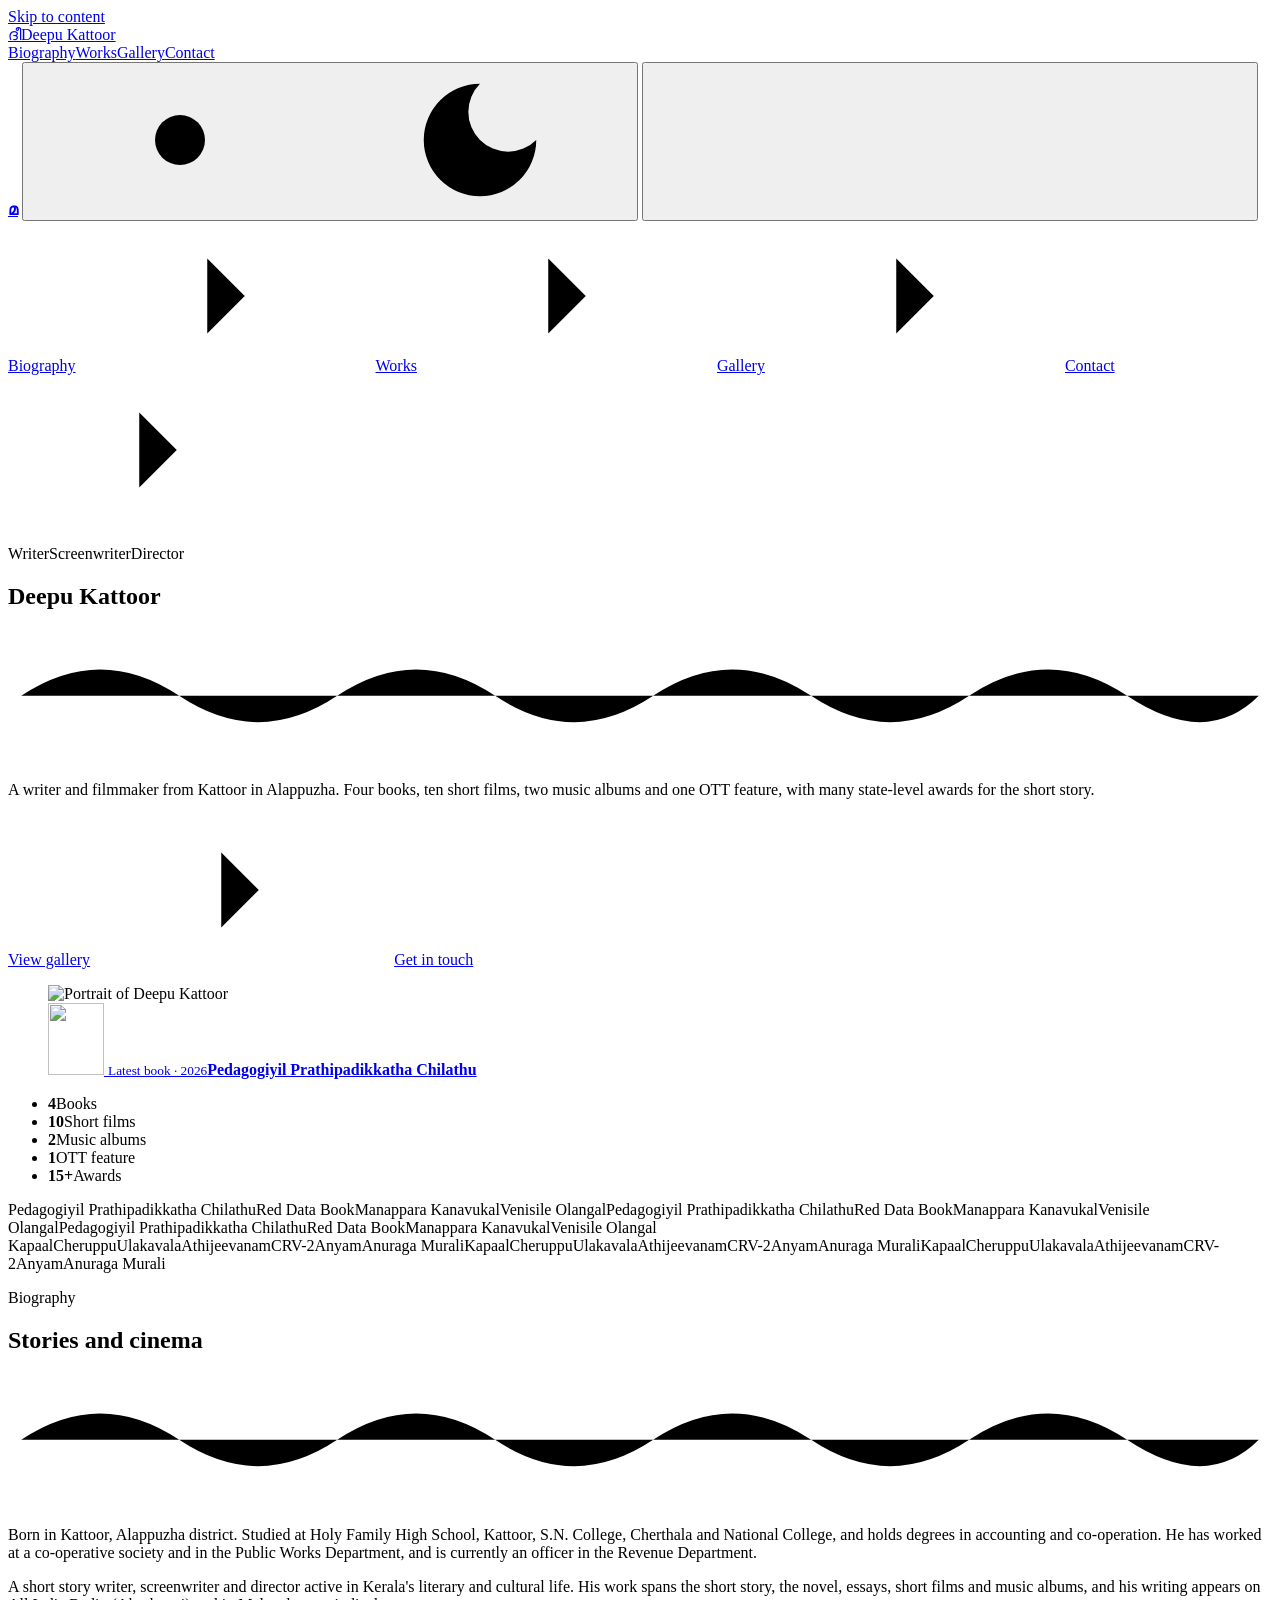
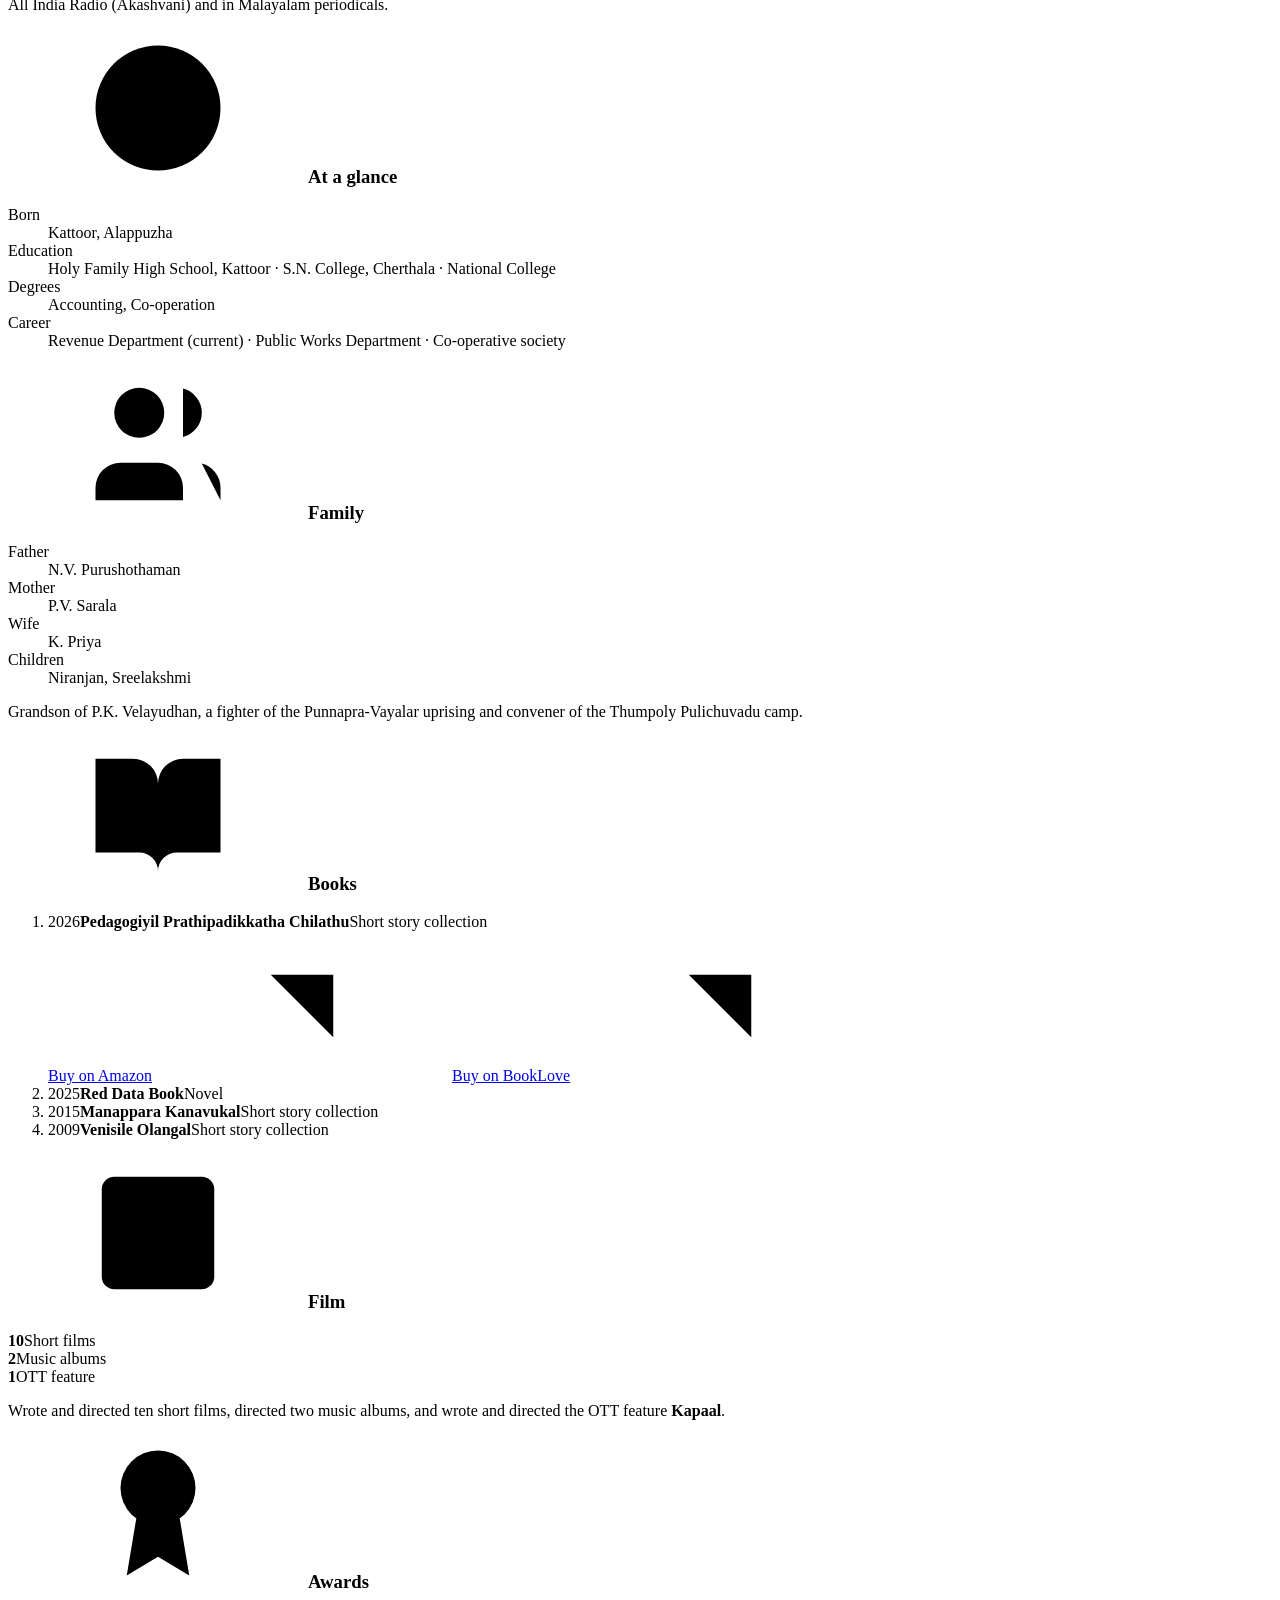
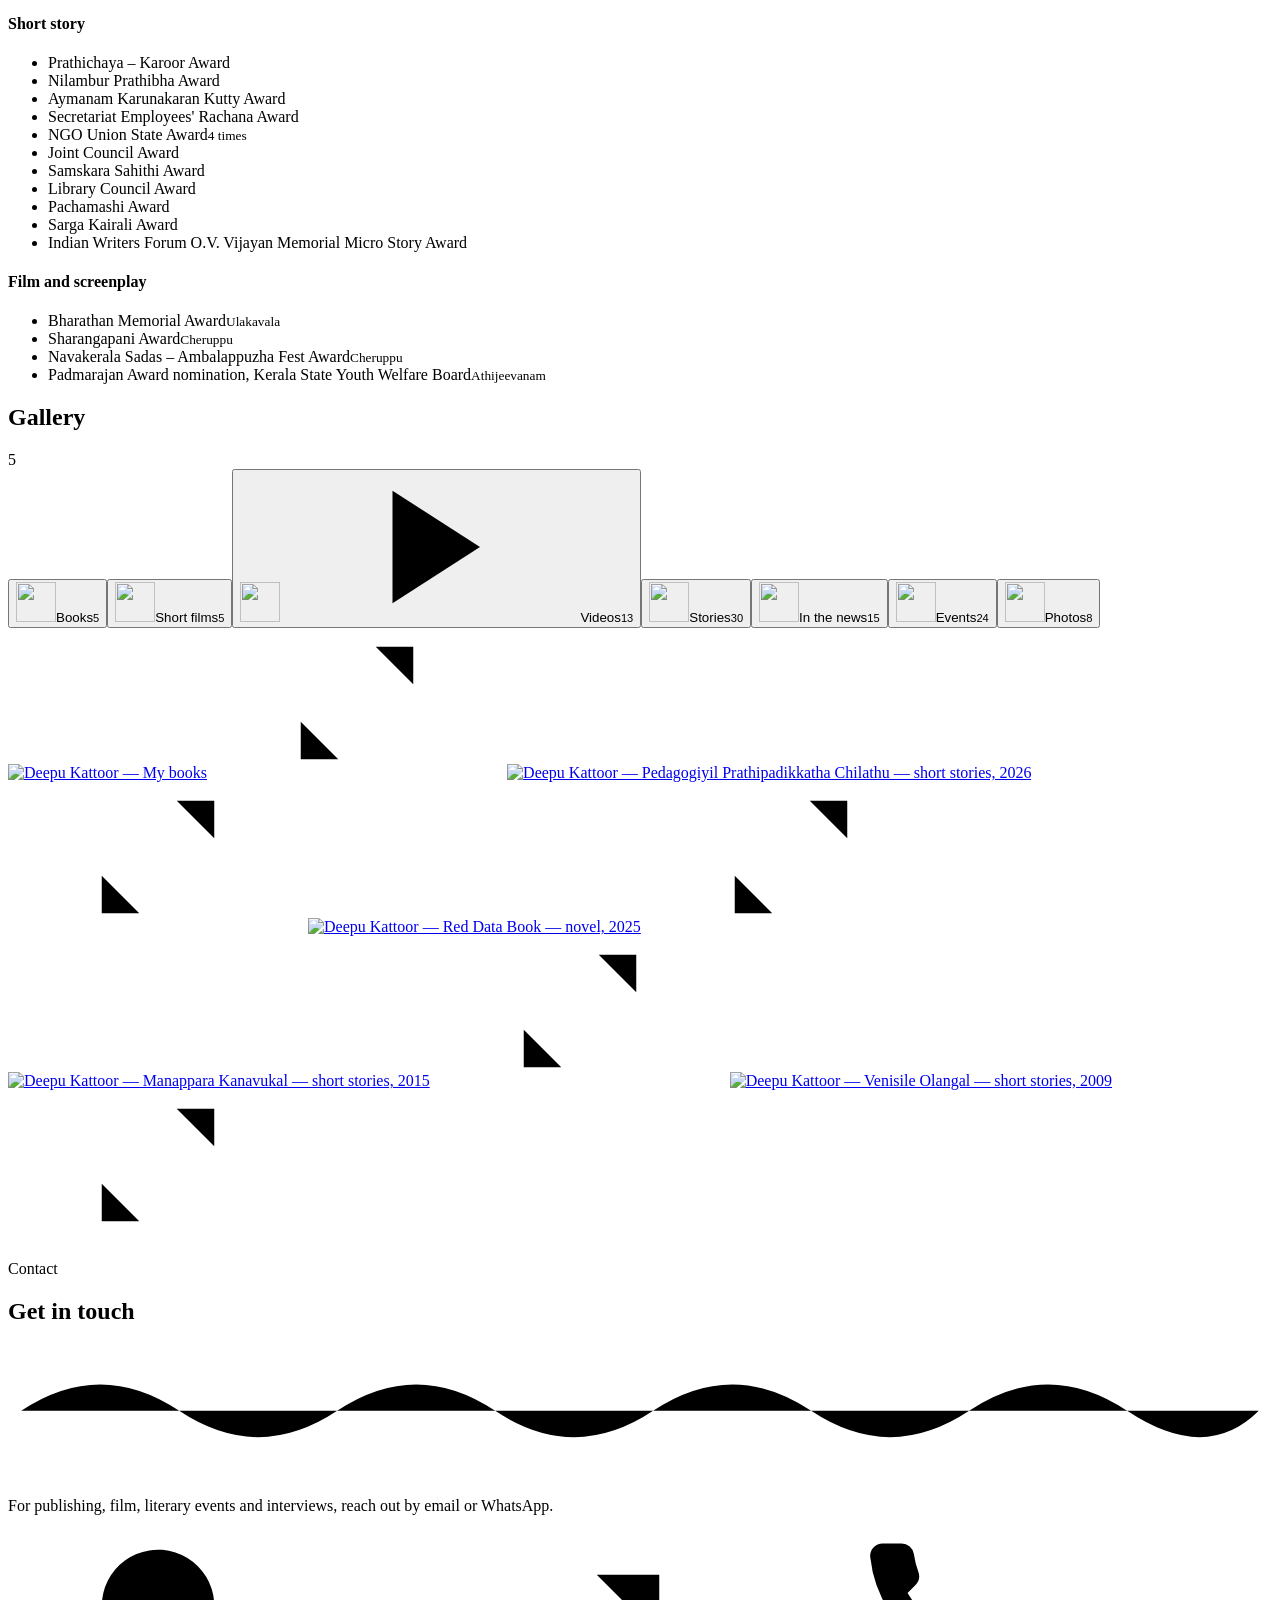
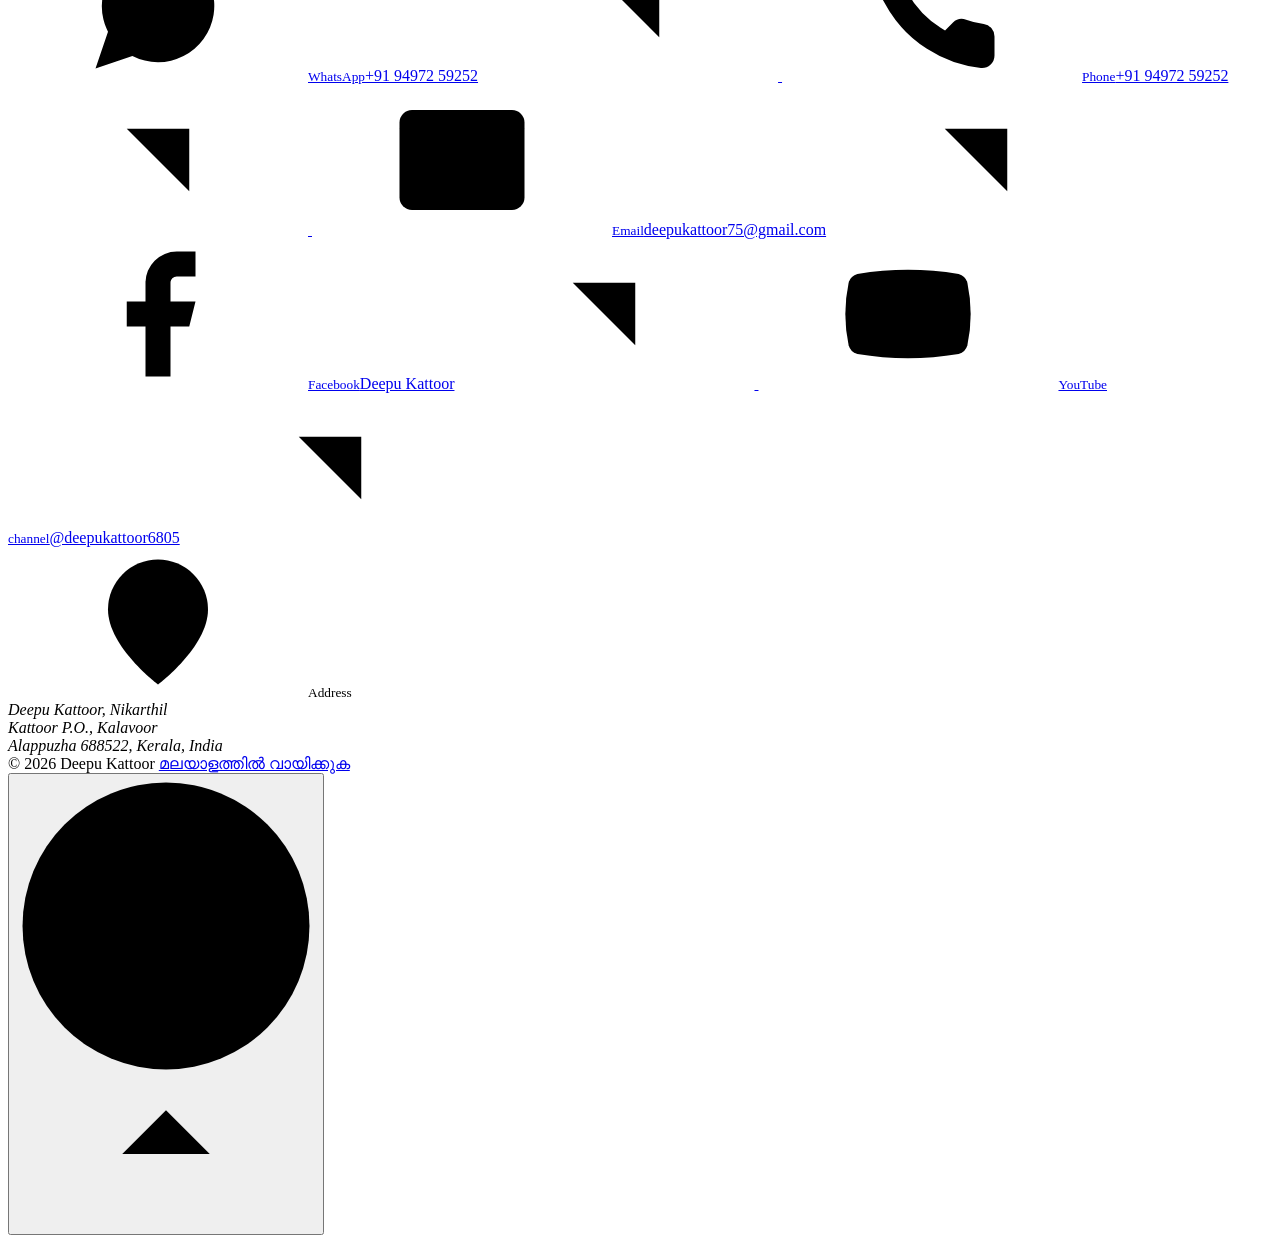
==== en/index.html @ 51fb0ca0 "first commit" ====
<!doctype html>
<html lang="en" dir="ltr">
<head>
<meta charset="utf-8">
<meta name="viewport" content="width=device-width, initial-scale=1, viewport-fit=cover">
<title>Deepu Kattoor — Malayalam writer, screenwriter and director</title>
<meta name="description" content="Official website of Deepu Kattoor, a Malayalam short story writer, novelist, screenwriter and director from Kattoor, Alappuzha. Books, short films, awards, gallery and contact.">
<meta name="author" content="Deepu Kattoor">
<meta name="robots" content="index, follow, max-image-preview:large">
<link rel="canonical" href="https://YOUR-DOMAIN/en/">
<link rel="alternate" hreflang="ml" href="https://YOUR-DOMAIN/">
<link rel="alternate" hreflang="en" href="https://YOUR-DOMAIN/en/">
<link rel="alternate" hreflang="x-default" href="https://YOUR-DOMAIN/">
<meta name="theme-color" content="#f3f6fb">
<meta name="color-scheme" content="light dark">
<meta property="og:type" content="profile">
<meta property="og:site_name" content="Deepu Kattoor">
<meta property="og:title" content="Deepu Kattoor — Malayalam writer, screenwriter and director">
<meta property="og:description" content="Official website of Deepu Kattoor, a Malayalam short story writer, novelist, screenwriter and director from Kattoor, Alappuzha. Books, short films, awards, gallery and contact.">
<meta property="og:url" content="https://YOUR-DOMAIN/en/">
<meta property="og:image" content="https://YOUR-DOMAIN/assets/img/og.jpg">
<meta property="og:image:width" content="1200">
<meta property="og:image:height" content="630">
<meta property="og:image:alt" content="Portrait of Deepu Kattoor">
<meta property="og:locale" content="en_IN">
<meta property="og:locale:alternate" content="ml_IN">
<meta property="profile:first_name" content="Deepu">
<meta property="profile:last_name" content="Kattoor">
<meta name="twitter:card" content="summary_large_image">
<meta name="twitter:title" content="Deepu Kattoor — Malayalam writer, screenwriter and director">
<meta name="twitter:description" content="Official website of Deepu Kattoor, a Malayalam short story writer, novelist, screenwriter and director from Kattoor, Alappuzha. Books, short films, awards, gallery and contact.">
<meta name="twitter:image" content="https://YOUR-DOMAIN/assets/img/og.jpg">
<link rel="icon" href="../favicon.svg" type="image/svg+xml">
<link rel="apple-touch-icon" href="../assets/img/apple-touch-icon.png">
<link rel="manifest" href="../site.webmanifest">
<script>
(function(){try{var t=localStorage.getItem("theme");if(t==="dark"||t==="light")document.documentElement.setAttribute("data-theme",t);}catch(e){}document.documentElement.classList.add("js");})();
</script>
<link rel="preconnect" href="https://fonts.googleapis.com">
<link rel="preconnect" href="https://fonts.gstatic.com" crossorigin>
<link rel="stylesheet" href="https://fonts.googleapis.com/css2?family=Anek+Malayalam:wght@400;500;600&family=Noto+Serif+Malayalam:wght@400;500;600&family=Newsreader:opsz,wght@6..72,400;6..72,500&display=swap">
<link rel="preload" as="image" href="../assets/img/portrait.webp" imagesrcset="../assets/img/portrait-480.webp 480w, ../assets/img/portrait.webp 960w" imagesizes="(min-width: 900px) 440px, 90vw" fetchpriority="high">
<link rel="stylesheet" href="../assets/css/style.css?v=4">
<script type="application/ld+json">
{
 "@context": "https://schema.org",
 "@graph": [
  {
   "@type": "ProfilePage",
   "@id": "https://YOUR-DOMAIN/en/#page",
   "url": "https://YOUR-DOMAIN/en/",
   "name": "Deepu Kattoor — Malayalam writer, screenwriter and director",
   "inLanguage": "en",
   "isPartOf": {
    "@id": "https://YOUR-DOMAIN/#website"
   },
   "mainEntity": {
    "@id": "https://YOUR-DOMAIN/#person"
   }
  },
  {
   "@type": "WebSite",
   "@id": "https://YOUR-DOMAIN/#website",
   "url": "https://YOUR-DOMAIN/",
   "name": "Deepu Kattoor",
   "inLanguage": [
    "ml",
    "en"
   ]
  },
  {
   "@type": "Person",
   "@id": "https://YOUR-DOMAIN/#person",
   "name": "Deepu Kattoor",
   "alternateName": "ദീപു കാട്ടൂർ",
   "url": "https://YOUR-DOMAIN/",
   "image": "https://YOUR-DOMAIN/assets/img/portrait.webp",
   "jobTitle": [
    "Writer",
    "Screenwriter",
    "Film director"
   ],
   "description": "Official website of Deepu Kattoor, a Malayalam short story writer, novelist, screenwriter and director from Kattoor, Alappuzha. Books, short films, awards, gallery and contact.",
   "email": "mailto:deepukattoor75@gmail.com",
   "telephone": "+919497259252",
   "birthPlace": {
    "@type": "Place",
    "name": "Kattoor, Alappuzha, Kerala"
   },
   "address": {
    "@type": "PostalAddress",
    "streetAddress": "Nikarthil, Kattoor P.O., Kalavoor",
    "addressLocality": "Alappuzha",
    "postalCode": "688522",
    "addressRegion": "Kerala",
    "addressCountry": "IN"
   },
   "alumniOf": [
    {
     "@type": "EducationalOrganization",
     "name": "S.N. College, Cherthala"
    },
    {
     "@type": "EducationalOrganization",
     "name": "Holy Family High School, Kattoor"
    }
   ],
   "knowsLanguage": [
    "ml",
    "en"
   ],
   "award": [
    "Prathichaya – Karoor Award",
    "Nilambur Prathibha Award",
    "Aymanam Karunakaran Kutty Award",
    "Secretariat Employees' Rachana Award",
    "NGO Union State Award",
    "Joint Council Award",
    "Samskara Sahithi Award",
    "Library Council Award",
    "Pachamashi Award",
    "Sarga Kairali Award",
    "Indian Writers Forum O.V. Vijayan Memorial Micro Story Award",
    "Bharathan Memorial Award (Ulakavala)",
    "Sharangapani Award (Cheruppu)",
    "Navakerala Sadas – Ambalappuzha Fest Award (Cheruppu)"
   ],
   "sameAs": [
    "https://www.facebook.com/share/19eUXActYM/",
    "https://www.youtube.com/@deepukattoor6805"
   ]
  },
  {
   "@type": "Book",
   "name": "പെഡഗോഗിയിൽ പ്രതിപാദിക്കാത്ത ചിലത്",
   "alternateName": "Pedagogiyil Prathipadikkatha Chilathu",
   "bookFormat": "https://schema.org/Paperback",
   "inLanguage": "ml",
   "genre": "Short story collection",
   "datePublished": "2026",
   "author": {
    "@id": "https://YOUR-DOMAIN/#person"
   },
   "offers": [
    {
     "@type": "Offer",
     "url": "https://www.amazon.in/dp/B0HLDNJ4D1",
     "seller": {
      "@type": "Organization",
      "name": "Amazon"
     },
     "availability": "https://schema.org/InStock"
    },
    {
     "@type": "Offer",
     "url": "https://www.booklove.co.in/product-page/pedagogiyil-prathipadikkatha-chilathu",
     "seller": {
      "@type": "Organization",
      "name": "BookLove"
     },
     "availability": "https://schema.org/InStock"
    }
   ]
  },
  {
   "@type": "Book",
   "name": "റെഡ് ഡേറ്റാ ബുക്ക്",
   "alternateName": "Red Data Book",
   "bookFormat": "https://schema.org/Paperback",
   "inLanguage": "ml",
   "genre": "Novel",
   "datePublished": "2025",
   "author": {
    "@id": "https://YOUR-DOMAIN/#person"
   }
  },
  {
   "@type": "Book",
   "name": "മണപ്പാറ കനവുകൾ",
   "alternateName": "Manappara Kanavukal",
   "bookFormat": "https://schema.org/Paperback",
   "inLanguage": "ml",
   "genre": "Short story collection",
   "datePublished": "2015",
   "author": {
    "@id": "https://YOUR-DOMAIN/#person"
   }
  },
  {
   "@type": "Book",
   "name": "വെനീസിലെ ഓളങ്ങൾ",
   "alternateName": "Venisile Olangal",
   "bookFormat": "https://schema.org/Paperback",
   "inLanguage": "ml",
   "genre": "Short story collection",
   "datePublished": "2009",
   "author": {
    "@id": "https://YOUR-DOMAIN/#person"
   }
  },
  {
   "@type": "Movie",
   "name": "Kapaal",
   "alternateName": "കപാൽ",
   "director": {
    "@id": "https://YOUR-DOMAIN/#person"
   },
   "author": {
    "@id": "https://YOUR-DOMAIN/#person"
   },
   "inLanguage": "ml"
  }
 ]
}
</script>
</head>
<body>
<svg width="0" height="0" style="position:absolute" aria-hidden="true"><symbol id="i-sun" viewBox="0 0 24 24"><circle cx="12" cy="12" r="4"/><path d="M12 2v2M12 20v2M4.93 4.93l1.41 1.41M17.66 17.66l1.41 1.41M2 12h2M20 12h2M6.34 17.66l-1.41 1.41M19.07 4.93l-1.41 1.41"/></symbol><symbol id="i-moon" viewBox="0 0 24 24"><path d="M12 3a6 6 0 0 0 9 9 9 9 0 1 1-9-9Z"/></symbol><symbol id="i-menu" viewBox="0 0 24 24"><path d="M4 6h16M4 12h16M4 18h16"/></symbol><symbol id="i-x" viewBox="0 0 24 24"><path d="M18 6 6 18M6 6l12 12"/></symbol><symbol id="i-left" viewBox="0 0 24 24"><path d="m15 18-6-6 6-6"/></symbol><symbol id="i-right" viewBox="0 0 24 24"><path d="m9 18 6-6-6-6"/></symbol><symbol id="i-up" viewBox="0 0 24 24"><path d="m5 12 7-7 7 7M12 19V5"/></symbol><symbol id="i-arrow" viewBox="0 0 24 24"><path d="M7 7h10v10M7 17 17 7"/></symbol><symbol id="i-mail" viewBox="0 0 24 24"><rect width="20" height="16" x="2" y="4" rx="2"/><path d="m22 7-8.97 5.7a1.94 1.94 0 0 1-2.06 0L2 7"/></symbol><symbol id="i-phone" viewBox="0 0 24 24"><path d="M22 16.92v3a2 2 0 0 1-2.18 2 19.79 19.79 0 0 1-8.63-3.07 19.5 19.5 0 0 1-6-6 19.79 19.79 0 0 1-3.07-8.67A2 2 0 0 1 4.11 2h3a2 2 0 0 1 2 1.72 12.84 12.84 0 0 0 .7 2.81 2 2 0 0 1-.45 2.11L8.09 9.91a16 16 0 0 0 6 6l1.27-1.27a2 2 0 0 1 2.11-.45 12.84 12.84 0 0 0 2.81.7A2 2 0 0 1 22 16.92z"/></symbol><symbol id="i-pin" viewBox="0 0 24 24"><path d="M20 10c0 6-8 12-8 12s-8-6-8-12a8 8 0 0 1 16 0Z"/><circle cx="12" cy="10" r="3"/></symbol><symbol id="i-facebook" viewBox="0 0 24 24"><path d="M18 2h-3a5 5 0 0 0-5 5v3H7v4h3v8h4v-8h3l1-4h-4V7a1 1 0 0 1 1-1h3z"/></symbol><symbol id="i-youtube" viewBox="0 0 24 24"><path d="M2.5 17a24.12 24.12 0 0 1 0-10 2 2 0 0 1 1.4-1.4 49.56 49.56 0 0 1 16.2 0A2 2 0 0 1 21.5 7a24.12 24.12 0 0 1 0 10 2 2 0 0 1-1.4 1.4 49.55 49.55 0 0 1-16.2 0A2 2 0 0 1 2.5 17"/><path d="m10 15 5-3-5-3z"/></symbol><symbol id="i-chat" viewBox="0 0 24 24"><path d="M7.9 20A9 9 0 1 0 4 16.1L2 22Z"/></symbol><symbol id="i-book" viewBox="0 0 24 24"><path d="M2 3h6a4 4 0 0 1 4 4v14a3 3 0 0 0-3-3H2z"/><path d="M22 3h-6a4 4 0 0 0-4 4v14a3 3 0 0 1 3-3h7z"/></symbol><symbol id="i-film" viewBox="0 0 24 24"><rect width="18" height="18" x="3" y="3" rx="2"/><path d="M7 3v18M3 7.5h4M3 12h18M3 16.5h4M17 3v18M17 7.5h4M17 16.5h4"/></symbol><symbol id="i-award" viewBox="0 0 24 24"><circle cx="12" cy="8" r="6"/><path d="M15.477 12.89 17 22l-5-3-5 3 1.523-9.11"/></symbol><symbol id="i-users" viewBox="0 0 24 24"><path d="M16 21v-2a4 4 0 0 0-4-4H6a4 4 0 0 0-4 4v2"/><circle cx="9" cy="7" r="4"/><path d="M22 21v-2a4 4 0 0 0-3-3.87M16 3.13a4 4 0 0 1 0 7.75"/></symbol><symbol id="i-zoom" viewBox="0 0 24 24"><path d="M15 3h6v6M9 21H3v-6M21 3l-7 7M3 21l7-7"/></symbol><symbol id="i-info" viewBox="0 0 24 24"><circle cx="12" cy="12" r="10"/><path d="M12 16v-4M12 8h.01"/></symbol><symbol id="i-play" viewBox="0 0 24 24"><path d="M6 3l14 9-14 9z"/></symbol></svg>
<a class="skip" href="#main">Skip to content</a>

<header class="header">
  <div class="wrap header__in">
    <a class="brand" href="#top" aria-label="Deepu Kattoor"><span class="brand__mark" aria-hidden="true">ദീ</span><span>Deepu Kattoor</span></a>
    <nav class="nav" aria-label="Menu"><a href="#bio">Biography</a><a href="#works">Works</a><a href="#gallery">Gallery</a><a href="#contact">Contact</a></nav>
    <div class="tools">
      <a class="tool lang" href="../" hreflang="ml" lang="ml" aria-label="മലയാളത്തിൽ വായിക്കുക" title="മലയാളത്തിൽ വായിക്കുക"><b>മ</b></a>
      <button type="button" class="tool theme-btn" aria-label="Switch theme" title="Switch theme"><svg class="icon i-sun" aria-hidden="true"><use href="#i-sun"/></svg><svg class="icon i-moon" aria-hidden="true"><use href="#i-moon"/></svg></button>
      <button type="button" class="tool menu-btn" aria-label="Menu" aria-expanded="false" aria-controls="sheet"><svg class="icon i-menu" aria-hidden="true"><use href="#i-menu"/></svg><svg class="icon i-x" aria-hidden="true"><use href="#i-x"/></svg></button>
    </div>
  </div>
</header>
<nav class="sheet" id="sheet" aria-label="Menu"><a href="#bio">Biography<svg class="icon" aria-hidden="true"><use href="#i-right"/></svg></a><a href="#works">Works<svg class="icon" aria-hidden="true"><use href="#i-right"/></svg></a><a href="#gallery">Gallery<svg class="icon" aria-hidden="true"><use href="#i-right"/></svg></a><a href="#contact">Contact<svg class="icon" aria-hidden="true"><use href="#i-right"/></svg></a></nav>

<main id="main">
  <section class="hero" id="top" aria-labelledby="hero-title">
    <div class="wrap hero__grid">
      <div class="hero__text">
        <p class="hero__roles reveal"><span>Writer</span><span>Screenwriter</span><span>Director</span></p>
        <h1 id="hero-title" class="reveal" style="--i:1" aria-label="Deepu Kattoor"><span class="w" aria-hidden="true"><span style="--w:0">Deepu</span></span> <span class="w" aria-hidden="true"><span style="--w:1">Kattoor</span></span></h1>
        <div class="reveal" style="--i:2"><svg class="waterline" viewBox="0 0 96 10" aria-hidden="true"><path d="M1 5 Q7 1 13 5 T25 5 T37 5 T49 5 T61 5 T73 5 T85 5 T95 5"/></svg></div>
        <p class="hero__lead reveal" style="--i:2">A writer and filmmaker from Kattoor in Alappuzha. Four books, ten short films, two music albums and one OTT feature, with many state-level awards for the short story.</p>
        <div class="hero__cta reveal" style="--i:3">
          <a class="btn btn--primary" href="#gallery">View gallery<svg class="icon" aria-hidden="true"><use href="#i-right"/></svg></a>
          <a class="btn btn--ghost" href="#contact">Get in touch</a>
        </div>
      </div>
      <figure class="portrait reveal reveal--right" style="--i:2">
       <div class="portrait__tilt">
        <span class="portrait__ring" aria-hidden="true"></span>
        <div class="portrait__frame">
          <span class="portrait__shine" aria-hidden="true"></span>
          <img src="../assets/img/portrait.webp" srcset="../assets/img/portrait-480.webp 480w, ../assets/img/portrait.webp 960w" sizes="(min-width: 900px) 440px, 90vw" width="960" height="1200" alt="Portrait of Deepu Kattoor" fetchpriority="high" decoding="async">
        </div>
        <a class="latest" href="#works">
          <img src="../assets/img/books/thumb/02.webp" width="56" height="72" alt="" loading="lazy" decoding="async">
          <span><small>Latest book · 2026</small><strong>Pedagogiyil Prathipadikkatha Chilathu</strong></span>
        </a>
       </div>
      </figure>
    </div>
  </section>

  <section class="stats" aria-label="Stories and cinema">
    <div class="wrap"><ul><li class="reveal spot" style="--i:0"><strong class="num" data-count="4" data-suffix="">4</strong><span>Books</span></li><li class="reveal spot" style="--i:1"><strong class="num" data-count="10" data-suffix="">10</strong><span>Short films</span></li><li class="reveal spot" style="--i:2"><strong class="num" data-count="2" data-suffix="">2</strong><span>Music albums</span></li><li class="reveal spot" style="--i:3"><strong class="num" data-count="1" data-suffix="">1</strong><span>OTT feature</span></li><li class="reveal spot" style="--i:4"><strong class="num" data-count="15" data-suffix="+">15+</strong><span>Awards</span></li></ul></div>
  </section>

  <div class="band" aria-hidden="true">
    <div class="band__row" data-speed="-0.25"><span>Pedagogiyil Prathipadikkatha Chilathu</span><span>Red Data Book</span><span>Manappara Kanavukal</span><span>Venisile Olangal</span><span>Pedagogiyil Prathipadikkatha Chilathu</span><span>Red Data Book</span><span>Manappara Kanavukal</span><span>Venisile Olangal</span><span>Pedagogiyil Prathipadikkatha Chilathu</span><span>Red Data Book</span><span>Manappara Kanavukal</span><span>Venisile Olangal</span></div>
    <div class="band__row band__row--alt" data-speed="0.25"><span>Kapaal</span><span>Cheruppu</span><span>Ulakavala</span><span>Athijeevanam</span><span>CRV-2</span><span>Anyam</span><span>Anuraga Murali</span><span>Kapaal</span><span>Cheruppu</span><span>Ulakavala</span><span>Athijeevanam</span><span>CRV-2</span><span>Anyam</span><span>Anuraga Murali</span><span>Kapaal</span><span>Cheruppu</span><span>Ulakavala</span><span>Athijeevanam</span><span>CRV-2</span><span>Anyam</span><span>Anuraga Murali</span></div>
  </div>

  <section class="section" id="bio" aria-labelledby="bio-title">
    <div class="wrap split">
      <article class="bio">
        <header class="reveal">
          <p class="eyebrow">Biography</p>
          <h2 class="section-title" id="bio-title">Stories and cinema</h2>
          <svg class="waterline" viewBox="0 0 96 10" aria-hidden="true"><path d="M1 5 Q7 1 13 5 T25 5 T37 5 T49 5 T61 5 T73 5 T85 5 T95 5"/></svg>
        </header>
        <div class="bio__intro reveal"><p>Born in Kattoor, Alappuzha district. Studied at Holy Family High School, Kattoor, S.N. College, Cherthala and National College, and holds degrees in accounting and co-operation. He has worked at a co-operative society and in the Public Works Department, and is currently an officer in the Revenue Department.</p><p>A short story writer, screenwriter and director active in Kerala&#x27;s literary and cultural life. His work spans the short story, the novel, essays, short films and music albums, and his writing appears on All India Radio (Akashvani) and in Malayalam periodicals.</p></div>

        <section class="reveal" aria-labelledby="facts-title">
          <h3 id="facts-title"><svg class="icon" aria-hidden="true"><use href="#i-info"/></svg>At a glance</h3>
          <dl class="facts"><div><dt>Born</dt><dd>Kattoor, Alappuzha</dd></div><div><dt>Education</dt><dd>Holy Family High School, Kattoor · S.N. College, Cherthala · National College</dd></div><div><dt>Degrees</dt><dd>Accounting, Co-operation</dd></div><div><dt>Career</dt><dd>Revenue Department (current) · Public Works Department · Co-operative society</dd></div></dl>
        </section>

        <section class="reveal" aria-labelledby="family-title">
          <h3 id="family-title"><svg class="icon" aria-hidden="true"><use href="#i-users"/></svg>Family</h3>
          <dl class="facts"><div><dt>Father</dt><dd>N.V. Purushothaman</dd></div><div><dt>Mother</dt><dd>P.V. Sarala</dd></div><div><dt>Wife</dt><dd>K. Priya</dd></div><div><dt>Children</dt><dd>Niranjan, Sreelakshmi</dd></div></dl>
          <p class="note" style="margin-top:16px">Grandson of P.K. Velayudhan, a fighter of the Punnapra-Vayalar uprising and convener of the Thumpoly Pulichuvadu camp.</p>
        </section>

        <section class="reveal" id="works" aria-labelledby="books-title">
          <h3 id="books-title"><svg class="icon" aria-hidden="true"><use href="#i-book"/></svg>Books</h3>
          <ol class="timeline"><li><time datetime="2026">2026</time><strong>Pedagogiyil Prathipadikkatha Chilathu</strong><span>Short story collection</span><div class="shops"><a class="shop shop--amazon" href="https://www.amazon.in/dp/B0HLDNJ4D1" target="_blank" rel="noopener"><img src="https://www.amazon.in/favicon.ico" width="20" height="20" alt="" loading="lazy" decoding="async" referrerpolicy="no-referrer" onerror="this.remove()"><span>Buy on Amazon</span><svg class="icon" aria-hidden="true"><use href="#i-arrow"/></svg></a><a class="shop shop--booklove" href="https://www.booklove.co.in/product-page/pedagogiyil-prathipadikkatha-chilathu" target="_blank" rel="noopener"><img src="https://static.wixstatic.com/media/cc5b56_096dc37d54f44dab8252c66723025107%7Emv2.png/v1/fill/w_64%2Ch_64%2Clg_1%2Cusm_0.66_1.00_0.01/cc5b56_096dc37d54f44dab8252c66723025107%7Emv2.png" width="20" height="20" alt="" loading="lazy" decoding="async" referrerpolicy="no-referrer" onerror="this.remove()"><span>Buy on BookLove</span><svg class="icon" aria-hidden="true"><use href="#i-arrow"/></svg></a></div></li><li><time datetime="2025">2025</time><strong>Red Data Book</strong><span>Novel</span></li><li><time datetime="2015">2015</time><strong>Manappara Kanavukal</strong><span>Short story collection</span></li><li><time datetime="2009">2009</time><strong>Venisile Olangal</strong><span>Short story collection</span></li></ol>
        </section>

        <section class="reveal" aria-labelledby="films-title">
          <h3 id="films-title"><svg class="icon" aria-hidden="true"><use href="#i-film"/></svg>Film</h3>
          <div class="works"><div class="spot"><strong class="num">10</strong><span>Short films</span></div><div class="spot"><strong class="num">2</strong><span>Music albums</span></div><div class="spot"><strong class="num">1</strong><span>OTT feature</span></div></div>
          <p class="prose">Wrote and directed ten short films, directed two music albums, and wrote and directed the OTT feature <strong>Kapaal</strong>.</p>
        </section>

        <section class="reveal" aria-labelledby="awards-title">
          <h3 id="awards-title"><svg class="icon" aria-hidden="true"><use href="#i-award"/></svg>Awards</h3>
          <div class="awards-group"><h4>Short story</h4><ul class="awards"><li><span>Prathichaya – Karoor Award</span></li><li><span>Nilambur Prathibha Award</span></li><li><span>Aymanam Karunakaran Kutty Award</span></li><li><span>Secretariat Employees&#x27; Rachana Award</span></li><li><span>NGO Union State Award</span><small>4 times</small></li><li><span>Joint Council Award</span></li><li><span>Samskara Sahithi Award</span></li><li><span>Library Council Award</span></li><li><span>Pachamashi Award</span></li><li><span>Sarga Kairali Award</span></li><li><span>Indian Writers Forum O.V. Vijayan Memorial Micro Story Award</span></li></ul></div>
          <div class="awards-group"><h4>Film and screenplay</h4><ul class="awards"><li><span>Bharathan Memorial Award</span><small>Ulakavala</small></li><li><span>Sharangapani Award</span><small>Cheruppu</small></li><li><span>Navakerala Sadas – Ambalappuzha Fest Award</span><small>Cheruppu</small></li><li><span>Padmarajan Award nomination, Kerala State Youth Welfare Board</span><small>Athijeevanam</small></li></ul></div>
        </section>
      </article>
      
<section class="gallery reveal reveal--scale" id="gallery" aria-labelledby="gallery-title">
  <div class="gallery__head"><h2 id="gallery-title">Gallery</h2><span class="gallery__count num">5</span></div>
  <div class="folders" role="tablist" aria-label="Gallery"><button type="button" class="folder" role="tab" id="tab-books" aria-controls="panel-books" aria-selected="true" tabindex="0"><span class="folder__cover"><img src="../assets/img/books/thumb/01.webp" width="40" height="40" alt="" loading="lazy" decoding="async"></span><span>Books<small class="num">5</small></span></button><button type="button" class="folder" role="tab" id="tab-films" aria-controls="panel-films" aria-selected="false" tabindex="-1"><span class="folder__cover"><img src="../assets/img/films/thumb/01.webp" width="40" height="40" alt="" loading="lazy" decoding="async"></span><span>Short films<small class="num">5</small></span></button><button type="button" class="folder" role="tab" id="tab-videos" aria-controls="panel-videos" aria-selected="false" tabindex="-1"><span class="folder__cover folder__cover--video"><img src="https://i.ytimg.com/vi/O4Xa52V6V5k/mqdefault.jpg" width="40" height="40" alt="" loading="lazy" decoding="async"><span class="folder__play"><svg class="icon icon--fill" aria-hidden="true"><use href="#i-play"/></svg></span></span><span>Videos<small class="num">13</small></span></button><button type="button" class="folder" role="tab" id="tab-stories" aria-controls="panel-stories" aria-selected="false" tabindex="-1"><span class="folder__cover"><img src="../assets/img/stories/thumb/01.webp" width="40" height="40" alt="" loading="lazy" decoding="async"></span><span>Stories<small class="num">30</small></span></button><button type="button" class="folder" role="tab" id="tab-news" aria-controls="panel-news" aria-selected="false" tabindex="-1"><span class="folder__cover"><img src="../assets/img/news/thumb/01.webp" width="40" height="40" alt="" loading="lazy" decoding="async"></span><span>In the news<small class="num">15</small></span></button><button type="button" class="folder" role="tab" id="tab-functions" aria-controls="panel-functions" aria-selected="false" tabindex="-1"><span class="folder__cover"><img src="../assets/img/functions/thumb/01.webp" width="40" height="40" alt="" loading="lazy" decoding="async"></span><span>Events<small class="num">24</small></span></button><button type="button" class="folder" role="tab" id="tab-photos" aria-controls="panel-photos" aria-selected="false" tabindex="-1"><span class="folder__cover"><img src="../assets/img/photos/thumb/01.webp" width="40" height="40" alt="" loading="lazy" decoding="async"></span><span>Photos<small class="num">8</small></span></button></div>
  <div class="gallery__scroll"><div class="panel" id="panel-books" role="tabpanel" aria-labelledby="tab-books"><div class="grid"><a class="tile" href="../assets/img/books/01.webp" data-cap="My books"><img src="../assets/img/books/thumb/01.webp" width="560" height="329" alt="Deepu Kattoor — My books" loading="lazy" decoding="async"><span class="zoom"><svg class="icon" aria-hidden="true"><use href="#i-zoom"/></svg></span></a><a class="tile" href="../assets/img/books/02.webp" data-cap="Pedagogiyil Prathipadikkatha Chilathu — short stories, 2026"><img src="../assets/img/books/thumb/02.webp" width="560" height="417" alt="Deepu Kattoor — Pedagogiyil Prathipadikkatha Chilathu — short stories, 2026" loading="lazy" decoding="async"><span class="zoom"><svg class="icon" aria-hidden="true"><use href="#i-zoom"/></svg></span></a><a class="tile" href="../assets/img/books/03.webp" data-cap="Red Data Book — novel, 2025"><img src="../assets/img/books/thumb/03.webp" width="560" height="430" alt="Deepu Kattoor — Red Data Book — novel, 2025" loading="lazy" decoding="async"><span class="zoom"><svg class="icon" aria-hidden="true"><use href="#i-zoom"/></svg></span></a><a class="tile" href="../assets/img/books/04.webp" data-cap="Manappara Kanavukal — short stories, 2015"><img src="../assets/img/books/thumb/04.webp" width="560" height="421" alt="Deepu Kattoor — Manappara Kanavukal — short stories, 2015" loading="lazy" decoding="async"><span class="zoom"><svg class="icon" aria-hidden="true"><use href="#i-zoom"/></svg></span></a><a class="tile" href="../assets/img/books/05.webp" data-cap="Venisile Olangal — short stories, 2009"><img src="../assets/img/books/thumb/05.webp" width="392" height="560" alt="Deepu Kattoor — Venisile Olangal — short stories, 2009" loading="lazy" decoding="async"><span class="zoom"><svg class="icon" aria-hidden="true"><use href="#i-zoom"/></svg></span></a></div></div><div class="panel" id="panel-films" role="tabpanel" aria-labelledby="tab-films" hidden><div class="grid"><a class="tile" href="../assets/img/films/01.webp" data-cap="Cheruppu — short film"><img src="../assets/img/films/thumb/01.webp" width="560" height="314" alt="Deepu Kattoor — Cheruppu — short film" loading="lazy" decoding="async"><span class="zoom"><svg class="icon" aria-hidden="true"><use href="#i-zoom"/></svg></span></a><a class="tile" href="../assets/img/films/02.webp" data-cap="Kapaal — OTT feature"><img src="../assets/img/films/thumb/02.webp" width="560" height="315" alt="Deepu Kattoor — Kapaal — OTT feature" loading="lazy" decoding="async"><span class="zoom"><svg class="icon" aria-hidden="true"><use href="#i-zoom"/></svg></span></a><a class="tile" href="../assets/img/films/03.webp" data-cap="Anuraga Murali — music album"><img src="../assets/img/films/thumb/03.webp" width="342" height="560" alt="Deepu Kattoor — Anuraga Murali — music album" loading="lazy" decoding="async"><span class="zoom"><svg class="icon" aria-hidden="true"><use href="#i-zoom"/></svg></span></a><a class="tile" href="../assets/img/films/04.webp" data-cap="Enkilumente Pillechaa — short film"><img src="../assets/img/films/thumb/04.webp" width="383" height="560" alt="Deepu Kattoor — Enkilumente Pillechaa — short film" loading="lazy" decoding="async"><span class="zoom"><svg class="icon" aria-hidden="true"><use href="#i-zoom"/></svg></span></a><a class="tile" href="../assets/img/films/05.webp" data-cap="CRV-2 — short film"><img src="../assets/img/films/thumb/05.webp" width="383" height="560" alt="Deepu Kattoor — CRV-2 — short film" loading="lazy" decoding="async"><span class="zoom"><svg class="icon" aria-hidden="true"><use href="#i-zoom"/></svg></span></a></div></div><div class="panel" id="panel-videos" role="tabpanel" aria-labelledby="tab-videos" hidden><div class="grid grid--video"><a class="tile video-tile" href="https://youtu.be/O4Xa52V6V5k" data-yt="O4Xa52V6V5k" data-cap="Cheruppu — short film"><img src="https://i.ytimg.com/vi/O4Xa52V6V5k/mqdefault.jpg" width="320" height="180" alt="Cheruppu — short film" loading="lazy" decoding="async"><span class="idx">1</span><span class="play"><span><svg class="icon icon--fill" aria-hidden="true"><use href="#i-play"/></svg></span></span><figcaption>Cheruppu — short film</figcaption></a><a class="tile video-tile" href="https://youtu.be/SOXmx7TgZzg" data-yt="SOXmx7TgZzg" data-cap="Kapaal — Part 1"><img src="https://i.ytimg.com/vi/SOXmx7TgZzg/mqdefault.jpg" width="320" height="180" alt="Kapaal — Part 1" loading="lazy" decoding="async"><span class="idx">2</span><span class="play"><span><svg class="icon icon--fill" aria-hidden="true"><use href="#i-play"/></svg></span></span><figcaption>Kapaal — Part 1</figcaption></a><a class="tile video-tile" href="https://youtu.be/PHhEsIt6kow" data-yt="PHhEsIt6kow" data-cap="Kapaal — Part 2"><img src="https://i.ytimg.com/vi/PHhEsIt6kow/mqdefault.jpg" width="320" height="180" alt="Kapaal — Part 2" loading="lazy" decoding="async"><span class="idx">3</span><span class="play"><span><svg class="icon icon--fill" aria-hidden="true"><use href="#i-play"/></svg></span></span><figcaption>Kapaal — Part 2</figcaption></a><a class="tile video-tile" href="https://youtu.be/tixmJTcneXM" data-yt="tixmJTcneXM" data-cap="Kapaal — Part 3"><img src="https://i.ytimg.com/vi/tixmJTcneXM/mqdefault.jpg" width="320" height="180" alt="Kapaal — Part 3" loading="lazy" decoding="async"><span class="idx">4</span><span class="play"><span><svg class="icon icon--fill" aria-hidden="true"><use href="#i-play"/></svg></span></span><figcaption>Kapaal — Part 3</figcaption></a><a class="tile video-tile" href="https://youtu.be/VuDY7qmmoNM" data-yt="VuDY7qmmoNM" data-cap="Enkilumente Pillechaa — short film"><img src="https://i.ytimg.com/vi/VuDY7qmmoNM/mqdefault.jpg" width="320" height="180" alt="Enkilumente Pillechaa — short film" loading="lazy" decoding="async"><span class="idx">5</span><span class="play"><span><svg class="icon icon--fill" aria-hidden="true"><use href="#i-play"/></svg></span></span><figcaption>Enkilumente Pillechaa — short film</figcaption></a><a class="tile video-tile" href="https://youtu.be/fKNKuZrQRIA" data-yt="fKNKuZrQRIA" data-cap="CRV-2 — short film"><img src="https://i.ytimg.com/vi/fKNKuZrQRIA/mqdefault.jpg" width="320" height="180" alt="CRV-2 — short film" loading="lazy" decoding="async"><span class="idx">6</span><span class="play"><span><svg class="icon icon--fill" aria-hidden="true"><use href="#i-play"/></svg></span></span><figcaption>CRV-2 — short film</figcaption></a><a class="tile video-tile is-extra" href="https://youtu.be/By4S4eKZM00" data-yt="By4S4eKZM00" data-cap="Ulakavala — short film"><img src="https://i.ytimg.com/vi/By4S4eKZM00/mqdefault.jpg" width="320" height="180" alt="Ulakavala — short film" loading="lazy" decoding="async"><span class="idx">7</span><span class="play"><span><svg class="icon icon--fill" aria-hidden="true"><use href="#i-play"/></svg></span></span><figcaption>Ulakavala — short film</figcaption></a><a class="tile video-tile is-extra" href="https://youtu.be/NxUAgEMrBKY" data-yt="NxUAgEMrBKY" data-cap="Athijeevanam — short film · story and screenplay by Deepu Kattoor, directed by Arun J."><img src="https://i.ytimg.com/vi/NxUAgEMrBKY/mqdefault.jpg" width="320" height="180" alt="Athijeevanam — short film · story and screenplay by Deepu Kattoor, directed by Arun J." loading="lazy" decoding="async"><span class="idx">8</span><span class="play"><span><svg class="icon icon--fill" aria-hidden="true"><use href="#i-play"/></svg></span></span><figcaption>Athijeevanam — short film · story and screenplay by Deepu Kattoor, directed by Arun J.</figcaption></a><a class="tile video-tile is-extra" href="https://youtu.be/9ErmwflnWQQ" data-yt="9ErmwflnWQQ" data-cap="Oru Lockdown Kalam"><img src="https://i.ytimg.com/vi/9ErmwflnWQQ/mqdefault.jpg" width="320" height="180" alt="Oru Lockdown Kalam" loading="lazy" decoding="async"><span class="idx">9</span><span class="play"><span><svg class="icon icon--fill" aria-hidden="true"><use href="#i-play"/></svg></span></span><figcaption>Oru Lockdown Kalam</figcaption></a><a class="tile video-tile is-extra" href="https://youtu.be/1xCqA13ohTc" data-yt="1xCqA13ohTc" data-cap="Anyam — short film"><img src="https://i.ytimg.com/vi/1xCqA13ohTc/mqdefault.jpg" width="320" height="180" alt="Anyam — short film" loading="lazy" decoding="async"><span class="idx">10</span><span class="play"><span><svg class="icon icon--fill" aria-hidden="true"><use href="#i-play"/></svg></span></span><figcaption>Anyam — short film</figcaption></a><a class="tile video-tile is-extra" href="https://youtu.be/HcuflF_oais" data-yt="HcuflF_oais" data-cap="Nakshathrakannulla Penne — song"><img src="https://i.ytimg.com/vi/HcuflF_oais/mqdefault.jpg" width="320" height="180" alt="Nakshathrakannulla Penne — song" loading="lazy" decoding="async"><span class="idx">11</span><span class="play"><span><svg class="icon icon--fill" aria-hidden="true"><use href="#i-play"/></svg></span></span><figcaption>Nakshathrakannulla Penne — song</figcaption></a><a class="tile video-tile is-extra" href="https://youtu.be/zwv7tVms3qw" data-yt="zwv7tVms3qw" data-cap="Anuraga Murali — music album · Madhu Kavunkal, Rajesh Cherthala"><img src="https://i.ytimg.com/vi/zwv7tVms3qw/mqdefault.jpg" width="320" height="180" alt="Anuraga Murali — music album · Madhu Kavunkal, Rajesh Cherthala" loading="lazy" decoding="async"><span class="idx">12</span><span class="play"><span><svg class="icon icon--fill" aria-hidden="true"><use href="#i-play"/></svg></span></span><figcaption>Anuraga Murali — music album · Madhu Kavunkal, Rajesh Cherthala</figcaption></a><a class="tile video-tile is-extra" href="https://youtu.be/HWlL-S8cJeM" data-yt="HWlL-S8cJeM" data-cap="Reading Day message — Deepu Kattoor"><img src="https://i.ytimg.com/vi/HWlL-S8cJeM/mqdefault.jpg" width="320" height="180" alt="Reading Day message — Deepu Kattoor" loading="lazy" decoding="async"><span class="idx">13</span><span class="play"><span><svg class="icon icon--fill" aria-hidden="true"><use href="#i-play"/></svg></span></span><figcaption>Reading Day message — Deepu Kattoor</figcaption></a></div><button type="button" class="btn btn--ghost more">Show all <span class="num">(13)</span></button></div><div class="panel" id="panel-stories" role="tabpanel" aria-labelledby="tab-stories" hidden><div class="grid"><a class="tile" href="../assets/img/stories/01.webp" data-cap="Story published in a Malayalam periodical 1"><img src="../assets/img/stories/thumb/01.webp" width="398" height="560" alt="Deepu Kattoor — Story published in a Malayalam periodical 1" loading="lazy" decoding="async"><span class="zoom"><svg class="icon" aria-hidden="true"><use href="#i-zoom"/></svg></span></a><a class="tile" href="../assets/img/stories/02.webp" data-cap="Story published in a Malayalam periodical 2"><img src="../assets/img/stories/thumb/02.webp" width="387" height="560" alt="Deepu Kattoor — Story published in a Malayalam periodical 2" loading="lazy" decoding="async"><span class="zoom"><svg class="icon" aria-hidden="true"><use href="#i-zoom"/></svg></span></a><a class="tile" href="../assets/img/stories/03.webp" data-cap="Story published in a Malayalam periodical 3"><img src="../assets/img/stories/thumb/03.webp" width="343" height="560" alt="Deepu Kattoor — Story published in a Malayalam periodical 3" loading="lazy" decoding="async"><span class="zoom"><svg class="icon" aria-hidden="true"><use href="#i-zoom"/></svg></span></a><a class="tile" href="../assets/img/stories/04.webp" data-cap="Story published in a Malayalam periodical 4"><img src="../assets/img/stories/thumb/04.webp" width="313" height="560" alt="Deepu Kattoor — Story published in a Malayalam periodical 4" loading="lazy" decoding="async"><span class="zoom"><svg class="icon" aria-hidden="true"><use href="#i-zoom"/></svg></span></a><a class="tile" href="../assets/img/stories/05.webp" data-cap="Story published in a Malayalam periodical 5"><img src="../assets/img/stories/thumb/05.webp" width="340" height="560" alt="Deepu Kattoor — Story published in a Malayalam periodical 5" loading="lazy" decoding="async"><span class="zoom"><svg class="icon" aria-hidden="true"><use href="#i-zoom"/></svg></span></a><a class="tile" href="../assets/img/stories/06.webp" data-cap="Story published in a Malayalam periodical 6"><img src="../assets/img/stories/thumb/06.webp" width="329" height="560" alt="Deepu Kattoor — Story published in a Malayalam periodical 6" loading="lazy" decoding="async"><span class="zoom"><svg class="icon" aria-hidden="true"><use href="#i-zoom"/></svg></span></a><a class="tile is-extra" href="../assets/img/stories/07.webp" data-cap="Story published in a Malayalam periodical 7"><img src="../assets/img/stories/thumb/07.webp" width="410" height="560" alt="Deepu Kattoor — Story published in a Malayalam periodical 7" loading="lazy" decoding="async"><span class="zoom"><svg class="icon" aria-hidden="true"><use href="#i-zoom"/></svg></span></a><a class="tile is-extra" href="../assets/img/stories/08.webp" data-cap="Story published in a Malayalam periodical 8"><img src="../assets/img/stories/thumb/08.webp" width="404" height="560" alt="Deepu Kattoor — Story published in a Malayalam periodical 8" loading="lazy" decoding="async"><span class="zoom"><svg class="icon" aria-hidden="true"><use href="#i-zoom"/></svg></span></a><a class="tile is-extra" href="../assets/img/stories/09.webp" data-cap="Story published in a Malayalam periodical 9"><img src="../assets/img/stories/thumb/09.webp" width="372" height="560" alt="Deepu Kattoor — Story published in a Malayalam periodical 9" loading="lazy" decoding="async"><span class="zoom"><svg class="icon" aria-hidden="true"><use href="#i-zoom"/></svg></span></a><a class="tile is-extra" href="../assets/img/stories/10.webp" data-cap="Story published in a Malayalam periodical 10"><img src="../assets/img/stories/thumb/10.webp" width="351" height="560" alt="Deepu Kattoor — Story published in a Malayalam periodical 10" loading="lazy" decoding="async"><span class="zoom"><svg class="icon" aria-hidden="true"><use href="#i-zoom"/></svg></span></a><a class="tile is-extra" href="../assets/img/stories/11.webp" data-cap="Story published in a Malayalam periodical 11"><img src="../assets/img/stories/thumb/11.webp" width="311" height="560" alt="Deepu Kattoor — Story published in a Malayalam periodical 11" loading="lazy" decoding="async"><span class="zoom"><svg class="icon" aria-hidden="true"><use href="#i-zoom"/></svg></span></a><a class="tile is-extra" href="../assets/img/stories/12.webp" data-cap="Story published in a Malayalam periodical 12"><img src="../assets/img/stories/thumb/12.webp" width="357" height="560" alt="Deepu Kattoor — Story published in a Malayalam periodical 12" loading="lazy" decoding="async"><span class="zoom"><svg class="icon" aria-hidden="true"><use href="#i-zoom"/></svg></span></a><a class="tile is-extra" href="../assets/img/stories/13.webp" data-cap="Story published in a Malayalam periodical 13"><img src="../assets/img/stories/thumb/13.webp" width="334" height="560" alt="Deepu Kattoor — Story published in a Malayalam periodical 13" loading="lazy" decoding="async"><span class="zoom"><svg class="icon" aria-hidden="true"><use href="#i-zoom"/></svg></span></a><a class="tile is-extra" href="../assets/img/stories/14.webp" data-cap="Story published in a Malayalam periodical 14"><img src="../assets/img/stories/thumb/14.webp" width="331" height="560" alt="Deepu Kattoor — Story published in a Malayalam periodical 14" loading="lazy" decoding="async"><span class="zoom"><svg class="icon" aria-hidden="true"><use href="#i-zoom"/></svg></span></a><a class="tile is-extra" href="../assets/img/stories/15.webp" data-cap="Story published in a Malayalam periodical 15"><img src="../assets/img/stories/thumb/15.webp" width="287" height="560" alt="Deepu Kattoor — Story published in a Malayalam periodical 15" loading="lazy" decoding="async"><span class="zoom"><svg class="icon" aria-hidden="true"><use href="#i-zoom"/></svg></span></a><a class="tile is-extra" href="../assets/img/stories/16.webp" data-cap="Story published in a Malayalam periodical 16"><img src="../assets/img/stories/thumb/16.webp" width="362" height="560" alt="Deepu Kattoor — Story published in a Malayalam periodical 16" loading="lazy" decoding="async"><span class="zoom"><svg class="icon" aria-hidden="true"><use href="#i-zoom"/></svg></span></a><a class="tile is-extra" href="../assets/img/stories/17.webp" data-cap="Story published in a Malayalam periodical 17"><img src="../assets/img/stories/thumb/17.webp" width="398" height="560" alt="Deepu Kattoor — Story published in a Malayalam periodical 17" loading="lazy" decoding="async"><span class="zoom"><svg class="icon" aria-hidden="true"><use href="#i-zoom"/></svg></span></a><a class="tile is-extra" href="../assets/img/stories/18.webp" data-cap="Story published in a Malayalam periodical 18"><img src="../assets/img/stories/thumb/18.webp" width="393" height="560" alt="Deepu Kattoor — Story published in a Malayalam periodical 18" loading="lazy" decoding="async"><span class="zoom"><svg class="icon" aria-hidden="true"><use href="#i-zoom"/></svg></span></a><a class="tile is-extra" href="../assets/img/stories/19.webp" data-cap="Story published in a Malayalam periodical 19"><img src="../assets/img/stories/thumb/19.webp" width="369" height="560" alt="Deepu Kattoor — Story published in a Malayalam periodical 19" loading="lazy" decoding="async"><span class="zoom"><svg class="icon" aria-hidden="true"><use href="#i-zoom"/></svg></span></a><a class="tile is-extra" href="../assets/img/stories/20.webp" data-cap="Story published in a Malayalam periodical 20"><img src="../assets/img/stories/thumb/20.webp" width="378" height="560" alt="Deepu Kattoor — Story published in a Malayalam periodical 20" loading="lazy" decoding="async"><span class="zoom"><svg class="icon" aria-hidden="true"><use href="#i-zoom"/></svg></span></a><a class="tile is-extra" href="../assets/img/stories/21.webp" data-cap="Story published in a Malayalam periodical 21"><img src="../assets/img/stories/thumb/21.webp" width="407" height="560" alt="Deepu Kattoor — Story published in a Malayalam periodical 21" loading="lazy" decoding="async"><span class="zoom"><svg class="icon" aria-hidden="true"><use href="#i-zoom"/></svg></span></a><a class="tile is-extra" href="../assets/img/stories/22.webp" data-cap="Story published in a Malayalam periodical 22"><img src="../assets/img/stories/thumb/22.webp" width="427" height="560" alt="Deepu Kattoor — Story published in a Malayalam periodical 22" loading="lazy" decoding="async"><span class="zoom"><svg class="icon" aria-hidden="true"><use href="#i-zoom"/></svg></span></a><a class="tile is-extra" href="../assets/img/stories/23.webp" data-cap="Story published in a Malayalam periodical 23"><img src="../assets/img/stories/thumb/23.webp" width="390" height="560" alt="Deepu Kattoor — Story published in a Malayalam periodical 23" loading="lazy" decoding="async"><span class="zoom"><svg class="icon" aria-hidden="true"><use href="#i-zoom"/></svg></span></a><a class="tile is-extra" href="../assets/img/stories/24.webp" data-cap="Story published in a Malayalam periodical 24"><img src="../assets/img/stories/thumb/24.webp" width="390" height="560" alt="Deepu Kattoor — Story published in a Malayalam periodical 24" loading="lazy" decoding="async"><span class="zoom"><svg class="icon" aria-hidden="true"><use href="#i-zoom"/></svg></span></a><a class="tile is-extra" href="../assets/img/stories/25.webp" data-cap="Story published in a Malayalam periodical 25"><img src="../assets/img/stories/thumb/25.webp" width="425" height="560" alt="Deepu Kattoor — Story published in a Malayalam periodical 25" loading="lazy" decoding="async"><span class="zoom"><svg class="icon" aria-hidden="true"><use href="#i-zoom"/></svg></span></a><a class="tile is-extra" href="../assets/img/stories/26.webp" data-cap="Story published in a Malayalam periodical 26"><img src="../assets/img/stories/thumb/26.webp" width="401" height="560" alt="Deepu Kattoor — Story published in a Malayalam periodical 26" loading="lazy" decoding="async"><span class="zoom"><svg class="icon" aria-hidden="true"><use href="#i-zoom"/></svg></span></a><a class="tile is-extra" href="../assets/img/stories/27.webp" data-cap="Story published in a Malayalam periodical 27"><img src="../assets/img/stories/thumb/27.webp" width="444" height="560" alt="Deepu Kattoor — Story published in a Malayalam periodical 27" loading="lazy" decoding="async"><span class="zoom"><svg class="icon" aria-hidden="true"><use href="#i-zoom"/></svg></span></a><a class="tile is-extra" href="../assets/img/stories/28.webp" data-cap="Story published in a Malayalam periodical 28"><img src="../assets/img/stories/thumb/28.webp" width="436" height="560" alt="Deepu Kattoor — Story published in a Malayalam periodical 28" loading="lazy" decoding="async"><span class="zoom"><svg class="icon" aria-hidden="true"><use href="#i-zoom"/></svg></span></a><a class="tile is-extra" href="../assets/img/stories/29.webp" data-cap="Story published in a Malayalam periodical 29"><img src="../assets/img/stories/thumb/29.webp" width="399" height="560" alt="Deepu Kattoor — Story published in a Malayalam periodical 29" loading="lazy" decoding="async"><span class="zoom"><svg class="icon" aria-hidden="true"><use href="#i-zoom"/></svg></span></a><a class="tile is-extra" href="../assets/img/stories/30.webp" data-cap="Story published in a Malayalam periodical 30"><img src="../assets/img/stories/thumb/30.webp" width="383" height="560" alt="Deepu Kattoor — Story published in a Malayalam periodical 30" loading="lazy" decoding="async"><span class="zoom"><svg class="icon" aria-hidden="true"><use href="#i-zoom"/></svg></span></a></div><button type="button" class="btn btn--ghost more">Show all <span class="num">(30)</span></button></div><div class="panel" id="panel-news" role="tabpanel" aria-labelledby="tab-news" hidden><div class="grid"><a class="tile" href="../assets/img/news/01.webp" data-cap="Newspaper report 1"><img src="../assets/img/news/thumb/01.webp" width="521" height="560" alt="Deepu Kattoor — Newspaper report 1" loading="lazy" decoding="async"><span class="zoom"><svg class="icon" aria-hidden="true"><use href="#i-zoom"/></svg></span></a><a class="tile" href="../assets/img/news/02.webp" data-cap="Newspaper report 2"><img src="../assets/img/news/thumb/02.webp" width="322" height="560" alt="Deepu Kattoor — Newspaper report 2" loading="lazy" decoding="async"><span class="zoom"><svg class="icon" aria-hidden="true"><use href="#i-zoom"/></svg></span></a><a class="tile" href="../assets/img/news/03.webp" data-cap="Newspaper report 3"><img src="../assets/img/news/thumb/03.webp" width="392" height="560" alt="Deepu Kattoor — Newspaper report 3" loading="lazy" decoding="async"><span class="zoom"><svg class="icon" aria-hidden="true"><use href="#i-zoom"/></svg></span></a><a class="tile" href="../assets/img/news/04.webp" data-cap="Newspaper report 4"><img src="../assets/img/news/thumb/04.webp" width="178" height="560" alt="Deepu Kattoor — Newspaper report 4" loading="lazy" decoding="async"><span class="zoom"><svg class="icon" aria-hidden="true"><use href="#i-zoom"/></svg></span></a><a class="tile" href="../assets/img/news/05.webp" data-cap="Newspaper report 5"><img src="../assets/img/news/thumb/05.webp" width="560" height="277" alt="Deepu Kattoor — Newspaper report 5" loading="lazy" decoding="async"><span class="zoom"><svg class="icon" aria-hidden="true"><use href="#i-zoom"/></svg></span></a><a class="tile" href="../assets/img/news/06.webp" data-cap="Newspaper report 6"><img src="../assets/img/news/thumb/06.webp" width="411" height="555" alt="Deepu Kattoor — Newspaper report 6" loading="lazy" decoding="async"><span class="zoom"><svg class="icon" aria-hidden="true"><use href="#i-zoom"/></svg></span></a><a class="tile is-extra" href="../assets/img/news/07.webp" data-cap="Newspaper report 7"><img src="../assets/img/news/thumb/07.webp" width="560" height="492" alt="Deepu Kattoor — Newspaper report 7" loading="lazy" decoding="async"><span class="zoom"><svg class="icon" aria-hidden="true"><use href="#i-zoom"/></svg></span></a><a class="tile is-extra" href="../assets/img/news/08.webp" data-cap="Newspaper report 8"><img src="../assets/img/news/thumb/08.webp" width="304" height="560" alt="Deepu Kattoor — Newspaper report 8" loading="lazy" decoding="async"><span class="zoom"><svg class="icon" aria-hidden="true"><use href="#i-zoom"/></svg></span></a><a class="tile is-extra" href="../assets/img/news/09.webp" data-cap="Newspaper report 9"><img src="../assets/img/news/thumb/09.webp" width="560" height="398" alt="Deepu Kattoor — Newspaper report 9" loading="lazy" decoding="async"><span class="zoom"><svg class="icon" aria-hidden="true"><use href="#i-zoom"/></svg></span></a><a class="tile is-extra" href="../assets/img/news/10.webp" data-cap="Newspaper report 10"><img src="../assets/img/news/thumb/10.webp" width="560" height="246" alt="Deepu Kattoor — Newspaper report 10" loading="lazy" decoding="async"><span class="zoom"><svg class="icon" aria-hidden="true"><use href="#i-zoom"/></svg></span></a><a class="tile is-extra" href="../assets/img/news/11.webp" data-cap="Newspaper report 11"><img src="../assets/img/news/thumb/11.webp" width="231" height="560" alt="Deepu Kattoor — Newspaper report 11" loading="lazy" decoding="async"><span class="zoom"><svg class="icon" aria-hidden="true"><use href="#i-zoom"/></svg></span></a><a class="tile is-extra" href="../assets/img/news/12.webp" data-cap="Newspaper report 12"><img src="../assets/img/news/thumb/12.webp" width="322" height="560" alt="Deepu Kattoor — Newspaper report 12" loading="lazy" decoding="async"><span class="zoom"><svg class="icon" aria-hidden="true"><use href="#i-zoom"/></svg></span></a><a class="tile is-extra" href="../assets/img/news/13.webp" data-cap="Newspaper report 13"><img src="../assets/img/news/thumb/13.webp" width="411" height="560" alt="Deepu Kattoor — Newspaper report 13" loading="lazy" decoding="async"><span class="zoom"><svg class="icon" aria-hidden="true"><use href="#i-zoom"/></svg></span></a><a class="tile is-extra" href="../assets/img/news/14.webp" data-cap="Newspaper report 14"><img src="../assets/img/news/thumb/14.webp" width="536" height="506" alt="Deepu Kattoor — Newspaper report 14" loading="lazy" decoding="async"><span class="zoom"><svg class="icon" aria-hidden="true"><use href="#i-zoom"/></svg></span></a><a class="tile is-extra" href="../assets/img/news/15.webp" data-cap="Newspaper report 15"><img src="../assets/img/news/thumb/15.webp" width="560" height="248" alt="Deepu Kattoor — Newspaper report 15" loading="lazy" decoding="async"><span class="zoom"><svg class="icon" aria-hidden="true"><use href="#i-zoom"/></svg></span></a></div><button type="button" class="btn btn--ghost more">Show all <span class="num">(15)</span></button></div><div class="panel" id="panel-functions" role="tabpanel" aria-labelledby="tab-functions" hidden><div class="grid"><a class="tile" href="../assets/img/functions/01.webp" data-cap="Literary and cultural event 1"><img src="../assets/img/functions/thumb/01.webp" width="560" height="304" alt="Deepu Kattoor — Literary and cultural event 1" loading="lazy" decoding="async"><span class="zoom"><svg class="icon" aria-hidden="true"><use href="#i-zoom"/></svg></span></a><a class="tile" href="../assets/img/functions/02.webp" data-cap="Literary and cultural event 2"><img src="../assets/img/functions/thumb/02.webp" width="560" height="280" alt="Deepu Kattoor — Literary and cultural event 2" loading="lazy" decoding="async"><span class="zoom"><svg class="icon" aria-hidden="true"><use href="#i-zoom"/></svg></span></a><a class="tile" href="../assets/img/functions/03.webp" data-cap="Literary and cultural event 3"><img src="../assets/img/functions/thumb/03.webp" width="560" height="420" alt="Deepu Kattoor — Literary and cultural event 3" loading="lazy" decoding="async"><span class="zoom"><svg class="icon" aria-hidden="true"><use href="#i-zoom"/></svg></span></a><a class="tile" href="../assets/img/functions/04.webp" data-cap="Literary and cultural event 4"><img src="../assets/img/functions/thumb/04.webp" width="499" height="560" alt="Deepu Kattoor — Literary and cultural event 4" loading="lazy" decoding="async"><span class="zoom"><svg class="icon" aria-hidden="true"><use href="#i-zoom"/></svg></span></a><a class="tile" href="../assets/img/functions/05.webp" data-cap="Literary and cultural event 5"><img src="../assets/img/functions/thumb/05.webp" width="560" height="560" alt="Deepu Kattoor — Literary and cultural event 5" loading="lazy" decoding="async"><span class="zoom"><svg class="icon" aria-hidden="true"><use href="#i-zoom"/></svg></span></a><a class="tile" href="../assets/img/functions/06.webp" data-cap="Literary and cultural event 6"><img src="../assets/img/functions/thumb/06.webp" width="560" height="560" alt="Deepu Kattoor — Literary and cultural event 6" loading="lazy" decoding="async"><span class="zoom"><svg class="icon" aria-hidden="true"><use href="#i-zoom"/></svg></span></a><a class="tile is-extra" href="../assets/img/functions/07.webp" data-cap="Literary and cultural event 7"><img src="../assets/img/functions/thumb/07.webp" width="560" height="313" alt="Deepu Kattoor — Literary and cultural event 7" loading="lazy" decoding="async"><span class="zoom"><svg class="icon" aria-hidden="true"><use href="#i-zoom"/></svg></span></a><a class="tile is-extra" href="../assets/img/functions/08.webp" data-cap="Literary and cultural event 8"><img src="../assets/img/functions/thumb/08.webp" width="560" height="422" alt="Deepu Kattoor — Literary and cultural event 8" loading="lazy" decoding="async"><span class="zoom"><svg class="icon" aria-hidden="true"><use href="#i-zoom"/></svg></span></a><a class="tile is-extra" href="../assets/img/functions/09.webp" data-cap="Literary and cultural event 9"><img src="../assets/img/functions/thumb/09.webp" width="560" height="462" alt="Deepu Kattoor — Literary and cultural event 9" loading="lazy" decoding="async"><span class="zoom"><svg class="icon" aria-hidden="true"><use href="#i-zoom"/></svg></span></a><a class="tile is-extra" href="../assets/img/functions/10.webp" data-cap="Literary and cultural event 10"><img src="../assets/img/functions/thumb/10.webp" width="560" height="420" alt="Deepu Kattoor — Literary and cultural event 10" loading="lazy" decoding="async"><span class="zoom"><svg class="icon" aria-hidden="true"><use href="#i-zoom"/></svg></span></a><a class="tile is-extra" href="../assets/img/functions/11.webp" data-cap="Literary and cultural event 11"><img src="../assets/img/functions/thumb/11.webp" width="560" height="252" alt="Deepu Kattoor — Literary and cultural event 11" loading="lazy" decoding="async"><span class="zoom"><svg class="icon" aria-hidden="true"><use href="#i-zoom"/></svg></span></a><a class="tile is-extra" href="../assets/img/functions/12.webp" data-cap="Literary and cultural event 12"><img src="../assets/img/functions/thumb/12.webp" width="560" height="315" alt="Deepu Kattoor — Literary and cultural event 12" loading="lazy" decoding="async"><span class="zoom"><svg class="icon" aria-hidden="true"><use href="#i-zoom"/></svg></span></a><a class="tile is-extra" href="../assets/img/functions/13.webp" data-cap="Literary and cultural event 13"><img src="../assets/img/functions/thumb/13.webp" width="560" height="560" alt="Deepu Kattoor — Literary and cultural event 13" loading="lazy" decoding="async"><span class="zoom"><svg class="icon" aria-hidden="true"><use href="#i-zoom"/></svg></span></a><a class="tile is-extra" href="../assets/img/functions/14.webp" data-cap="Literary and cultural event 14"><img src="../assets/img/functions/thumb/14.webp" width="315" height="560" alt="Deepu Kattoor — Literary and cultural event 14" loading="lazy" decoding="async"><span class="zoom"><svg class="icon" aria-hidden="true"><use href="#i-zoom"/></svg></span></a><a class="tile is-extra" href="../assets/img/functions/15.webp" data-cap="Literary and cultural event 15"><img src="../assets/img/functions/thumb/15.webp" width="395" height="560" alt="Deepu Kattoor — Literary and cultural event 15" loading="lazy" decoding="async"><span class="zoom"><svg class="icon" aria-hidden="true"><use href="#i-zoom"/></svg></span></a><a class="tile is-extra" href="../assets/img/functions/16.webp" data-cap="Literary and cultural event 16"><img src="../assets/img/functions/thumb/16.webp" width="354" height="560" alt="Deepu Kattoor — Literary and cultural event 16" loading="lazy" decoding="async"><span class="zoom"><svg class="icon" aria-hidden="true"><use href="#i-zoom"/></svg></span></a><a class="tile is-extra" href="../assets/img/functions/17.webp" data-cap="Literary and cultural event 17"><img src="../assets/img/functions/thumb/17.webp" width="560" height="280" alt="Deepu Kattoor — Literary and cultural event 17" loading="lazy" decoding="async"><span class="zoom"><svg class="icon" aria-hidden="true"><use href="#i-zoom"/></svg></span></a><a class="tile is-extra" href="../assets/img/functions/18.webp" data-cap="Literary and cultural event 18"><img src="../assets/img/functions/thumb/18.webp" width="396" height="560" alt="Deepu Kattoor — Literary and cultural event 18" loading="lazy" decoding="async"><span class="zoom"><svg class="icon" aria-hidden="true"><use href="#i-zoom"/></svg></span></a><a class="tile is-extra" href="../assets/img/functions/19.webp" data-cap="Literary and cultural event 19"><img src="../assets/img/functions/thumb/19.webp" width="307" height="560" alt="Deepu Kattoor — Literary and cultural event 19" loading="lazy" decoding="async"><span class="zoom"><svg class="icon" aria-hidden="true"><use href="#i-zoom"/></svg></span></a><a class="tile is-extra" href="../assets/img/functions/20.webp" data-cap="Literary and cultural event 20"><img src="../assets/img/functions/thumb/20.webp" width="398" height="560" alt="Deepu Kattoor — Literary and cultural event 20" loading="lazy" decoding="async"><span class="zoom"><svg class="icon" aria-hidden="true"><use href="#i-zoom"/></svg></span></a><a class="tile is-extra" href="../assets/img/functions/21.webp" data-cap="Literary and cultural event 21"><img src="../assets/img/functions/thumb/21.webp" width="560" height="467" alt="Deepu Kattoor — Literary and cultural event 21" loading="lazy" decoding="async"><span class="zoom"><svg class="icon" aria-hidden="true"><use href="#i-zoom"/></svg></span></a><a class="tile is-extra" href="../assets/img/functions/22.webp" data-cap="Literary and cultural event 22"><img src="../assets/img/functions/thumb/22.webp" width="424" height="560" alt="Deepu Kattoor — Literary and cultural event 22" loading="lazy" decoding="async"><span class="zoom"><svg class="icon" aria-hidden="true"><use href="#i-zoom"/></svg></span></a><a class="tile is-extra" href="../assets/img/functions/23.webp" data-cap="Literary and cultural event 23"><img src="../assets/img/functions/thumb/23.webp" width="396" height="560" alt="Deepu Kattoor — Literary and cultural event 23" loading="lazy" decoding="async"><span class="zoom"><svg class="icon" aria-hidden="true"><use href="#i-zoom"/></svg></span></a><a class="tile is-extra" href="../assets/img/functions/24.webp" data-cap="Literary and cultural event 24"><img src="../assets/img/functions/thumb/24.webp" width="426" height="560" alt="Deepu Kattoor — Literary and cultural event 24" loading="lazy" decoding="async"><span class="zoom"><svg class="icon" aria-hidden="true"><use href="#i-zoom"/></svg></span></a></div><button type="button" class="btn btn--ghost more">Show all <span class="num">(24)</span></button></div><div class="panel" id="panel-photos" role="tabpanel" aria-labelledby="tab-photos" hidden><div class="grid"><a class="tile" href="../assets/img/photos/01.webp" data-cap="Deepu Kattoor 1"><img src="../assets/img/photos/thumb/01.webp" width="558" height="560" alt="Deepu Kattoor 1 1" loading="lazy" decoding="async"><span class="zoom"><svg class="icon" aria-hidden="true"><use href="#i-zoom"/></svg></span></a><a class="tile" href="../assets/img/photos/02.webp" data-cap="Deepu Kattoor 2"><img src="../assets/img/photos/thumb/02.webp" width="560" height="547" alt="Deepu Kattoor 2 2" loading="lazy" decoding="async"><span class="zoom"><svg class="icon" aria-hidden="true"><use href="#i-zoom"/></svg></span></a><a class="tile" href="../assets/img/photos/03.webp" data-cap="Deepu Kattoor 3"><img src="../assets/img/photos/thumb/03.webp" width="560" height="560" alt="Deepu Kattoor 3 3" loading="lazy" decoding="async"><span class="zoom"><svg class="icon" aria-hidden="true"><use href="#i-zoom"/></svg></span></a><a class="tile" href="../assets/img/photos/04.webp" data-cap="Deepu Kattoor 4"><img src="../assets/img/photos/thumb/04.webp" width="504" height="505" alt="Deepu Kattoor 4 4" loading="lazy" decoding="async"><span class="zoom"><svg class="icon" aria-hidden="true"><use href="#i-zoom"/></svg></span></a><a class="tile" href="../assets/img/photos/05.webp" data-cap="Deepu Kattoor 5"><img src="../assets/img/photos/thumb/05.webp" width="522" height="525" alt="Deepu Kattoor 5 5" loading="lazy" decoding="async"><span class="zoom"><svg class="icon" aria-hidden="true"><use href="#i-zoom"/></svg></span></a><a class="tile" href="../assets/img/photos/06.webp" data-cap="Deepu Kattoor 6"><img src="../assets/img/photos/thumb/06.webp" width="560" height="560" alt="Deepu Kattoor 6 6" loading="lazy" decoding="async"><span class="zoom"><svg class="icon" aria-hidden="true"><use href="#i-zoom"/></svg></span></a><a class="tile is-extra" href="../assets/img/photos/07.webp" data-cap="Deepu Kattoor 7"><img src="../assets/img/photos/thumb/07.webp" width="420" height="560" alt="Deepu Kattoor 7 7" loading="lazy" decoding="async"><span class="zoom"><svg class="icon" aria-hidden="true"><use href="#i-zoom"/></svg></span></a><a class="tile is-extra" href="../assets/img/photos/08.webp" data-cap="Deepu Kattoor 8"><img src="../assets/img/photos/thumb/08.webp" width="560" height="424" alt="Deepu Kattoor 8 8" loading="lazy" decoding="async"><span class="zoom"><svg class="icon" aria-hidden="true"><use href="#i-zoom"/></svg></span></a></div><button type="button" class="btn btn--ghost more">Show all <span class="num">(8)</span></button></div></div>
</section>
    </div>
  </section>

  <section class="section contact" id="contact" aria-labelledby="contact-title">
    <div class="wrap contact__grid">
      <div class="reveal">
        <p class="eyebrow">Contact</p>
        <h2 class="section-title" id="contact-title">Get in touch</h2>
        <svg class="waterline" viewBox="0 0 96 10" aria-hidden="true"><path d="M1 5 Q7 1 13 5 T25 5 T37 5 T49 5 T61 5 T73 5 T85 5 T95 5"/></svg>
        <p class="contact__lead">For publishing, film, literary events and interviews, reach out by email or WhatsApp.</p>
      </div>
      <div class="channels">
        <a class="channel spot reveal" style="--i:0" href="https://wa.me/919497259252?text=Hello%2C%20I%27m%20reaching%20out%20through%20your%20website." target="_blank" rel="noopener">
          <span class="channel__icon"><svg class="icon" aria-hidden="true"><use href="#i-chat"/></svg></span><span><small>WhatsApp</small><span class="num">+91 94972 59252</span></span><svg class="icon arrow" aria-hidden="true"><use href="#i-arrow"/></svg>
        </a>
        <a class="channel spot reveal" style="--i:1" href="tel:+919497259252">
          <span class="channel__icon"><svg class="icon" aria-hidden="true"><use href="#i-phone"/></svg></span><span><small>Phone</small><span class="num">+91 94972 59252</span></span><svg class="icon arrow" aria-hidden="true"><use href="#i-arrow"/></svg>
        </a>
        <a class="channel channel--wide spot reveal" style="--i:2" href="mailto:deepukattoor75@gmail.com">
          <span class="channel__icon"><svg class="icon" aria-hidden="true"><use href="#i-mail"/></svg></span><span><small>Email</small><span>deepukattoor75@gmail.com</span></span><svg class="icon arrow" aria-hidden="true"><use href="#i-arrow"/></svg>
        </a>
        <a class="channel spot reveal" style="--i:3" data-link="facebook" href="https://www.facebook.com/share/19eUXActYM/" target="_blank" rel="noopener me">
          <span class="channel__icon"><svg class="icon" aria-hidden="true"><use href="#i-facebook"/></svg></span><span><small>Facebook</small><span data-link-value>Deepu Kattoor</span></span><svg class="icon arrow" aria-hidden="true"><use href="#i-arrow"/></svg>
        </a>
        <a class="channel spot reveal" style="--i:4" data-link="youtube" href="https://www.youtube.com/@deepukattoor6805" target="_blank" rel="noopener me">
          <span class="channel__icon"><svg class="icon" aria-hidden="true"><use href="#i-youtube"/></svg></span><span><small>YouTube channel</small><span data-link-value>@deepukattoor6805</span></span><svg class="icon arrow" aria-hidden="true"><use href="#i-arrow"/></svg>
        </a>
        <div class="channel channel--wide reveal" style="--i:5">
          <span class="channel__icon"><svg class="icon" aria-hidden="true"><use href="#i-pin"/></svg></span><span><small>Address</small><address>Deepu Kattoor, Nikarthil<br>Kattoor P.O., Kalavoor<br>Alappuzha 688522, Kerala, India</address></span>
        </div>
      </div>
    </div>
  </section>
</main>

<footer class="footer">
  <div class="wrap footer__in">
    <span>© 2026 Deepu Kattoor</span>
    <a href="../" hreflang="ml" lang="ml" data-lang-link>മലയാളത്തിൽ വായിക്കുക</a>
  </div>
</footer>

<div class="progress" aria-hidden="true"><span></span></div>
<button type="button" class="to-top" aria-label="Back to top"><svg class="ring" viewBox="0 0 46 46" aria-hidden="true"><circle cx="23" cy="23" r="22"/></svg><svg class="icon" aria-hidden="true"><use href="#i-up"/></svg></button>

<dialog class="lightbox" aria-label="Gallery viewer" data-watch="Watch on YouTube" data-noembed="The owner doesn&#x27;t allow this video to play on other sites. You can watch it on YouTube.">
  <div class="lb__bar"><span class="lb__count num"></span><button type="button" class="lb__btn lb__close" aria-label="Close"><svg class="icon" aria-hidden="true"><use href="#i-x"/></svg></button></div>
  <div class="lb__stage"></div>
  <button type="button" class="lb__btn lb__nav lb__nav--prev lb__prev" aria-label="Previous"><svg class="icon" aria-hidden="true"><use href="#i-left"/></svg></button>
  <button type="button" class="lb__btn lb__nav lb__nav--next lb__next" aria-label="Next"><svg class="icon" aria-hidden="true"><use href="#i-right"/></svg></button>
  <div class="lb__foot"><div class="lb__info"><p class="lb__cap"></p><a class="lb__yt" href="#" target="_blank" rel="noopener" hidden><svg class="icon" aria-hidden="true"><use href="#i-youtube"/></svg><span>Watch on YouTube</span></a></div><div class="lb__mobnav"><button type="button" class="lb__btn lb__prev" aria-label="Previous"><svg class="icon" aria-hidden="true"><use href="#i-left"/></svg></button><button type="button" class="lb__btn lb__next" aria-label="Next"><svg class="icon" aria-hidden="true"><use href="#i-right"/></svg></button></div></div>
  <div class="lb__strip"></div>
</dialog>

<script src="../assets/js/main.js?v=4" defer></script>
</body>
</html>
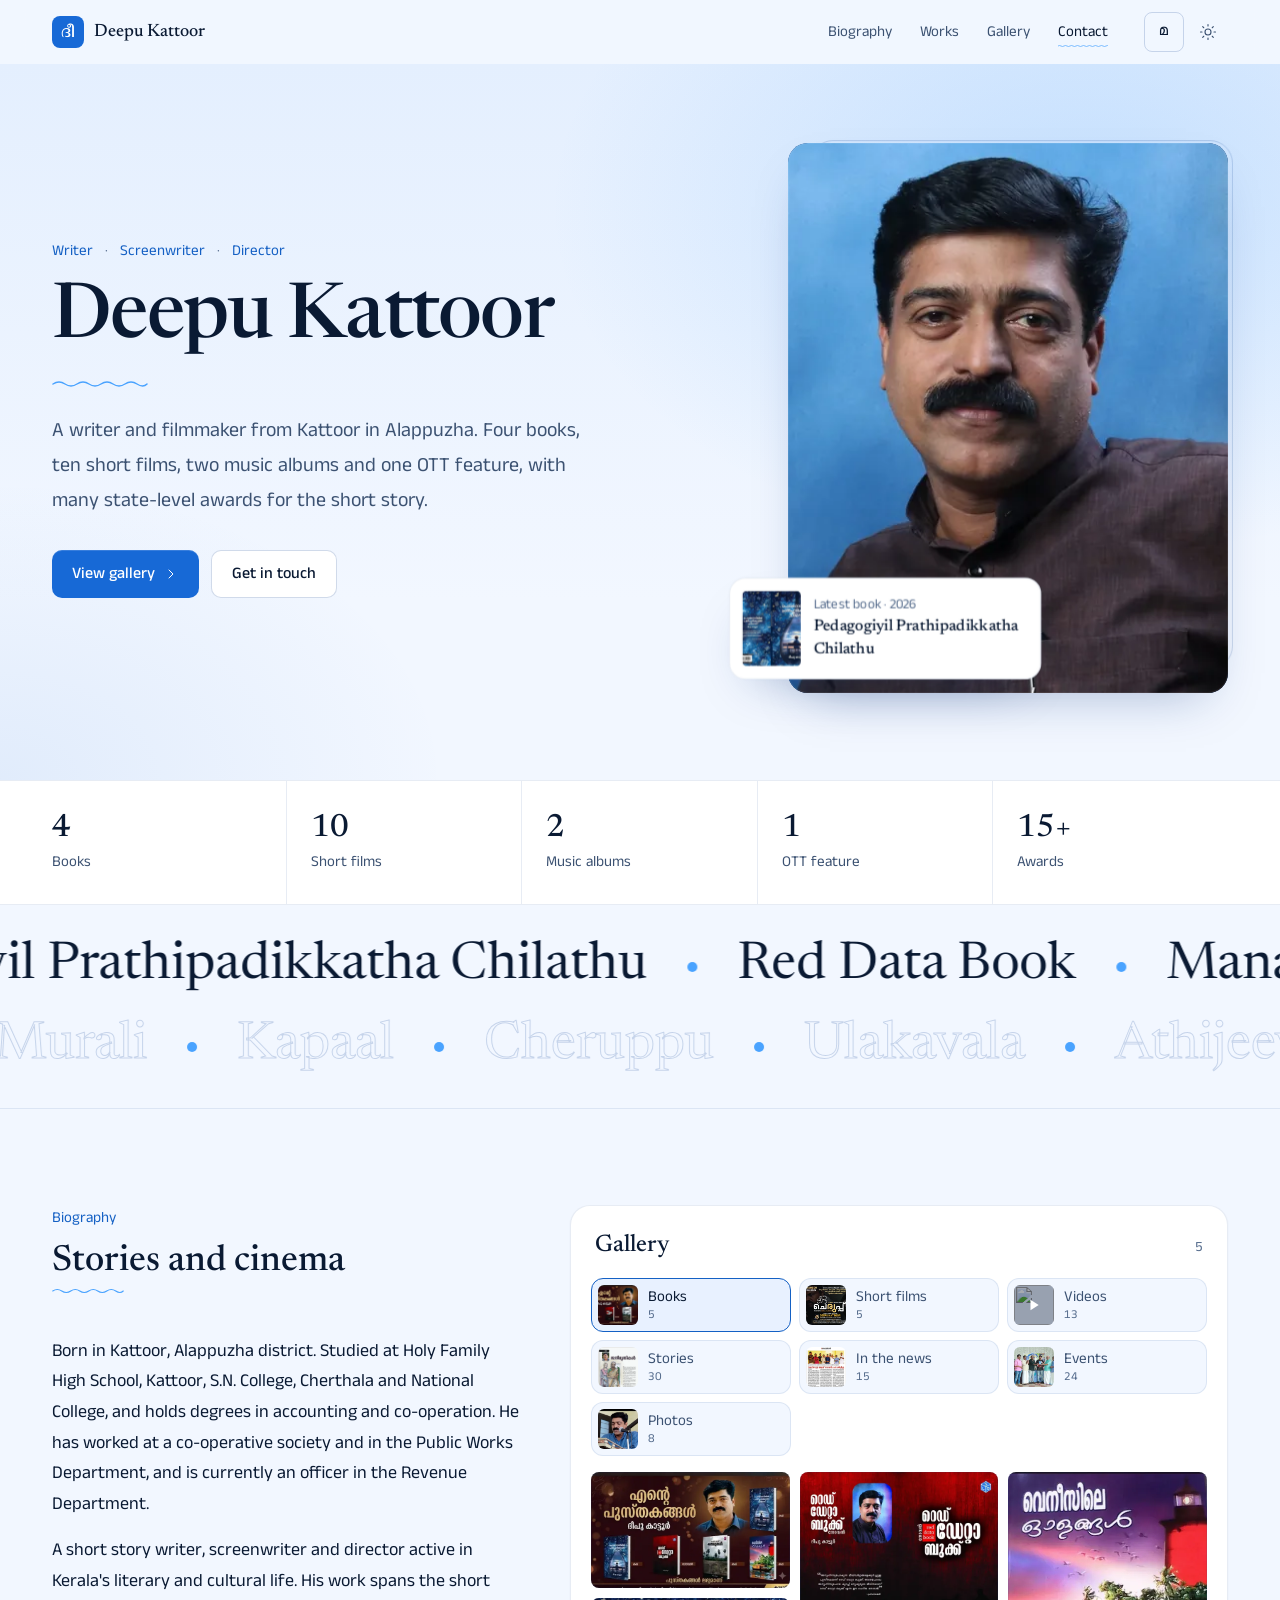
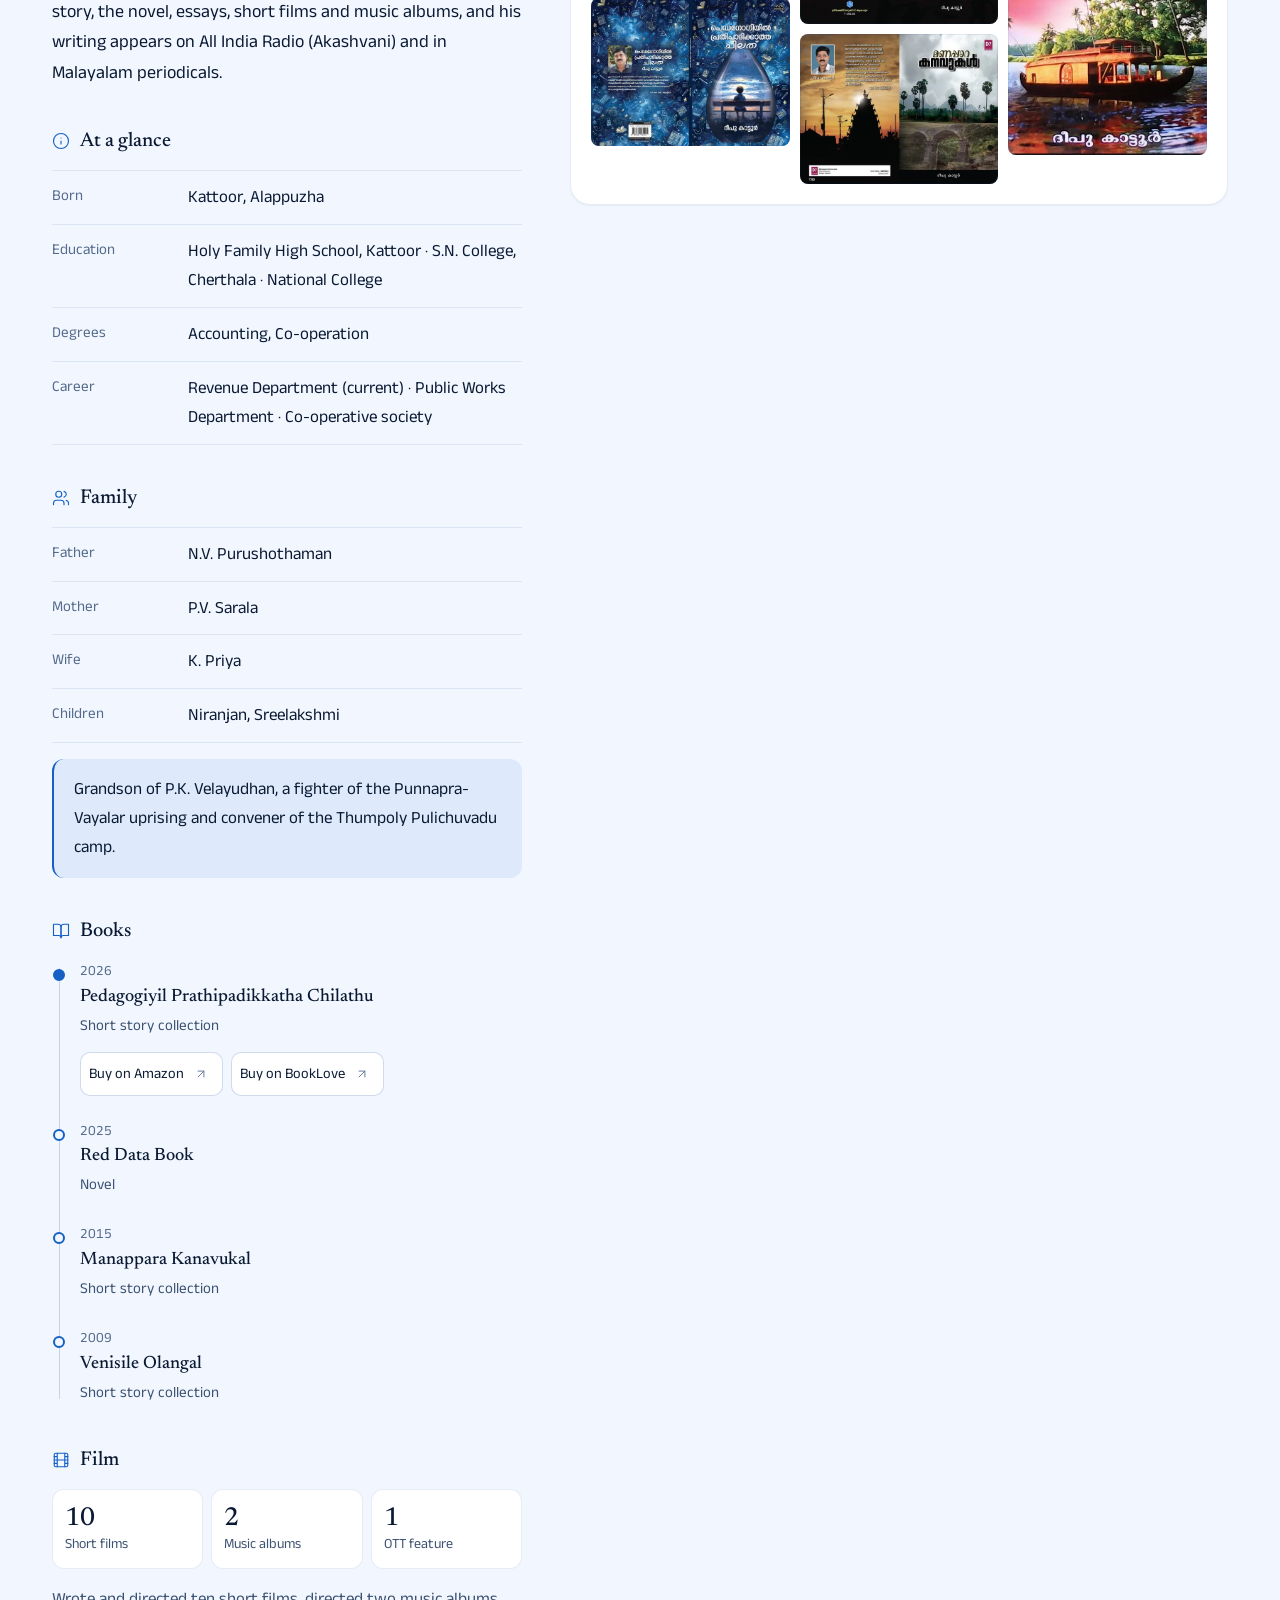
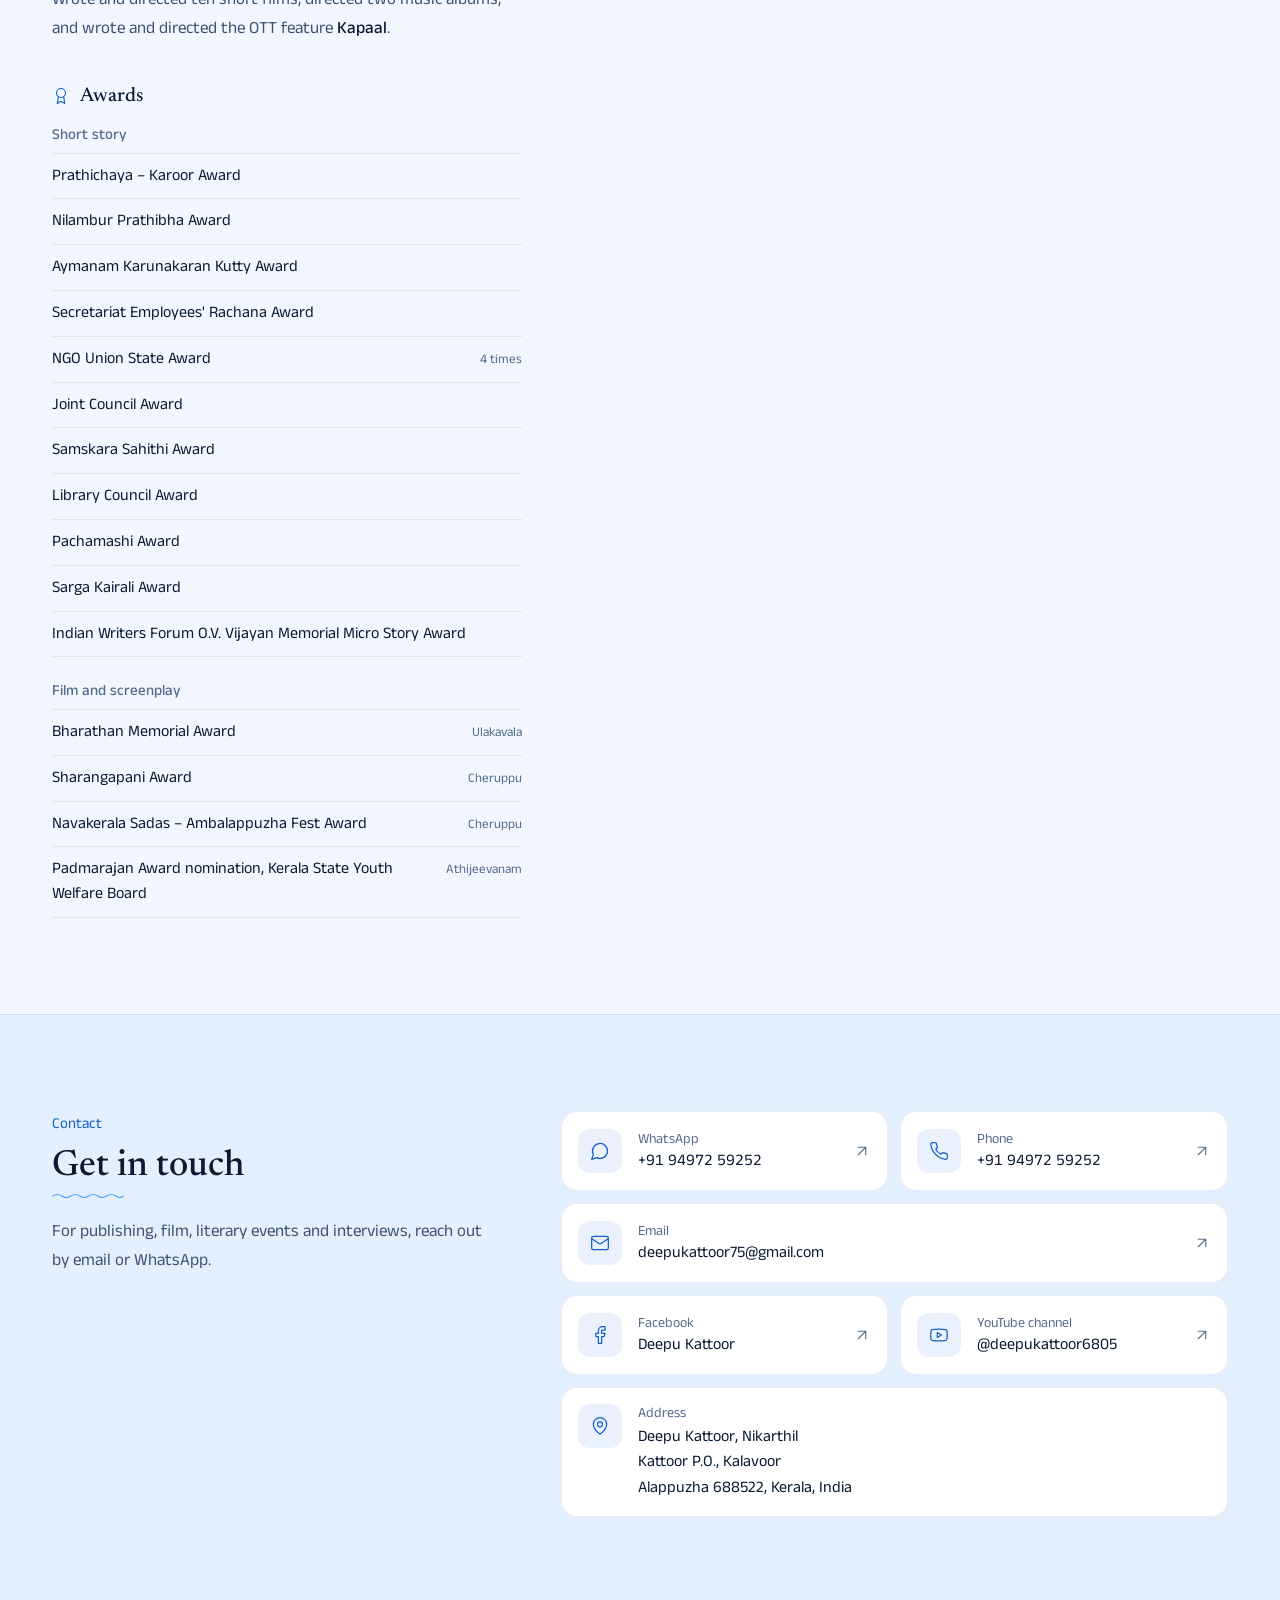
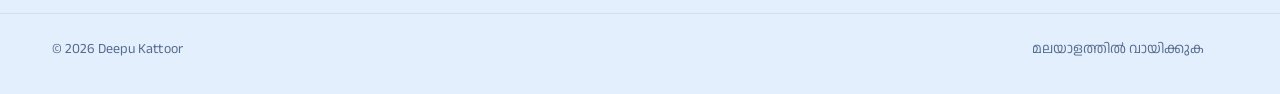
==== commit d405ca41: "chore: update code structure for better readability and maintainability" ====
--- a/en/index.html
+++ b/en/index.html
@@ -18,7 +18,7 @@
 <meta property="og:title" content="Deepu Kattoor — Malayalam writer, screenwriter and director">
 <meta property="og:description" content="Official website of Deepu Kattoor, a Malayalam short story writer, novelist, screenwriter and director from Kattoor, Alappuzha. Books, short films, awards, gallery and contact.">
 <meta property="og:url" content="https://YOUR-DOMAIN/en/">
-<meta property="og:image" content="https://YOUR-DOMAIN/assets/img/og.jpg">
+<meta property="og:image" content="https://YOUR-DOMAIN/Assets/img/og.jpg">
 <meta property="og:image:width" content="1200">
 <meta property="og:image:height" content="630">
 <meta property="og:image:alt" content="Portrait of Deepu Kattoor">
@@ -29,9 +29,9 @@
 <meta name="twitter:card" content="summary_large_image">
 <meta name="twitter:title" content="Deepu Kattoor — Malayalam writer, screenwriter and director">
 <meta name="twitter:description" content="Official website of Deepu Kattoor, a Malayalam short story writer, novelist, screenwriter and director from Kattoor, Alappuzha. Books, short films, awards, gallery and contact.">
-<meta name="twitter:image" content="https://YOUR-DOMAIN/assets/img/og.jpg">
+<meta name="twitter:image" content="https://YOUR-DOMAIN/Assets/img/og.jpg">
 <link rel="icon" href="../favicon.svg" type="image/svg+xml">
-<link rel="apple-touch-icon" href="../assets/img/apple-touch-icon.png">
+<link rel="apple-touch-icon" href="../Assets/img/apple-touch-icon.png">
 <link rel="manifest" href="../site.webmanifest">
 <script>
 (function(){try{var t=localStorage.getItem("theme");if(t==="dark"||t==="light")document.documentElement.setAttribute("data-theme",t);}catch(e){}document.documentElement.classList.add("js");})();
@@ -39,8 +39,8 @@
 <link rel="preconnect" href="https://fonts.googleapis.com">
 <link rel="preconnect" href="https://fonts.gstatic.com" crossorigin>
 <link rel="stylesheet" href="https://fonts.googleapis.com/css2?family=Anek+Malayalam:wght@400;500;600&family=Noto+Serif+Malayalam:wght@400;500;600&family=Newsreader:opsz,wght@6..72,400;6..72,500&display=swap">
-<link rel="preload" as="image" href="../assets/img/portrait.webp" imagesrcset="../assets/img/portrait-480.webp 480w, ../assets/img/portrait.webp 960w" imagesizes="(min-width: 900px) 440px, 90vw" fetchpriority="high">
-<link rel="stylesheet" href="../assets/css/style.css?v=4">
+<link rel="preload" as="image" href="../Assets/img/portrait.webp" imagesrcset="../Assets/img/portrait-480.webp 480w, ../Assets/img/portrait.webp 960w" imagesizes="(min-width: 900px) 440px, 90vw" fetchpriority="high">
+<link rel="stylesheet" href="../Assets/css/style.css?v=5">
 <script type="application/ld+json">
 {
  "@context": "https://schema.org",
@@ -74,7 +74,7 @@
    "name": "Deepu Kattoor",
    "alternateName": "ദീപു കാട്ടൂർ",
    "url": "https://YOUR-DOMAIN/",
-   "image": "https://YOUR-DOMAIN/assets/img/portrait.webp",
+   "image": "https://YOUR-DOMAIN/Assets/img/portrait.webp",
    "jobTitle": [
     "Writer",
     "Screenwriter",
@@ -220,7 +220,7 @@
 
 <header class="header">
   <div class="wrap header__in">
-    <a class="brand" href="#top" aria-label="Deepu Kattoor"><span class="brand__mark" aria-hidden="true">ദീ</span><span>Deepu Kattoor</span></a>
+    <a class="brand" href="#top" aria-label="Deepu Kattoor"><span class="brand__mark" aria-hidden="true">ദീ</span><span translate="no">Deepu Kattoor</span></a>
     <nav class="nav" aria-label="Menu"><a href="#bio">Biography</a><a href="#works">Works</a><a href="#gallery">Gallery</a><a href="#contact">Contact</a></nav>
     <div class="tools">
       <a class="tool lang" href="../" hreflang="ml" lang="ml" aria-label="മലയാളത്തിൽ വായിക്കുക" title="മലയാളത്തിൽ വായിക്കുക"><b>മ</b></a>
@@ -236,7 +236,7 @@
     <div class="wrap hero__grid">
       <div class="hero__text">
         <p class="hero__roles reveal"><span>Writer</span><span>Screenwriter</span><span>Director</span></p>
-        <h1 id="hero-title" class="reveal" style="--i:1" aria-label="Deepu Kattoor"><span class="w" aria-hidden="true"><span style="--w:0">Deepu</span></span> <span class="w" aria-hidden="true"><span style="--w:1">Kattoor</span></span></h1>
+        <h1 id="hero-title" translate="no" class="reveal" style="--i:1" aria-label="Deepu Kattoor"><span class="w" aria-hidden="true"><span style="--w:0">Deepu</span></span> <span class="w" aria-hidden="true"><span style="--w:1">Kattoor</span></span></h1>
         <div class="reveal" style="--i:2"><svg class="waterline" viewBox="0 0 96 10" aria-hidden="true"><path d="M1 5 Q7 1 13 5 T25 5 T37 5 T49 5 T61 5 T73 5 T85 5 T95 5"/></svg></div>
         <p class="hero__lead reveal" style="--i:2">A writer and filmmaker from Kattoor in Alappuzha. Four books, ten short films, two music albums and one OTT feature, with many state-level awards for the short story.</p>
         <div class="hero__cta reveal" style="--i:3">
@@ -249,10 +249,10 @@
         <span class="portrait__ring" aria-hidden="true"></span>
         <div class="portrait__frame">
           <span class="portrait__shine" aria-hidden="true"></span>
-          <img src="../assets/img/portrait.webp" srcset="../assets/img/portrait-480.webp 480w, ../assets/img/portrait.webp 960w" sizes="(min-width: 900px) 440px, 90vw" width="960" height="1200" alt="Portrait of Deepu Kattoor" fetchpriority="high" decoding="async">
+          <img src="../Assets/img/portrait.webp" srcset="../Assets/img/portrait-480.webp 480w, ../Assets/img/portrait.webp 960w" sizes="(min-width: 900px) 440px, 90vw" width="960" height="1200" alt="Portrait of Deepu Kattoor" fetchpriority="high" decoding="async">
         </div>
         <a class="latest" href="#works">
-          <img src="../assets/img/books/thumb/02.webp" width="56" height="72" alt="" loading="lazy" decoding="async">
+          <img src="../Assets/img/books/thumb/02.webp" width="56" height="72" alt="" loading="lazy" decoding="async">
           <span><small>Latest book · 2026</small><strong>Pedagogiyil Prathipadikkatha Chilathu</strong></span>
         </a>
        </div>
@@ -310,8 +310,8 @@
       
 <section class="gallery reveal reveal--scale" id="gallery" aria-labelledby="gallery-title">
   <div class="gallery__head"><h2 id="gallery-title">Gallery</h2><span class="gallery__count num">5</span></div>
-  <div class="folders" role="tablist" aria-label="Gallery"><button type="button" class="folder" role="tab" id="tab-books" aria-controls="panel-books" aria-selected="true" tabindex="0"><span class="folder__cover"><img src="../assets/img/books/thumb/01.webp" width="40" height="40" alt="" loading="lazy" decoding="async"></span><span>Books<small class="num">5</small></span></button><button type="button" class="folder" role="tab" id="tab-films" aria-controls="panel-films" aria-selected="false" tabindex="-1"><span class="folder__cover"><img src="../assets/img/films/thumb/01.webp" width="40" height="40" alt="" loading="lazy" decoding="async"></span><span>Short films<small class="num">5</small></span></button><button type="button" class="folder" role="tab" id="tab-videos" aria-controls="panel-videos" aria-selected="false" tabindex="-1"><span class="folder__cover folder__cover--video"><img src="https://i.ytimg.com/vi/O4Xa52V6V5k/mqdefault.jpg" width="40" height="40" alt="" loading="lazy" decoding="async"><span class="folder__play"><svg class="icon icon--fill" aria-hidden="true"><use href="#i-play"/></svg></span></span><span>Videos<small class="num">13</small></span></button><button type="button" class="folder" role="tab" id="tab-stories" aria-controls="panel-stories" aria-selected="false" tabindex="-1"><span class="folder__cover"><img src="../assets/img/stories/thumb/01.webp" width="40" height="40" alt="" loading="lazy" decoding="async"></span><span>Stories<small class="num">30</small></span></button><button type="button" class="folder" role="tab" id="tab-news" aria-controls="panel-news" aria-selected="false" tabindex="-1"><span class="folder__cover"><img src="../assets/img/news/thumb/01.webp" width="40" height="40" alt="" loading="lazy" decoding="async"></span><span>In the news<small class="num">15</small></span></button><button type="button" class="folder" role="tab" id="tab-functions" aria-controls="panel-functions" aria-selected="false" tabindex="-1"><span class="folder__cover"><img src="../assets/img/functions/thumb/01.webp" width="40" height="40" alt="" loading="lazy" decoding="async"></span><span>Events<small class="num">24</small></span></button><button type="button" class="folder" role="tab" id="tab-photos" aria-controls="panel-photos" aria-selected="false" tabindex="-1"><span class="folder__cover"><img src="../assets/img/photos/thumb/01.webp" width="40" height="40" alt="" loading="lazy" decoding="async"></span><span>Photos<small class="num">8</small></span></button></div>
-  <div class="gallery__scroll"><div class="panel" id="panel-books" role="tabpanel" aria-labelledby="tab-books"><div class="grid"><a class="tile" href="../assets/img/books/01.webp" data-cap="My books"><img src="../assets/img/books/thumb/01.webp" width="560" height="329" alt="Deepu Kattoor — My books" loading="lazy" decoding="async"><span class="zoom"><svg class="icon" aria-hidden="true"><use href="#i-zoom"/></svg></span></a><a class="tile" href="../assets/img/books/02.webp" data-cap="Pedagogiyil Prathipadikkatha Chilathu — short stories, 2026"><img src="../assets/img/books/thumb/02.webp" width="560" height="417" alt="Deepu Kattoor — Pedagogiyil Prathipadikkatha Chilathu — short stories, 2026" loading="lazy" decoding="async"><span class="zoom"><svg class="icon" aria-hidden="true"><use href="#i-zoom"/></svg></span></a><a class="tile" href="../assets/img/books/03.webp" data-cap="Red Data Book — novel, 2025"><img src="../assets/img/books/thumb/03.webp" width="560" height="430" alt="Deepu Kattoor — Red Data Book — novel, 2025" loading="lazy" decoding="async"><span class="zoom"><svg class="icon" aria-hidden="true"><use href="#i-zoom"/></svg></span></a><a class="tile" href="../assets/img/books/04.webp" data-cap="Manappara Kanavukal — short stories, 2015"><img src="../assets/img/books/thumb/04.webp" width="560" height="421" alt="Deepu Kattoor — Manappara Kanavukal — short stories, 2015" loading="lazy" decoding="async"><span class="zoom"><svg class="icon" aria-hidden="true"><use href="#i-zoom"/></svg></span></a><a class="tile" href="../assets/img/books/05.webp" data-cap="Venisile Olangal — short stories, 2009"><img src="../assets/img/books/thumb/05.webp" width="392" height="560" alt="Deepu Kattoor — Venisile Olangal — short stories, 2009" loading="lazy" decoding="async"><span class="zoom"><svg class="icon" aria-hidden="true"><use href="#i-zoom"/></svg></span></a></div></div><div class="panel" id="panel-films" role="tabpanel" aria-labelledby="tab-films" hidden><div class="grid"><a class="tile" href="../assets/img/films/01.webp" data-cap="Cheruppu — short film"><img src="../assets/img/films/thumb/01.webp" width="560" height="314" alt="Deepu Kattoor — Cheruppu — short film" loading="lazy" decoding="async"><span class="zoom"><svg class="icon" aria-hidden="true"><use href="#i-zoom"/></svg></span></a><a class="tile" href="../assets/img/films/02.webp" data-cap="Kapaal — OTT feature"><img src="../assets/img/films/thumb/02.webp" width="560" height="315" alt="Deepu Kattoor — Kapaal — OTT feature" loading="lazy" decoding="async"><span class="zoom"><svg class="icon" aria-hidden="true"><use href="#i-zoom"/></svg></span></a><a class="tile" href="../assets/img/films/03.webp" data-cap="Anuraga Murali — music album"><img src="../assets/img/films/thumb/03.webp" width="342" height="560" alt="Deepu Kattoor — Anuraga Murali — music album" loading="lazy" decoding="async"><span class="zoom"><svg class="icon" aria-hidden="true"><use href="#i-zoom"/></svg></span></a><a class="tile" href="../assets/img/films/04.webp" data-cap="Enkilumente Pillechaa — short film"><img src="../assets/img/films/thumb/04.webp" width="383" height="560" alt="Deepu Kattoor — Enkilumente Pillechaa — short film" loading="lazy" decoding="async"><span class="zoom"><svg class="icon" aria-hidden="true"><use href="#i-zoom"/></svg></span></a><a class="tile" href="../assets/img/films/05.webp" data-cap="CRV-2 — short film"><img src="../assets/img/films/thumb/05.webp" width="383" height="560" alt="Deepu Kattoor — CRV-2 — short film" loading="lazy" decoding="async"><span class="zoom"><svg class="icon" aria-hidden="true"><use href="#i-zoom"/></svg></span></a></div></div><div class="panel" id="panel-videos" role="tabpanel" aria-labelledby="tab-videos" hidden><div class="grid grid--video"><a class="tile video-tile" href="https://youtu.be/O4Xa52V6V5k" data-yt="O4Xa52V6V5k" data-cap="Cheruppu — short film"><img src="https://i.ytimg.com/vi/O4Xa52V6V5k/mqdefault.jpg" width="320" height="180" alt="Cheruppu — short film" loading="lazy" decoding="async"><span class="idx">1</span><span class="play"><span><svg class="icon icon--fill" aria-hidden="true"><use href="#i-play"/></svg></span></span><figcaption>Cheruppu — short film</figcaption></a><a class="tile video-tile" href="https://youtu.be/SOXmx7TgZzg" data-yt="SOXmx7TgZzg" data-cap="Kapaal — Part 1"><img src="https://i.ytimg.com/vi/SOXmx7TgZzg/mqdefault.jpg" width="320" height="180" alt="Kapaal — Part 1" loading="lazy" decoding="async"><span class="idx">2</span><span class="play"><span><svg class="icon icon--fill" aria-hidden="true"><use href="#i-play"/></svg></span></span><figcaption>Kapaal — Part 1</figcaption></a><a class="tile video-tile" href="https://youtu.be/PHhEsIt6kow" data-yt="PHhEsIt6kow" data-cap="Kapaal — Part 2"><img src="https://i.ytimg.com/vi/PHhEsIt6kow/mqdefault.jpg" width="320" height="180" alt="Kapaal — Part 2" loading="lazy" decoding="async"><span class="idx">3</span><span class="play"><span><svg class="icon icon--fill" aria-hidden="true"><use href="#i-play"/></svg></span></span><figcaption>Kapaal — Part 2</figcaption></a><a class="tile video-tile" href="https://youtu.be/tixmJTcneXM" data-yt="tixmJTcneXM" data-cap="Kapaal — Part 3"><img src="https://i.ytimg.com/vi/tixmJTcneXM/mqdefault.jpg" width="320" height="180" alt="Kapaal — Part 3" loading="lazy" decoding="async"><span class="idx">4</span><span class="play"><span><svg class="icon icon--fill" aria-hidden="true"><use href="#i-play"/></svg></span></span><figcaption>Kapaal — Part 3</figcaption></a><a class="tile video-tile" href="https://youtu.be/VuDY7qmmoNM" data-yt="VuDY7qmmoNM" data-cap="Enkilumente Pillechaa — short film"><img src="https://i.ytimg.com/vi/VuDY7qmmoNM/mqdefault.jpg" width="320" height="180" alt="Enkilumente Pillechaa — short film" loading="lazy" decoding="async"><span class="idx">5</span><span class="play"><span><svg class="icon icon--fill" aria-hidden="true"><use href="#i-play"/></svg></span></span><figcaption>Enkilumente Pillechaa — short film</figcaption></a><a class="tile video-tile" href="https://youtu.be/fKNKuZrQRIA" data-yt="fKNKuZrQRIA" data-cap="CRV-2 — short film"><img src="https://i.ytimg.com/vi/fKNKuZrQRIA/mqdefault.jpg" width="320" height="180" alt="CRV-2 — short film" loading="lazy" decoding="async"><span class="idx">6</span><span class="play"><span><svg class="icon icon--fill" aria-hidden="true"><use href="#i-play"/></svg></span></span><figcaption>CRV-2 — short film</figcaption></a><a class="tile video-tile is-extra" href="https://youtu.be/By4S4eKZM00" data-yt="By4S4eKZM00" data-cap="Ulakavala — short film"><img src="https://i.ytimg.com/vi/By4S4eKZM00/mqdefault.jpg" width="320" height="180" alt="Ulakavala — short film" loading="lazy" decoding="async"><span class="idx">7</span><span class="play"><span><svg class="icon icon--fill" aria-hidden="true"><use href="#i-play"/></svg></span></span><figcaption>Ulakavala — short film</figcaption></a><a class="tile video-tile is-extra" href="https://youtu.be/NxUAgEMrBKY" data-yt="NxUAgEMrBKY" data-cap="Athijeevanam — short film · story and screenplay by Deepu Kattoor, directed by Arun J."><img src="https://i.ytimg.com/vi/NxUAgEMrBKY/mqdefault.jpg" width="320" height="180" alt="Athijeevanam — short film · story and screenplay by Deepu Kattoor, directed by Arun J." loading="lazy" decoding="async"><span class="idx">8</span><span class="play"><span><svg class="icon icon--fill" aria-hidden="true"><use href="#i-play"/></svg></span></span><figcaption>Athijeevanam — short film · story and screenplay by Deepu Kattoor, directed by Arun J.</figcaption></a><a class="tile video-tile is-extra" href="https://youtu.be/9ErmwflnWQQ" data-yt="9ErmwflnWQQ" data-cap="Oru Lockdown Kalam"><img src="https://i.ytimg.com/vi/9ErmwflnWQQ/mqdefault.jpg" width="320" height="180" alt="Oru Lockdown Kalam" loading="lazy" decoding="async"><span class="idx">9</span><span class="play"><span><svg class="icon icon--fill" aria-hidden="true"><use href="#i-play"/></svg></span></span><figcaption>Oru Lockdown Kalam</figcaption></a><a class="tile video-tile is-extra" href="https://youtu.be/1xCqA13ohTc" data-yt="1xCqA13ohTc" data-cap="Anyam — short film"><img src="https://i.ytimg.com/vi/1xCqA13ohTc/mqdefault.jpg" width="320" height="180" alt="Anyam — short film" loading="lazy" decoding="async"><span class="idx">10</span><span class="play"><span><svg class="icon icon--fill" aria-hidden="true"><use href="#i-play"/></svg></span></span><figcaption>Anyam — short film</figcaption></a><a class="tile video-tile is-extra" href="https://youtu.be/HcuflF_oais" data-yt="HcuflF_oais" data-cap="Nakshathrakannulla Penne — song"><img src="https://i.ytimg.com/vi/HcuflF_oais/mqdefault.jpg" width="320" height="180" alt="Nakshathrakannulla Penne — song" loading="lazy" decoding="async"><span class="idx">11</span><span class="play"><span><svg class="icon icon--fill" aria-hidden="true"><use href="#i-play"/></svg></span></span><figcaption>Nakshathrakannulla Penne — song</figcaption></a><a class="tile video-tile is-extra" href="https://youtu.be/zwv7tVms3qw" data-yt="zwv7tVms3qw" data-cap="Anuraga Murali — music album · Madhu Kavunkal, Rajesh Cherthala"><img src="https://i.ytimg.com/vi/zwv7tVms3qw/mqdefault.jpg" width="320" height="180" alt="Anuraga Murali — music album · Madhu Kavunkal, Rajesh Cherthala" loading="lazy" decoding="async"><span class="idx">12</span><span class="play"><span><svg class="icon icon--fill" aria-hidden="true"><use href="#i-play"/></svg></span></span><figcaption>Anuraga Murali — music album · Madhu Kavunkal, Rajesh Cherthala</figcaption></a><a class="tile video-tile is-extra" href="https://youtu.be/HWlL-S8cJeM" data-yt="HWlL-S8cJeM" data-cap="Reading Day message — Deepu Kattoor"><img src="https://i.ytimg.com/vi/HWlL-S8cJeM/mqdefault.jpg" width="320" height="180" alt="Reading Day message — Deepu Kattoor" loading="lazy" decoding="async"><span class="idx">13</span><span class="play"><span><svg class="icon icon--fill" aria-hidden="true"><use href="#i-play"/></svg></span></span><figcaption>Reading Day message — Deepu Kattoor</figcaption></a></div><button type="button" class="btn btn--ghost more">Show all <span class="num">(13)</span></button></div><div class="panel" id="panel-stories" role="tabpanel" aria-labelledby="tab-stories" hidden><div class="grid"><a class="tile" href="../assets/img/stories/01.webp" data-cap="Story published in a Malayalam periodical 1"><img src="../assets/img/stories/thumb/01.webp" width="398" height="560" alt="Deepu Kattoor — Story published in a Malayalam periodical 1" loading="lazy" decoding="async"><span class="zoom"><svg class="icon" aria-hidden="true"><use href="#i-zoom"/></svg></span></a><a class="tile" href="../assets/img/stories/02.webp" data-cap="Story published in a Malayalam periodical 2"><img src="../assets/img/stories/thumb/02.webp" width="387" height="560" alt="Deepu Kattoor — Story published in a Malayalam periodical 2" loading="lazy" decoding="async"><span class="zoom"><svg class="icon" aria-hidden="true"><use href="#i-zoom"/></svg></span></a><a class="tile" href="../assets/img/stories/03.webp" data-cap="Story published in a Malayalam periodical 3"><img src="../assets/img/stories/thumb/03.webp" width="343" height="560" alt="Deepu Kattoor — Story published in a Malayalam periodical 3" loading="lazy" decoding="async"><span class="zoom"><svg class="icon" aria-hidden="true"><use href="#i-zoom"/></svg></span></a><a class="tile" href="../assets/img/stories/04.webp" data-cap="Story published in a Malayalam periodical 4"><img src="../assets/img/stories/thumb/04.webp" width="313" height="560" alt="Deepu Kattoor — Story published in a Malayalam periodical 4" loading="lazy" decoding="async"><span class="zoom"><svg class="icon" aria-hidden="true"><use href="#i-zoom"/></svg></span></a><a class="tile" href="../assets/img/stories/05.webp" data-cap="Story published in a Malayalam periodical 5"><img src="../assets/img/stories/thumb/05.webp" width="340" height="560" alt="Deepu Kattoor — Story published in a Malayalam periodical 5" loading="lazy" decoding="async"><span class="zoom"><svg class="icon" aria-hidden="true"><use href="#i-zoom"/></svg></span></a><a class="tile" href="../assets/img/stories/06.webp" data-cap="Story published in a Malayalam periodical 6"><img src="../assets/img/stories/thumb/06.webp" width="329" height="560" alt="Deepu Kattoor — Story published in a Malayalam periodical 6" loading="lazy" decoding="async"><span class="zoom"><svg class="icon" aria-hidden="true"><use href="#i-zoom"/></svg></span></a><a class="tile is-extra" href="../assets/img/stories/07.webp" data-cap="Story published in a Malayalam periodical 7"><img src="../assets/img/stories/thumb/07.webp" width="410" height="560" alt="Deepu Kattoor — Story published in a Malayalam periodical 7" loading="lazy" decoding="async"><span class="zoom"><svg class="icon" aria-hidden="true"><use href="#i-zoom"/></svg></span></a><a class="tile is-extra" href="../assets/img/stories/08.webp" data-cap="Story published in a Malayalam periodical 8"><img src="../assets/img/stories/thumb/08.webp" width="404" height="560" alt="Deepu Kattoor — Story published in a Malayalam periodical 8" loading="lazy" decoding="async"><span class="zoom"><svg class="icon" aria-hidden="true"><use href="#i-zoom"/></svg></span></a><a class="tile is-extra" href="../assets/img/stories/09.webp" data-cap="Story published in a Malayalam periodical 9"><img src="../assets/img/stories/thumb/09.webp" width="372" height="560" alt="Deepu Kattoor — Story published in a Malayalam periodical 9" loading="lazy" decoding="async"><span class="zoom"><svg class="icon" aria-hidden="true"><use href="#i-zoom"/></svg></span></a><a class="tile is-extra" href="../assets/img/stories/10.webp" data-cap="Story published in a Malayalam periodical 10"><img src="../assets/img/stories/thumb/10.webp" width="351" height="560" alt="Deepu Kattoor — Story published in a Malayalam periodical 10" loading="lazy" decoding="async"><span class="zoom"><svg class="icon" aria-hidden="true"><use href="#i-zoom"/></svg></span></a><a class="tile is-extra" href="../assets/img/stories/11.webp" data-cap="Story published in a Malayalam periodical 11"><img src="../assets/img/stories/thumb/11.webp" width="311" height="560" alt="Deepu Kattoor — Story published in a Malayalam periodical 11" loading="lazy" decoding="async"><span class="zoom"><svg class="icon" aria-hidden="true"><use href="#i-zoom"/></svg></span></a><a class="tile is-extra" href="../assets/img/stories/12.webp" data-cap="Story published in a Malayalam periodical 12"><img src="../assets/img/stories/thumb/12.webp" width="357" height="560" alt="Deepu Kattoor — Story published in a Malayalam periodical 12" loading="lazy" decoding="async"><span class="zoom"><svg class="icon" aria-hidden="true"><use href="#i-zoom"/></svg></span></a><a class="tile is-extra" href="../assets/img/stories/13.webp" data-cap="Story published in a Malayalam periodical 13"><img src="../assets/img/stories/thumb/13.webp" width="334" height="560" alt="Deepu Kattoor — Story published in a Malayalam periodical 13" loading="lazy" decoding="async"><span class="zoom"><svg class="icon" aria-hidden="true"><use href="#i-zoom"/></svg></span></a><a class="tile is-extra" href="../assets/img/stories/14.webp" data-cap="Story published in a Malayalam periodical 14"><img src="../assets/img/stories/thumb/14.webp" width="331" height="560" alt="Deepu Kattoor — Story published in a Malayalam periodical 14" loading="lazy" decoding="async"><span class="zoom"><svg class="icon" aria-hidden="true"><use href="#i-zoom"/></svg></span></a><a class="tile is-extra" href="../assets/img/stories/15.webp" data-cap="Story published in a Malayalam periodical 15"><img src="../assets/img/stories/thumb/15.webp" width="287" height="560" alt="Deepu Kattoor — Story published in a Malayalam periodical 15" loading="lazy" decoding="async"><span class="zoom"><svg class="icon" aria-hidden="true"><use href="#i-zoom"/></svg></span></a><a class="tile is-extra" href="../assets/img/stories/16.webp" data-cap="Story published in a Malayalam periodical 16"><img src="../assets/img/stories/thumb/16.webp" width="362" height="560" alt="Deepu Kattoor — Story published in a Malayalam periodical 16" loading="lazy" decoding="async"><span class="zoom"><svg class="icon" aria-hidden="true"><use href="#i-zoom"/></svg></span></a><a class="tile is-extra" href="../assets/img/stories/17.webp" data-cap="Story published in a Malayalam periodical 17"><img src="../assets/img/stories/thumb/17.webp" width="398" height="560" alt="Deepu Kattoor — Story published in a Malayalam periodical 17" loading="lazy" decoding="async"><span class="zoom"><svg class="icon" aria-hidden="true"><use href="#i-zoom"/></svg></span></a><a class="tile is-extra" href="../assets/img/stories/18.webp" data-cap="Story published in a Malayalam periodical 18"><img src="../assets/img/stories/thumb/18.webp" width="393" height="560" alt="Deepu Kattoor — Story published in a Malayalam periodical 18" loading="lazy" decoding="async"><span class="zoom"><svg class="icon" aria-hidden="true"><use href="#i-zoom"/></svg></span></a><a class="tile is-extra" href="../assets/img/stories/19.webp" data-cap="Story published in a Malayalam periodical 19"><img src="../assets/img/stories/thumb/19.webp" width="369" height="560" alt="Deepu Kattoor — Story published in a Malayalam periodical 19" loading="lazy" decoding="async"><span class="zoom"><svg class="icon" aria-hidden="true"><use href="#i-zoom"/></svg></span></a><a class="tile is-extra" href="../assets/img/stories/20.webp" data-cap="Story published in a Malayalam periodical 20"><img src="../assets/img/stories/thumb/20.webp" width="378" height="560" alt="Deepu Kattoor — Story published in a Malayalam periodical 20" loading="lazy" decoding="async"><span class="zoom"><svg class="icon" aria-hidden="true"><use href="#i-zoom"/></svg></span></a><a class="tile is-extra" href="../assets/img/stories/21.webp" data-cap="Story published in a Malayalam periodical 21"><img src="../assets/img/stories/thumb/21.webp" width="407" height="560" alt="Deepu Kattoor — Story published in a Malayalam periodical 21" loading="lazy" decoding="async"><span class="zoom"><svg class="icon" aria-hidden="true"><use href="#i-zoom"/></svg></span></a><a class="tile is-extra" href="../assets/img/stories/22.webp" data-cap="Story published in a Malayalam periodical 22"><img src="../assets/img/stories/thumb/22.webp" width="427" height="560" alt="Deepu Kattoor — Story published in a Malayalam periodical 22" loading="lazy" decoding="async"><span class="zoom"><svg class="icon" aria-hidden="true"><use href="#i-zoom"/></svg></span></a><a class="tile is-extra" href="../assets/img/stories/23.webp" data-cap="Story published in a Malayalam periodical 23"><img src="../assets/img/stories/thumb/23.webp" width="390" height="560" alt="Deepu Kattoor — Story published in a Malayalam periodical 23" loading="lazy" decoding="async"><span class="zoom"><svg class="icon" aria-hidden="true"><use href="#i-zoom"/></svg></span></a><a class="tile is-extra" href="../assets/img/stories/24.webp" data-cap="Story published in a Malayalam periodical 24"><img src="../assets/img/stories/thumb/24.webp" width="390" height="560" alt="Deepu Kattoor — Story published in a Malayalam periodical 24" loading="lazy" decoding="async"><span class="zoom"><svg class="icon" aria-hidden="true"><use href="#i-zoom"/></svg></span></a><a class="tile is-extra" href="../assets/img/stories/25.webp" data-cap="Story published in a Malayalam periodical 25"><img src="../assets/img/stories/thumb/25.webp" width="425" height="560" alt="Deepu Kattoor — Story published in a Malayalam periodical 25" loading="lazy" decoding="async"><span class="zoom"><svg class="icon" aria-hidden="true"><use href="#i-zoom"/></svg></span></a><a class="tile is-extra" href="../assets/img/stories/26.webp" data-cap="Story published in a Malayalam periodical 26"><img src="../assets/img/stories/thumb/26.webp" width="401" height="560" alt="Deepu Kattoor — Story published in a Malayalam periodical 26" loading="lazy" decoding="async"><span class="zoom"><svg class="icon" aria-hidden="true"><use href="#i-zoom"/></svg></span></a><a class="tile is-extra" href="../assets/img/stories/27.webp" data-cap="Story published in a Malayalam periodical 27"><img src="../assets/img/stories/thumb/27.webp" width="444" height="560" alt="Deepu Kattoor — Story published in a Malayalam periodical 27" loading="lazy" decoding="async"><span class="zoom"><svg class="icon" aria-hidden="true"><use href="#i-zoom"/></svg></span></a><a class="tile is-extra" href="../assets/img/stories/28.webp" data-cap="Story published in a Malayalam periodical 28"><img src="../assets/img/stories/thumb/28.webp" width="436" height="560" alt="Deepu Kattoor — Story published in a Malayalam periodical 28" loading="lazy" decoding="async"><span class="zoom"><svg class="icon" aria-hidden="true"><use href="#i-zoom"/></svg></span></a><a class="tile is-extra" href="../assets/img/stories/29.webp" data-cap="Story published in a Malayalam periodical 29"><img src="../assets/img/stories/thumb/29.webp" width="399" height="560" alt="Deepu Kattoor — Story published in a Malayalam periodical 29" loading="lazy" decoding="async"><span class="zoom"><svg class="icon" aria-hidden="true"><use href="#i-zoom"/></svg></span></a><a class="tile is-extra" href="../assets/img/stories/30.webp" data-cap="Story published in a Malayalam periodical 30"><img src="../assets/img/stories/thumb/30.webp" width="383" height="560" alt="Deepu Kattoor — Story published in a Malayalam periodical 30" loading="lazy" decoding="async"><span class="zoom"><svg class="icon" aria-hidden="true"><use href="#i-zoom"/></svg></span></a></div><button type="button" class="btn btn--ghost more">Show all <span class="num">(30)</span></button></div><div class="panel" id="panel-news" role="tabpanel" aria-labelledby="tab-news" hidden><div class="grid"><a class="tile" href="../assets/img/news/01.webp" data-cap="Newspaper report 1"><img src="../assets/img/news/thumb/01.webp" width="521" height="560" alt="Deepu Kattoor — Newspaper report 1" loading="lazy" decoding="async"><span class="zoom"><svg class="icon" aria-hidden="true"><use href="#i-zoom"/></svg></span></a><a class="tile" href="../assets/img/news/02.webp" data-cap="Newspaper report 2"><img src="../assets/img/news/thumb/02.webp" width="322" height="560" alt="Deepu Kattoor — Newspaper report 2" loading="lazy" decoding="async"><span class="zoom"><svg class="icon" aria-hidden="true"><use href="#i-zoom"/></svg></span></a><a class="tile" href="../assets/img/news/03.webp" data-cap="Newspaper report 3"><img src="../assets/img/news/thumb/03.webp" width="392" height="560" alt="Deepu Kattoor — Newspaper report 3" loading="lazy" decoding="async"><span class="zoom"><svg class="icon" aria-hidden="true"><use href="#i-zoom"/></svg></span></a><a class="tile" href="../assets/img/news/04.webp" data-cap="Newspaper report 4"><img src="../assets/img/news/thumb/04.webp" width="178" height="560" alt="Deepu Kattoor — Newspaper report 4" loading="lazy" decoding="async"><span class="zoom"><svg class="icon" aria-hidden="true"><use href="#i-zoom"/></svg></span></a><a class="tile" href="../assets/img/news/05.webp" data-cap="Newspaper report 5"><img src="../assets/img/news/thumb/05.webp" width="560" height="277" alt="Deepu Kattoor — Newspaper report 5" loading="lazy" decoding="async"><span class="zoom"><svg class="icon" aria-hidden="true"><use href="#i-zoom"/></svg></span></a><a class="tile" href="../assets/img/news/06.webp" data-cap="Newspaper report 6"><img src="../assets/img/news/thumb/06.webp" width="411" height="555" alt="Deepu Kattoor — Newspaper report 6" loading="lazy" decoding="async"><span class="zoom"><svg class="icon" aria-hidden="true"><use href="#i-zoom"/></svg></span></a><a class="tile is-extra" href="../assets/img/news/07.webp" data-cap="Newspaper report 7"><img src="../assets/img/news/thumb/07.webp" width="560" height="492" alt="Deepu Kattoor — Newspaper report 7" loading="lazy" decoding="async"><span class="zoom"><svg class="icon" aria-hidden="true"><use href="#i-zoom"/></svg></span></a><a class="tile is-extra" href="../assets/img/news/08.webp" data-cap="Newspaper report 8"><img src="../assets/img/news/thumb/08.webp" width="304" height="560" alt="Deepu Kattoor — Newspaper report 8" loading="lazy" decoding="async"><span class="zoom"><svg class="icon" aria-hidden="true"><use href="#i-zoom"/></svg></span></a><a class="tile is-extra" href="../assets/img/news/09.webp" data-cap="Newspaper report 9"><img src="../assets/img/news/thumb/09.webp" width="560" height="398" alt="Deepu Kattoor — Newspaper report 9" loading="lazy" decoding="async"><span class="zoom"><svg class="icon" aria-hidden="true"><use href="#i-zoom"/></svg></span></a><a class="tile is-extra" href="../assets/img/news/10.webp" data-cap="Newspaper report 10"><img src="../assets/img/news/thumb/10.webp" width="560" height="246" alt="Deepu Kattoor — Newspaper report 10" loading="lazy" decoding="async"><span class="zoom"><svg class="icon" aria-hidden="true"><use href="#i-zoom"/></svg></span></a><a class="tile is-extra" href="../assets/img/news/11.webp" data-cap="Newspaper report 11"><img src="../assets/img/news/thumb/11.webp" width="231" height="560" alt="Deepu Kattoor — Newspaper report 11" loading="lazy" decoding="async"><span class="zoom"><svg class="icon" aria-hidden="true"><use href="#i-zoom"/></svg></span></a><a class="tile is-extra" href="../assets/img/news/12.webp" data-cap="Newspaper report 12"><img src="../assets/img/news/thumb/12.webp" width="322" height="560" alt="Deepu Kattoor — Newspaper report 12" loading="lazy" decoding="async"><span class="zoom"><svg class="icon" aria-hidden="true"><use href="#i-zoom"/></svg></span></a><a class="tile is-extra" href="../assets/img/news/13.webp" data-cap="Newspaper report 13"><img src="../assets/img/news/thumb/13.webp" width="411" height="560" alt="Deepu Kattoor — Newspaper report 13" loading="lazy" decoding="async"><span class="zoom"><svg class="icon" aria-hidden="true"><use href="#i-zoom"/></svg></span></a><a class="tile is-extra" href="../assets/img/news/14.webp" data-cap="Newspaper report 14"><img src="../assets/img/news/thumb/14.webp" width="536" height="506" alt="Deepu Kattoor — Newspaper report 14" loading="lazy" decoding="async"><span class="zoom"><svg class="icon" aria-hidden="true"><use href="#i-zoom"/></svg></span></a><a class="tile is-extra" href="../assets/img/news/15.webp" data-cap="Newspaper report 15"><img src="../assets/img/news/thumb/15.webp" width="560" height="248" alt="Deepu Kattoor — Newspaper report 15" loading="lazy" decoding="async"><span class="zoom"><svg class="icon" aria-hidden="true"><use href="#i-zoom"/></svg></span></a></div><button type="button" class="btn btn--ghost more">Show all <span class="num">(15)</span></button></div><div class="panel" id="panel-functions" role="tabpanel" aria-labelledby="tab-functions" hidden><div class="grid"><a class="tile" href="../assets/img/functions/01.webp" data-cap="Literary and cultural event 1"><img src="../assets/img/functions/thumb/01.webp" width="560" height="304" alt="Deepu Kattoor — Literary and cultural event 1" loading="lazy" decoding="async"><span class="zoom"><svg class="icon" aria-hidden="true"><use href="#i-zoom"/></svg></span></a><a class="tile" href="../assets/img/functions/02.webp" data-cap="Literary and cultural event 2"><img src="../assets/img/functions/thumb/02.webp" width="560" height="280" alt="Deepu Kattoor — Literary and cultural event 2" loading="lazy" decoding="async"><span class="zoom"><svg class="icon" aria-hidden="true"><use href="#i-zoom"/></svg></span></a><a class="tile" href="../assets/img/functions/03.webp" data-cap="Literary and cultural event 3"><img src="../assets/img/functions/thumb/03.webp" width="560" height="420" alt="Deepu Kattoor — Literary and cultural event 3" loading="lazy" decoding="async"><span class="zoom"><svg class="icon" aria-hidden="true"><use href="#i-zoom"/></svg></span></a><a class="tile" href="../assets/img/functions/04.webp" data-cap="Literary and cultural event 4"><img src="../assets/img/functions/thumb/04.webp" width="499" height="560" alt="Deepu Kattoor — Literary and cultural event 4" loading="lazy" decoding="async"><span class="zoom"><svg class="icon" aria-hidden="true"><use href="#i-zoom"/></svg></span></a><a class="tile" href="../assets/img/functions/05.webp" data-cap="Literary and cultural event 5"><img src="../assets/img/functions/thumb/05.webp" width="560" height="560" alt="Deepu Kattoor — Literary and cultural event 5" loading="lazy" decoding="async"><span class="zoom"><svg class="icon" aria-hidden="true"><use href="#i-zoom"/></svg></span></a><a class="tile" href="../assets/img/functions/06.webp" data-cap="Literary and cultural event 6"><img src="../assets/img/functions/thumb/06.webp" width="560" height="560" alt="Deepu Kattoor — Literary and cultural event 6" loading="lazy" decoding="async"><span class="zoom"><svg class="icon" aria-hidden="true"><use href="#i-zoom"/></svg></span></a><a class="tile is-extra" href="../assets/img/functions/07.webp" data-cap="Literary and cultural event 7"><img src="../assets/img/functions/thumb/07.webp" width="560" height="313" alt="Deepu Kattoor — Literary and cultural event 7" loading="lazy" decoding="async"><span class="zoom"><svg class="icon" aria-hidden="true"><use href="#i-zoom"/></svg></span></a><a class="tile is-extra" href="../assets/img/functions/08.webp" data-cap="Literary and cultural event 8"><img src="../assets/img/functions/thumb/08.webp" width="560" height="422" alt="Deepu Kattoor — Literary and cultural event 8" loading="lazy" decoding="async"><span class="zoom"><svg class="icon" aria-hidden="true"><use href="#i-zoom"/></svg></span></a><a class="tile is-extra" href="../assets/img/functions/09.webp" data-cap="Literary and cultural event 9"><img src="../assets/img/functions/thumb/09.webp" width="560" height="462" alt="Deepu Kattoor — Literary and cultural event 9" loading="lazy" decoding="async"><span class="zoom"><svg class="icon" aria-hidden="true"><use href="#i-zoom"/></svg></span></a><a class="tile is-extra" href="../assets/img/functions/10.webp" data-cap="Literary and cultural event 10"><img src="../assets/img/functions/thumb/10.webp" width="560" height="420" alt="Deepu Kattoor — Literary and cultural event 10" loading="lazy" decoding="async"><span class="zoom"><svg class="icon" aria-hidden="true"><use href="#i-zoom"/></svg></span></a><a class="tile is-extra" href="../assets/img/functions/11.webp" data-cap="Literary and cultural event 11"><img src="../assets/img/functions/thumb/11.webp" width="560" height="252" alt="Deepu Kattoor — Literary and cultural event 11" loading="lazy" decoding="async"><span class="zoom"><svg class="icon" aria-hidden="true"><use href="#i-zoom"/></svg></span></a><a class="tile is-extra" href="../assets/img/functions/12.webp" data-cap="Literary and cultural event 12"><img src="../assets/img/functions/thumb/12.webp" width="560" height="315" alt="Deepu Kattoor — Literary and cultural event 12" loading="lazy" decoding="async"><span class="zoom"><svg class="icon" aria-hidden="true"><use href="#i-zoom"/></svg></span></a><a class="tile is-extra" href="../assets/img/functions/13.webp" data-cap="Literary and cultural event 13"><img src="../assets/img/functions/thumb/13.webp" width="560" height="560" alt="Deepu Kattoor — Literary and cultural event 13" loading="lazy" decoding="async"><span class="zoom"><svg class="icon" aria-hidden="true"><use href="#i-zoom"/></svg></span></a><a class="tile is-extra" href="../assets/img/functions/14.webp" data-cap="Literary and cultural event 14"><img src="../assets/img/functions/thumb/14.webp" width="315" height="560" alt="Deepu Kattoor — Literary and cultural event 14" loading="lazy" decoding="async"><span class="zoom"><svg class="icon" aria-hidden="true"><use href="#i-zoom"/></svg></span></a><a class="tile is-extra" href="../assets/img/functions/15.webp" data-cap="Literary and cultural event 15"><img src="../assets/img/functions/thumb/15.webp" width="395" height="560" alt="Deepu Kattoor — Literary and cultural event 15" loading="lazy" decoding="async"><span class="zoom"><svg class="icon" aria-hidden="true"><use href="#i-zoom"/></svg></span></a><a class="tile is-extra" href="../assets/img/functions/16.webp" data-cap="Literary and cultural event 16"><img src="../assets/img/functions/thumb/16.webp" width="354" height="560" alt="Deepu Kattoor — Literary and cultural event 16" loading="lazy" decoding="async"><span class="zoom"><svg class="icon" aria-hidden="true"><use href="#i-zoom"/></svg></span></a><a class="tile is-extra" href="../assets/img/functions/17.webp" data-cap="Literary and cultural event 17"><img src="../assets/img/functions/thumb/17.webp" width="560" height="280" alt="Deepu Kattoor — Literary and cultural event 17" loading="lazy" decoding="async"><span class="zoom"><svg class="icon" aria-hidden="true"><use href="#i-zoom"/></svg></span></a><a class="tile is-extra" href="../assets/img/functions/18.webp" data-cap="Literary and cultural event 18"><img src="../assets/img/functions/thumb/18.webp" width="396" height="560" alt="Deepu Kattoor — Literary and cultural event 18" loading="lazy" decoding="async"><span class="zoom"><svg class="icon" aria-hidden="true"><use href="#i-zoom"/></svg></span></a><a class="tile is-extra" href="../assets/img/functions/19.webp" data-cap="Literary and cultural event 19"><img src="../assets/img/functions/thumb/19.webp" width="307" height="560" alt="Deepu Kattoor — Literary and cultural event 19" loading="lazy" decoding="async"><span class="zoom"><svg class="icon" aria-hidden="true"><use href="#i-zoom"/></svg></span></a><a class="tile is-extra" href="../assets/img/functions/20.webp" data-cap="Literary and cultural event 20"><img src="../assets/img/functions/thumb/20.webp" width="398" height="560" alt="Deepu Kattoor — Literary and cultural event 20" loading="lazy" decoding="async"><span class="zoom"><svg class="icon" aria-hidden="true"><use href="#i-zoom"/></svg></span></a><a class="tile is-extra" href="../assets/img/functions/21.webp" data-cap="Literary and cultural event 21"><img src="../assets/img/functions/thumb/21.webp" width="560" height="467" alt="Deepu Kattoor — Literary and cultural event 21" loading="lazy" decoding="async"><span class="zoom"><svg class="icon" aria-hidden="true"><use href="#i-zoom"/></svg></span></a><a class="tile is-extra" href="../assets/img/functions/22.webp" data-cap="Literary and cultural event 22"><img src="../assets/img/functions/thumb/22.webp" width="424" height="560" alt="Deepu Kattoor — Literary and cultural event 22" loading="lazy" decoding="async"><span class="zoom"><svg class="icon" aria-hidden="true"><use href="#i-zoom"/></svg></span></a><a class="tile is-extra" href="../assets/img/functions/23.webp" data-cap="Literary and cultural event 23"><img src="../assets/img/functions/thumb/23.webp" width="396" height="560" alt="Deepu Kattoor — Literary and cultural event 23" loading="lazy" decoding="async"><span class="zoom"><svg class="icon" aria-hidden="true"><use href="#i-zoom"/></svg></span></a><a class="tile is-extra" href="../assets/img/functions/24.webp" data-cap="Literary and cultural event 24"><img src="../assets/img/functions/thumb/24.webp" width="426" height="560" alt="Deepu Kattoor — Literary and cultural event 24" loading="lazy" decoding="async"><span class="zoom"><svg class="icon" aria-hidden="true"><use href="#i-zoom"/></svg></span></a></div><button type="button" class="btn btn--ghost more">Show all <span class="num">(24)</span></button></div><div class="panel" id="panel-photos" role="tabpanel" aria-labelledby="tab-photos" hidden><div class="grid"><a class="tile" href="../assets/img/photos/01.webp" data-cap="Deepu Kattoor 1"><img src="../assets/img/photos/thumb/01.webp" width="558" height="560" alt="Deepu Kattoor 1 1" loading="lazy" decoding="async"><span class="zoom"><svg class="icon" aria-hidden="true"><use href="#i-zoom"/></svg></span></a><a class="tile" href="../assets/img/photos/02.webp" data-cap="Deepu Kattoor 2"><img src="../assets/img/photos/thumb/02.webp" width="560" height="547" alt="Deepu Kattoor 2 2" loading="lazy" decoding="async"><span class="zoom"><svg class="icon" aria-hidden="true"><use href="#i-zoom"/></svg></span></a><a class="tile" href="../assets/img/photos/03.webp" data-cap="Deepu Kattoor 3"><img src="../assets/img/photos/thumb/03.webp" width="560" height="560" alt="Deepu Kattoor 3 3" loading="lazy" decoding="async"><span class="zoom"><svg class="icon" aria-hidden="true"><use href="#i-zoom"/></svg></span></a><a class="tile" href="../assets/img/photos/04.webp" data-cap="Deepu Kattoor 4"><img src="../assets/img/photos/thumb/04.webp" width="504" height="505" alt="Deepu Kattoor 4 4" loading="lazy" decoding="async"><span class="zoom"><svg class="icon" aria-hidden="true"><use href="#i-zoom"/></svg></span></a><a class="tile" href="../assets/img/photos/05.webp" data-cap="Deepu Kattoor 5"><img src="../assets/img/photos/thumb/05.webp" width="522" height="525" alt="Deepu Kattoor 5 5" loading="lazy" decoding="async"><span class="zoom"><svg class="icon" aria-hidden="true"><use href="#i-zoom"/></svg></span></a><a class="tile" href="../assets/img/photos/06.webp" data-cap="Deepu Kattoor 6"><img src="../assets/img/photos/thumb/06.webp" width="560" height="560" alt="Deepu Kattoor 6 6" loading="lazy" decoding="async"><span class="zoom"><svg class="icon" aria-hidden="true"><use href="#i-zoom"/></svg></span></a><a class="tile is-extra" href="../assets/img/photos/07.webp" data-cap="Deepu Kattoor 7"><img src="../assets/img/photos/thumb/07.webp" width="420" height="560" alt="Deepu Kattoor 7 7" loading="lazy" decoding="async"><span class="zoom"><svg class="icon" aria-hidden="true"><use href="#i-zoom"/></svg></span></a><a class="tile is-extra" href="../assets/img/photos/08.webp" data-cap="Deepu Kattoor 8"><img src="../assets/img/photos/thumb/08.webp" width="560" height="424" alt="Deepu Kattoor 8 8" loading="lazy" decoding="async"><span class="zoom"><svg class="icon" aria-hidden="true"><use href="#i-zoom"/></svg></span></a></div><button type="button" class="btn btn--ghost more">Show all <span class="num">(8)</span></button></div></div>
+  <div class="folders" role="tablist" aria-label="Gallery"><button type="button" class="folder" role="tab" id="tab-books" aria-controls="panel-books" aria-selected="true" tabindex="0"><span class="folder__cover"><img src="../Assets/img/books/thumb/01.webp" width="40" height="40" alt="" loading="lazy" decoding="async"></span><span>Books<small class="num">5</small></span></button><button type="button" class="folder" role="tab" id="tab-films" aria-controls="panel-films" aria-selected="false" tabindex="-1"><span class="folder__cover"><img src="../Assets/img/films/thumb/01.webp" width="40" height="40" alt="" loading="lazy" decoding="async"></span><span>Short films<small class="num">5</small></span></button><button type="button" class="folder" role="tab" id="tab-videos" aria-controls="panel-videos" aria-selected="false" tabindex="-1"><span class="folder__cover folder__cover--video"><img src="https://i.ytimg.com/vi/O4Xa52V6V5k/mqdefault.jpg" width="40" height="40" alt="" loading="lazy" decoding="async"><span class="folder__play"><svg class="icon icon--fill" aria-hidden="true"><use href="#i-play"/></svg></span></span><span>Videos<small class="num">13</small></span></button><button type="button" class="folder" role="tab" id="tab-stories" aria-controls="panel-stories" aria-selected="false" tabindex="-1"><span class="folder__cover"><img src="../Assets/img/stories/thumb/01.webp" width="40" height="40" alt="" loading="lazy" decoding="async"></span><span>Stories<small class="num">30</small></span></button><button type="button" class="folder" role="tab" id="tab-news" aria-controls="panel-news" aria-selected="false" tabindex="-1"><span class="folder__cover"><img src="../Assets/img/news/thumb/01.webp" width="40" height="40" alt="" loading="lazy" decoding="async"></span><span>In the news<small class="num">15</small></span></button><button type="button" class="folder" role="tab" id="tab-functions" aria-controls="panel-functions" aria-selected="false" tabindex="-1"><span class="folder__cover"><img src="../Assets/img/functions/thumb/01.webp" width="40" height="40" alt="" loading="lazy" decoding="async"></span><span>Events<small class="num">24</small></span></button><button type="button" class="folder" role="tab" id="tab-photos" aria-controls="panel-photos" aria-selected="false" tabindex="-1"><span class="folder__cover"><img src="../Assets/img/photos/thumb/01.webp" width="40" height="40" alt="" loading="lazy" decoding="async"></span><span>Photos<small class="num">8</small></span></button></div>
+  <div class="gallery__scroll"><div class="panel" id="panel-books" role="tabpanel" aria-labelledby="tab-books"><div class="grid"><a class="tile" href="../Assets/img/books/01.webp" data-cap="My books"><img src="../Assets/img/books/thumb/01.webp" width="560" height="329" alt="Deepu Kattoor — My books" loading="lazy" decoding="async"><span class="zoom"><svg class="icon" aria-hidden="true"><use href="#i-zoom"/></svg></span></a><a class="tile" href="../Assets/img/books/02.webp" data-cap="Pedagogiyil Prathipadikkatha Chilathu — short stories, 2026"><img src="../Assets/img/books/thumb/02.webp" width="560" height="417" alt="Deepu Kattoor — Pedagogiyil Prathipadikkatha Chilathu — short stories, 2026" loading="lazy" decoding="async"><span class="zoom"><svg class="icon" aria-hidden="true"><use href="#i-zoom"/></svg></span></a><a class="tile" href="../Assets/img/books/03.webp" data-cap="Red Data Book — novel, 2025"><img src="../Assets/img/books/thumb/03.webp" width="560" height="430" alt="Deepu Kattoor — Red Data Book — novel, 2025" loading="lazy" decoding="async"><span class="zoom"><svg class="icon" aria-hidden="true"><use href="#i-zoom"/></svg></span></a><a class="tile" href="../Assets/img/books/04.webp" data-cap="Manappara Kanavukal — short stories, 2015"><img src="../Assets/img/books/thumb/04.webp" width="560" height="421" alt="Deepu Kattoor — Manappara Kanavukal — short stories, 2015" loading="lazy" decoding="async"><span class="zoom"><svg class="icon" aria-hidden="true"><use href="#i-zoom"/></svg></span></a><a class="tile" href="../Assets/img/books/05.webp" data-cap="Venisile Olangal — short stories, 2009"><img src="../Assets/img/books/thumb/05.webp" width="392" height="560" alt="Deepu Kattoor — Venisile Olangal — short stories, 2009" loading="lazy" decoding="async"><span class="zoom"><svg class="icon" aria-hidden="true"><use href="#i-zoom"/></svg></span></a></div></div><div class="panel" id="panel-films" role="tabpanel" aria-labelledby="tab-films" hidden><div class="grid"><a class="tile" href="../Assets/img/films/01.webp" data-cap="Cheruppu — short film"><img src="../Assets/img/films/thumb/01.webp" width="560" height="314" alt="Deepu Kattoor — Cheruppu — short film" loading="lazy" decoding="async"><span class="zoom"><svg class="icon" aria-hidden="true"><use href="#i-zoom"/></svg></span></a><a class="tile" href="../Assets/img/films/02.webp" data-cap="Kapaal — OTT feature"><img src="../Assets/img/films/thumb/02.webp" width="560" height="315" alt="Deepu Kattoor — Kapaal — OTT feature" loading="lazy" decoding="async"><span class="zoom"><svg class="icon" aria-hidden="true"><use href="#i-zoom"/></svg></span></a><a class="tile" href="../Assets/img/films/03.webp" data-cap="Anuraga Murali — music album"><img src="../Assets/img/films/thumb/03.webp" width="342" height="560" alt="Deepu Kattoor — Anuraga Murali — music album" loading="lazy" decoding="async"><span class="zoom"><svg class="icon" aria-hidden="true"><use href="#i-zoom"/></svg></span></a><a class="tile" href="../Assets/img/films/04.webp" data-cap="Enkilumente Pillechaa — short film"><img src="../Assets/img/films/thumb/04.webp" width="383" height="560" alt="Deepu Kattoor — Enkilumente Pillechaa — short film" loading="lazy" decoding="async"><span class="zoom"><svg class="icon" aria-hidden="true"><use href="#i-zoom"/></svg></span></a><a class="tile" href="../Assets/img/films/05.webp" data-cap="CRV-2 — short film"><img src="../Assets/img/films/thumb/05.webp" width="383" height="560" alt="Deepu Kattoor — CRV-2 — short film" loading="lazy" decoding="async"><span class="zoom"><svg class="icon" aria-hidden="true"><use href="#i-zoom"/></svg></span></a></div></div><div class="panel" id="panel-videos" role="tabpanel" aria-labelledby="tab-videos" hidden><div class="grid grid--video"><a class="tile video-tile" href="https://youtu.be/O4Xa52V6V5k" data-yt="O4Xa52V6V5k" data-cap="Cheruppu — short film"><img src="https://i.ytimg.com/vi/O4Xa52V6V5k/mqdefault.jpg" width="320" height="180" alt="Cheruppu — short film" loading="lazy" decoding="async"><span class="idx">1</span><span class="play"><span><svg class="icon icon--fill" aria-hidden="true"><use href="#i-play"/></svg></span></span><figcaption>Cheruppu — short film</figcaption></a><a class="tile video-tile" href="https://youtu.be/SOXmx7TgZzg" data-yt="SOXmx7TgZzg" data-cap="Kapaal — Part 1"><img src="https://i.ytimg.com/vi/SOXmx7TgZzg/mqdefault.jpg" width="320" height="180" alt="Kapaal — Part 1" loading="lazy" decoding="async"><span class="idx">2</span><span class="play"><span><svg class="icon icon--fill" aria-hidden="true"><use href="#i-play"/></svg></span></span><figcaption>Kapaal — Part 1</figcaption></a><a class="tile video-tile" href="https://youtu.be/PHhEsIt6kow" data-yt="PHhEsIt6kow" data-cap="Kapaal — Part 2"><img src="https://i.ytimg.com/vi/PHhEsIt6kow/mqdefault.jpg" width="320" height="180" alt="Kapaal — Part 2" loading="lazy" decoding="async"><span class="idx">3</span><span class="play"><span><svg class="icon icon--fill" aria-hidden="true"><use href="#i-play"/></svg></span></span><figcaption>Kapaal — Part 2</figcaption></a><a class="tile video-tile" href="https://youtu.be/tixmJTcneXM" data-yt="tixmJTcneXM" data-cap="Kapaal — Part 3"><img src="https://i.ytimg.com/vi/tixmJTcneXM/mqdefault.jpg" width="320" height="180" alt="Kapaal — Part 3" loading="lazy" decoding="async"><span class="idx">4</span><span class="play"><span><svg class="icon icon--fill" aria-hidden="true"><use href="#i-play"/></svg></span></span><figcaption>Kapaal — Part 3</figcaption></a><a class="tile video-tile" href="https://youtu.be/VuDY7qmmoNM" data-yt="VuDY7qmmoNM" data-cap="Enkilumente Pillechaa — short film"><img src="https://i.ytimg.com/vi/VuDY7qmmoNM/mqdefault.jpg" width="320" height="180" alt="Enkilumente Pillechaa — short film" loading="lazy" decoding="async"><span class="idx">5</span><span class="play"><span><svg class="icon icon--fill" aria-hidden="true"><use href="#i-play"/></svg></span></span><figcaption>Enkilumente Pillechaa — short film</figcaption></a><a class="tile video-tile" href="https://youtu.be/fKNKuZrQRIA" data-yt="fKNKuZrQRIA" data-cap="CRV-2 — short film"><img src="https://i.ytimg.com/vi/fKNKuZrQRIA/mqdefault.jpg" width="320" height="180" alt="CRV-2 — short film" loading="lazy" decoding="async"><span class="idx">6</span><span class="play"><span><svg class="icon icon--fill" aria-hidden="true"><use href="#i-play"/></svg></span></span><figcaption>CRV-2 — short film</figcaption></a><a class="tile video-tile is-extra" href="https://youtu.be/By4S4eKZM00" data-yt="By4S4eKZM00" data-cap="Ulakavala — short film"><img src="https://i.ytimg.com/vi/By4S4eKZM00/mqdefault.jpg" width="320" height="180" alt="Ulakavala — short film" loading="lazy" decoding="async"><span class="idx">7</span><span class="play"><span><svg class="icon icon--fill" aria-hidden="true"><use href="#i-play"/></svg></span></span><figcaption>Ulakavala — short film</figcaption></a><a class="tile video-tile is-extra" href="https://youtu.be/NxUAgEMrBKY" data-yt="NxUAgEMrBKY" data-cap="Athijeevanam — short film · story and screenplay by Deepu Kattoor, directed by Arun J."><img src="https://i.ytimg.com/vi/NxUAgEMrBKY/mqdefault.jpg" width="320" height="180" alt="Athijeevanam — short film · story and screenplay by Deepu Kattoor, directed by Arun J." loading="lazy" decoding="async"><span class="idx">8</span><span class="play"><span><svg class="icon icon--fill" aria-hidden="true"><use href="#i-play"/></svg></span></span><figcaption>Athijeevanam — short film · story and screenplay by Deepu Kattoor, directed by Arun J.</figcaption></a><a class="tile video-tile is-extra" href="https://youtu.be/9ErmwflnWQQ" data-yt="9ErmwflnWQQ" data-cap="Oru Lockdown Kalam"><img src="https://i.ytimg.com/vi/9ErmwflnWQQ/mqdefault.jpg" width="320" height="180" alt="Oru Lockdown Kalam" loading="lazy" decoding="async"><span class="idx">9</span><span class="play"><span><svg class="icon icon--fill" aria-hidden="true"><use href="#i-play"/></svg></span></span><figcaption>Oru Lockdown Kalam</figcaption></a><a class="tile video-tile is-extra" href="https://youtu.be/1xCqA13ohTc" data-yt="1xCqA13ohTc" data-cap="Anyam — short film"><img src="https://i.ytimg.com/vi/1xCqA13ohTc/mqdefault.jpg" width="320" height="180" alt="Anyam — short film" loading="lazy" decoding="async"><span class="idx">10</span><span class="play"><span><svg class="icon icon--fill" aria-hidden="true"><use href="#i-play"/></svg></span></span><figcaption>Anyam — short film</figcaption></a><a class="tile video-tile is-extra" href="https://youtu.be/HcuflF_oais" data-yt="HcuflF_oais" data-cap="Nakshathrakannulla Penne — song"><img src="https://i.ytimg.com/vi/HcuflF_oais/mqdefault.jpg" width="320" height="180" alt="Nakshathrakannulla Penne — song" loading="lazy" decoding="async"><span class="idx">11</span><span class="play"><span><svg class="icon icon--fill" aria-hidden="true"><use href="#i-play"/></svg></span></span><figcaption>Nakshathrakannulla Penne — song</figcaption></a><a class="tile video-tile is-extra" href="https://youtu.be/zwv7tVms3qw" data-yt="zwv7tVms3qw" data-cap="Anuraga Murali — music album · Madhu Kavunkal, Rajesh Cherthala"><img src="https://i.ytimg.com/vi/zwv7tVms3qw/mqdefault.jpg" width="320" height="180" alt="Anuraga Murali — music album · Madhu Kavunkal, Rajesh Cherthala" loading="lazy" decoding="async"><span class="idx">12</span><span class="play"><span><svg class="icon icon--fill" aria-hidden="true"><use href="#i-play"/></svg></span></span><figcaption>Anuraga Murali — music album · Madhu Kavunkal, Rajesh Cherthala</figcaption></a><a class="tile video-tile is-extra" href="https://youtu.be/HWlL-S8cJeM" data-yt="HWlL-S8cJeM" data-cap="Reading Day message — Deepu Kattoor"><img src="https://i.ytimg.com/vi/HWlL-S8cJeM/mqdefault.jpg" width="320" height="180" alt="Reading Day message — Deepu Kattoor" loading="lazy" decoding="async"><span class="idx">13</span><span class="play"><span><svg class="icon icon--fill" aria-hidden="true"><use href="#i-play"/></svg></span></span><figcaption>Reading Day message — Deepu Kattoor</figcaption></a></div><button type="button" class="btn btn--ghost more">Show all <span class="num">(13)</span></button></div><div class="panel" id="panel-stories" role="tabpanel" aria-labelledby="tab-stories" hidden><div class="grid"><a class="tile" href="../Assets/img/stories/01.webp" data-cap="Story published in a Malayalam periodical 1"><img src="../Assets/img/stories/thumb/01.webp" width="398" height="560" alt="Deepu Kattoor — Story published in a Malayalam periodical 1" loading="lazy" decoding="async"><span class="zoom"><svg class="icon" aria-hidden="true"><use href="#i-zoom"/></svg></span></a><a class="tile" href="../Assets/img/stories/02.webp" data-cap="Story published in a Malayalam periodical 2"><img src="../Assets/img/stories/thumb/02.webp" width="387" height="560" alt="Deepu Kattoor — Story published in a Malayalam periodical 2" loading="lazy" decoding="async"><span class="zoom"><svg class="icon" aria-hidden="true"><use href="#i-zoom"/></svg></span></a><a class="tile" href="../Assets/img/stories/03.webp" data-cap="Story published in a Malayalam periodical 3"><img src="../Assets/img/stories/thumb/03.webp" width="343" height="560" alt="Deepu Kattoor — Story published in a Malayalam periodical 3" loading="lazy" decoding="async"><span class="zoom"><svg class="icon" aria-hidden="true"><use href="#i-zoom"/></svg></span></a><a class="tile" href="../Assets/img/stories/04.webp" data-cap="Story published in a Malayalam periodical 4"><img src="../Assets/img/stories/thumb/04.webp" width="313" height="560" alt="Deepu Kattoor — Story published in a Malayalam periodical 4" loading="lazy" decoding="async"><span class="zoom"><svg class="icon" aria-hidden="true"><use href="#i-zoom"/></svg></span></a><a class="tile" href="../Assets/img/stories/05.webp" data-cap="Story published in a Malayalam periodical 5"><img src="../Assets/img/stories/thumb/05.webp" width="340" height="560" alt="Deepu Kattoor — Story published in a Malayalam periodical 5" loading="lazy" decoding="async"><span class="zoom"><svg class="icon" aria-hidden="true"><use href="#i-zoom"/></svg></span></a><a class="tile" href="../Assets/img/stories/06.webp" data-cap="Story published in a Malayalam periodical 6"><img src="../Assets/img/stories/thumb/06.webp" width="329" height="560" alt="Deepu Kattoor — Story published in a Malayalam periodical 6" loading="lazy" decoding="async"><span class="zoom"><svg class="icon" aria-hidden="true"><use href="#i-zoom"/></svg></span></a><a class="tile is-extra" href="../Assets/img/stories/07.webp" data-cap="Story published in a Malayalam periodical 7"><img src="../Assets/img/stories/thumb/07.webp" width="410" height="560" alt="Deepu Kattoor — Story published in a Malayalam periodical 7" loading="lazy" decoding="async"><span class="zoom"><svg class="icon" aria-hidden="true"><use href="#i-zoom"/></svg></span></a><a class="tile is-extra" href="../Assets/img/stories/08.webp" data-cap="Story published in a Malayalam periodical 8"><img src="../Assets/img/stories/thumb/08.webp" width="404" height="560" alt="Deepu Kattoor — Story published in a Malayalam periodical 8" loading="lazy" decoding="async"><span class="zoom"><svg class="icon" aria-hidden="true"><use href="#i-zoom"/></svg></span></a><a class="tile is-extra" href="../Assets/img/stories/09.webp" data-cap="Story published in a Malayalam periodical 9"><img src="../Assets/img/stories/thumb/09.webp" width="372" height="560" alt="Deepu Kattoor — Story published in a Malayalam periodical 9" loading="lazy" decoding="async"><span class="zoom"><svg class="icon" aria-hidden="true"><use href="#i-zoom"/></svg></span></a><a class="tile is-extra" href="../Assets/img/stories/10.webp" data-cap="Story published in a Malayalam periodical 10"><img src="../Assets/img/stories/thumb/10.webp" width="351" height="560" alt="Deepu Kattoor — Story published in a Malayalam periodical 10" loading="lazy" decoding="async"><span class="zoom"><svg class="icon" aria-hidden="true"><use href="#i-zoom"/></svg></span></a><a class="tile is-extra" href="../Assets/img/stories/11.webp" data-cap="Story published in a Malayalam periodical 11"><img src="../Assets/img/stories/thumb/11.webp" width="311" height="560" alt="Deepu Kattoor — Story published in a Malayalam periodical 11" loading="lazy" decoding="async"><span class="zoom"><svg class="icon" aria-hidden="true"><use href="#i-zoom"/></svg></span></a><a class="tile is-extra" href="../Assets/img/stories/12.webp" data-cap="Story published in a Malayalam periodical 12"><img src="../Assets/img/stories/thumb/12.webp" width="357" height="560" alt="Deepu Kattoor — Story published in a Malayalam periodical 12" loading="lazy" decoding="async"><span class="zoom"><svg class="icon" aria-hidden="true"><use href="#i-zoom"/></svg></span></a><a class="tile is-extra" href="../Assets/img/stories/13.webp" data-cap="Story published in a Malayalam periodical 13"><img src="../Assets/img/stories/thumb/13.webp" width="334" height="560" alt="Deepu Kattoor — Story published in a Malayalam periodical 13" loading="lazy" decoding="async"><span class="zoom"><svg class="icon" aria-hidden="true"><use href="#i-zoom"/></svg></span></a><a class="tile is-extra" href="../Assets/img/stories/14.webp" data-cap="Story published in a Malayalam periodical 14"><img src="../Assets/img/stories/thumb/14.webp" width="331" height="560" alt="Deepu Kattoor — Story published in a Malayalam periodical 14" loading="lazy" decoding="async"><span class="zoom"><svg class="icon" aria-hidden="true"><use href="#i-zoom"/></svg></span></a><a class="tile is-extra" href="../Assets/img/stories/15.webp" data-cap="Story published in a Malayalam periodical 15"><img src="../Assets/img/stories/thumb/15.webp" width="287" height="560" alt="Deepu Kattoor — Story published in a Malayalam periodical 15" loading="lazy" decoding="async"><span class="zoom"><svg class="icon" aria-hidden="true"><use href="#i-zoom"/></svg></span></a><a class="tile is-extra" href="../Assets/img/stories/16.webp" data-cap="Story published in a Malayalam periodical 16"><img src="../Assets/img/stories/thumb/16.webp" width="362" height="560" alt="Deepu Kattoor — Story published in a Malayalam periodical 16" loading="lazy" decoding="async"><span class="zoom"><svg class="icon" aria-hidden="true"><use href="#i-zoom"/></svg></span></a><a class="tile is-extra" href="../Assets/img/stories/17.webp" data-cap="Story published in a Malayalam periodical 17"><img src="../Assets/img/stories/thumb/17.webp" width="398" height="560" alt="Deepu Kattoor — Story published in a Malayalam periodical 17" loading="lazy" decoding="async"><span class="zoom"><svg class="icon" aria-hidden="true"><use href="#i-zoom"/></svg></span></a><a class="tile is-extra" href="../Assets/img/stories/18.webp" data-cap="Story published in a Malayalam periodical 18"><img src="../Assets/img/stories/thumb/18.webp" width="393" height="560" alt="Deepu Kattoor — Story published in a Malayalam periodical 18" loading="lazy" decoding="async"><span class="zoom"><svg class="icon" aria-hidden="true"><use href="#i-zoom"/></svg></span></a><a class="tile is-extra" href="../Assets/img/stories/19.webp" data-cap="Story published in a Malayalam periodical 19"><img src="../Assets/img/stories/thumb/19.webp" width="369" height="560" alt="Deepu Kattoor — Story published in a Malayalam periodical 19" loading="lazy" decoding="async"><span class="zoom"><svg class="icon" aria-hidden="true"><use href="#i-zoom"/></svg></span></a><a class="tile is-extra" href="../Assets/img/stories/20.webp" data-cap="Story published in a Malayalam periodical 20"><img src="../Assets/img/stories/thumb/20.webp" width="378" height="560" alt="Deepu Kattoor — Story published in a Malayalam periodical 20" loading="lazy" decoding="async"><span class="zoom"><svg class="icon" aria-hidden="true"><use href="#i-zoom"/></svg></span></a><a class="tile is-extra" href="../Assets/img/stories/21.webp" data-cap="Story published in a Malayalam periodical 21"><img src="../Assets/img/stories/thumb/21.webp" width="407" height="560" alt="Deepu Kattoor — Story published in a Malayalam periodical 21" loading="lazy" decoding="async"><span class="zoom"><svg class="icon" aria-hidden="true"><use href="#i-zoom"/></svg></span></a><a class="tile is-extra" href="../Assets/img/stories/22.webp" data-cap="Story published in a Malayalam periodical 22"><img src="../Assets/img/stories/thumb/22.webp" width="427" height="560" alt="Deepu Kattoor — Story published in a Malayalam periodical 22" loading="lazy" decoding="async"><span class="zoom"><svg class="icon" aria-hidden="true"><use href="#i-zoom"/></svg></span></a><a class="tile is-extra" href="../Assets/img/stories/23.webp" data-cap="Story published in a Malayalam periodical 23"><img src="../Assets/img/stories/thumb/23.webp" width="390" height="560" alt="Deepu Kattoor — Story published in a Malayalam periodical 23" loading="lazy" decoding="async"><span class="zoom"><svg class="icon" aria-hidden="true"><use href="#i-zoom"/></svg></span></a><a class="tile is-extra" href="../Assets/img/stories/24.webp" data-cap="Story published in a Malayalam periodical 24"><img src="../Assets/img/stories/thumb/24.webp" width="390" height="560" alt="Deepu Kattoor — Story published in a Malayalam periodical 24" loading="lazy" decoding="async"><span class="zoom"><svg class="icon" aria-hidden="true"><use href="#i-zoom"/></svg></span></a><a class="tile is-extra" href="../Assets/img/stories/25.webp" data-cap="Story published in a Malayalam periodical 25"><img src="../Assets/img/stories/thumb/25.webp" width="425" height="560" alt="Deepu Kattoor — Story published in a Malayalam periodical 25" loading="lazy" decoding="async"><span class="zoom"><svg class="icon" aria-hidden="true"><use href="#i-zoom"/></svg></span></a><a class="tile is-extra" href="../Assets/img/stories/26.webp" data-cap="Story published in a Malayalam periodical 26"><img src="../Assets/img/stories/thumb/26.webp" width="401" height="560" alt="Deepu Kattoor — Story published in a Malayalam periodical 26" loading="lazy" decoding="async"><span class="zoom"><svg class="icon" aria-hidden="true"><use href="#i-zoom"/></svg></span></a><a class="tile is-extra" href="../Assets/img/stories/27.webp" data-cap="Story published in a Malayalam periodical 27"><img src="../Assets/img/stories/thumb/27.webp" width="444" height="560" alt="Deepu Kattoor — Story published in a Malayalam periodical 27" loading="lazy" decoding="async"><span class="zoom"><svg class="icon" aria-hidden="true"><use href="#i-zoom"/></svg></span></a><a class="tile is-extra" href="../Assets/img/stories/28.webp" data-cap="Story published in a Malayalam periodical 28"><img src="../Assets/img/stories/thumb/28.webp" width="436" height="560" alt="Deepu Kattoor — Story published in a Malayalam periodical 28" loading="lazy" decoding="async"><span class="zoom"><svg class="icon" aria-hidden="true"><use href="#i-zoom"/></svg></span></a><a class="tile is-extra" href="../Assets/img/stories/29.webp" data-cap="Story published in a Malayalam periodical 29"><img src="../Assets/img/stories/thumb/29.webp" width="399" height="560" alt="Deepu Kattoor — Story published in a Malayalam periodical 29" loading="lazy" decoding="async"><span class="zoom"><svg class="icon" aria-hidden="true"><use href="#i-zoom"/></svg></span></a><a class="tile is-extra" href="../Assets/img/stories/30.webp" data-cap="Story published in a Malayalam periodical 30"><img src="../Assets/img/stories/thumb/30.webp" width="383" height="560" alt="Deepu Kattoor — Story published in a Malayalam periodical 30" loading="lazy" decoding="async"><span class="zoom"><svg class="icon" aria-hidden="true"><use href="#i-zoom"/></svg></span></a></div><button type="button" class="btn btn--ghost more">Show all <span class="num">(30)</span></button></div><div class="panel" id="panel-news" role="tabpanel" aria-labelledby="tab-news" hidden><div class="grid"><a class="tile" href="../Assets/img/news/01.webp" data-cap="Newspaper report 1"><img src="../Assets/img/news/thumb/01.webp" width="521" height="560" alt="Deepu Kattoor — Newspaper report 1" loading="lazy" decoding="async"><span class="zoom"><svg class="icon" aria-hidden="true"><use href="#i-zoom"/></svg></span></a><a class="tile" href="../Assets/img/news/02.webp" data-cap="Newspaper report 2"><img src="../Assets/img/news/thumb/02.webp" width="322" height="560" alt="Deepu Kattoor — Newspaper report 2" loading="lazy" decoding="async"><span class="zoom"><svg class="icon" aria-hidden="true"><use href="#i-zoom"/></svg></span></a><a class="tile" href="../Assets/img/news/03.webp" data-cap="Newspaper report 3"><img src="../Assets/img/news/thumb/03.webp" width="392" height="560" alt="Deepu Kattoor — Newspaper report 3" loading="lazy" decoding="async"><span class="zoom"><svg class="icon" aria-hidden="true"><use href="#i-zoom"/></svg></span></a><a class="tile" href="../Assets/img/news/04.webp" data-cap="Newspaper report 4"><img src="../Assets/img/news/thumb/04.webp" width="178" height="560" alt="Deepu Kattoor — Newspaper report 4" loading="lazy" decoding="async"><span class="zoom"><svg class="icon" aria-hidden="true"><use href="#i-zoom"/></svg></span></a><a class="tile" href="../Assets/img/news/05.webp" data-cap="Newspaper report 5"><img src="../Assets/img/news/thumb/05.webp" width="560" height="277" alt="Deepu Kattoor — Newspaper report 5" loading="lazy" decoding="async"><span class="zoom"><svg class="icon" aria-hidden="true"><use href="#i-zoom"/></svg></span></a><a class="tile" href="../Assets/img/news/06.webp" data-cap="Newspaper report 6"><img src="../Assets/img/news/thumb/06.webp" width="411" height="555" alt="Deepu Kattoor — Newspaper report 6" loading="lazy" decoding="async"><span class="zoom"><svg class="icon" aria-hidden="true"><use href="#i-zoom"/></svg></span></a><a class="tile is-extra" href="../Assets/img/news/07.webp" data-cap="Newspaper report 7"><img src="../Assets/img/news/thumb/07.webp" width="560" height="492" alt="Deepu Kattoor — Newspaper report 7" loading="lazy" decoding="async"><span class="zoom"><svg class="icon" aria-hidden="true"><use href="#i-zoom"/></svg></span></a><a class="tile is-extra" href="../Assets/img/news/08.webp" data-cap="Newspaper report 8"><img src="../Assets/img/news/thumb/08.webp" width="304" height="560" alt="Deepu Kattoor — Newspaper report 8" loading="lazy" decoding="async"><span class="zoom"><svg class="icon" aria-hidden="true"><use href="#i-zoom"/></svg></span></a><a class="tile is-extra" href="../Assets/img/news/09.webp" data-cap="Newspaper report 9"><img src="../Assets/img/news/thumb/09.webp" width="560" height="398" alt="Deepu Kattoor — Newspaper report 9" loading="lazy" decoding="async"><span class="zoom"><svg class="icon" aria-hidden="true"><use href="#i-zoom"/></svg></span></a><a class="tile is-extra" href="../Assets/img/news/10.webp" data-cap="Newspaper report 10"><img src="../Assets/img/news/thumb/10.webp" width="560" height="246" alt="Deepu Kattoor — Newspaper report 10" loading="lazy" decoding="async"><span class="zoom"><svg class="icon" aria-hidden="true"><use href="#i-zoom"/></svg></span></a><a class="tile is-extra" href="../Assets/img/news/11.webp" data-cap="Newspaper report 11"><img src="../Assets/img/news/thumb/11.webp" width="231" height="560" alt="Deepu Kattoor — Newspaper report 11" loading="lazy" decoding="async"><span class="zoom"><svg class="icon" aria-hidden="true"><use href="#i-zoom"/></svg></span></a><a class="tile is-extra" href="../Assets/img/news/12.webp" data-cap="Newspaper report 12"><img src="../Assets/img/news/thumb/12.webp" width="322" height="560" alt="Deepu Kattoor — Newspaper report 12" loading="lazy" decoding="async"><span class="zoom"><svg class="icon" aria-hidden="true"><use href="#i-zoom"/></svg></span></a><a class="tile is-extra" href="../Assets/img/news/13.webp" data-cap="Newspaper report 13"><img src="../Assets/img/news/thumb/13.webp" width="411" height="560" alt="Deepu Kattoor — Newspaper report 13" loading="lazy" decoding="async"><span class="zoom"><svg class="icon" aria-hidden="true"><use href="#i-zoom"/></svg></span></a><a class="tile is-extra" href="../Assets/img/news/14.webp" data-cap="Newspaper report 14"><img src="../Assets/img/news/thumb/14.webp" width="536" height="506" alt="Deepu Kattoor — Newspaper report 14" loading="lazy" decoding="async"><span class="zoom"><svg class="icon" aria-hidden="true"><use href="#i-zoom"/></svg></span></a><a class="tile is-extra" href="../Assets/img/news/15.webp" data-cap="Newspaper report 15"><img src="../Assets/img/news/thumb/15.webp" width="560" height="248" alt="Deepu Kattoor — Newspaper report 15" loading="lazy" decoding="async"><span class="zoom"><svg class="icon" aria-hidden="true"><use href="#i-zoom"/></svg></span></a></div><button type="button" class="btn btn--ghost more">Show all <span class="num">(15)</span></button></div><div class="panel" id="panel-functions" role="tabpanel" aria-labelledby="tab-functions" hidden><div class="grid"><a class="tile" href="../Assets/img/functions/01.webp" data-cap="Literary and cultural event 1"><img src="../Assets/img/functions/thumb/01.webp" width="560" height="304" alt="Deepu Kattoor — Literary and cultural event 1" loading="lazy" decoding="async"><span class="zoom"><svg class="icon" aria-hidden="true"><use href="#i-zoom"/></svg></span></a><a class="tile" href="../Assets/img/functions/02.webp" data-cap="Literary and cultural event 2"><img src="../Assets/img/functions/thumb/02.webp" width="560" height="280" alt="Deepu Kattoor — Literary and cultural event 2" loading="lazy" decoding="async"><span class="zoom"><svg class="icon" aria-hidden="true"><use href="#i-zoom"/></svg></span></a><a class="tile" href="../Assets/img/functions/03.webp" data-cap="Literary and cultural event 3"><img src="../Assets/img/functions/thumb/03.webp" width="560" height="420" alt="Deepu Kattoor — Literary and cultural event 3" loading="lazy" decoding="async"><span class="zoom"><svg class="icon" aria-hidden="true"><use href="#i-zoom"/></svg></span></a><a class="tile" href="../Assets/img/functions/04.webp" data-cap="Literary and cultural event 4"><img src="../Assets/img/functions/thumb/04.webp" width="499" height="560" alt="Deepu Kattoor — Literary and cultural event 4" loading="lazy" decoding="async"><span class="zoom"><svg class="icon" aria-hidden="true"><use href="#i-zoom"/></svg></span></a><a class="tile" href="../Assets/img/functions/05.webp" data-cap="Literary and cultural event 5"><img src="../Assets/img/functions/thumb/05.webp" width="560" height="560" alt="Deepu Kattoor — Literary and cultural event 5" loading="lazy" decoding="async"><span class="zoom"><svg class="icon" aria-hidden="true"><use href="#i-zoom"/></svg></span></a><a class="tile" href="../Assets/img/functions/06.webp" data-cap="Literary and cultural event 6"><img src="../Assets/img/functions/thumb/06.webp" width="560" height="560" alt="Deepu Kattoor — Literary and cultural event 6" loading="lazy" decoding="async"><span class="zoom"><svg class="icon" aria-hidden="true"><use href="#i-zoom"/></svg></span></a><a class="tile is-extra" href="../Assets/img/functions/07.webp" data-cap="Literary and cultural event 7"><img src="../Assets/img/functions/thumb/07.webp" width="560" height="313" alt="Deepu Kattoor — Literary and cultural event 7" loading="lazy" decoding="async"><span class="zoom"><svg class="icon" aria-hidden="true"><use href="#i-zoom"/></svg></span></a><a class="tile is-extra" href="../Assets/img/functions/08.webp" data-cap="Literary and cultural event 8"><img src="../Assets/img/functions/thumb/08.webp" width="560" height="422" alt="Deepu Kattoor — Literary and cultural event 8" loading="lazy" decoding="async"><span class="zoom"><svg class="icon" aria-hidden="true"><use href="#i-zoom"/></svg></span></a><a class="tile is-extra" href="../Assets/img/functions/09.webp" data-cap="Literary and cultural event 9"><img src="../Assets/img/functions/thumb/09.webp" width="560" height="462" alt="Deepu Kattoor — Literary and cultural event 9" loading="lazy" decoding="async"><span class="zoom"><svg class="icon" aria-hidden="true"><use href="#i-zoom"/></svg></span></a><a class="tile is-extra" href="../Assets/img/functions/10.webp" data-cap="Literary and cultural event 10"><img src="../Assets/img/functions/thumb/10.webp" width="560" height="420" alt="Deepu Kattoor — Literary and cultural event 10" loading="lazy" decoding="async"><span class="zoom"><svg class="icon" aria-hidden="true"><use href="#i-zoom"/></svg></span></a><a class="tile is-extra" href="../Assets/img/functions/11.webp" data-cap="Literary and cultural event 11"><img src="../Assets/img/functions/thumb/11.webp" width="560" height="252" alt="Deepu Kattoor — Literary and cultural event 11" loading="lazy" decoding="async"><span class="zoom"><svg class="icon" aria-hidden="true"><use href="#i-zoom"/></svg></span></a><a class="tile is-extra" href="../Assets/img/functions/12.webp" data-cap="Literary and cultural event 12"><img src="../Assets/img/functions/thumb/12.webp" width="560" height="315" alt="Deepu Kattoor — Literary and cultural event 12" loading="lazy" decoding="async"><span class="zoom"><svg class="icon" aria-hidden="true"><use href="#i-zoom"/></svg></span></a><a class="tile is-extra" href="../Assets/img/functions/13.webp" data-cap="Literary and cultural event 13"><img src="../Assets/img/functions/thumb/13.webp" width="560" height="560" alt="Deepu Kattoor — Literary and cultural event 13" loading="lazy" decoding="async"><span class="zoom"><svg class="icon" aria-hidden="true"><use href="#i-zoom"/></svg></span></a><a class="tile is-extra" href="../Assets/img/functions/14.webp" data-cap="Literary and cultural event 14"><img src="../Assets/img/functions/thumb/14.webp" width="315" height="560" alt="Deepu Kattoor — Literary and cultural event 14" loading="lazy" decoding="async"><span class="zoom"><svg class="icon" aria-hidden="true"><use href="#i-zoom"/></svg></span></a><a class="tile is-extra" href="../Assets/img/functions/15.webp" data-cap="Literary and cultural event 15"><img src="../Assets/img/functions/thumb/15.webp" width="395" height="560" alt="Deepu Kattoor — Literary and cultural event 15" loading="lazy" decoding="async"><span class="zoom"><svg class="icon" aria-hidden="true"><use href="#i-zoom"/></svg></span></a><a class="tile is-extra" href="../Assets/img/functions/16.webp" data-cap="Literary and cultural event 16"><img src="../Assets/img/functions/thumb/16.webp" width="354" height="560" alt="Deepu Kattoor — Literary and cultural event 16" loading="lazy" decoding="async"><span class="zoom"><svg class="icon" aria-hidden="true"><use href="#i-zoom"/></svg></span></a><a class="tile is-extra" href="../Assets/img/functions/17.webp" data-cap="Literary and cultural event 17"><img src="../Assets/img/functions/thumb/17.webp" width="560" height="280" alt="Deepu Kattoor — Literary and cultural event 17" loading="lazy" decoding="async"><span class="zoom"><svg class="icon" aria-hidden="true"><use href="#i-zoom"/></svg></span></a><a class="tile is-extra" href="../Assets/img/functions/18.webp" data-cap="Literary and cultural event 18"><img src="../Assets/img/functions/thumb/18.webp" width="396" height="560" alt="Deepu Kattoor — Literary and cultural event 18" loading="lazy" decoding="async"><span class="zoom"><svg class="icon" aria-hidden="true"><use href="#i-zoom"/></svg></span></a><a class="tile is-extra" href="../Assets/img/functions/19.webp" data-cap="Literary and cultural event 19"><img src="../Assets/img/functions/thumb/19.webp" width="307" height="560" alt="Deepu Kattoor — Literary and cultural event 19" loading="lazy" decoding="async"><span class="zoom"><svg class="icon" aria-hidden="true"><use href="#i-zoom"/></svg></span></a><a class="tile is-extra" href="../Assets/img/functions/20.webp" data-cap="Literary and cultural event 20"><img src="../Assets/img/functions/thumb/20.webp" width="398" height="560" alt="Deepu Kattoor — Literary and cultural event 20" loading="lazy" decoding="async"><span class="zoom"><svg class="icon" aria-hidden="true"><use href="#i-zoom"/></svg></span></a><a class="tile is-extra" href="../Assets/img/functions/21.webp" data-cap="Literary and cultural event 21"><img src="../Assets/img/functions/thumb/21.webp" width="560" height="467" alt="Deepu Kattoor — Literary and cultural event 21" loading="lazy" decoding="async"><span class="zoom"><svg class="icon" aria-hidden="true"><use href="#i-zoom"/></svg></span></a><a class="tile is-extra" href="../Assets/img/functions/22.webp" data-cap="Literary and cultural event 22"><img src="../Assets/img/functions/thumb/22.webp" width="424" height="560" alt="Deepu Kattoor — Literary and cultural event 22" loading="lazy" decoding="async"><span class="zoom"><svg class="icon" aria-hidden="true"><use href="#i-zoom"/></svg></span></a><a class="tile is-extra" href="../Assets/img/functions/23.webp" data-cap="Literary and cultural event 23"><img src="../Assets/img/functions/thumb/23.webp" width="396" height="560" alt="Deepu Kattoor — Literary and cultural event 23" loading="lazy" decoding="async"><span class="zoom"><svg class="icon" aria-hidden="true"><use href="#i-zoom"/></svg></span></a><a class="tile is-extra" href="../Assets/img/functions/24.webp" data-cap="Literary and cultural event 24"><img src="../Assets/img/functions/thumb/24.webp" width="426" height="560" alt="Deepu Kattoor — Literary and cultural event 24" loading="lazy" decoding="async"><span class="zoom"><svg class="icon" aria-hidden="true"><use href="#i-zoom"/></svg></span></a></div><button type="button" class="btn btn--ghost more">Show all <span class="num">(24)</span></button></div><div class="panel" id="panel-photos" role="tabpanel" aria-labelledby="tab-photos" hidden><div class="grid"><a class="tile" href="../Assets/img/photos/01.webp" data-cap="Deepu Kattoor 1"><img src="../Assets/img/photos/thumb/01.webp" width="558" height="560" alt="Deepu Kattoor 1 1" loading="lazy" decoding="async"><span class="zoom"><svg class="icon" aria-hidden="true"><use href="#i-zoom"/></svg></span></a><a class="tile" href="../Assets/img/photos/02.webp" data-cap="Deepu Kattoor 2"><img src="../Assets/img/photos/thumb/02.webp" width="560" height="547" alt="Deepu Kattoor 2 2" loading="lazy" decoding="async"><span class="zoom"><svg class="icon" aria-hidden="true"><use href="#i-zoom"/></svg></span></a><a class="tile" href="../Assets/img/photos/03.webp" data-cap="Deepu Kattoor 3"><img src="../Assets/img/photos/thumb/03.webp" width="560" height="560" alt="Deepu Kattoor 3 3" loading="lazy" decoding="async"><span class="zoom"><svg class="icon" aria-hidden="true"><use href="#i-zoom"/></svg></span></a><a class="tile" href="../Assets/img/photos/04.webp" data-cap="Deepu Kattoor 4"><img src="../Assets/img/photos/thumb/04.webp" width="504" height="505" alt="Deepu Kattoor 4 4" loading="lazy" decoding="async"><span class="zoom"><svg class="icon" aria-hidden="true"><use href="#i-zoom"/></svg></span></a><a class="tile" href="../Assets/img/photos/05.webp" data-cap="Deepu Kattoor 5"><img src="../Assets/img/photos/thumb/05.webp" width="522" height="525" alt="Deepu Kattoor 5 5" loading="lazy" decoding="async"><span class="zoom"><svg class="icon" aria-hidden="true"><use href="#i-zoom"/></svg></span></a><a class="tile" href="../Assets/img/photos/06.webp" data-cap="Deepu Kattoor 6"><img src="../Assets/img/photos/thumb/06.webp" width="560" height="560" alt="Deepu Kattoor 6 6" loading="lazy" decoding="async"><span class="zoom"><svg class="icon" aria-hidden="true"><use href="#i-zoom"/></svg></span></a><a class="tile is-extra" href="../Assets/img/photos/07.webp" data-cap="Deepu Kattoor 7"><img src="../Assets/img/photos/thumb/07.webp" width="420" height="560" alt="Deepu Kattoor 7 7" loading="lazy" decoding="async"><span class="zoom"><svg class="icon" aria-hidden="true"><use href="#i-zoom"/></svg></span></a><a class="tile is-extra" href="../Assets/img/photos/08.webp" data-cap="Deepu Kattoor 8"><img src="../Assets/img/photos/thumb/08.webp" width="560" height="424" alt="Deepu Kattoor 8 8" loading="lazy" decoding="async"><span class="zoom"><svg class="icon" aria-hidden="true"><use href="#i-zoom"/></svg></span></a></div><button type="button" class="btn btn--ghost more">Show all <span class="num">(8)</span></button></div></div>
 </section>
     </div>
   </section>
@@ -367,6 +367,6 @@
   <div class="lb__strip"></div>
 </dialog>
 
-<script src="../assets/js/main.js?v=4" defer></script>
+<script src="../Assets/js/main.js?v=5" defer></script>
 </body>
 </html>
--- a/Assets/css/style.css
+++ b/Assets/css/style.css
@@ -0,0 +1,711 @@
+/* Deepu Kattoor — portfolio
+   Palette: backwater blue on ink-tinted neutrals. One accent, used sparingly. */
+
+
+:root {
+  /* Light — sky over the backwaters */
+  --bg: #f2f7ff;
+  --bg-deep: #e4effe;
+  --card: #ffffff;
+  --raised: #e8f1ff;
+  --text: #0a1a33;
+  --text-2: #3c5272;
+  --text-3: #546b8c;
+  --line: rgba(20, 70, 150, 0.1);
+  --line-strong: rgba(20, 70, 150, 0.2);
+  --accent: #1769d6;
+  --accent-ink: #1460c4;
+  --accent-soft: rgba(23, 105, 214, 0.09);
+  --sky: #4aa3ff;
+  --sky-soft: rgba(74, 163, 255, 0.16);
+  --on-accent: #ffffff;
+  --shadow-sm: 0 1px 2px rgba(10, 40, 90, 0.06);
+  --shadow-lg: 0 22px 50px -24px rgba(10, 50, 120, 0.35);
+  --scrim: rgba(3, 10, 26, 0.94);
+  --hero-glow: radial-gradient(60% 70% at 85% 20%, rgba(74, 163, 255, 0.22), transparent 70%),
+               radial-gradient(50% 60% at 0% 100%, rgba(23, 105, 214, 0.08), transparent 70%);
+  --page-glow: none;
+
+  --font-body: "Anek Malayalam", "Noto Sans Malayalam", system-ui, sans-serif;
+  --font-display: "Noto Serif Malayalam", "Newsreader", Georgia, serif;
+
+  --ease: cubic-bezier(0.22, 1, 0.36, 1);
+  --t-fast: 160ms;
+  --t-mid: 220ms;
+  --t-slow: 480ms;
+  --t-reveal: 760ms;
+
+  --r-sm: 8px;
+  --r-md: 12px;
+  --r-lg: 16px;
+  --r-xl: 20px;
+
+  --wrap: 1240px;
+  --gutter: 20px;
+  --header-h: 64px;
+  color-scheme: light;
+}
+
+:root[lang="en"] { --font-display: "Newsreader", "Noto Serif Malayalam", Georgia, serif; }
+
+@media (prefers-color-scheme: dark) {
+  :root:not([data-theme="light"]) {
+    /* Dark — true black with the blue accent */
+    --bg: #050506;
+    --bg-deep: #000000;
+    --card: #111114;
+    --raised: #1b1b20;
+    --text: #f3f4f6;
+    --text-2: #b3b7bf;
+    --text-3: #8c919b;
+    --line: rgba(255, 255, 255, 0.09);
+    --line-strong: rgba(255, 255, 255, 0.18);
+    --accent: #5ab0ff;
+    --accent-ink: #84c4ff;
+    --accent-soft: rgba(90, 176, 255, 0.13);
+    --sky: #7cc4ff;
+    --sky-soft: rgba(124, 196, 255, 0.16);
+    --on-accent: #03101f;
+    --shadow-sm: none;
+    --shadow-lg: 0 28px 70px -28px rgba(0, 6, 20, 0.85);
+    --hero-glow: radial-gradient(55% 65% at 85% 15%, rgba(90, 176, 255, 0.13), transparent 70%),
+                 radial-gradient(45% 55% at 5% 95%, rgba(64, 120, 255, 0.06), transparent 70%);
+    --page-glow: none;
+    color-scheme: dark;
+  }
+}
+:root[data-theme="dark"] {
+  /* Dark — true black with the blue accent */
+  --bg: #050506;
+  --bg-deep: #000000;
+  --card: #111114;
+  --raised: #1b1b20;
+  --text: #f3f4f6;
+  --text-2: #b3b7bf;
+  --text-3: #8c919b;
+  --line: rgba(255, 255, 255, 0.09);
+  --line-strong: rgba(255, 255, 255, 0.18);
+  --accent: #5ab0ff;
+  --accent-ink: #84c4ff;
+  --accent-soft: rgba(90, 176, 255, 0.13);
+  --sky: #7cc4ff;
+  --sky-soft: rgba(124, 196, 255, 0.16);
+  --on-accent: #03101f;
+  --shadow-sm: none;
+  --shadow-lg: 0 28px 70px -28px rgba(0, 6, 20, 0.85);
+  --hero-glow: radial-gradient(55% 65% at 85% 15%, rgba(90, 176, 255, 0.13), transparent 70%),
+               radial-gradient(45% 55% at 5% 95%, rgba(64, 120, 255, 0.06), transparent 70%);
+  --page-glow: none;
+  color-scheme: dark;
+}
+
+@media (min-width: 768px) { :root { --gutter: 32px; } }
+
+/* ---------- Base ---------- */
+*, *::before, *::after { box-sizing: border-box; }
+html { -webkit-text-size-adjust: 100%; scroll-behavior: smooth; scroll-padding-top: calc(var(--header-h) + 16px); }
+body {
+  margin: 0;
+  background: var(--page-glow) no-repeat, var(--bg);
+  background-attachment: fixed;
+  color: var(--text);
+  font-family: var(--font-body);
+  font-size: 17px;
+  line-height: 1.7;
+  text-rendering: optimizeLegibility;
+  -webkit-font-smoothing: antialiased;
+  transition: background-color var(--t-slow) var(--ease), color var(--t-slow) var(--ease);
+  overflow-x: hidden;
+}
+img { max-width: 100%; display: block; height: auto; }
+a { color: inherit; text-decoration: none; }
+button { font: inherit; color: inherit; background: none; border: 0; padding: 0; cursor: pointer; }
+h1, h2, h3, h4 { font-family: var(--font-display); font-weight: 500; line-height: 1.3; margin: 0; letter-spacing: 0; }
+p { margin: 0; }
+ul, ol, dl { margin: 0; padding: 0; }
+.icon { width: 18px; height: 18px; flex: none; stroke: currentColor; fill: none; stroke-width: 1.5; stroke-linecap: round; stroke-linejoin: round; }
+.icon--fill { fill: currentColor; stroke: none; }
+.num { font-variant-numeric: tabular-nums; }
+.sr-only { position: absolute; width: 1px; height: 1px; padding: 0; margin: -1px; overflow: hidden; clip: rect(0 0 0 0); white-space: nowrap; border: 0; }
+
+:focus-visible { outline: 2px solid var(--accent-ink); outline-offset: 3px; border-radius: 6px; }
+
+.skip {
+  position: fixed; left: 16px; top: -60px; z-index: 100;
+  background: var(--text); color: var(--bg); padding: 8px 16px; border-radius: var(--r-sm);
+  transition: top var(--t-fast) var(--ease);
+}
+.skip:focus { top: 12px; }
+
+.wrap { width: 100%; max-width: var(--wrap); margin: 0 auto; padding: 0 var(--gutter); }
+
+/* Signature: the waterline */
+.waterline { display: block; width: 72px; height: 10px; color: var(--sky); }
+.waterline path { fill: none; stroke: currentColor; stroke-width: 1.5; stroke-linecap: round; }
+
+/* ---------- Header ---------- */
+.header {
+  position: sticky; top: 0; z-index: 40;
+  height: var(--header-h);
+  background: color-mix(in srgb, var(--bg) 86%, transparent);
+  backdrop-filter: saturate(1.2) blur(12px);
+  -webkit-backdrop-filter: saturate(1.2) blur(12px);
+  border-bottom: 1px solid transparent;
+  transition: border-color var(--t-mid) var(--ease), background-color var(--t-slow) var(--ease);
+}
+.header.is-scrolled { border-bottom-color: var(--line); }
+.header__in { height: 100%; display: flex; align-items: center; gap: 16px; }
+.brand { display: flex; align-items: center; gap: 10px; font-family: var(--font-display); font-size: 18px; font-weight: 500; line-height: 1; }
+.brand__mark {
+  width: 32px; height: 32px; border-radius: var(--r-sm);
+  display: grid; place-items: center;
+  background: var(--accent); color: var(--on-accent);
+  font-size: 16px; font-weight: 500; font-family: var(--font-display);
+  padding-top: 3px;
+}
+.nav { margin-left: auto; display: none; gap: 4px; }
+.nav a {
+  position: relative; padding: 6px 12px; border-radius: var(--r-sm);
+  color: var(--text-2); font-size: 15px;
+  transition: color var(--t-fast) var(--ease), background-color var(--t-fast) var(--ease);
+}
+.nav a:hover { color: var(--text); background: var(--raised); }
+.nav a.is-active { color: var(--text); }
+.nav a.is-active::after {
+  content: ""; position: absolute; left: 12px; right: 12px; bottom: 2px; height: 4px;
+  background: var(--sky);
+  -webkit-mask: url("data:image/svg+xml,%3Csvg xmlns='http://www.w3.org/2000/svg' viewBox='0 0 24 4'%3E%3Cpath d='M0 2 Q3 0 6 2 T12 2 T18 2 T24 2' fill='none' stroke='%23000' stroke-width='1.4'/%3E%3C/svg%3E") repeat-x left center / 12px 4px;
+          mask: url("data:image/svg+xml,%3Csvg xmlns='http://www.w3.org/2000/svg' viewBox='0 0 24 4'%3E%3Cpath d='M0 2 Q3 0 6 2 T12 2 T18 2 T24 2' fill='none' stroke='%23000' stroke-width='1.4'/%3E%3C/svg%3E") repeat-x left center / 12px 4px;
+  animation: waveSlide 1.6s linear infinite;
+}
+@keyframes waveSlide { to { -webkit-mask-position: 12px center; mask-position: 12px center; } }
+
+.tools { display: flex; align-items: center; gap: 4px; margin-left: auto; }
+@media (min-width: 900px) { .nav + .tools { margin-left: 8px; } }
+.tool {
+  height: 40px; min-width: 40px; padding: 0 10px; border-radius: var(--r-sm);
+  display: inline-flex; align-items: center; justify-content: center; gap: 6px;
+  color: var(--text-2); font-size: 14px;
+  transition: color var(--t-fast) var(--ease), background-color var(--t-fast) var(--ease);
+}
+.tool:hover { color: var(--text); background: var(--raised); }
+.tool:active { transform: scale(0.97); }
+.lang { border: 1px solid var(--line-strong); }
+.lang b { font-weight: 500; color: var(--text); }
+.theme-btn .i-moon { display: none; }
+:root[data-theme="dark"] .theme-btn .i-sun { display: none; }
+:root[data-theme="dark"] .theme-btn .i-moon { display: block; }
+@media (prefers-color-scheme: dark) {
+  :root:not([data-theme="light"]) .theme-btn .i-sun { display: none; }
+  :root:not([data-theme="light"]) .theme-btn .i-moon { display: block; }
+}
+.menu-btn .i-x { display: none; }
+.menu-open .menu-btn .i-x { display: block; }
+.menu-open .menu-btn .i-menu { display: none; }
+
+.sheet {
+  position: fixed; inset: var(--header-h) 0 auto 0; z-index: 39;
+  background: var(--bg); border-bottom: 1px solid var(--line);
+  padding: 8px var(--gutter) 20px;
+  opacity: 0; transform: translateY(-8px); pointer-events: none;
+  transition: opacity var(--t-mid) var(--ease), transform var(--t-mid) var(--ease);
+}
+.menu-open .sheet { opacity: 1; transform: none; pointer-events: auto; }
+.sheet a {
+  display: flex; align-items: center; justify-content: space-between;
+  min-height: 52px; font-size: 18px; border-bottom: 1px solid var(--line);
+}
+.sheet a:last-child { border-bottom: 0; }
+.sheet .icon { color: var(--text-3); }
+
+@media (min-width: 900px) {
+  .nav { display: flex; }
+  .menu-btn, .sheet { display: none; }
+}
+
+/* ---------- Hero ---------- */
+.hero { position: relative; padding: 32px 0 48px; overflow: hidden; }
+.hero::before {
+  content: ""; position: absolute; inset: 0 0 auto 0; height: 100%;
+  background: var(--hero-glow), linear-gradient(180deg, var(--bg-deep), var(--bg) 75%);
+  z-index: -1;
+}
+.hero__grid { display: grid; gap: 40px; align-items: center; }
+.hero__roles { display: flex; flex-wrap: wrap; gap: 4px 12px; color: var(--accent-ink); font-size: 15px; margin-bottom: 16px; }
+.hero__roles span:not(:last-child)::after { content: "·"; margin-left: 12px; color: var(--text-3); }
+.hero h1 { font-size: clamp(42px, 9vw, 76px); line-height: 1.12; font-weight: 500; }
+:root[lang="en"] .hero h1 { letter-spacing: -0.02em; line-height: 1.04; }
+.hero .waterline { margin: 20px 0 24px; width: 96px; }
+.hero__lead { font-size: clamp(18px, 2.2vw, 20px); line-height: 1.75; color: var(--text-2); max-width: 34rem; }
+.hero__cta { display: flex; flex-wrap: wrap; gap: 12px; margin-top: 32px; }
+
+.btn {
+  display: inline-flex; align-items: center; justify-content: center; gap: 8px;
+  min-height: 48px; padding: 0 20px; border-radius: 10px;
+  font-size: 16px; font-weight: 500;
+  transition: background-color var(--t-fast) var(--ease), color var(--t-fast) var(--ease), border-color var(--t-fast) var(--ease), transform var(--t-fast) var(--ease);
+}
+.btn:active { transform: scale(0.97); }
+.btn--primary { background: var(--accent); color: var(--on-accent); box-shadow: inset 0 1px 0 rgba(255,255,255,0.14); }
+.btn--primary:hover { background: color-mix(in srgb, var(--accent) 88%, #000); }
+.btn--ghost { border: 1px solid var(--line-strong); color: var(--text); background: var(--card); }
+.btn--ghost:hover { background: var(--raised); }
+
+.portrait { position: relative; max-width: 440px; margin: 0 auto; width: 100%; }
+.portrait__frame {
+  position: relative; border-radius: var(--r-xl); overflow: hidden;
+  aspect-ratio: 4 / 5; background: #1c3f7a;
+  box-shadow: var(--shadow-lg);
+}
+.portrait__frame img { width: 100%; height: 100%; object-fit: cover; }
+.portrait__frame::after {
+  content: ""; position: absolute; inset: 0; border-radius: inherit;
+  box-shadow: inset 0 0 0 1px rgba(255,255,255,0.08);
+}
+.latest {
+  position: absolute; left: -12px; bottom: 24px; right: 24px; max-width: 300px;
+  display: flex; gap: 12px; align-items: center;
+  padding: 12px; border-radius: var(--r-lg);
+  background: var(--card); border: 1px solid var(--line);
+  box-shadow: var(--shadow-lg);
+  transition: transform var(--t-mid) var(--ease), border-color var(--t-mid) var(--ease);
+}
+.latest:hover { transform: translateY(-2px); border-color: var(--line-strong); }
+.latest img { width: 56px; height: 72px; object-fit: cover; border-radius: 4px; flex: none; }
+.latest small { display: block; color: var(--text-3); font-size: 13px; line-height: 1.4; }
+.latest strong { display: block; font-family: var(--font-display); font-weight: 500; font-size: 15px; line-height: 1.45; margin-top: 2px; }
+
+@media (min-width: 900px) {
+  .hero { padding: 64px 0 72px; min-height: calc(100svh - var(--header-h) - 120px); display: flex; align-items: center; }
+  .hero__grid { grid-template-columns: 1.15fr 0.85fr; gap: 64px; }
+  .portrait { margin: 0 0 0 auto; }
+  .latest { left: -48px; }
+}
+
+/* Stats */
+.stats { border-top: 1px solid var(--line); border-bottom: 1px solid var(--line); background: var(--card); }
+.stats ul { list-style: none; display: grid; grid-template-columns: repeat(2, 1fr); }
+.stats li { padding: 20px 16px; border-right: 1px solid var(--line); border-bottom: 1px solid var(--line); }
+.stats li:nth-child(2n) { border-right: 0; }
+.stats li:last-child { grid-column: 1 / -1; border-bottom: 0; border-right: 0; }
+.stats strong { display: block; font-family: var(--font-display); font-weight: 500; font-size: 32px; line-height: 1.2; font-variant-numeric: tabular-nums; }
+.stats span { color: var(--text-2); font-size: 15px; }
+@media (min-width: 768px) {
+  .stats ul { grid-template-columns: repeat(5, 1fr); }
+  .stats li { border-bottom: 0; padding: 28px 24px; }
+  .stats li:nth-child(2n) { border-right: 1px solid var(--line); }
+  .stats li:last-child { grid-column: auto; }
+  .stats li:first-child { padding-left: 0; }
+}
+
+/* ---------- Sections ---------- */
+.section { padding: 64px 0; }
+@media (min-width: 900px) { .section { padding: 96px 0; } }
+.eyebrow { color: var(--accent-ink); font-size: 15px; margin-bottom: 8px; }
+.section-title { font-size: clamp(28px, 4vw, 36px); }
+.section-head { margin-bottom: 32px; }
+.section-head .waterline { margin-top: 12px; }
+
+/* ---------- Bio + Gallery ---------- */
+.split { display: grid; gap: 56px; }
+.split > * { min-width: 0; }
+@media (min-width: 1024px) {
+  .split { grid-template-columns: minmax(0, 5fr) minmax(0, 7fr); gap: 48px; align-items: start; }
+  .gallery { position: sticky; top: calc(var(--header-h) + 16px); }
+}
+
+.bio { display: grid; gap: 40px; }
+.bio__intro { font-size: 18px; color: var(--text); }
+.bio__intro p + p { margin-top: 16px; }
+.bio h3 { font-size: 20px; margin-bottom: 16px; display: flex; align-items: center; gap: 10px; }
+.bio h3 .icon { color: var(--accent-ink); }
+
+.facts { display: grid; gap: 0; border-top: 1px solid var(--line); }
+.facts > div { display: grid; grid-template-columns: 112px 1fr; gap: 16px; padding: 12px 0; border-bottom: 1px solid var(--line); }
+:root[lang="en"] .facts > div { grid-template-columns: 120px 1fr; }
+.facts dt { color: var(--text-3); font-size: 15px; }
+.facts dd { margin: 0; }
+
+.note {
+  padding: 16px 20px; border-radius: var(--r-md);
+  background: var(--accent-soft); color: var(--text);
+  border-left: 2px solid var(--accent-ink);
+}
+
+/* Timeline of books */
+.timeline { list-style: none; position: relative; padding-left: 28px; }
+.timeline::before {
+  content: ""; position: absolute; left: 6px; top: 8px; bottom: 8px; width: 2px;
+  background: linear-gradient(var(--line-strong), var(--line-strong)) center / 1px 100% no-repeat;
+}
+.timeline li { position: relative; padding: 0 0 24px; }
+.timeline li:last-child { padding-bottom: 0; }
+.timeline li::before {
+  content: ""; position: absolute; left: -27px; top: 9px; width: 12px; height: 12px; border-radius: 50%;
+  background: var(--bg); border: 2px solid var(--accent-ink);
+}
+.timeline li:last-child::before { background: var(--accent-ink); }
+.timeline time { display: block; font-size: 14px; color: var(--text-3); font-variant-numeric: tabular-nums; }
+.timeline strong { font-family: var(--font-display); font-weight: 500; font-size: 18px; display: block; line-height: 1.5; }
+.timeline span { color: var(--text-2); font-size: 15px; }
+
+.works { display: grid; grid-template-columns: repeat(3, 1fr); gap: 8px; margin-bottom: 16px; }
+.works div { padding: 14px 12px; border-radius: var(--r-md); background: var(--card); border: 1px solid var(--line); }
+.works strong { display: block; font-family: var(--font-display); font-weight: 500; font-size: 26px; line-height: 1.2; }
+.works span { font-size: 14px; color: var(--text-2); line-height: 1.4; display: block; }
+.prose { color: var(--text-2); }
+.prose strong { color: var(--text); font-weight: 500; }
+
+.awards { list-style: none; border-top: 1px solid var(--line); }
+.awards li {
+  display: flex; justify-content: space-between; gap: 16px; align-items: baseline;
+  padding: 10px 0; border-bottom: 1px solid var(--line); font-size: 16px; line-height: 1.55;
+}
+.awards small { color: var(--text-3); font-size: 13px; white-space: nowrap; font-variant-numeric: tabular-nums; }
+.awards-group + .awards-group { margin-top: 24px; }
+.awards-group h4 { font-family: var(--font-body); font-size: 15px; font-weight: 500; color: var(--text-3); margin-bottom: 8px; }
+
+/* Gallery */
+.gallery {
+  background: var(--card); border: 1px solid var(--line); border-radius: var(--r-xl);
+  padding: 16px; box-shadow: var(--shadow-sm);
+}
+@media (min-width: 768px) { .gallery { padding: 20px; } }
+.gallery__head { display: flex; align-items: baseline; justify-content: space-between; gap: 16px; padding: 4px 4px 16px; }
+.gallery__head h2 { font-size: 24px; }
+.gallery__count { color: var(--text-3); font-size: 14px; font-variant-numeric: tabular-nums; }
+
+.folders {
+  display: flex; gap: 8px; overflow-x: auto; scroll-snap-type: x proximity;
+  margin: 0 -16px; padding: 0 16px 12px; scrollbar-width: none;
+}
+.folders::-webkit-scrollbar { display: none; }
+@media (min-width: 768px) { .folders { margin: 0; padding: 0 0 16px; display: grid; grid-template-columns: repeat(auto-fill, minmax(150px, 1fr)); overflow: visible; } }
+@media (min-width: 1024px) { .folders { grid-template-columns: repeat(3, 1fr); } .folder { min-height: 48px; padding-right: 8px; font-size: 14.5px; } .folder__cover { width: 36px; height: 36px; } }
+.folder {
+  scroll-snap-align: start; flex: none;
+  display: flex; align-items: center; gap: 10px;
+  min-height: 52px; padding: 6px 14px 6px 6px; border-radius: var(--r-md);
+  border: 1px solid var(--line); background: var(--bg);
+  color: var(--text-2); font-size: 15px; line-height: 1.3; text-align: left;
+  transition: background-color var(--t-fast) var(--ease), border-color var(--t-fast) var(--ease), color var(--t-fast) var(--ease);
+}
+.folder:hover { color: var(--text); border-color: var(--line-strong); }
+.folder[aria-selected="true"] { background: var(--raised); color: var(--text); border-color: var(--accent-ink); }
+.folder__cover {
+  width: 40px; height: 40px; border-radius: 6px; overflow: hidden; flex: none;
+  background: var(--raised); display: grid; place-items: center; color: var(--text-3);
+}
+.folder__cover img { width: 100%; height: 100%; object-fit: cover; }
+.folder small { display: block; font-size: 12px; color: var(--text-3); font-variant-numeric: tabular-nums; }
+
+.panel[hidden] { display: none; }
+.panel.is-entering .tile { animation: tileIn var(--t-slow) var(--ease) both; animation-delay: calc(var(--i, 0) * 40ms); }
+@keyframes tileIn { from { opacity: 0; transform: translateY(8px); } to { opacity: 1; transform: none; } }
+
+.grid { columns: 2; column-gap: 8px; }
+@media (min-width: 560px) { .grid { columns: 3; column-gap: 10px; } }
+.gallery__scroll { }
+@media (min-width: 1024px) {
+  .gallery__scroll { max-height: calc(100vh - var(--header-h) - 232px); overflow-y: auto; margin-right: -8px; padding-right: 8px; scrollbar-width: thin; scrollbar-color: var(--line-strong) transparent; }
+}
+.tile {
+  break-inside: avoid; margin-bottom: 8px; width: 100%;
+  display: block; position: relative; border-radius: var(--r-sm); overflow: hidden;
+  background: var(--raised);
+}
+@media (min-width: 560px) { .tile { margin-bottom: 10px; } }
+.tile img { width: 100%; height: auto; transition: transform var(--t-slow) var(--ease), opacity var(--t-mid) var(--ease); }
+.tile:hover img { transform: scale(1.03); }
+.tile::after {
+  content: ""; position: absolute; inset: 0; border-radius: inherit;
+  box-shadow: inset 0 0 0 1px var(--line);
+  transition: box-shadow var(--t-fast) var(--ease);
+}
+.tile:hover::after { box-shadow: inset 0 0 0 1px var(--line-strong); }
+.tile.is-extra { display: none; }
+.panel.is-expanded .tile.is-extra { display: block; }
+.more { width: 100%; margin-top: 8px; }
+.panel.is-expanded .more { display: none; }
+@media (min-width: 1024px) { .tile.is-extra { display: block; } .more { display: none; } }
+
+.video-tile { aspect-ratio: 16 / 9; }
+.video-tile img { height: 100%; object-fit: cover; }
+.video-tile .play {
+  position: absolute; inset: 0; display: grid; place-items: center;
+}
+.video-tile .play span {
+  width: 52px; height: 52px; border-radius: 50%; display: grid; place-items: center;
+  background: rgba(6, 10, 20, 0.66); color: #fff;
+  transition: background-color var(--t-fast) var(--ease), transform var(--t-fast) var(--ease);
+}
+.video-tile:hover .play span { background: var(--accent); }
+.video-tile .play .icon { width: 20px; height: 20px; margin-left: 3px; }
+.video-tile figcaption {
+  position: absolute; left: 0; right: 0; bottom: 0; padding: 24px 12px 10px;
+  background: linear-gradient(transparent, rgba(6,10,20,0.78));
+  color: #fff; font-size: 14px; line-height: 1.4;
+}
+.grid--video { columns: auto; display: grid; grid-template-columns: 1fr; gap: 10px; }
+.grid--video .tile { margin: 0; }
+@media (min-width: 560px) { .grid--video { grid-template-columns: 1fr 1fr; } }
+.panel:not(.is-expanded) .grid--video .tile.is-extra { display: none; }
+@media (min-width: 1024px) { .panel:not(.is-expanded) .grid--video .tile.is-extra { display: block; } }
+
+.empty {
+  padding: 40px 20px; text-align: center; border: 1px dashed var(--line-strong);
+  border-radius: var(--r-md); color: var(--text-2);
+}
+.empty .icon { width: 28px; height: 28px; margin: 0 auto 12px; color: var(--text-3); }
+
+/* ---------- Lightbox ---------- */
+.lightbox {
+  position: fixed; inset: 0; z-index: 80; width: 100%; height: 100%; max-width: none; max-height: none;
+  margin: 0; padding: 0; border: 0; background: var(--scrim); color: #fff;
+  display: grid; grid-template-rows: auto 1fr auto auto;
+  opacity: 0; transition: opacity var(--t-mid) var(--ease);
+}
+.lightbox:not([open]) { display: none; }
+.lightbox.is-open { opacity: 1; }
+.lightbox::backdrop { background: transparent; }
+.lb__bar { display: flex; align-items: center; justify-content: space-between; gap: 12px; padding: 12px 16px; padding-top: max(12px, env(safe-area-inset-top)); }
+.lb__count { font-size: 14px; color: rgba(255,255,255,0.72); font-variant-numeric: tabular-nums; }
+.lb__btn {
+  width: 44px; height: 44px; border-radius: 50%; display: grid; place-items: center;
+  color: #fff; background: rgba(255,255,255,0.08);
+  transition: background-color var(--t-fast) var(--ease), transform var(--t-fast) var(--ease);
+}
+.lb__btn:hover { background: rgba(255,255,255,0.16); }
+.lb__btn:active { transform: scale(0.96); }
+.lb__stage { position: relative; display: grid; place-items: center; min-height: 0; padding: 0 8px; touch-action: pan-y; overflow: hidden; }
+.lb__stage img, .lb__stage iframe {
+  max-width: 100%; max-height: 100%; width: auto; height: auto; object-fit: contain; border-radius: 4px;
+  transition: opacity var(--t-mid) var(--ease), transform var(--t-slow) var(--ease);
+}
+.lb__stage iframe { width: min(100%, 1100px); aspect-ratio: 16 / 9; height: auto; border: 0; background: #000; }
+.lb__stage img.is-loading { opacity: 0; transform: scale(0.98); }
+.lb__nav { position: absolute; top: 50%; transform: translateY(-50%); display: none; z-index: 2; }
+.lb__nav:active { transform: translateY(-50%) scale(0.96); }
+.lb__nav--prev { left: 16px; }
+.lb__nav--next { right: 16px; }
+@media (min-width: 768px) { .lb__nav { display: grid; } .lb__stage { padding: 0 80px; } }
+.lb__foot { display: flex; align-items: center; justify-content: space-between; gap: 12px; padding: 12px 16px; padding-bottom: max(16px, env(safe-area-inset-bottom)); }
+.lb__cap { font-size: 15px; color: rgba(255,255,255,0.86); line-height: 1.5; }
+.lb__mobnav { display: flex; gap: 8px; }
+@media (min-width: 768px) { .lb__mobnav { display: none; } }
+
+/* ---------- Contact ---------- */
+.contact { background: var(--bg-deep); border-top: 1px solid var(--line); }
+.contact__grid { display: grid; gap: 40px; }
+@media (min-width: 900px) { .contact__grid { grid-template-columns: 0.8fr 1.2fr; gap: 64px; align-items: start; } }
+.contact__lead { color: var(--text-2); max-width: 28rem; margin-top: 16px; }
+.channels { display: grid; gap: 12px; }
+@media (min-width: 560px) { .channels { grid-template-columns: 1fr 1fr; } }
+.channel {
+  display: flex; align-items: center; gap: 16px; padding: 16px; min-height: 80px;
+  background: var(--card); border: 1px solid var(--line); border-radius: var(--r-lg);
+  transition: border-color var(--t-fast) var(--ease), transform var(--t-mid) var(--ease), background-color var(--t-fast) var(--ease);
+}
+.channel:hover { border-color: var(--line-strong); transform: translateY(-2px); }
+.channel__icon {
+  width: 44px; height: 44px; border-radius: var(--r-md); flex: none;
+  display: grid; place-items: center; background: var(--accent-soft); color: var(--accent-ink);
+}
+.channel__icon .icon { width: 20px; height: 20px; }
+.channel small { display: block; color: var(--text-3); font-size: 14px; line-height: 1.4; }
+.channel span { display: block; font-size: 16px; line-height: 1.45; word-break: break-word; }
+.channel .channel__icon { display: grid; }
+.channel .arrow { margin-left: auto; color: var(--text-3); transition: color var(--t-fast) var(--ease), transform var(--t-fast) var(--ease); }
+.channel:hover .arrow { color: var(--accent-ink); transform: translate(2px, -2px); }
+.channel--wide { grid-column: 1 / -1; }
+div.channel--wide { align-items: flex-start; }
+@media (max-width: 420px) { .channel { gap: 12px; padding: 14px; } .channel .arrow { display: none; } .channel span { font-size: 15.5px; } }
+.channel--wide address { font-style: normal; font-size: 16px; line-height: 1.6; }
+.channel.is-pending { opacity: 0.6; }
+
+/* ---------- Footer ---------- */
+.footer { padding: 24px 0 32px; border-top: 1px solid var(--line); color: var(--text-3); font-size: 14px; background: var(--bg-deep); }
+.footer__in { padding-right: 56px; display: flex; flex-wrap: wrap; gap: 12px 24px; justify-content: space-between; align-items: center; }
+.footer a:hover { color: var(--text); }
+
+.to-top {
+  position: fixed; right: 16px; bottom: 16px; z-index: 30;
+  width: 44px; height: 44px; border-radius: 50%; display: grid; place-items: center;
+  background: var(--card); border: 1px solid var(--line-strong); color: var(--text-2);
+  box-shadow: var(--shadow-lg);
+  opacity: 0; transform: translateY(8px); pointer-events: none;
+  transition: opacity var(--t-mid) var(--ease), transform var(--t-mid) var(--ease), color var(--t-fast) var(--ease);
+}
+.to-top.is-visible { opacity: 1; transform: none; pointer-events: auto; }
+.to-top:hover { color: var(--text); }
+.to-top { margin-bottom: env(safe-area-inset-bottom); }
+
+/* ---------- Reveal ---------- */
+.js .reveal { opacity: 0; transform: translateY(28px); transition: opacity var(--t-reveal) var(--ease), transform var(--t-reveal) var(--ease), clip-path 900ms var(--ease); transition-delay: calc(var(--i, 0) * 80ms); }
+.js .reveal--left { transform: translateX(-32px); }
+.js .reveal--right { transform: translateX(32px); }
+.js .reveal--scale { transform: scale(0.96); }
+.js .reveal--clip { clip-path: inset(12% 12% 12% 12% round 20px); transform: scale(1.02); opacity: 1; }
+.js .reveal--clip.is-in { clip-path: inset(0 0 0 0 round 20px); }
+.js .reveal.is-in { opacity: 1; transform: none; }
+
+
+/* ---------- Interaction & scroll layer ---------- */
+
+/* Reading progress */
+.progress { position: fixed; top: 0; left: 0; right: 0; height: 3px; z-index: 60; pointer-events: none; }
+.progress span { display: block; height: 100%; width: 100%; transform-origin: 0 50%; transform: scaleX(var(--p, 0));
+  background: linear-gradient(90deg, var(--accent), var(--sky)); }
+
+/* Hero name: words rise in */
+.hero h1 .w { display: inline-block; overflow: hidden; padding: 0.12em 0.04em 0.4em; margin: -0.12em -0.04em -0.4em; vertical-align: top; }
+.hero h1 .w > span { display: inline-block; transform: translateY(105%); opacity: 0; transition: transform 1000ms var(--ease), opacity 600ms var(--ease); transition-delay: calc(120ms + var(--w, 0) * 110ms); }
+.is-loaded .hero h1 .w > span { transform: none; opacity: 1; }
+.hero h1.reveal { opacity: 1; transform: none; }
+
+/* Waterline draws itself */
+.js .waterline path { stroke-dasharray: 130; stroke-dashoffset: 130; transition: stroke-dashoffset 1400ms var(--ease) 200ms; }
+.js .is-in .waterline path, .js .waterline.is-in path, .is-loaded .hero .waterline path { stroke-dashoffset: 0; }
+
+/* Portrait: tilt + parallax */
+.portrait { perspective: 1000px; }
+.portrait__tilt { transform-style: preserve-3d; transition: transform 500ms var(--ease); will-change: transform; }
+.portrait__frame img { transform: scale(1.08) translateY(var(--py, 0px)); transition: transform 120ms linear; }
+.portrait__shine { position: absolute; inset: 0; border-radius: inherit; pointer-events: none; opacity: 0; transition: opacity var(--t-mid) var(--ease);
+  background: radial-gradient(400px circle at var(--mx, 50%) var(--my, 50%), rgba(255,255,255,0.18), transparent 45%); }
+.portrait:hover .portrait__shine { opacity: 1; }
+.portrait__ring { position: absolute; inset: -14px -14px 14px 14px; border-radius: 24px; border: 1px solid var(--line-strong); z-index: -1; transform: translateZ(-40px); }
+.latest { transform: translateZ(40px); }
+.latest:hover { transform: translateZ(40px) translateY(-3px); }
+
+/* Buttons: arrow nudge + press ripple */
+.btn .icon { width: 16px; height: 16px; transition: transform var(--t-mid) var(--ease); }
+.btn:hover .icon { transform: translateX(3px); }
+.btn { position: relative; overflow: hidden; isolation: isolate; }
+.btn .ripple { position: absolute; border-radius: 50%; transform: scale(0); opacity: 0.35; background: currentColor; pointer-events: none; z-index: -1; animation: ripple 600ms var(--ease) forwards; }
+@keyframes ripple { to { transform: scale(2.6); opacity: 0; } }
+
+/* Spotlight on cards follows the pointer */
+.spot { position: relative; isolation: isolate; }
+.spot::before { content: ""; position: absolute; inset: 0; border-radius: inherit; pointer-events: none; z-index: -1; opacity: 0;
+  background: radial-gradient(260px circle at var(--mx, 50%) var(--my, 50%), var(--sky-soft), transparent 70%);
+  transition: opacity var(--t-mid) var(--ease); }
+.spot:hover::before { opacity: 1; }
+
+/* Stats lift */
+.stats li { transition: background-color var(--t-mid) var(--ease); }
+.stats li:hover { background: var(--raised); }
+.stats li:hover strong { color: var(--accent-ink); }
+.stats strong { transition: color var(--t-mid) var(--ease); }
+
+/* Scroll band: titles drift sideways as you scroll */
+.band { overflow: hidden; padding: 28px 0; border-bottom: 1px solid var(--line); background: var(--bg); user-select: none; }
+.band__row { display: flex; gap: 40px; white-space: nowrap; width: max-content; will-change: transform; }
+.band__row + .band__row { margin-top: 12px; }
+.band__row span { font-family: var(--font-display); font-size: clamp(26px, 4.4vw, 52px); line-height: 1.3; color: var(--text); display: inline-flex; align-items: center; gap: 40px; }
+.band__row span::after { content: ""; width: 10px; height: 10px; border-radius: 50%; background: var(--sky); flex: none; }
+.band__row--alt span { color: transparent; -webkit-text-stroke: 1px var(--line-strong); }
+:root[data-theme="dark"] .band__row--alt span { -webkit-text-stroke-color: rgba(150,195,255,0.4); }
+@media (prefers-color-scheme: dark) { :root:not([data-theme="light"]) .band__row--alt span { -webkit-text-stroke-color: rgba(150,195,255,0.4); } }
+
+/* Timeline fills as you scroll */
+.timeline::after { content: ""; position: absolute; left: 6px; top: 8px; width: 2px; height: calc(100% - 16px);
+  background: linear-gradient(var(--accent), var(--sky)); transform-origin: top; transform: scaleY(var(--tp, 0)); border-radius: 2px; }
+.timeline li::before { z-index: 1; transition: background-color var(--t-mid) var(--ease), transform var(--t-mid) var(--ease); }
+.timeline li.is-reached::before { background: var(--accent-ink); }
+.timeline li:hover::before { transform: scale(1.25); }
+.timeline li:last-child::before { background: var(--bg); }
+.timeline li:first-child::before { background: var(--accent-ink); }
+.timeline li.is-reached:last-child::before { background: var(--accent-ink); }
+
+/* Awards hover */
+.awards li { transition: padding var(--t-mid) var(--ease), color var(--t-fast) var(--ease); }
+.awards li:hover { padding-left: 8px; color: var(--accent-ink); }
+
+/* Works mini cards */
+.works div { transition: transform var(--t-mid) var(--ease), border-color var(--t-mid) var(--ease); }
+.works div:hover { transform: translateY(-3px); border-color: var(--line-strong); }
+
+/* Gallery tile overlay */
+.tile .zoom { position: absolute; right: 8px; bottom: 8px; width: 32px; height: 32px; border-radius: 50%; display: grid; place-items: center;
+  background: rgba(3, 12, 30, 0.6); color: #fff; opacity: 0; transform: translateY(6px) scale(0.9); transition: opacity var(--t-mid) var(--ease), transform var(--t-mid) var(--ease); z-index: 1; }
+.tile .zoom .icon { width: 16px; height: 16px; }
+.tile:hover .zoom, .tile:focus-visible .zoom { opacity: 1; transform: none; }
+.tile img { filter: saturate(0.95); }
+.tile:hover img { filter: saturate(1.08); }
+.video-tile .idx { position: absolute; left: 8px; top: 8px; z-index: 1; min-width: 28px; height: 24px; padding: 0 8px; border-radius: 6px;
+  display: grid; place-items: center; font-size: 13px; background: rgba(3, 12, 30, 0.66); color: #fff; font-variant-numeric: tabular-nums; }
+.folder { transition: background-color var(--t-fast) var(--ease), border-color var(--t-fast) var(--ease), color var(--t-fast) var(--ease), transform var(--t-fast) var(--ease); }
+.folder:active { transform: scale(0.97); }
+.folder__cover img { transition: transform var(--t-slow) var(--ease); }
+.folder:hover .folder__cover img { transform: scale(1.12); }
+
+/* Back to top with progress ring */
+.to-top svg.ring { position: absolute; inset: -1px; width: calc(100% + 2px); height: calc(100% + 2px); transform: rotate(-90deg); pointer-events: none; }
+.to-top svg.ring circle { fill: none; stroke: var(--sky); stroke-width: 2; stroke-dasharray: 138; stroke-dashoffset: calc(138 - 138 * var(--p, 0)); }
+
+/* Lightbox thumbnails strip */
+.lb__strip { display: flex; gap: 6px; overflow-x: auto; padding: 0 16px 8px; scrollbar-width: none; justify-content: safe center; }
+.lb__strip::-webkit-scrollbar { display: none; }
+.lb__strip button { flex: none; width: 52px; height: 52px; border-radius: 6px; overflow: hidden; opacity: 0.45; outline-offset: 2px; transition: opacity var(--t-fast) var(--ease), transform var(--t-fast) var(--ease); }
+.lb__strip button:hover { opacity: 0.8; }
+.lb__strip button[aria-current="true"] { opacity: 1; box-shadow: 0 0 0 2px var(--sky); }
+.lb__strip img { width: 100%; height: 100%; object-fit: cover; }
+@media (max-width: 560px) { .lb__strip { display: none; } }
+
+/* Section titles: underline follows */
+.section-title { position: relative; }
+
+@media (prefers-reduced-motion: reduce) {
+  html { scroll-behavior: auto; }
+  *, *::before, *::after { animation-duration: 0.01ms !important; animation-iteration-count: 1 !important; transition-duration: 0.01ms !important; transition-delay: 0ms !important; }
+  .js .reveal { opacity: 1; transform: none; clip-path: none; }
+  .band__row { transform: none !important; }
+  .hero h1 .w > span { transform: none; opacity: 1; }
+  .waterline path { stroke-dashoffset: 0 !important; }
+}
+
+@media print {
+  .header, .gallery, .to-top, .hero__cta { display: none; }
+  body { background: #fff; color: #000; }
+}
+.video-tile img { color: transparent; font-size: 0; background: var(--raised); }
+
+/* Videos folder cover */
+.folder__cover--video { position: relative; }
+.folder__play { position: absolute; inset: 0; display: grid; place-items: center; background: rgba(3, 12, 30, 0.35); color: #fff; }
+.folder__play .icon { width: 14px; height: 14px; }
+
+/* Lightbox: YouTube link + fallback when embedding is blocked */
+.lb__info { display: grid; gap: 8px; justify-items: start; }
+.lb__yt { display: inline-flex; align-items: center; gap: 8px; min-height: 40px; padding: 0 14px; border-radius: 999px;
+  background: rgba(255,255,255,0.1); color: #fff; font-size: 14px; transition: background-color var(--t-fast) var(--ease); }
+.lb__yt:hover { background: #e62117; }
+.lb__yt[hidden] { display: none; }
+.lb__fallback { position: relative; width: min(100%, 1000px); aspect-ratio: 16 / 9; border-radius: 8px; overflow: hidden; background: #000; }
+.lb__fallback img { width: 100%; height: 100%; object-fit: cover; opacity: 0.45; max-width: none; max-height: none; }
+.lb__fallback div { position: absolute; inset: 0; display: grid; place-content: center; justify-items: center; gap: 16px; padding: 24px; text-align: center; }
+.lb__fallback p { max-width: 30rem; font-size: 16px; line-height: 1.6; color: #fff; }
+.lb__fallback a { display: inline-flex; align-items: center; gap: 8px; min-height: 48px; padding: 0 22px; border-radius: 999px; background: #e62117; color: #fff; font-weight: 500;
+  transition: transform var(--t-fast) var(--ease), background-color var(--t-fast) var(--ease); }
+.lb__fallback a:hover { background: #c41a12; }
+.lb__fallback a:active { transform: scale(0.97); }
+
+/* Where to buy */
+.shops { display: flex; flex-wrap: wrap; gap: 8px; margin-top: 12px; }
+.shop {
+  display: inline-flex; align-items: center; gap: 10px; min-height: 44px; padding: 0 14px 0 8px;
+  border-radius: 10px; border: 1px solid var(--line-strong); background: var(--card);
+  font-size: 14.5px; color: var(--text); line-height: 1.2;
+  transition: border-color var(--t-fast) var(--ease), background-color var(--t-fast) var(--ease), transform var(--t-mid) var(--ease), box-shadow var(--t-mid) var(--ease);
+}
+.shop img { width: 28px; height: 28px; padding: 4px; border-radius: 6px; background: #fff; object-fit: contain; flex: none; }
+.shop .icon { width: 14px; height: 14px; color: var(--text-3); transition: transform var(--t-fast) var(--ease), color var(--t-fast) var(--ease); }
+.shop:hover { transform: translateY(-2px); box-shadow: var(--shadow-lg); }
+.shop:hover .icon { transform: translate(2px, -2px); }
+.shop:active { transform: scale(0.97); }
+.shop--amazon:hover { border-color: #ff9900; }
+.shop--amazon:hover .icon { color: #ff9900; }
+.shop--booklove:hover { border-color: var(--accent-ink); }
+.shop--booklove:hover .icon { color: var(--accent-ink); }
+.timeline .shop span { color: var(--text); font-size: 14.5px; }
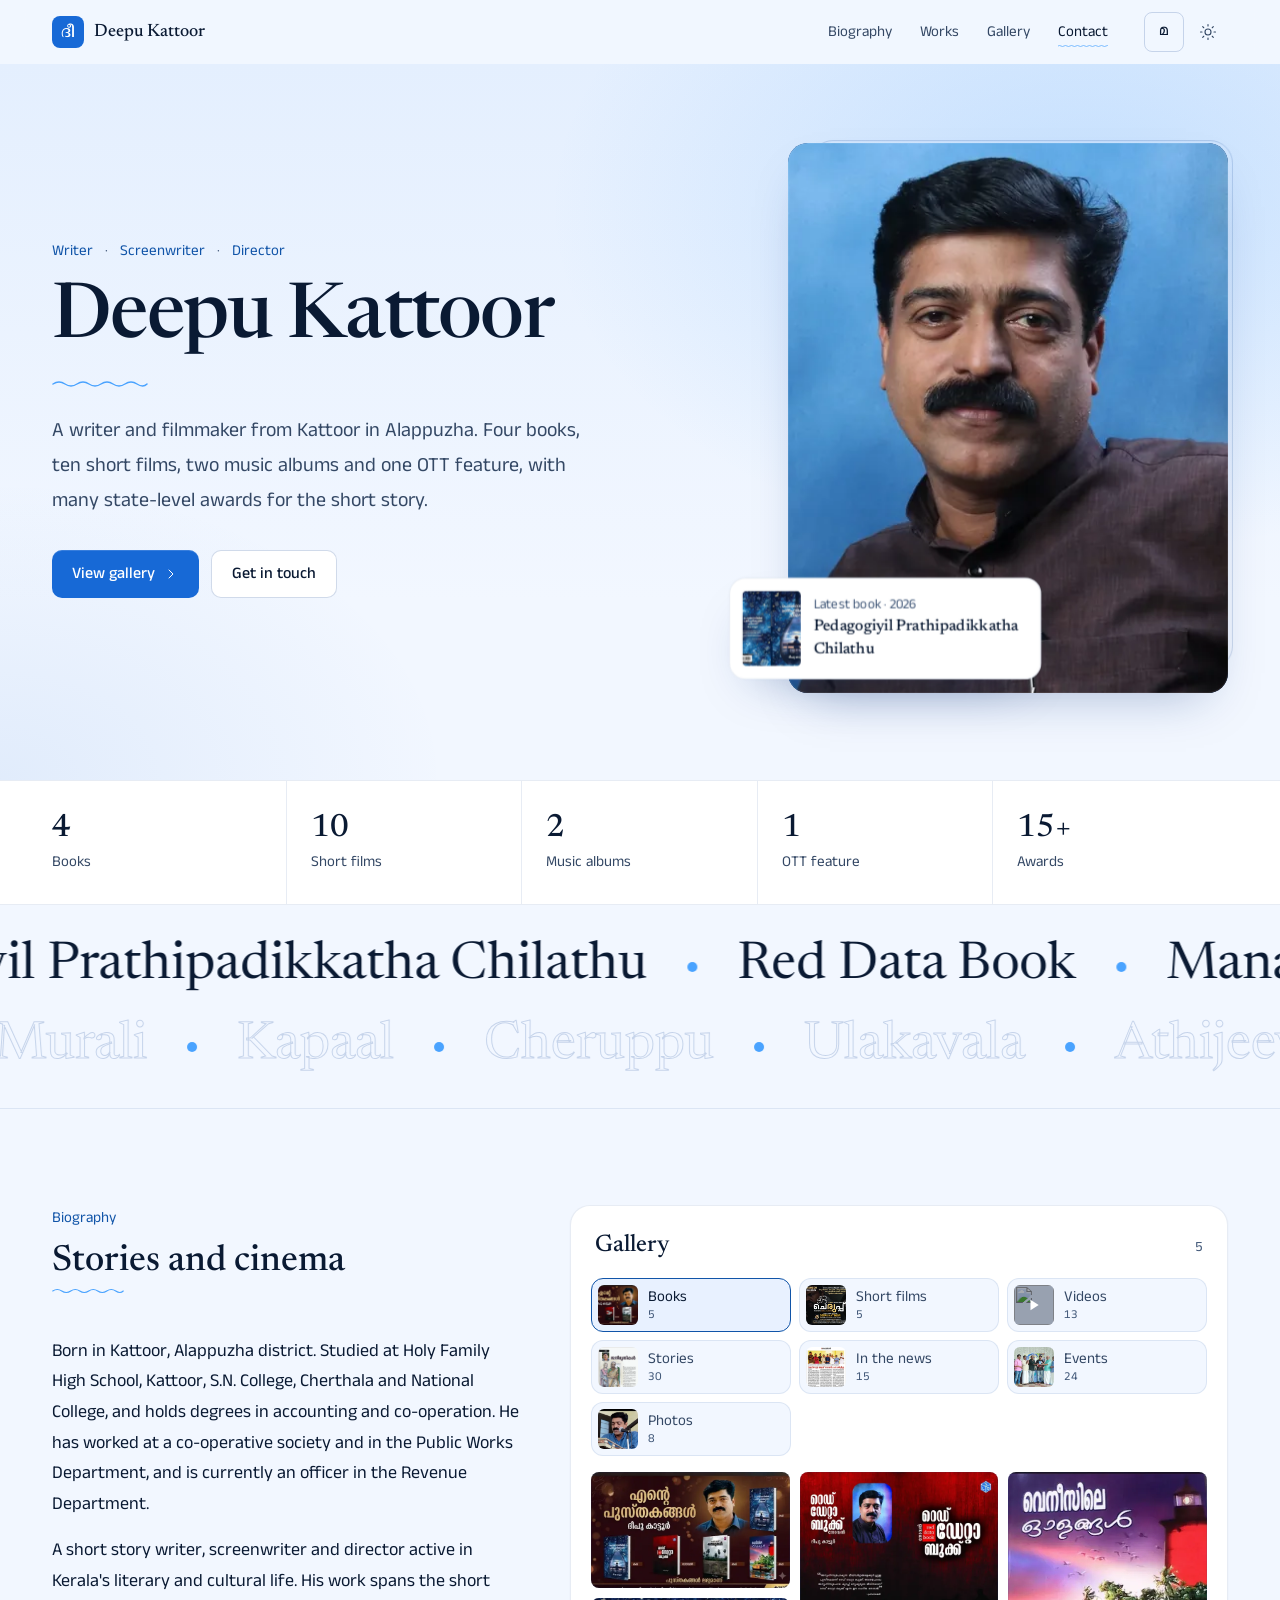
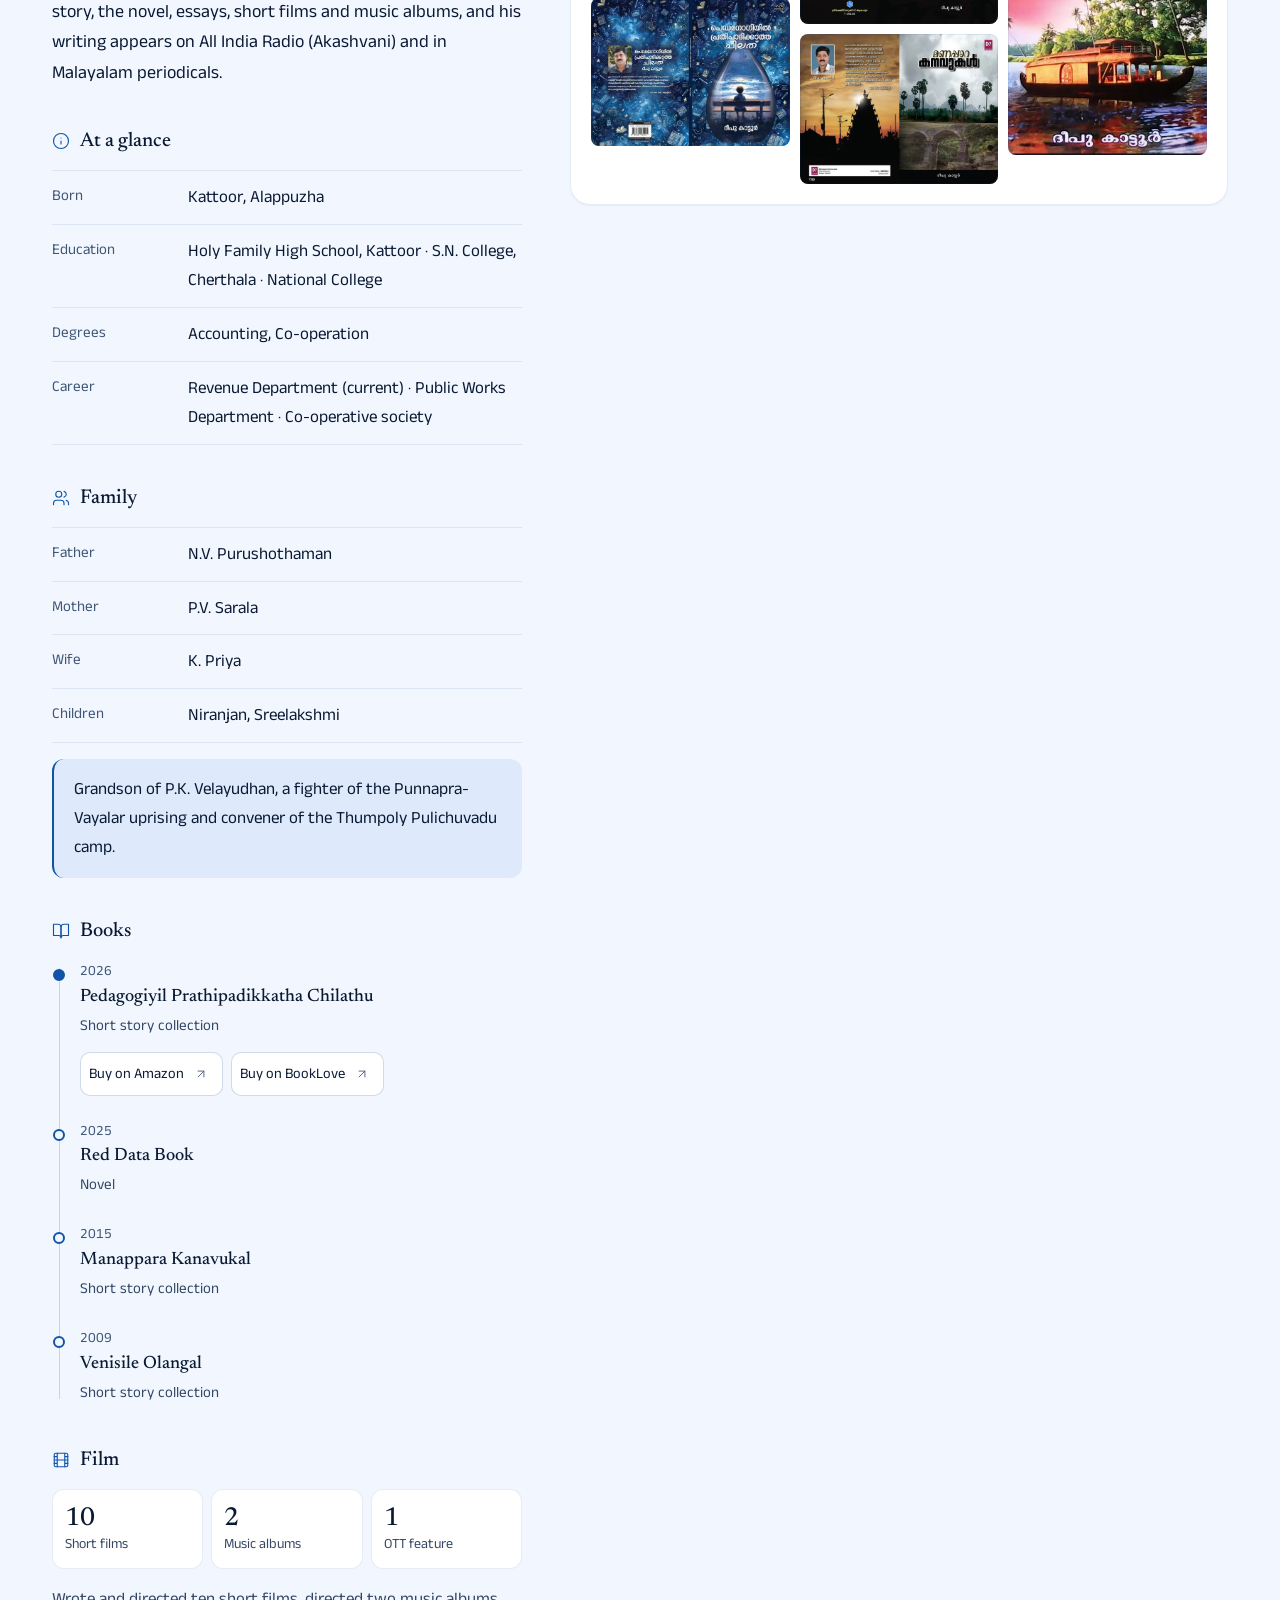
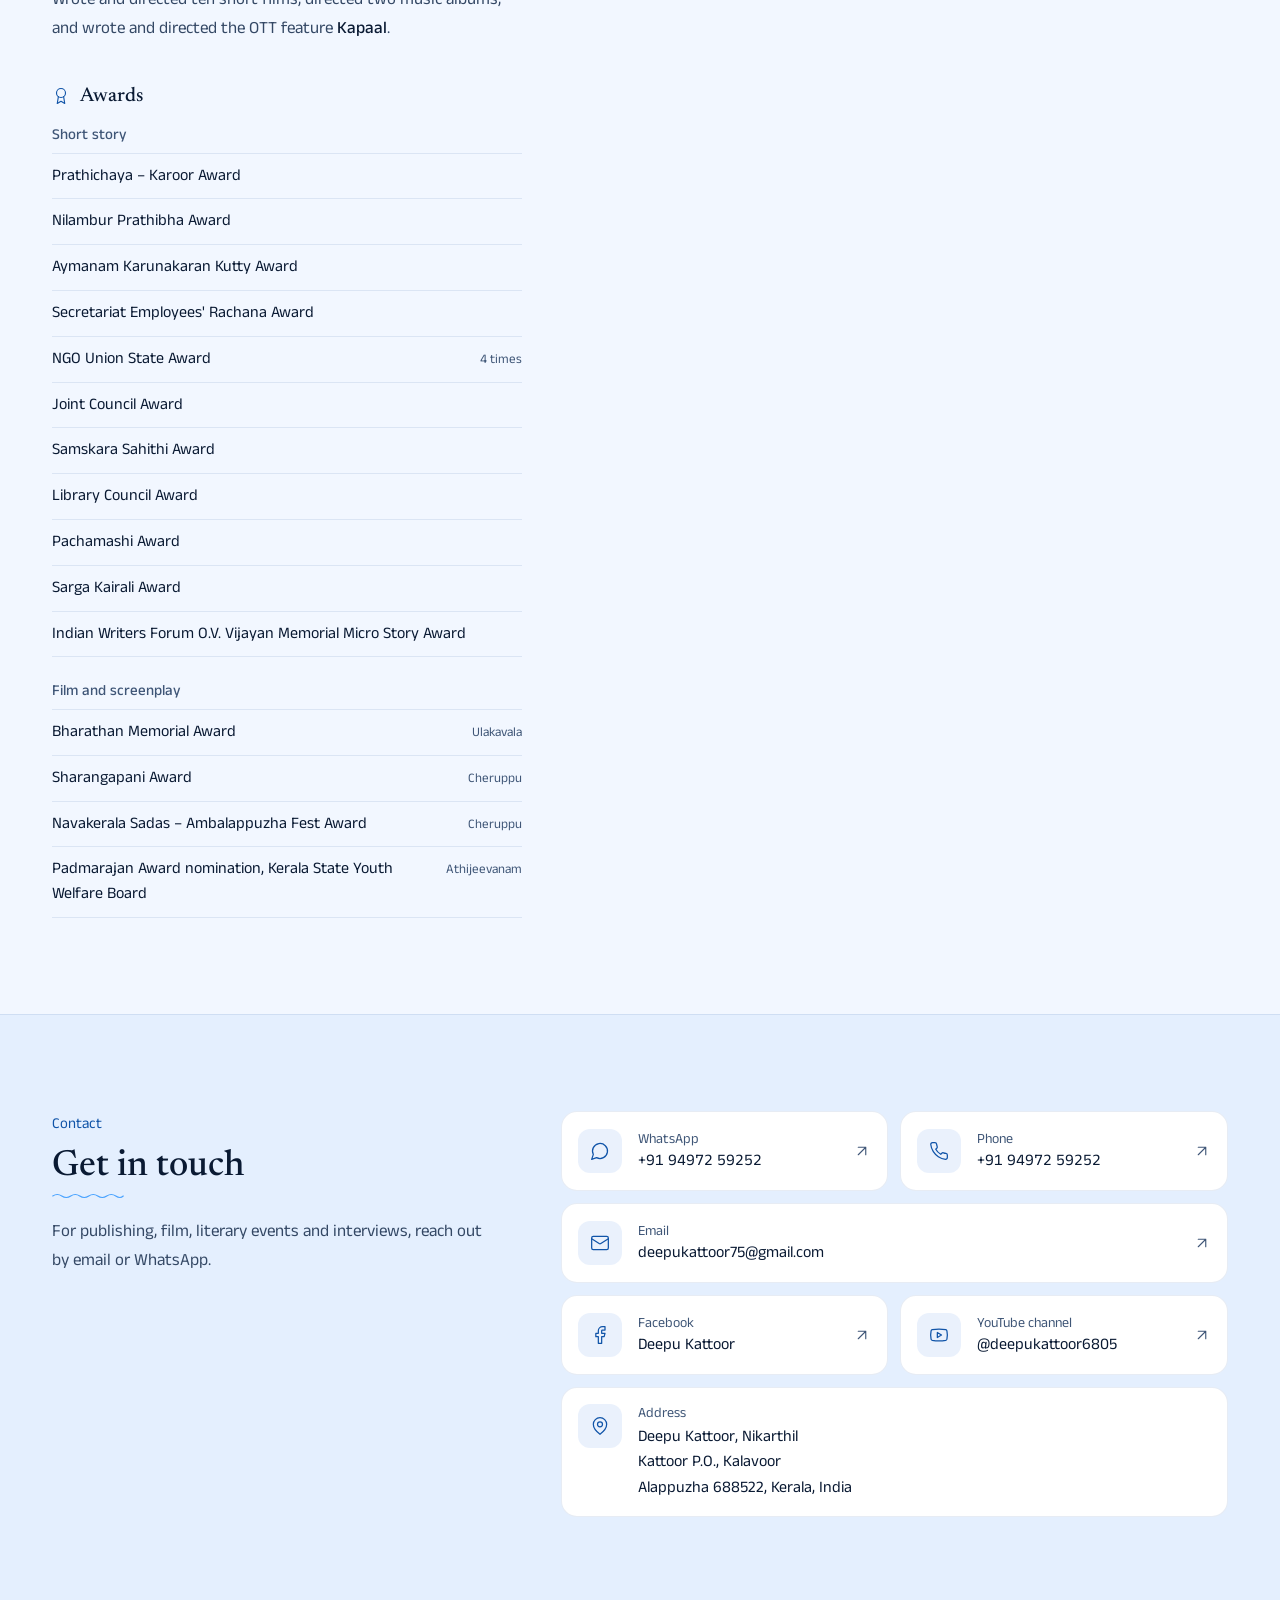
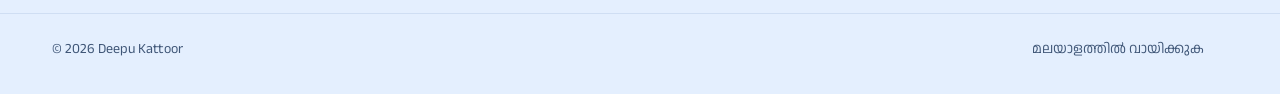
==== commit a0665f84: "chore: update styles and improve performance with caching headers" ====
--- a/en/index.html
+++ b/en/index.html
@@ -7,18 +7,19 @@
 <meta name="description" content="Official website of Deepu Kattoor, a Malayalam short story writer, novelist, screenwriter and director from Kattoor, Alappuzha. Books, short films, awards, gallery and contact.">
 <meta name="author" content="Deepu Kattoor">
 <meta name="robots" content="index, follow, max-image-preview:large">
-<link rel="canonical" href="https://YOUR-DOMAIN/en/">
-<link rel="alternate" hreflang="ml" href="https://YOUR-DOMAIN/">
-<link rel="alternate" hreflang="en" href="https://YOUR-DOMAIN/en/">
-<link rel="alternate" hreflang="x-default" href="https://YOUR-DOMAIN/">
+<meta name="google-site-verification" content="9L6oXmYeIFKNQ1r7pbo29DP8zrMGFbWn4EtM0cEXoVY">
+<link rel="canonical" href="https://deepukattoor.vercel.app/en/">
+<link rel="alternate" hreflang="ml" href="https://deepukattoor.vercel.app/">
+<link rel="alternate" hreflang="en" href="https://deepukattoor.vercel.app/en/">
+<link rel="alternate" hreflang="x-default" href="https://deepukattoor.vercel.app/">
 <meta name="theme-color" content="#f3f6fb">
-<meta name="color-scheme" content="light dark">
+<meta name="color-scheme" content="light">
 <meta property="og:type" content="profile">
 <meta property="og:site_name" content="Deepu Kattoor">
 <meta property="og:title" content="Deepu Kattoor — Malayalam writer, screenwriter and director">
 <meta property="og:description" content="Official website of Deepu Kattoor, a Malayalam short story writer, novelist, screenwriter and director from Kattoor, Alappuzha. Books, short films, awards, gallery and contact.">
-<meta property="og:url" content="https://YOUR-DOMAIN/en/">
-<meta property="og:image" content="https://YOUR-DOMAIN/Assets/img/og.jpg">
+<meta property="og:url" content="https://deepukattoor.vercel.app/en/">
+<meta property="og:image" content="https://deepukattoor.vercel.app/Assets/img/og.jpg">
 <meta property="og:image:width" content="1200">
 <meta property="og:image:height" content="630">
 <meta property="og:image:alt" content="Portrait of Deepu Kattoor">
@@ -29,7 +30,7 @@
 <meta name="twitter:card" content="summary_large_image">
 <meta name="twitter:title" content="Deepu Kattoor — Malayalam writer, screenwriter and director">
 <meta name="twitter:description" content="Official website of Deepu Kattoor, a Malayalam short story writer, novelist, screenwriter and director from Kattoor, Alappuzha. Books, short films, awards, gallery and contact.">
-<meta name="twitter:image" content="https://YOUR-DOMAIN/Assets/img/og.jpg">
+<meta name="twitter:image" content="https://deepukattoor.vercel.app/Assets/img/og.jpg">
 <link rel="icon" href="../favicon.svg" type="image/svg+xml">
 <link rel="apple-touch-icon" href="../Assets/img/apple-touch-icon.png">
 <link rel="manifest" href="../site.webmanifest">
@@ -38,30 +39,32 @@
 </script>
 <link rel="preconnect" href="https://fonts.googleapis.com">
 <link rel="preconnect" href="https://fonts.gstatic.com" crossorigin>
-<link rel="stylesheet" href="https://fonts.googleapis.com/css2?family=Anek+Malayalam:wght@400;500;600&family=Noto+Serif+Malayalam:wght@400;500;600&family=Newsreader:opsz,wght@6..72,400;6..72,500&display=swap">
+<link rel="preload" as="style" href="https://fonts.googleapis.com/css2?family=Anek+Malayalam:wght@400;500;600&family=Noto+Serif+Malayalam:wght@400;500;600&family=Newsreader:opsz,wght@6..72,400;6..72,500&display=swap">
+<link rel="stylesheet" href="https://fonts.googleapis.com/css2?family=Anek+Malayalam:wght@400;500;600&family=Noto+Serif+Malayalam:wght@400;500;600&family=Newsreader:opsz,wght@6..72,400;6..72,500&display=swap" media="print" onload="this.media='all'">
+<noscript><link rel="stylesheet" href="https://fonts.googleapis.com/css2?family=Anek+Malayalam:wght@400;500;600&family=Noto+Serif+Malayalam:wght@400;500;600&family=Newsreader:opsz,wght@6..72,400;6..72,500&display=swap"></noscript>
 <link rel="preload" as="image" href="../Assets/img/portrait.webp" imagesrcset="../Assets/img/portrait-480.webp 480w, ../Assets/img/portrait.webp 960w" imagesizes="(min-width: 900px) 440px, 90vw" fetchpriority="high">
-<link rel="stylesheet" href="../Assets/css/style.css?v=5">
+<link rel="stylesheet" href="../Assets/css/style.css?v=7">
 <script type="application/ld+json">
 {
  "@context": "https://schema.org",
  "@graph": [
   {
    "@type": "ProfilePage",
-   "@id": "https://YOUR-DOMAIN/en/#page",
-   "url": "https://YOUR-DOMAIN/en/",
+   "@id": "https://deepukattoor.vercel.app/en/#page",
+   "url": "https://deepukattoor.vercel.app/en/",
    "name": "Deepu Kattoor — Malayalam writer, screenwriter and director",
    "inLanguage": "en",
    "isPartOf": {
-    "@id": "https://YOUR-DOMAIN/#website"
+    "@id": "https://deepukattoor.vercel.app/#website"
    },
    "mainEntity": {
-    "@id": "https://YOUR-DOMAIN/#person"
+    "@id": "https://deepukattoor.vercel.app/#person"
    }
   },
   {
    "@type": "WebSite",
-   "@id": "https://YOUR-DOMAIN/#website",
-   "url": "https://YOUR-DOMAIN/",
+   "@id": "https://deepukattoor.vercel.app/#website",
+   "url": "https://deepukattoor.vercel.app/",
    "name": "Deepu Kattoor",
    "inLanguage": [
     "ml",
@@ -70,11 +73,11 @@
   },
   {
    "@type": "Person",
-   "@id": "https://YOUR-DOMAIN/#person",
+   "@id": "https://deepukattoor.vercel.app/#person",
    "name": "Deepu Kattoor",
    "alternateName": "ദീപു കാട്ടൂർ",
-   "url": "https://YOUR-DOMAIN/",
-   "image": "https://YOUR-DOMAIN/Assets/img/portrait.webp",
+   "url": "https://deepukattoor.vercel.app/",
+   "image": "https://deepukattoor.vercel.app/Assets/img/portrait.webp",
    "jobTitle": [
     "Writer",
     "Screenwriter",
@@ -139,7 +142,7 @@
    "genre": "Short story collection",
    "datePublished": "2026",
    "author": {
-    "@id": "https://YOUR-DOMAIN/#person"
+    "@id": "https://deepukattoor.vercel.app/#person"
    },
    "offers": [
     {
@@ -171,7 +174,7 @@
    "genre": "Novel",
    "datePublished": "2025",
    "author": {
-    "@id": "https://YOUR-DOMAIN/#person"
+    "@id": "https://deepukattoor.vercel.app/#person"
    }
   },
   {
@@ -183,7 +186,7 @@
    "genre": "Short story collection",
    "datePublished": "2015",
    "author": {
-    "@id": "https://YOUR-DOMAIN/#person"
+    "@id": "https://deepukattoor.vercel.app/#person"
    }
   },
   {
@@ -195,7 +198,7 @@
    "genre": "Short story collection",
    "datePublished": "2009",
    "author": {
-    "@id": "https://YOUR-DOMAIN/#person"
+    "@id": "https://deepukattoor.vercel.app/#person"
    }
   },
   {
@@ -203,10 +206,10 @@
    "name": "Kapaal",
    "alternateName": "കപാൽ",
    "director": {
-    "@id": "https://YOUR-DOMAIN/#person"
-   },
-   "author": {
-    "@id": "https://YOUR-DOMAIN/#person"
+    "@id": "https://deepukattoor.vercel.app/#person"
+   },
+   "author": {
+    "@id": "https://deepukattoor.vercel.app/#person"
    },
    "inLanguage": "ml"
   }
@@ -244,12 +247,12 @@
           <a class="btn btn--ghost" href="#contact">Get in touch</a>
         </div>
       </div>
-      <figure class="portrait reveal reveal--right" style="--i:2">
+      <figure class="portrait">
        <div class="portrait__tilt">
         <span class="portrait__ring" aria-hidden="true"></span>
         <div class="portrait__frame">
           <span class="portrait__shine" aria-hidden="true"></span>
-          <img src="../Assets/img/portrait.webp" srcset="../Assets/img/portrait-480.webp 480w, ../Assets/img/portrait.webp 960w" sizes="(min-width: 900px) 440px, 90vw" width="960" height="1200" alt="Portrait of Deepu Kattoor" fetchpriority="high" decoding="async">
+          <img src="../Assets/img/portrait.webp" srcset="../Assets/img/portrait-480.webp 480w, ../Assets/img/portrait.webp 960w" sizes="(min-width: 900px) 440px, 90vw" width="960" height="1200" alt="Portrait of Deepu Kattoor" fetchpriority="high">
         </div>
         <a class="latest" href="#works">
           <img src="../Assets/img/books/thumb/02.webp" width="56" height="72" alt="" loading="lazy" decoding="async">
@@ -367,6 +370,6 @@
   <div class="lb__strip"></div>
 </dialog>
 
-<script src="../Assets/js/main.js?v=5" defer></script>
+<script src="../Assets/js/main.js?v=7" defer></script>
 </body>
 </html>
--- a/Assets/css/style.css
+++ b/Assets/css/style.css
@@ -9,12 +9,12 @@
   --card: #ffffff;
   --raised: #e8f1ff;
   --text: #0a1a33;
-  --text-2: #3c5272;
-  --text-3: #546b8c;
+  --text-2: #344865;
+  --text-3: #3f5677;
   --line: rgba(20, 70, 150, 0.1);
   --line-strong: rgba(20, 70, 150, 0.2);
   --accent: #1769d6;
-  --accent-ink: #1460c4;
+  --accent-ink: #1054a8;
   --accent-soft: rgba(23, 105, 214, 0.09);
   --sky: #4aa3ff;
   --sky-soft: rgba(74, 163, 255, 0.16);
@@ -48,32 +48,6 @@
 
 :root[lang="en"] { --font-display: "Newsreader", "Noto Serif Malayalam", Georgia, serif; }
 
-@media (prefers-color-scheme: dark) {
-  :root:not([data-theme="light"]) {
-    /* Dark — true black with the blue accent */
-    --bg: #050506;
-    --bg-deep: #000000;
-    --card: #111114;
-    --raised: #1b1b20;
-    --text: #f3f4f6;
-    --text-2: #b3b7bf;
-    --text-3: #8c919b;
-    --line: rgba(255, 255, 255, 0.09);
-    --line-strong: rgba(255, 255, 255, 0.18);
-    --accent: #5ab0ff;
-    --accent-ink: #84c4ff;
-    --accent-soft: rgba(90, 176, 255, 0.13);
-    --sky: #7cc4ff;
-    --sky-soft: rgba(124, 196, 255, 0.16);
-    --on-accent: #03101f;
-    --shadow-sm: none;
-    --shadow-lg: 0 28px 70px -28px rgba(0, 6, 20, 0.85);
-    --hero-glow: radial-gradient(55% 65% at 85% 15%, rgba(90, 176, 255, 0.13), transparent 70%),
-                 radial-gradient(45% 55% at 5% 95%, rgba(64, 120, 255, 0.06), transparent 70%);
-    --page-glow: none;
-    color-scheme: dark;
-  }
-}
 :root[data-theme="dark"] {
   /* Dark — true black with the blue accent */
   --bg: #050506;
@@ -176,7 +150,11 @@
   background: var(--sky);
   -webkit-mask: url("data:image/svg+xml,%3Csvg xmlns='http://www.w3.org/2000/svg' viewBox='0 0 24 4'%3E%3Cpath d='M0 2 Q3 0 6 2 T12 2 T18 2 T24 2' fill='none' stroke='%23000' stroke-width='1.4'/%3E%3C/svg%3E") repeat-x left center / 12px 4px;
           mask: url("data:image/svg+xml,%3Csvg xmlns='http://www.w3.org/2000/svg' viewBox='0 0 24 4'%3E%3Cpath d='M0 2 Q3 0 6 2 T12 2 T18 2 T24 2' fill='none' stroke='%23000' stroke-width='1.4'/%3E%3C/svg%3E") repeat-x left center / 12px 4px;
-  animation: waveSlide 1.6s linear infinite;
+}
+@media (hover: hover) and (min-width: 900px) and (prefers-reduced-motion: no-preference) {
+  .nav a.is-active:hover::after {
+    animation: waveSlide 1.6s linear infinite;
+  }
 }
 @keyframes waveSlide { to { -webkit-mask-position: 12px center; mask-position: 12px center; } }
 
@@ -195,10 +173,6 @@
 .theme-btn .i-moon { display: none; }
 :root[data-theme="dark"] .theme-btn .i-sun { display: none; }
 :root[data-theme="dark"] .theme-btn .i-moon { display: block; }
-@media (prefers-color-scheme: dark) {
-  :root:not([data-theme="light"]) .theme-btn .i-sun { display: none; }
-  :root:not([data-theme="light"]) .theme-btn .i-moon { display: block; }
-}
 .menu-btn .i-x { display: none; }
 .menu-open .menu-btn .i-x { display: block; }
 .menu-open .menu-btn .i-menu { display: none; }
@@ -562,6 +536,7 @@
 .hero h1 .w > span { display: inline-block; transform: translateY(105%); opacity: 0; transition: transform 1000ms var(--ease), opacity 600ms var(--ease); transition-delay: calc(120ms + var(--w, 0) * 110ms); }
 .is-loaded .hero h1 .w > span { transform: none; opacity: 1; }
 .hero h1.reveal { opacity: 1; transform: none; }
+.hero .portrait, .hero .portrait.reveal { opacity: 1; transform: none; }
 
 /* Waterline draws itself */
 .js .waterline path { stroke-dasharray: 130; stroke-dashoffset: 130; transition: stroke-dashoffset 1400ms var(--ease) 200ms; }
@@ -606,8 +581,6 @@
 .band__row span::after { content: ""; width: 10px; height: 10px; border-radius: 50%; background: var(--sky); flex: none; }
 .band__row--alt span { color: transparent; -webkit-text-stroke: 1px var(--line-strong); }
 :root[data-theme="dark"] .band__row--alt span { -webkit-text-stroke-color: rgba(150,195,255,0.4); }
-@media (prefers-color-scheme: dark) { :root:not([data-theme="light"]) .band__row--alt span { -webkit-text-stroke-color: rgba(150,195,255,0.4); } }
-
 /* Timeline fills as you scroll */
 .timeline::after { content: ""; position: absolute; left: 6px; top: 8px; width: 2px; height: calc(100% - 16px);
   background: linear-gradient(var(--accent), var(--sky)); transform-origin: top; transform: scaleY(var(--tp, 0)); border-radius: 2px; }
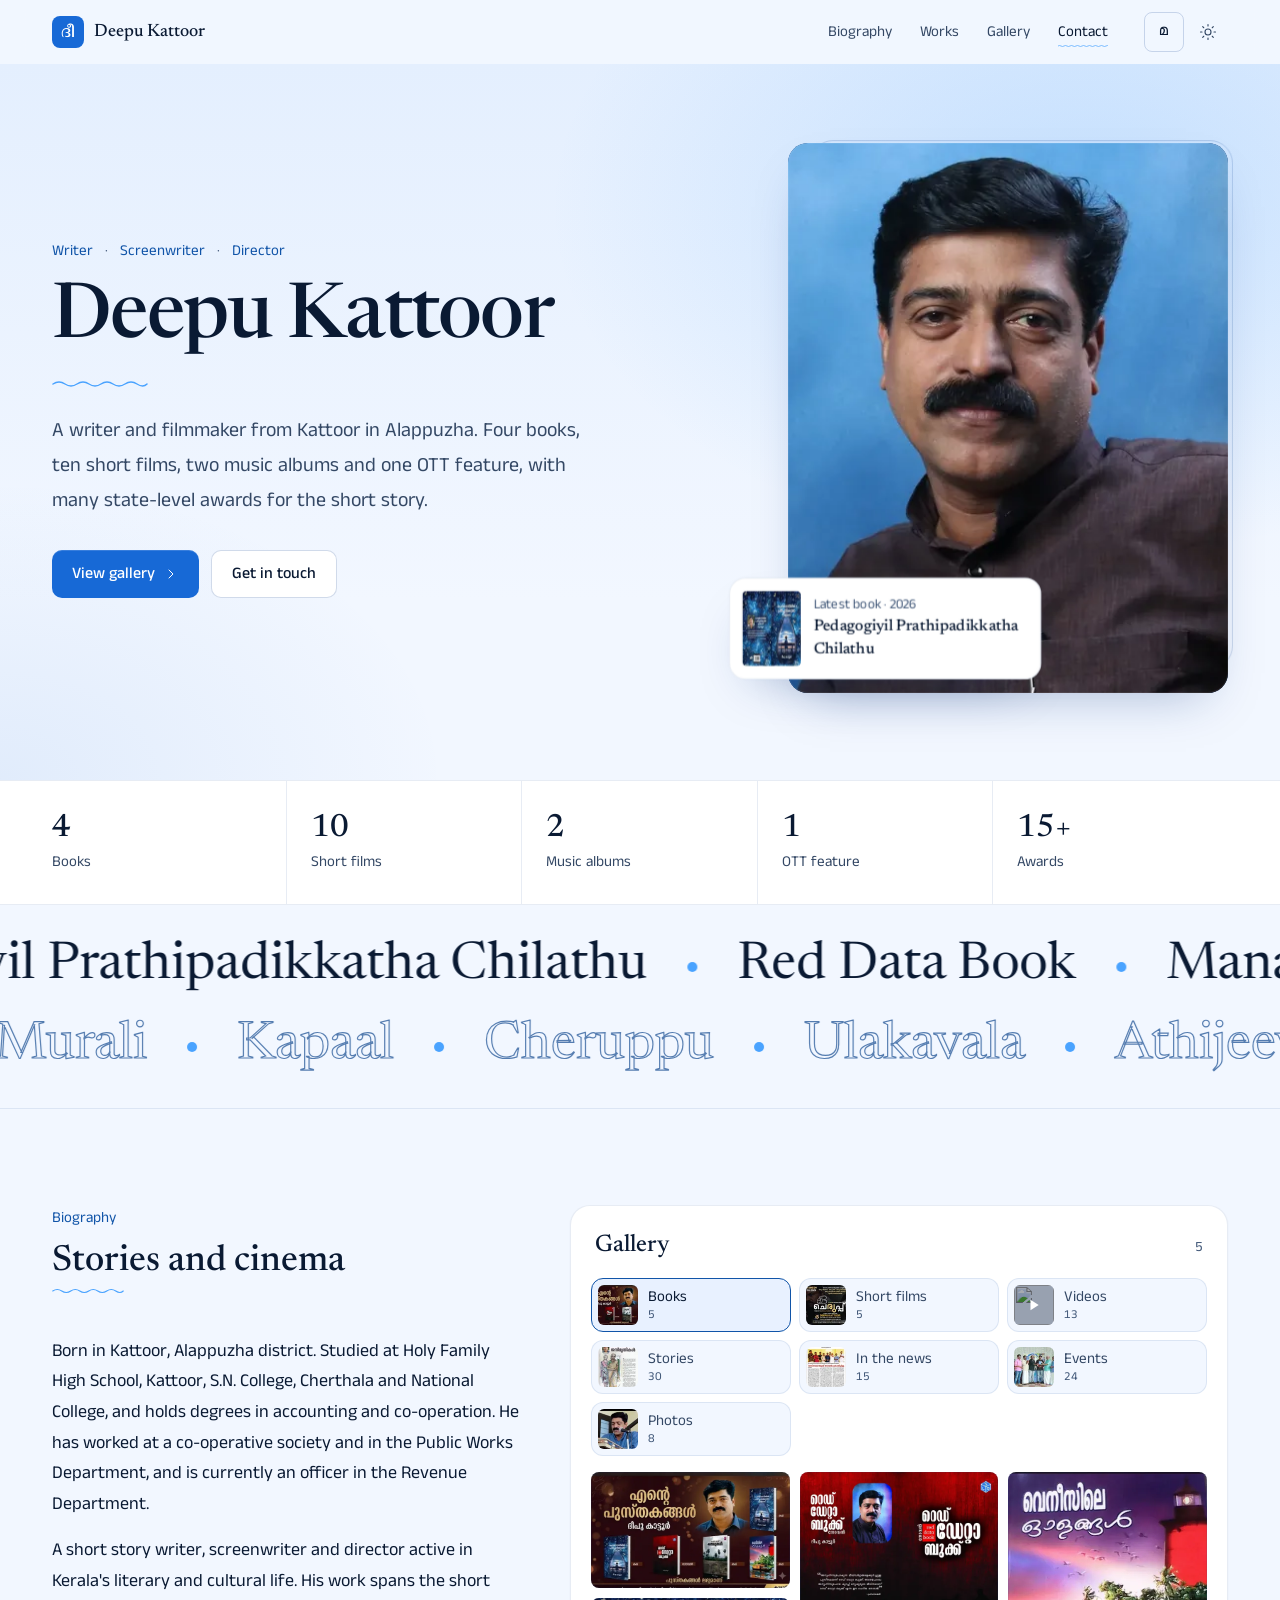
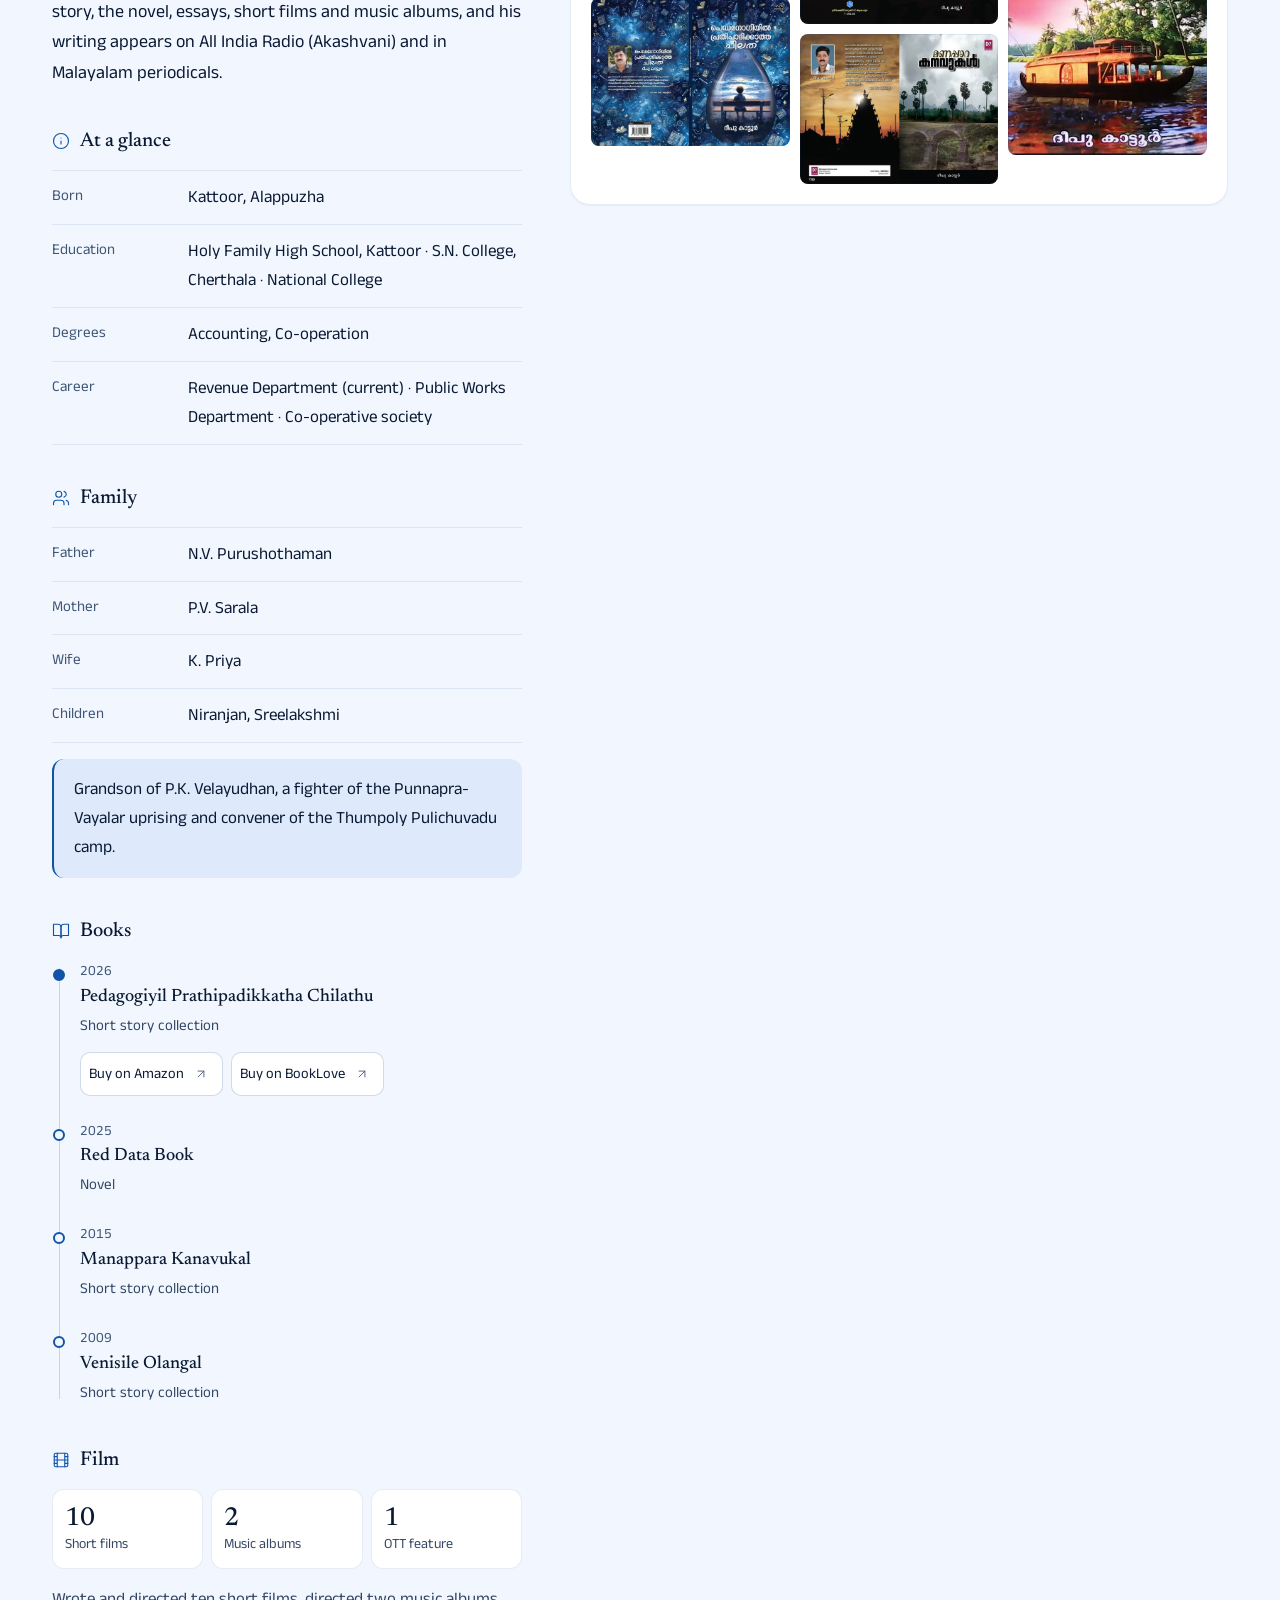
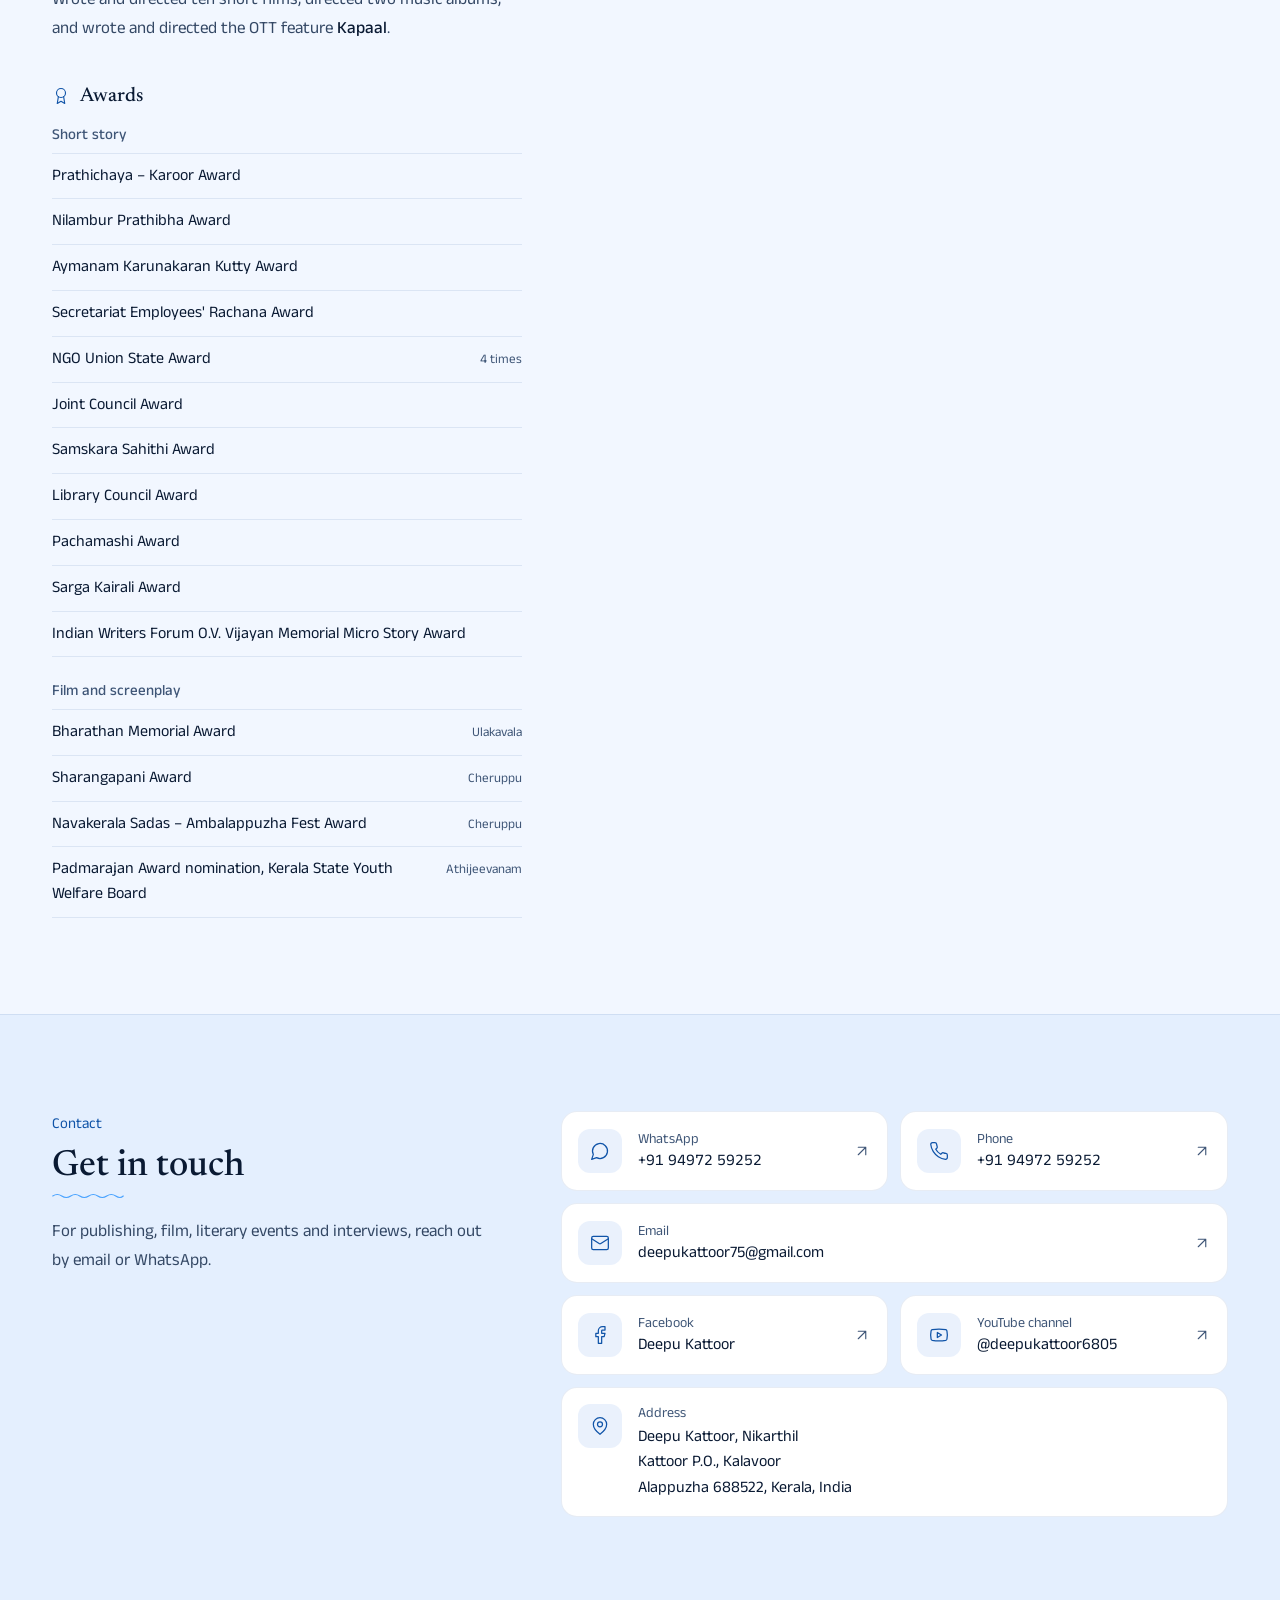
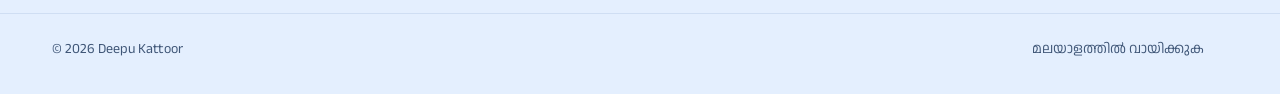
==== commit 46d97451: "Optimize for 100 Performance and 100 Accessibility" ====
--- a/en/index.html
+++ b/en/index.html
@@ -39,11 +39,691 @@
 </script>
 <link rel="preconnect" href="https://fonts.googleapis.com">
 <link rel="preconnect" href="https://fonts.gstatic.com" crossorigin>
-<link rel="preload" as="style" href="https://fonts.googleapis.com/css2?family=Anek+Malayalam:wght@400;500;600&family=Noto+Serif+Malayalam:wght@400;500;600&family=Newsreader:opsz,wght@6..72,400;6..72,500&display=swap">
-<link rel="stylesheet" href="https://fonts.googleapis.com/css2?family=Anek+Malayalam:wght@400;500;600&family=Noto+Serif+Malayalam:wght@400;500;600&family=Newsreader:opsz,wght@6..72,400;6..72,500&display=swap" media="print" onload="this.media='all'">
-<noscript><link rel="stylesheet" href="https://fonts.googleapis.com/css2?family=Anek+Malayalam:wght@400;500;600&family=Noto+Serif+Malayalam:wght@400;500;600&family=Newsreader:opsz,wght@6..72,400;6..72,500&display=swap"></noscript>
-<link rel="preload" as="image" href="../Assets/img/portrait.webp" imagesrcset="../Assets/img/portrait-480.webp 480w, ../Assets/img/portrait.webp 960w" imagesizes="(min-width: 900px) 440px, 90vw" fetchpriority="high">
-<link rel="stylesheet" href="../Assets/css/style.css?v=7">
+<link rel="preload" as="style" href="https://fonts.googleapis.com/css2?family=Anek+Malayalam:wght@400;500;600&family=Noto+Serif+Malayalam:wght@500&family=Newsreader:opsz,wght@6..72,400;6..72,500&display=swap">
+<link rel="stylesheet" href="https://fonts.googleapis.com/css2?family=Anek+Malayalam:wght@400;500;600&family=Noto+Serif+Malayalam:wght@500&family=Newsreader:opsz,wght@6..72,400;6..72,500&display=swap" media="print" onload="this.media='all'">
+<noscript><link rel="stylesheet" href="https://fonts.googleapis.com/css2?family=Anek+Malayalam:wght@400;500;600&family=Noto+Serif+Malayalam:wght@500&family=Newsreader:opsz,wght@6..72,400;6..72,500&display=swap"></noscript>
+<link rel="preload" as="image" href="../Assets/img/portrait-360.webp" imagesrcset="../Assets/img/portrait-360.webp 360w, ../Assets/img/portrait-480.webp 480w, ../Assets/img/portrait.webp 960w" imagesizes="(min-width: 900px) 440px, (min-width: 480px) 400px, 90vw" fetchpriority="high">
+<style>
+/* Deepu Kattoor — portfolio
+   Palette: backwater blue on ink-tinted neutrals. One accent, used sparingly. */
+
+
+:root {
+  /* Light — sky over the backwaters */
+  --bg: #f2f7ff;
+  --bg-deep: #e4effe;
+  --card: #ffffff;
+  --raised: #e8f1ff;
+  --text: #0a1a33;
+  --text-2: #344865;
+  --text-3: #3f5677;
+  --line: rgba(20, 70, 150, 0.1);
+  --line-strong: rgba(20, 70, 150, 0.2);
+  --accent: #1769d6;
+  --accent-ink: #1054a8;
+  --accent-soft: rgba(23, 105, 214, 0.09);
+  --sky: #4aa3ff;
+  --sky-soft: rgba(74, 163, 255, 0.16);
+  --on-accent: #ffffff;
+  --shadow-sm: 0 1px 2px rgba(10, 40, 90, 0.06);
+  --shadow-lg: 0 22px 50px -24px rgba(10, 50, 120, 0.35);
+  --scrim: rgba(3, 10, 26, 0.94);
+  --hero-glow: radial-gradient(60% 70% at 85% 20%, rgba(74, 163, 255, 0.22), transparent 70%),
+               radial-gradient(50% 60% at 0% 100%, rgba(23, 105, 214, 0.08), transparent 70%);
+  --page-glow: none;
+
+  --font-body: "Anek Malayalam", "Noto Sans Malayalam", system-ui, sans-serif;
+  --font-display: "Noto Serif Malayalam", "Newsreader", Georgia, serif;
+
+  --ease: cubic-bezier(0.22, 1, 0.36, 1);
+  --t-fast: 160ms;
+  --t-mid: 220ms;
+  --t-slow: 480ms;
+  --t-reveal: 760ms;
+
+  --r-sm: 8px;
+  --r-md: 12px;
+  --r-lg: 16px;
+  --r-xl: 20px;
+
+  --wrap: 1240px;
+  --gutter: 20px;
+  --header-h: 64px;
+  color-scheme: light;
+}
+
+:root[lang="en"] { --font-display: "Newsreader", "Noto Serif Malayalam", Georgia, serif; }
+
+:root[data-theme="dark"] {
+  /* Dark — true black with the blue accent */
+  --bg: #050506;
+  --bg-deep: #000000;
+  --card: #111114;
+  --raised: #1b1b20;
+  --text: #f3f4f6;
+  --text-2: #b3b7bf;
+  --text-3: #8c919b;
+  --line: rgba(255, 255, 255, 0.09);
+  --line-strong: rgba(255, 255, 255, 0.18);
+  --accent: #5ab0ff;
+  --accent-ink: #84c4ff;
+  --accent-soft: rgba(90, 176, 255, 0.13);
+  --sky: #7cc4ff;
+  --sky-soft: rgba(124, 196, 255, 0.16);
+  --on-accent: #03101f;
+  --shadow-sm: none;
+  --shadow-lg: 0 28px 70px -28px rgba(0, 6, 20, 0.85);
+  --hero-glow: radial-gradient(55% 65% at 85% 15%, rgba(90, 176, 255, 0.13), transparent 70%),
+               radial-gradient(45% 55% at 5% 95%, rgba(64, 120, 255, 0.06), transparent 70%);
+  --page-glow: none;
+  color-scheme: dark;
+}
+
+@media (min-width: 768px) { :root { --gutter: 32px; } }
+
+/* ---------- Base ---------- */
+*, *::before, *::after { box-sizing: border-box; }
+html { -webkit-text-size-adjust: 100%; scroll-behavior: smooth; scroll-padding-top: calc(var(--header-h) + 16px); }
+body {
+  margin: 0;
+  background: var(--page-glow) no-repeat, var(--bg);
+  background-attachment: fixed;
+  color: var(--text);
+  font-family: var(--font-body);
+  font-size: 17px;
+  line-height: 1.7;
+  text-rendering: optimizeLegibility;
+  -webkit-font-smoothing: antialiased;
+  transition: background-color var(--t-slow) var(--ease), color var(--t-slow) var(--ease);
+  overflow-x: hidden;
+}
+img { max-width: 100%; display: block; height: auto; }
+a { color: inherit; text-decoration: none; }
+button { font: inherit; color: inherit; background: none; border: 0; padding: 0; cursor: pointer; }
+h1, h2, h3, h4 { font-family: var(--font-display); font-weight: 500; line-height: 1.3; margin: 0; letter-spacing: 0; }
+p { margin: 0; }
+ul, ol, dl { margin: 0; padding: 0; }
+.icon { width: 18px; height: 18px; flex: none; stroke: currentColor; fill: none; stroke-width: 1.5; stroke-linecap: round; stroke-linejoin: round; }
+.icon--fill { fill: currentColor; stroke: none; }
+.num { font-variant-numeric: tabular-nums; }
+.sr-only { position: absolute; width: 1px; height: 1px; padding: 0; margin: -1px; overflow: hidden; clip: rect(0 0 0 0); white-space: nowrap; border: 0; }
+
+:focus-visible { outline: 2px solid var(--accent-ink); outline-offset: 3px; border-radius: 6px; }
+
+.skip {
+  position: fixed; left: 16px; top: -60px; z-index: 100;
+  background: var(--text); color: var(--bg); padding: 8px 16px; border-radius: var(--r-sm);
+  transition: top var(--t-fast) var(--ease);
+}
+.skip:focus { top: 12px; }
+
+.wrap { width: 100%; max-width: var(--wrap); margin: 0 auto; padding: 0 var(--gutter); }
+
+/* Signature: the waterline */
+.waterline { display: block; width: 72px; height: 10px; color: var(--sky); }
+.waterline path { fill: none; stroke: currentColor; stroke-width: 1.5; stroke-linecap: round; }
+
+/* ---------- Header ---------- */
+.header {
+  position: sticky; top: 0; z-index: 40;
+  height: var(--header-h);
+  background: color-mix(in srgb, var(--bg) 86%, transparent);
+  backdrop-filter: saturate(1.2) blur(12px);
+  -webkit-backdrop-filter: saturate(1.2) blur(12px);
+  border-bottom: 1px solid transparent;
+  transition: border-color var(--t-mid) var(--ease), background-color var(--t-slow) var(--ease);
+}
+.header.is-scrolled { border-bottom-color: var(--line); }
+.header__in { height: 100%; display: flex; align-items: center; gap: 16px; }
+.brand { display: flex; align-items: center; gap: 10px; font-family: var(--font-display); font-size: 18px; font-weight: 500; line-height: 1; }
+.brand__mark {
+  width: 32px; height: 32px; border-radius: var(--r-sm);
+  display: grid; place-items: center;
+  background: var(--accent); color: var(--on-accent);
+  font-size: 16px; font-weight: 500; font-family: var(--font-display);
+  padding-top: 3px;
+}
+.nav { margin-left: auto; display: none; gap: 4px; }
+.nav a {
+  position: relative; padding: 6px 12px; border-radius: var(--r-sm);
+  color: var(--text-2); font-size: 15px;
+  transition: color var(--t-fast) var(--ease), background-color var(--t-fast) var(--ease);
+}
+.nav a:hover { color: var(--text); background: var(--raised); }
+.nav a.is-active { color: var(--text); }
+.nav a.is-active::after {
+  content: ""; position: absolute; left: 12px; right: 12px; bottom: 2px; height: 4px;
+  background: var(--sky);
+  -webkit-mask: url("data:image/svg+xml,%3Csvg xmlns='http://www.w3.org/2000/svg' viewBox='0 0 24 4'%3E%3Cpath d='M0 2 Q3 0 6 2 T12 2 T18 2 T24 2' fill='none' stroke='%23000' stroke-width='1.4'/%3E%3C/svg%3E") repeat-x left center / 12px 4px;
+          mask: url("data:image/svg+xml,%3Csvg xmlns='http://www.w3.org/2000/svg' viewBox='0 0 24 4'%3E%3Cpath d='M0 2 Q3 0 6 2 T12 2 T18 2 T24 2' fill='none' stroke='%23000' stroke-width='1.4'/%3E%3C/svg%3E") repeat-x left center / 12px 4px;
+}
+
+.tools { display: flex; align-items: center; gap: 4px; margin-left: auto; }
+@media (min-width: 900px) { .nav + .tools { margin-left: 8px; } }
+.tool {
+  height: 40px; min-width: 40px; padding: 0 10px; border-radius: var(--r-sm);
+  display: inline-flex; align-items: center; justify-content: center; gap: 6px;
+  color: var(--text-2); font-size: 14px;
+  transition: color var(--t-fast) var(--ease), background-color var(--t-fast) var(--ease);
+}
+.tool:hover { color: var(--text); background: var(--raised); }
+.tool:active { transform: scale(0.97); }
+.lang { border: 1px solid var(--line-strong); }
+.lang b { font-weight: 500; color: var(--text); }
+.theme-btn .i-moon { display: none; }
+:root[data-theme="dark"] .theme-btn .i-sun { display: none; }
+:root[data-theme="dark"] .theme-btn .i-moon { display: block; }
+.menu-btn .i-x { display: none; }
+.menu-open .menu-btn .i-x { display: block; }
+.menu-open .menu-btn .i-menu { display: none; }
+
+.sheet {
+  position: fixed; inset: var(--header-h) 0 auto 0; z-index: 39;
+  background: var(--bg); border-bottom: 1px solid var(--line);
+  padding: 8px var(--gutter) 20px;
+  opacity: 0; transform: translateY(-8px); pointer-events: none;
+  transition: opacity var(--t-mid) var(--ease), transform var(--t-mid) var(--ease);
+}
+.menu-open .sheet { opacity: 1; transform: none; pointer-events: auto; }
+.sheet a {
+  display: flex; align-items: center; justify-content: space-between;
+  min-height: 52px; font-size: 18px; border-bottom: 1px solid var(--line);
+}
+.sheet a:last-child { border-bottom: 0; }
+.sheet .icon { color: var(--text-3); }
+
+@media (min-width: 900px) {
+  .nav { display: flex; }
+  .menu-btn, .sheet { display: none; }
+}
+
+/* ---------- Hero ---------- */
+.hero { position: relative; padding: 32px 0 48px; overflow: hidden; }
+.hero::before {
+  content: ""; position: absolute; inset: 0 0 auto 0; height: 100%;
+  background: var(--hero-glow), linear-gradient(180deg, var(--bg-deep), var(--bg) 75%);
+  z-index: -1;
+}
+.hero__grid { display: grid; gap: 40px; align-items: center; }
+.hero__roles { display: flex; flex-wrap: wrap; gap: 4px 12px; color: var(--accent-ink); font-size: 15px; margin-bottom: 16px; }
+.hero__roles span:not(:last-child)::after { content: "·"; margin-left: 12px; color: var(--text-3); }
+.hero h1 { font-size: clamp(42px, 9vw, 76px); line-height: 1.12; font-weight: 500; }
+:root[lang="en"] .hero h1 { letter-spacing: -0.02em; line-height: 1.04; }
+.hero .waterline { margin: 20px 0 24px; width: 96px; }
+.hero__lead { font-size: clamp(18px, 2.2vw, 20px); line-height: 1.75; color: var(--text-2); max-width: 34rem; }
+.hero__cta { display: flex; flex-wrap: wrap; gap: 12px; margin-top: 32px; }
+
+.btn {
+  display: inline-flex; align-items: center; justify-content: center; gap: 8px;
+  min-height: 48px; padding: 0 20px; border-radius: 10px;
+  font-size: 16px; font-weight: 500;
+  transition: background-color var(--t-fast) var(--ease), color var(--t-fast) var(--ease), border-color var(--t-fast) var(--ease), transform var(--t-fast) var(--ease);
+}
+.btn:active { transform: scale(0.97); }
+.btn--primary { background: var(--accent); color: var(--on-accent); box-shadow: inset 0 1px 0 rgba(255,255,255,0.14); }
+.btn--primary:hover { background: color-mix(in srgb, var(--accent) 88%, #000); }
+.btn--ghost { border: 1px solid var(--line-strong); color: var(--text); background: var(--card); }
+.btn--ghost:hover { background: var(--raised); }
+
+.portrait { position: relative; max-width: 440px; margin: 0 auto; width: 100%; }
+.portrait__frame {
+  position: relative; border-radius: var(--r-xl); overflow: hidden;
+  aspect-ratio: 4 / 5; background: #1c3f7a;
+  box-shadow: var(--shadow-lg);
+}
+.portrait__frame img { width: 100%; height: 100%; object-fit: cover; }
+.portrait__frame::after {
+  content: ""; position: absolute; inset: 0; border-radius: inherit;
+  box-shadow: inset 0 0 0 1px rgba(255,255,255,0.08);
+}
+.latest {
+  position: absolute; left: -12px; bottom: 24px; right: 24px; max-width: 300px;
+  display: flex; gap: 12px; align-items: center;
+  padding: 12px; border-radius: var(--r-lg);
+  background: var(--card); border: 1px solid var(--line);
+  box-shadow: var(--shadow-lg);
+  transition: transform var(--t-mid) var(--ease), border-color var(--t-mid) var(--ease);
+}
+.latest:hover { transform: translateY(-2px); border-color: var(--line-strong); }
+.latest img { width: 56px; height: 72px; object-fit: cover; border-radius: 4px; flex: none; }
+.latest small { display: block; color: var(--text-3); font-size: 13px; line-height: 1.4; }
+.latest strong { display: block; font-family: var(--font-display); font-weight: 500; font-size: 15px; line-height: 1.45; margin-top: 2px; }
+
+@media (min-width: 900px) {
+  .hero { padding: 64px 0 72px; min-height: calc(100svh - var(--header-h) - 120px); display: flex; align-items: center; }
+  .hero__grid { grid-template-columns: 1.15fr 0.85fr; gap: 64px; }
+  .portrait { margin: 0 0 0 auto; }
+  .latest { left: -48px; }
+}
+
+/* Stats */
+.stats { border-top: 1px solid var(--line); border-bottom: 1px solid var(--line); background: var(--card); }
+.stats ul { list-style: none; display: grid; grid-template-columns: repeat(2, 1fr); }
+.stats li { padding: 20px 16px; border-right: 1px solid var(--line); border-bottom: 1px solid var(--line); }
+.stats li:nth-child(2n) { border-right: 0; }
+.stats li:last-child { grid-column: 1 / -1; border-bottom: 0; border-right: 0; }
+.stats strong { display: block; font-family: var(--font-display); font-weight: 500; font-size: 32px; line-height: 1.2; font-variant-numeric: tabular-nums; }
+.stats span { color: var(--text-2); font-size: 15px; }
+@media (min-width: 768px) {
+  .stats ul { grid-template-columns: repeat(5, 1fr); }
+  .stats li { border-bottom: 0; padding: 28px 24px; }
+  .stats li:nth-child(2n) { border-right: 1px solid var(--line); }
+  .stats li:last-child { grid-column: auto; }
+  .stats li:first-child { padding-left: 0; }
+}
+
+/* ---------- Sections ---------- */
+.section { padding: 64px 0; }
+@media (min-width: 900px) { .section { padding: 96px 0; } }
+.eyebrow { color: var(--accent-ink); font-size: 15px; margin-bottom: 8px; }
+.section-title { font-size: clamp(28px, 4vw, 36px); }
+.section-head { margin-bottom: 32px; }
+.section-head .waterline { margin-top: 12px; }
+
+/* ---------- Bio + Gallery ---------- */
+.split { display: grid; gap: 56px; }
+.split > * { min-width: 0; }
+@media (min-width: 1024px) {
+  .split { grid-template-columns: minmax(0, 5fr) minmax(0, 7fr); gap: 48px; align-items: start; }
+  .gallery { position: sticky; top: calc(var(--header-h) + 16px); }
+}
+
+.bio { display: grid; gap: 40px; }
+.bio__intro { font-size: 18px; color: var(--text); }
+.bio__intro p + p { margin-top: 16px; }
+.bio h3 { font-size: 20px; margin-bottom: 16px; display: flex; align-items: center; gap: 10px; }
+.bio h3 .icon { color: var(--accent-ink); }
+
+.facts { display: grid; gap: 0; border-top: 1px solid var(--line); }
+.facts > div { display: grid; grid-template-columns: 112px 1fr; gap: 16px; padding: 12px 0; border-bottom: 1px solid var(--line); }
+:root[lang="en"] .facts > div { grid-template-columns: 120px 1fr; }
+.facts dt { color: var(--text-3); font-size: 15px; }
+.facts dd { margin: 0; }
+
+.note {
+  padding: 16px 20px; border-radius: var(--r-md);
+  background: var(--accent-soft); color: var(--text);
+  border-left: 2px solid var(--accent-ink);
+}
+
+/* Timeline of books */
+.timeline { list-style: none; position: relative; padding-left: 28px; }
+.timeline::before {
+  content: ""; position: absolute; left: 6px; top: 8px; bottom: 8px; width: 2px;
+  background: linear-gradient(var(--line-strong), var(--line-strong)) center / 1px 100% no-repeat;
+}
+.timeline li { position: relative; padding: 0 0 24px; }
+.timeline li:last-child { padding-bottom: 0; }
+.timeline li::before {
+  content: ""; position: absolute; left: -27px; top: 9px; width: 12px; height: 12px; border-radius: 50%;
+  background: var(--bg); border: 2px solid var(--accent-ink);
+}
+.timeline li:last-child::before { background: var(--accent-ink); }
+.timeline time { display: block; font-size: 14px; color: var(--text-3); font-variant-numeric: tabular-nums; }
+.timeline strong { font-family: var(--font-display); font-weight: 500; font-size: 18px; display: block; line-height: 1.5; }
+.timeline span { color: var(--text-2); font-size: 15px; }
+
+.works { display: grid; grid-template-columns: repeat(3, 1fr); gap: 8px; margin-bottom: 16px; }
+.works div { padding: 14px 12px; border-radius: var(--r-md); background: var(--card); border: 1px solid var(--line); }
+.works strong { display: block; font-family: var(--font-display); font-weight: 500; font-size: 26px; line-height: 1.2; }
+.works span { font-size: 14px; color: var(--text-2); line-height: 1.4; display: block; }
+.prose { color: var(--text-2); }
+.prose strong { color: var(--text); font-weight: 500; }
+
+.awards { list-style: none; border-top: 1px solid var(--line); }
+.awards li {
+  display: flex; justify-content: space-between; gap: 16px; align-items: baseline;
+  padding: 10px 0; border-bottom: 1px solid var(--line); font-size: 16px; line-height: 1.55;
+}
+.awards small { color: var(--text-3); font-size: 13px; white-space: nowrap; font-variant-numeric: tabular-nums; }
+.awards-group + .awards-group { margin-top: 24px; }
+.awards-group h4 { font-family: var(--font-body); font-size: 15px; font-weight: 500; color: var(--text-3); margin-bottom: 8px; }
+
+/* Gallery */
+.gallery {
+  background: var(--card); border: 1px solid var(--line); border-radius: var(--r-xl);
+  padding: 16px; box-shadow: var(--shadow-sm);
+}
+@media (min-width: 768px) { .gallery { padding: 20px; } }
+.gallery__head { display: flex; align-items: baseline; justify-content: space-between; gap: 16px; padding: 4px 4px 16px; }
+.gallery__head h2 { font-size: 24px; }
+.gallery__count { color: var(--text-3); font-size: 14px; font-variant-numeric: tabular-nums; }
+
+.folders {
+  display: flex; gap: 8px; overflow-x: auto; scroll-snap-type: x proximity;
+  margin: 0 -16px; padding: 0 16px 12px; scrollbar-width: none;
+}
+.folders::-webkit-scrollbar { display: none; }
+@media (min-width: 768px) { .folders { margin: 0; padding: 0 0 16px; display: grid; grid-template-columns: repeat(auto-fill, minmax(150px, 1fr)); overflow: visible; } }
+@media (min-width: 1024px) { .folders { grid-template-columns: repeat(3, 1fr); } .folder { min-height: 48px; padding-right: 8px; font-size: 14.5px; } .folder__cover { width: 36px; height: 36px; } }
+.folder {
+  scroll-snap-align: start; flex: none;
+  display: flex; align-items: center; gap: 10px;
+  min-height: 52px; padding: 6px 14px 6px 6px; border-radius: var(--r-md);
+  border: 1px solid var(--line); background: var(--bg);
+  color: var(--text-2); font-size: 15px; line-height: 1.3; text-align: left;
+  transition: background-color var(--t-fast) var(--ease), border-color var(--t-fast) var(--ease), color var(--t-fast) var(--ease);
+}
+.folder:hover { color: var(--text); border-color: var(--line-strong); }
+.folder[aria-selected="true"] { background: var(--raised); color: var(--text); border-color: var(--accent-ink); }
+.folder__cover {
+  width: 40px; height: 40px; border-radius: 6px; overflow: hidden; flex: none;
+  background: var(--raised); display: grid; place-items: center; color: var(--text-3);
+}
+.folder__cover img { width: 100%; height: 100%; object-fit: cover; }
+.folder small { display: block; font-size: 12px; color: var(--text-3); font-variant-numeric: tabular-nums; }
+
+.panel[hidden] { display: none; }
+.panel.is-entering .tile { animation: tileIn var(--t-slow) var(--ease) both; animation-delay: calc(var(--i, 0) * 40ms); }
+@keyframes tileIn { from { opacity: 0; transform: translateY(8px); } to { opacity: 1; transform: none; } }
+
+.grid { columns: 2; column-gap: 8px; }
+@media (min-width: 560px) { .grid { columns: 3; column-gap: 10px; } }
+.gallery__scroll { }
+@media (min-width: 1024px) {
+  .gallery__scroll { max-height: calc(100vh - var(--header-h) - 232px); overflow-y: auto; margin-right: -8px; padding-right: 8px; scrollbar-width: thin; scrollbar-color: var(--line-strong) transparent; }
+}
+.tile {
+  break-inside: avoid; margin-bottom: 8px; width: 100%;
+  display: block; position: relative; border-radius: var(--r-sm); overflow: hidden;
+  background: var(--raised);
+}
+@media (min-width: 560px) { .tile { margin-bottom: 10px; } }
+.tile img { width: 100%; height: auto; transition: transform var(--t-slow) var(--ease), opacity var(--t-mid) var(--ease); }
+.tile:hover img { transform: scale(1.03); }
+.tile::after {
+  content: ""; position: absolute; inset: 0; border-radius: inherit;
+  box-shadow: inset 0 0 0 1px var(--line);
+  transition: box-shadow var(--t-fast) var(--ease);
+}
+.tile:hover::after { box-shadow: inset 0 0 0 1px var(--line-strong); }
+.tile.is-extra { display: none; }
+.panel.is-expanded .tile.is-extra { display: block; }
+.more { width: 100%; margin-top: 8px; }
+.panel.is-expanded .more { display: none; }
+@media (min-width: 1024px) { .tile.is-extra { display: block; } .more { display: none; } }
+
+.video-tile { aspect-ratio: 16 / 9; }
+.video-tile img { height: 100%; object-fit: cover; }
+.video-tile .play {
+  position: absolute; inset: 0; display: grid; place-items: center;
+}
+.video-tile .play span {
+  width: 52px; height: 52px; border-radius: 50%; display: grid; place-items: center;
+  background: rgba(6, 10, 20, 0.66); color: #fff;
+  transition: background-color var(--t-fast) var(--ease), transform var(--t-fast) var(--ease);
+}
+.video-tile:hover .play span { background: var(--accent); }
+.video-tile .play .icon { width: 20px; height: 20px; margin-left: 3px; }
+.video-tile figcaption {
+  position: absolute; left: 0; right: 0; bottom: 0; padding: 24px 12px 10px;
+  background: linear-gradient(transparent, rgba(6,10,20,0.78));
+  color: #fff; font-size: 14px; line-height: 1.4;
+}
+.grid--video { columns: auto; display: grid; grid-template-columns: 1fr; gap: 10px; }
+.grid--video .tile { margin: 0; }
+@media (min-width: 560px) { .grid--video { grid-template-columns: 1fr 1fr; } }
+.panel:not(.is-expanded) .grid--video .tile.is-extra { display: none; }
+@media (min-width: 1024px) { .panel:not(.is-expanded) .grid--video .tile.is-extra { display: block; } }
+
+.empty {
+  padding: 40px 20px; text-align: center; border: 1px dashed var(--line-strong);
+  border-radius: var(--r-md); color: var(--text-2);
+}
+.empty .icon { width: 28px; height: 28px; margin: 0 auto 12px; color: var(--text-3); }
+
+/* ---------- Lightbox ---------- */
+.lightbox {
+  position: fixed; inset: 0; z-index: 80; width: 100%; height: 100%; max-width: none; max-height: none;
+  margin: 0; padding: 0; border: 0; background: var(--scrim); color: #fff;
+  display: grid; grid-template-rows: auto 1fr auto auto;
+  opacity: 0; transition: opacity var(--t-mid) var(--ease);
+}
+.lightbox:not([open]) { display: none; }
+.lightbox.is-open { opacity: 1; }
+.lightbox::backdrop { background: transparent; }
+.lb__bar { display: flex; align-items: center; justify-content: space-between; gap: 12px; padding: 12px 16px; padding-top: max(12px, env(safe-area-inset-top)); }
+.lb__count { font-size: 14px; color: rgba(255,255,255,0.72); font-variant-numeric: tabular-nums; }
+.lb__btn {
+  width: 44px; height: 44px; border-radius: 50%; display: grid; place-items: center;
+  color: #fff; background: rgba(255,255,255,0.08);
+  transition: background-color var(--t-fast) var(--ease), transform var(--t-fast) var(--ease);
+}
+.lb__btn:hover { background: rgba(255,255,255,0.16); }
+.lb__btn:active { transform: scale(0.96); }
+.lb__stage { position: relative; display: grid; place-items: center; min-height: 0; padding: 0 8px; touch-action: pan-y; overflow: hidden; }
+.lb__stage img, .lb__stage iframe {
+  max-width: 100%; max-height: 100%; width: auto; height: auto; object-fit: contain; border-radius: 4px;
+  transition: opacity var(--t-mid) var(--ease), transform var(--t-slow) var(--ease);
+}
+.lb__stage iframe { width: min(100%, 1100px); aspect-ratio: 16 / 9; height: auto; border: 0; background: #000; }
+.lb__stage img.is-loading { opacity: 0; transform: scale(0.98); }
+.lb__nav { position: absolute; top: 50%; transform: translateY(-50%); display: none; z-index: 2; }
+.lb__nav:active { transform: translateY(-50%) scale(0.96); }
+.lb__nav--prev { left: 16px; }
+.lb__nav--next { right: 16px; }
+@media (min-width: 768px) { .lb__nav { display: grid; } .lb__stage { padding: 0 80px; } }
+.lb__foot { display: flex; align-items: center; justify-content: space-between; gap: 12px; padding: 12px 16px; padding-bottom: max(16px, env(safe-area-inset-bottom)); }
+.lb__cap { font-size: 15px; color: rgba(255,255,255,0.86); line-height: 1.5; }
+.lb__mobnav { display: flex; gap: 8px; }
+@media (min-width: 768px) { .lb__mobnav { display: none; } }
+
+/* ---------- Contact ---------- */
+.contact { background: var(--bg-deep); border-top: 1px solid var(--line); }
+.contact__grid { display: grid; gap: 40px; }
+@media (min-width: 900px) { .contact__grid { grid-template-columns: 0.8fr 1.2fr; gap: 64px; align-items: start; } }
+.contact__lead { color: var(--text-2); max-width: 28rem; margin-top: 16px; }
+.channels { display: grid; gap: 12px; }
+@media (min-width: 560px) { .channels { grid-template-columns: 1fr 1fr; } }
+.channel {
+  display: flex; align-items: center; gap: 16px; padding: 16px; min-height: 80px;
+  background: var(--card); border: 1px solid var(--line); border-radius: var(--r-lg);
+  transition: border-color var(--t-fast) var(--ease), transform var(--t-mid) var(--ease), background-color var(--t-fast) var(--ease);
+}
+.channel:hover { border-color: var(--line-strong); transform: translateY(-2px); }
+.channel__icon {
+  width: 44px; height: 44px; border-radius: var(--r-md); flex: none;
+  display: grid; place-items: center; background: var(--accent-soft); color: var(--accent-ink);
+}
+.channel__icon .icon { width: 20px; height: 20px; }
+.channel small { display: block; color: var(--text-3); font-size: 14px; line-height: 1.4; }
+.channel span { display: block; font-size: 16px; line-height: 1.45; word-break: break-word; }
+.channel .channel__icon { display: grid; }
+.channel .arrow { margin-left: auto; color: var(--text-3); transition: color var(--t-fast) var(--ease), transform var(--t-fast) var(--ease); }
+.channel:hover .arrow { color: var(--accent-ink); transform: translate(2px, -2px); }
+.channel--wide { grid-column: 1 / -1; }
+div.channel--wide { align-items: flex-start; }
+@media (max-width: 420px) { .channel { gap: 12px; padding: 14px; } .channel .arrow { display: none; } .channel span { font-size: 15.5px; } }
+.channel--wide address { font-style: normal; font-size: 16px; line-height: 1.6; }
+.channel.is-pending { opacity: 0.6; }
+
+/* ---------- Footer ---------- */
+.footer { padding: 24px 0 32px; border-top: 1px solid var(--line); color: var(--text-3); font-size: 14px; background: var(--bg-deep); }
+.footer__in { padding-right: 56px; display: flex; flex-wrap: wrap; gap: 12px 24px; justify-content: space-between; align-items: center; }
+.footer a:hover { color: var(--text); }
+
+.to-top {
+  position: fixed; right: 16px; bottom: 16px; z-index: 30;
+  width: 44px; height: 44px; border-radius: 50%; display: grid; place-items: center;
+  background: var(--card); border: 1px solid var(--line-strong); color: var(--text-2);
+  box-shadow: var(--shadow-lg);
+  opacity: 0; transform: translateY(8px); pointer-events: none;
+  transition: opacity var(--t-mid) var(--ease), transform var(--t-mid) var(--ease), color var(--t-fast) var(--ease);
+}
+.to-top.is-visible { opacity: 1; transform: none; pointer-events: auto; }
+.to-top:hover { color: var(--text); }
+.to-top { margin-bottom: env(safe-area-inset-bottom); }
+
+/* ---------- Reveal ---------- */
+.js .reveal { opacity: 0; transform: translateY(28px); transition: opacity var(--t-reveal) var(--ease), transform var(--t-reveal) var(--ease), clip-path 900ms var(--ease); transition-delay: calc(var(--i, 0) * 80ms); }
+.js .reveal--left { transform: translateX(-32px); }
+.js .reveal--right { transform: translateX(32px); }
+.js .reveal--scale { transform: scale(0.96); }
+.js .reveal--clip { clip-path: inset(12% 12% 12% 12% round 20px); transform: scale(1.02); opacity: 1; }
+.js .reveal--clip.is-in { clip-path: inset(0 0 0 0 round 20px); }
+.js .reveal.is-in { opacity: 1; transform: none; }
+
+
+/* ---------- Interaction & scroll layer ---------- */
+
+/* Reading progress */
+.progress { position: fixed; top: 0; left: 0; right: 0; height: 3px; z-index: 60; pointer-events: none; }
+.progress span { display: block; height: 100%; width: 100%; transform-origin: 0 50%; transform: scaleX(var(--p, 0));
+  background: linear-gradient(90deg, var(--accent), var(--sky)); }
+
+/* Hero name: words rise in */
+.hero h1 .w { display: inline-block; overflow: hidden; padding: 0.12em 0.04em 0.4em; margin: -0.12em -0.04em -0.4em; vertical-align: top; }
+.hero h1 .w > span { display: inline-block; transform: translateY(105%); opacity: 0; transition: transform 1000ms var(--ease), opacity 600ms var(--ease); transition-delay: calc(120ms + var(--w, 0) * 110ms); }
+.is-loaded .hero h1 .w > span { transform: none; opacity: 1; }
+.hero h1.reveal { opacity: 1; transform: none; }
+.hero .portrait, .hero .portrait.reveal { opacity: 1; transform: none; }
+
+/* Waterline draws itself */
+.js .waterline path { stroke-dasharray: 130; stroke-dashoffset: 130; transition: stroke-dashoffset 1400ms var(--ease) 200ms; }
+.js .is-in .waterline path, .js .waterline.is-in path, .is-loaded .hero .waterline path { stroke-dashoffset: 0; }
+
+/* Portrait: tilt + parallax */
+.portrait { perspective: 1000px; }
+.portrait__tilt { transform-style: preserve-3d; transition: transform 500ms var(--ease); will-change: transform; }
+.portrait__frame img { transform: scale(1.08) translateY(var(--py, 0px)); transition: transform 120ms linear; }
+.portrait__shine { position: absolute; inset: 0; border-radius: inherit; pointer-events: none; opacity: 0; transition: opacity var(--t-mid) var(--ease);
+  background: radial-gradient(400px circle at var(--mx, 50%) var(--my, 50%), rgba(255,255,255,0.18), transparent 45%); }
+.portrait:hover .portrait__shine { opacity: 1; }
+.portrait__ring { position: absolute; inset: -14px -14px 14px 14px; border-radius: 24px; border: 1px solid var(--line-strong); z-index: -1; transform: translateZ(-40px); }
+.latest { transform: translateZ(40px); }
+.latest:hover { transform: translateZ(40px) translateY(-3px); }
+
+/* Buttons: arrow nudge + press ripple */
+.btn .icon { width: 16px; height: 16px; transition: transform var(--t-mid) var(--ease); }
+.btn:hover .icon { transform: translateX(3px); }
+.btn { position: relative; overflow: hidden; isolation: isolate; }
+.btn .ripple { position: absolute; border-radius: 50%; transform: scale(0); opacity: 0.35; background: currentColor; pointer-events: none; z-index: -1; animation: ripple 600ms var(--ease) forwards; }
+@keyframes ripple { to { transform: scale(2.6); opacity: 0; } }
+
+/* Spotlight on cards follows the pointer */
+.spot { position: relative; isolation: isolate; }
+.spot::before { content: ""; position: absolute; inset: 0; border-radius: inherit; pointer-events: none; z-index: -1; opacity: 0;
+  background: radial-gradient(260px circle at var(--mx, 50%) var(--my, 50%), var(--sky-soft), transparent 70%);
+  transition: opacity var(--t-mid) var(--ease); }
+.spot:hover::before { opacity: 1; }
+
+/* Stats lift */
+.stats li { transition: background-color var(--t-mid) var(--ease); }
+.stats li:hover { background: var(--raised); }
+.stats li:hover strong { color: var(--accent-ink); }
+.stats strong { transition: color var(--t-mid) var(--ease); }
+
+/* Scroll band: titles drift sideways as you scroll */
+.band { overflow: hidden; padding: 28px 0; border-bottom: 1px solid var(--line); background: var(--bg); user-select: none; }
+.band__row { display: flex; gap: 40px; white-space: nowrap; width: max-content; will-change: transform; }
+.band__row + .band__row { margin-top: 12px; }
+.band__row span { font-family: var(--font-display); font-size: clamp(26px, 4.4vw, 52px); line-height: 1.3; color: var(--text); display: inline-flex; align-items: center; gap: 40px; }
+.band__row span::after { content: ""; width: 10px; height: 10px; border-radius: 50%; background: var(--sky); flex: none; }
+.band__row--alt span { color: transparent; -webkit-text-stroke: 1.2px #547cb0; }
+:root[data-theme="dark"] .band__row--alt span { -webkit-text-stroke: 1.2px rgba(150,195,255,0.6); }
+/* Timeline fills as you scroll */
+.timeline::after { content: ""; position: absolute; left: 6px; top: 8px; width: 2px; height: calc(100% - 16px);
+  background: linear-gradient(var(--accent), var(--sky)); transform-origin: top; transform: scaleY(var(--tp, 0)); border-radius: 2px; }
+.timeline li::before { z-index: 1; transition: background-color var(--t-mid) var(--ease), transform var(--t-mid) var(--ease); }
+.timeline li.is-reached::before { background: var(--accent-ink); }
+.timeline li:hover::before { transform: scale(1.25); }
+.timeline li:last-child::before { background: var(--bg); }
+.timeline li:first-child::before { background: var(--accent-ink); }
+.timeline li.is-reached:last-child::before { background: var(--accent-ink); }
+
+/* Awards hover */
+.awards li { transition: padding var(--t-mid) var(--ease), color var(--t-fast) var(--ease); }
+.awards li:hover { padding-left: 8px; color: var(--accent-ink); }
+
+/* Works mini cards */
+.works div { transition: transform var(--t-mid) var(--ease), border-color var(--t-mid) var(--ease); }
+.works div:hover { transform: translateY(-3px); border-color: var(--line-strong); }
+
+/* Gallery tile overlay */
+.tile .zoom { position: absolute; right: 8px; bottom: 8px; width: 32px; height: 32px; border-radius: 50%; display: grid; place-items: center;
+  background: rgba(3, 12, 30, 0.6); color: #fff; opacity: 0; transform: translateY(6px) scale(0.9); transition: opacity var(--t-mid) var(--ease), transform var(--t-mid) var(--ease); z-index: 1; }
+.tile .zoom .icon { width: 16px; height: 16px; }
+.tile:hover .zoom, .tile:focus-visible .zoom { opacity: 1; transform: none; }
+.tile img { filter: saturate(0.95); }
+.tile:hover img { filter: saturate(1.08); }
+.video-tile .idx { position: absolute; left: 8px; top: 8px; z-index: 1; min-width: 28px; height: 24px; padding: 0 8px; border-radius: 6px;
+  display: grid; place-items: center; font-size: 13px; background: rgba(3, 12, 30, 0.66); color: #fff; font-variant-numeric: tabular-nums; }
+.folder { transition: background-color var(--t-fast) var(--ease), border-color var(--t-fast) var(--ease), color var(--t-fast) var(--ease), transform var(--t-fast) var(--ease); }
+.folder:active { transform: scale(0.97); }
+.folder__cover img { transition: transform var(--t-slow) var(--ease); }
+.folder:hover .folder__cover img { transform: scale(1.12); }
+
+/* Back to top with progress ring */
+.to-top svg.ring { position: absolute; inset: -1px; width: calc(100% + 2px); height: calc(100% + 2px); transform: rotate(-90deg); pointer-events: none; }
+.to-top svg.ring circle { fill: none; stroke: var(--sky); stroke-width: 2; stroke-dasharray: 138; stroke-dashoffset: calc(138 - 138 * var(--p, 0)); }
+
+/* Lightbox thumbnails strip */
+.lb__strip { display: flex; gap: 6px; overflow-x: auto; padding: 0 16px 8px; scrollbar-width: none; justify-content: safe center; }
+.lb__strip::-webkit-scrollbar { display: none; }
+.lb__strip button { flex: none; width: 52px; height: 52px; border-radius: 6px; overflow: hidden; opacity: 0.45; outline-offset: 2px; transition: opacity var(--t-fast) var(--ease), transform var(--t-fast) var(--ease); }
+.lb__strip button:hover { opacity: 0.8; }
+.lb__strip button[aria-current="true"] { opacity: 1; box-shadow: 0 0 0 2px var(--sky); }
+.lb__strip img { width: 100%; height: 100%; object-fit: cover; }
+@media (max-width: 560px) { .lb__strip { display: none; } }
+
+/* Section titles: underline follows */
+.section-title { position: relative; }
+
+@media (prefers-reduced-motion: reduce) {
+  html { scroll-behavior: auto; }
+  *, *::before, *::after { animation-duration: 0.01ms !important; animation-iteration-count: 1 !important; transition-duration: 0.01ms !important; transition-delay: 0ms !important; }
+  .js .reveal { opacity: 1; transform: none; clip-path: none; }
+  .band__row { transform: none !important; }
+  .hero h1 .w > span { transform: none; opacity: 1; }
+  .waterline path { stroke-dashoffset: 0 !important; }
+}
+
+@media print {
+  .header, .gallery, .to-top, .hero__cta { display: none; }
+  body { background: #fff; color: #000; }
+}
+.video-tile img { color: transparent; font-size: 0; background: var(--raised); }
+
+/* Videos folder cover */
+.folder__cover--video { position: relative; }
+.folder__play { position: absolute; inset: 0; display: grid; place-items: center; background: rgba(3, 12, 30, 0.35); color: #fff; }
+.folder__play .icon { width: 14px; height: 14px; }
+
+/* Lightbox: YouTube link + fallback when embedding is blocked */
+.lb__info { display: grid; gap: 8px; justify-items: start; }
+.lb__yt { display: inline-flex; align-items: center; gap: 8px; min-height: 40px; padding: 0 14px; border-radius: 999px;
+  background: rgba(255,255,255,0.1); color: #fff; font-size: 14px; transition: background-color var(--t-fast) var(--ease); }
+.lb__yt:hover { background: #e62117; }
+.lb__yt[hidden] { display: none; }
+.lb__fallback { position: relative; width: min(100%, 1000px); aspect-ratio: 16 / 9; border-radius: 8px; overflow: hidden; background: #000; }
+.lb__fallback img { width: 100%; height: 100%; object-fit: cover; opacity: 0.45; max-width: none; max-height: none; }
+.lb__fallback div { position: absolute; inset: 0; display: grid; place-content: center; justify-items: center; gap: 16px; padding: 24px; text-align: center; }
+.lb__fallback p { max-width: 30rem; font-size: 16px; line-height: 1.6; color: #fff; }
+.lb__fallback a { display: inline-flex; align-items: center; gap: 8px; min-height: 48px; padding: 0 22px; border-radius: 999px; background: #e62117; color: #fff; font-weight: 500;
+  transition: transform var(--t-fast) var(--ease), background-color var(--t-fast) var(--ease); }
+.lb__fallback a:hover { background: #c41a12; }
+.lb__fallback a:active { transform: scale(0.97); }
+
+/* Where to buy */
+.shops { display: flex; flex-wrap: wrap; gap: 8px; margin-top: 12px; }
+.shop {
+  display: inline-flex; align-items: center; gap: 10px; min-height: 44px; padding: 0 14px 0 8px;
+  border-radius: 10px; border: 1px solid var(--line-strong); background: var(--card);
+  font-size: 14.5px; color: var(--text); line-height: 1.2;
+  transition: border-color var(--t-fast) var(--ease), background-color var(--t-fast) var(--ease), transform var(--t-mid) var(--ease), box-shadow var(--t-mid) var(--ease);
+}
+.shop img { width: 28px; height: 28px; padding: 4px; border-radius: 6px; background: #fff; object-fit: contain; flex: none; }
+.shop .icon { width: 14px; height: 14px; color: var(--text-3); transition: transform var(--t-fast) var(--ease), color var(--t-fast) var(--ease); }
+.shop:hover { transform: translateY(-2px); box-shadow: var(--shadow-lg); }
+.shop:hover .icon { transform: translate(2px, -2px); }
+.shop:active { transform: scale(0.97); }
+.shop--amazon:hover { border-color: #ff9900; }
+.shop--amazon:hover .icon { color: #ff9900; }
+.shop--booklove:hover { border-color: var(--accent-ink); }
+.shop--booklove:hover .icon { color: var(--accent-ink); }
+.timeline .shop span { color: var(--text); font-size: 14.5px; }
+
+</style>
 <script type="application/ld+json">
 {
  "@context": "https://schema.org",
@@ -252,10 +932,10 @@
         <span class="portrait__ring" aria-hidden="true"></span>
         <div class="portrait__frame">
           <span class="portrait__shine" aria-hidden="true"></span>
-          <img src="../Assets/img/portrait.webp" srcset="../Assets/img/portrait-480.webp 480w, ../Assets/img/portrait.webp 960w" sizes="(min-width: 900px) 440px, 90vw" width="960" height="1200" alt="Portrait of Deepu Kattoor" fetchpriority="high">
+          <img src="../Assets/img/portrait-480.webp" srcset="../Assets/img/portrait-360.webp 360w, ../Assets/img/portrait-480.webp 480w, ../Assets/img/portrait.webp 960w" sizes="(min-width: 900px) 440px, (min-width: 480px) 400px, 90vw" width="960" height="1200" alt="Portrait of Deepu Kattoor" fetchpriority="high">
         </div>
         <a class="latest" href="#works">
-          <img src="../Assets/img/books/thumb/02.webp" width="56" height="72" alt="" loading="lazy" decoding="async">
+          <img src="../Assets/img/books/thumb/02-badge.webp" width="56" height="72" alt="" loading="lazy" decoding="async">
           <span><small>Latest book · 2026</small><strong>Pedagogiyil Prathipadikkatha Chilathu</strong></span>
         </a>
        </div>
@@ -263,7 +943,7 @@
     </div>
   </section>
 
-  <section class="stats" aria-label="Stories and cinema">
+  <section class="stats" aria-label="Highlights">
     <div class="wrap"><ul><li class="reveal spot" style="--i:0"><strong class="num" data-count="4" data-suffix="">4</strong><span>Books</span></li><li class="reveal spot" style="--i:1"><strong class="num" data-count="10" data-suffix="">10</strong><span>Short films</span></li><li class="reveal spot" style="--i:2"><strong class="num" data-count="2" data-suffix="">2</strong><span>Music albums</span></li><li class="reveal spot" style="--i:3"><strong class="num" data-count="1" data-suffix="">1</strong><span>OTT feature</span></li><li class="reveal spot" style="--i:4"><strong class="num" data-count="15" data-suffix="+">15+</strong><span>Awards</span></li></ul></div>
   </section>
 
@@ -313,7 +993,7 @@
       
 <section class="gallery reveal reveal--scale" id="gallery" aria-labelledby="gallery-title">
   <div class="gallery__head"><h2 id="gallery-title">Gallery</h2><span class="gallery__count num">5</span></div>
-  <div class="folders" role="tablist" aria-label="Gallery"><button type="button" class="folder" role="tab" id="tab-books" aria-controls="panel-books" aria-selected="true" tabindex="0"><span class="folder__cover"><img src="../Assets/img/books/thumb/01.webp" width="40" height="40" alt="" loading="lazy" decoding="async"></span><span>Books<small class="num">5</small></span></button><button type="button" class="folder" role="tab" id="tab-films" aria-controls="panel-films" aria-selected="false" tabindex="-1"><span class="folder__cover"><img src="../Assets/img/films/thumb/01.webp" width="40" height="40" alt="" loading="lazy" decoding="async"></span><span>Short films<small class="num">5</small></span></button><button type="button" class="folder" role="tab" id="tab-videos" aria-controls="panel-videos" aria-selected="false" tabindex="-1"><span class="folder__cover folder__cover--video"><img src="https://i.ytimg.com/vi/O4Xa52V6V5k/mqdefault.jpg" width="40" height="40" alt="" loading="lazy" decoding="async"><span class="folder__play"><svg class="icon icon--fill" aria-hidden="true"><use href="#i-play"/></svg></span></span><span>Videos<small class="num">13</small></span></button><button type="button" class="folder" role="tab" id="tab-stories" aria-controls="panel-stories" aria-selected="false" tabindex="-1"><span class="folder__cover"><img src="../Assets/img/stories/thumb/01.webp" width="40" height="40" alt="" loading="lazy" decoding="async"></span><span>Stories<small class="num">30</small></span></button><button type="button" class="folder" role="tab" id="tab-news" aria-controls="panel-news" aria-selected="false" tabindex="-1"><span class="folder__cover"><img src="../Assets/img/news/thumb/01.webp" width="40" height="40" alt="" loading="lazy" decoding="async"></span><span>In the news<small class="num">15</small></span></button><button type="button" class="folder" role="tab" id="tab-functions" aria-controls="panel-functions" aria-selected="false" tabindex="-1"><span class="folder__cover"><img src="../Assets/img/functions/thumb/01.webp" width="40" height="40" alt="" loading="lazy" decoding="async"></span><span>Events<small class="num">24</small></span></button><button type="button" class="folder" role="tab" id="tab-photos" aria-controls="panel-photos" aria-selected="false" tabindex="-1"><span class="folder__cover"><img src="../Assets/img/photos/thumb/01.webp" width="40" height="40" alt="" loading="lazy" decoding="async"></span><span>Photos<small class="num">8</small></span></button></div>
+  <div class="folders" role="tablist" aria-label="Gallery"><button type="button" class="folder" role="tab" id="tab-books" aria-controls="panel-books" aria-selected="true" tabindex="0"><span class="folder__cover"><img src="../Assets/img/books/thumb/cover.webp" width="40" height="40" alt="" loading="lazy" decoding="async"></span><span>Books<small class="num">5</small></span></button><button type="button" class="folder" role="tab" id="tab-films" aria-controls="panel-films" aria-selected="false" tabindex="-1"><span class="folder__cover"><img src="../Assets/img/films/thumb/cover.webp" width="40" height="40" alt="" loading="lazy" decoding="async"></span><span>Short films<small class="num">5</small></span></button><button type="button" class="folder" role="tab" id="tab-videos" aria-controls="panel-videos" aria-selected="false" tabindex="-1"><span class="folder__cover folder__cover--video"><img src="https://i.ytimg.com/vi/O4Xa52V6V5k/mqdefault.jpg" width="40" height="40" alt="" loading="lazy" decoding="async"><span class="folder__play"><svg class="icon icon--fill" aria-hidden="true"><use href="#i-play"/></svg></span></span><span>Videos<small class="num">13</small></span></button><button type="button" class="folder" role="tab" id="tab-stories" aria-controls="panel-stories" aria-selected="false" tabindex="-1"><span class="folder__cover"><img src="../Assets/img/stories/thumb/cover.webp" width="40" height="40" alt="" loading="lazy" decoding="async"></span><span>Stories<small class="num">30</small></span></button><button type="button" class="folder" role="tab" id="tab-news" aria-controls="panel-news" aria-selected="false" tabindex="-1"><span class="folder__cover"><img src="../Assets/img/news/thumb/cover.webp" width="40" height="40" alt="" loading="lazy" decoding="async"></span><span>In the news<small class="num">15</small></span></button><button type="button" class="folder" role="tab" id="tab-functions" aria-controls="panel-functions" aria-selected="false" tabindex="-1"><span class="folder__cover"><img src="../Assets/img/functions/thumb/cover.webp" width="40" height="40" alt="" loading="lazy" decoding="async"></span><span>Events<small class="num">24</small></span></button><button type="button" class="folder" role="tab" id="tab-photos" aria-controls="panel-photos" aria-selected="false" tabindex="-1"><span class="folder__cover"><img src="../Assets/img/photos/thumb/cover.webp" width="40" height="40" alt="" loading="lazy" decoding="async"></span><span>Photos<small class="num">8</small></span></button></div>
   <div class="gallery__scroll"><div class="panel" id="panel-books" role="tabpanel" aria-labelledby="tab-books"><div class="grid"><a class="tile" href="../Assets/img/books/01.webp" data-cap="My books"><img src="../Assets/img/books/thumb/01.webp" width="560" height="329" alt="Deepu Kattoor — My books" loading="lazy" decoding="async"><span class="zoom"><svg class="icon" aria-hidden="true"><use href="#i-zoom"/></svg></span></a><a class="tile" href="../Assets/img/books/02.webp" data-cap="Pedagogiyil Prathipadikkatha Chilathu — short stories, 2026"><img src="../Assets/img/books/thumb/02.webp" width="560" height="417" alt="Deepu Kattoor — Pedagogiyil Prathipadikkatha Chilathu — short stories, 2026" loading="lazy" decoding="async"><span class="zoom"><svg class="icon" aria-hidden="true"><use href="#i-zoom"/></svg></span></a><a class="tile" href="../Assets/img/books/03.webp" data-cap="Red Data Book — novel, 2025"><img src="../Assets/img/books/thumb/03.webp" width="560" height="430" alt="Deepu Kattoor — Red Data Book — novel, 2025" loading="lazy" decoding="async"><span class="zoom"><svg class="icon" aria-hidden="true"><use href="#i-zoom"/></svg></span></a><a class="tile" href="../Assets/img/books/04.webp" data-cap="Manappara Kanavukal — short stories, 2015"><img src="../Assets/img/books/thumb/04.webp" width="560" height="421" alt="Deepu Kattoor — Manappara Kanavukal — short stories, 2015" loading="lazy" decoding="async"><span class="zoom"><svg class="icon" aria-hidden="true"><use href="#i-zoom"/></svg></span></a><a class="tile" href="../Assets/img/books/05.webp" data-cap="Venisile Olangal — short stories, 2009"><img src="../Assets/img/books/thumb/05.webp" width="392" height="560" alt="Deepu Kattoor — Venisile Olangal — short stories, 2009" loading="lazy" decoding="async"><span class="zoom"><svg class="icon" aria-hidden="true"><use href="#i-zoom"/></svg></span></a></div></div><div class="panel" id="panel-films" role="tabpanel" aria-labelledby="tab-films" hidden><div class="grid"><a class="tile" href="../Assets/img/films/01.webp" data-cap="Cheruppu — short film"><img src="../Assets/img/films/thumb/01.webp" width="560" height="314" alt="Deepu Kattoor — Cheruppu — short film" loading="lazy" decoding="async"><span class="zoom"><svg class="icon" aria-hidden="true"><use href="#i-zoom"/></svg></span></a><a class="tile" href="../Assets/img/films/02.webp" data-cap="Kapaal — OTT feature"><img src="../Assets/img/films/thumb/02.webp" width="560" height="315" alt="Deepu Kattoor — Kapaal — OTT feature" loading="lazy" decoding="async"><span class="zoom"><svg class="icon" aria-hidden="true"><use href="#i-zoom"/></svg></span></a><a class="tile" href="../Assets/img/films/03.webp" data-cap="Anuraga Murali — music album"><img src="../Assets/img/films/thumb/03.webp" width="342" height="560" alt="Deepu Kattoor — Anuraga Murali — music album" loading="lazy" decoding="async"><span class="zoom"><svg class="icon" aria-hidden="true"><use href="#i-zoom"/></svg></span></a><a class="tile" href="../Assets/img/films/04.webp" data-cap="Enkilumente Pillechaa — short film"><img src="../Assets/img/films/thumb/04.webp" width="383" height="560" alt="Deepu Kattoor — Enkilumente Pillechaa — short film" loading="lazy" decoding="async"><span class="zoom"><svg class="icon" aria-hidden="true"><use href="#i-zoom"/></svg></span></a><a class="tile" href="../Assets/img/films/05.webp" data-cap="CRV-2 — short film"><img src="../Assets/img/films/thumb/05.webp" width="383" height="560" alt="Deepu Kattoor — CRV-2 — short film" loading="lazy" decoding="async"><span class="zoom"><svg class="icon" aria-hidden="true"><use href="#i-zoom"/></svg></span></a></div></div><div class="panel" id="panel-videos" role="tabpanel" aria-labelledby="tab-videos" hidden><div class="grid grid--video"><a class="tile video-tile" href="https://youtu.be/O4Xa52V6V5k" data-yt="O4Xa52V6V5k" data-cap="Cheruppu — short film"><img src="https://i.ytimg.com/vi/O4Xa52V6V5k/mqdefault.jpg" width="320" height="180" alt="Cheruppu — short film" loading="lazy" decoding="async"><span class="idx">1</span><span class="play"><span><svg class="icon icon--fill" aria-hidden="true"><use href="#i-play"/></svg></span></span><figcaption>Cheruppu — short film</figcaption></a><a class="tile video-tile" href="https://youtu.be/SOXmx7TgZzg" data-yt="SOXmx7TgZzg" data-cap="Kapaal — Part 1"><img src="https://i.ytimg.com/vi/SOXmx7TgZzg/mqdefault.jpg" width="320" height="180" alt="Kapaal — Part 1" loading="lazy" decoding="async"><span class="idx">2</span><span class="play"><span><svg class="icon icon--fill" aria-hidden="true"><use href="#i-play"/></svg></span></span><figcaption>Kapaal — Part 1</figcaption></a><a class="tile video-tile" href="https://youtu.be/PHhEsIt6kow" data-yt="PHhEsIt6kow" data-cap="Kapaal — Part 2"><img src="https://i.ytimg.com/vi/PHhEsIt6kow/mqdefault.jpg" width="320" height="180" alt="Kapaal — Part 2" loading="lazy" decoding="async"><span class="idx">3</span><span class="play"><span><svg class="icon icon--fill" aria-hidden="true"><use href="#i-play"/></svg></span></span><figcaption>Kapaal — Part 2</figcaption></a><a class="tile video-tile" href="https://youtu.be/tixmJTcneXM" data-yt="tixmJTcneXM" data-cap="Kapaal — Part 3"><img src="https://i.ytimg.com/vi/tixmJTcneXM/mqdefault.jpg" width="320" height="180" alt="Kapaal — Part 3" loading="lazy" decoding="async"><span class="idx">4</span><span class="play"><span><svg class="icon icon--fill" aria-hidden="true"><use href="#i-play"/></svg></span></span><figcaption>Kapaal — Part 3</figcaption></a><a class="tile video-tile" href="https://youtu.be/VuDY7qmmoNM" data-yt="VuDY7qmmoNM" data-cap="Enkilumente Pillechaa — short film"><img src="https://i.ytimg.com/vi/VuDY7qmmoNM/mqdefault.jpg" width="320" height="180" alt="Enkilumente Pillechaa — short film" loading="lazy" decoding="async"><span class="idx">5</span><span class="play"><span><svg class="icon icon--fill" aria-hidden="true"><use href="#i-play"/></svg></span></span><figcaption>Enkilumente Pillechaa — short film</figcaption></a><a class="tile video-tile" href="https://youtu.be/fKNKuZrQRIA" data-yt="fKNKuZrQRIA" data-cap="CRV-2 — short film"><img src="https://i.ytimg.com/vi/fKNKuZrQRIA/mqdefault.jpg" width="320" height="180" alt="CRV-2 — short film" loading="lazy" decoding="async"><span class="idx">6</span><span class="play"><span><svg class="icon icon--fill" aria-hidden="true"><use href="#i-play"/></svg></span></span><figcaption>CRV-2 — short film</figcaption></a><a class="tile video-tile is-extra" href="https://youtu.be/By4S4eKZM00" data-yt="By4S4eKZM00" data-cap="Ulakavala — short film"><img src="https://i.ytimg.com/vi/By4S4eKZM00/mqdefault.jpg" width="320" height="180" alt="Ulakavala — short film" loading="lazy" decoding="async"><span class="idx">7</span><span class="play"><span><svg class="icon icon--fill" aria-hidden="true"><use href="#i-play"/></svg></span></span><figcaption>Ulakavala — short film</figcaption></a><a class="tile video-tile is-extra" href="https://youtu.be/NxUAgEMrBKY" data-yt="NxUAgEMrBKY" data-cap="Athijeevanam — short film · story and screenplay by Deepu Kattoor, directed by Arun J."><img src="https://i.ytimg.com/vi/NxUAgEMrBKY/mqdefault.jpg" width="320" height="180" alt="Athijeevanam — short film · story and screenplay by Deepu Kattoor, directed by Arun J." loading="lazy" decoding="async"><span class="idx">8</span><span class="play"><span><svg class="icon icon--fill" aria-hidden="true"><use href="#i-play"/></svg></span></span><figcaption>Athijeevanam — short film · story and screenplay by Deepu Kattoor, directed by Arun J.</figcaption></a><a class="tile video-tile is-extra" href="https://youtu.be/9ErmwflnWQQ" data-yt="9ErmwflnWQQ" data-cap="Oru Lockdown Kalam"><img src="https://i.ytimg.com/vi/9ErmwflnWQQ/mqdefault.jpg" width="320" height="180" alt="Oru Lockdown Kalam" loading="lazy" decoding="async"><span class="idx">9</span><span class="play"><span><svg class="icon icon--fill" aria-hidden="true"><use href="#i-play"/></svg></span></span><figcaption>Oru Lockdown Kalam</figcaption></a><a class="tile video-tile is-extra" href="https://youtu.be/1xCqA13ohTc" data-yt="1xCqA13ohTc" data-cap="Anyam — short film"><img src="https://i.ytimg.com/vi/1xCqA13ohTc/mqdefault.jpg" width="320" height="180" alt="Anyam — short film" loading="lazy" decoding="async"><span class="idx">10</span><span class="play"><span><svg class="icon icon--fill" aria-hidden="true"><use href="#i-play"/></svg></span></span><figcaption>Anyam — short film</figcaption></a><a class="tile video-tile is-extra" href="https://youtu.be/HcuflF_oais" data-yt="HcuflF_oais" data-cap="Nakshathrakannulla Penne — song"><img src="https://i.ytimg.com/vi/HcuflF_oais/mqdefault.jpg" width="320" height="180" alt="Nakshathrakannulla Penne — song" loading="lazy" decoding="async"><span class="idx">11</span><span class="play"><span><svg class="icon icon--fill" aria-hidden="true"><use href="#i-play"/></svg></span></span><figcaption>Nakshathrakannulla Penne — song</figcaption></a><a class="tile video-tile is-extra" href="https://youtu.be/zwv7tVms3qw" data-yt="zwv7tVms3qw" data-cap="Anuraga Murali — music album · Madhu Kavunkal, Rajesh Cherthala"><img src="https://i.ytimg.com/vi/zwv7tVms3qw/mqdefault.jpg" width="320" height="180" alt="Anuraga Murali — music album · Madhu Kavunkal, Rajesh Cherthala" loading="lazy" decoding="async"><span class="idx">12</span><span class="play"><span><svg class="icon icon--fill" aria-hidden="true"><use href="#i-play"/></svg></span></span><figcaption>Anuraga Murali — music album · Madhu Kavunkal, Rajesh Cherthala</figcaption></a><a class="tile video-tile is-extra" href="https://youtu.be/HWlL-S8cJeM" data-yt="HWlL-S8cJeM" data-cap="Reading Day message — Deepu Kattoor"><img src="https://i.ytimg.com/vi/HWlL-S8cJeM/mqdefault.jpg" width="320" height="180" alt="Reading Day message — Deepu Kattoor" loading="lazy" decoding="async"><span class="idx">13</span><span class="play"><span><svg class="icon icon--fill" aria-hidden="true"><use href="#i-play"/></svg></span></span><figcaption>Reading Day message — Deepu Kattoor</figcaption></a></div><button type="button" class="btn btn--ghost more">Show all <span class="num">(13)</span></button></div><div class="panel" id="panel-stories" role="tabpanel" aria-labelledby="tab-stories" hidden><div class="grid"><a class="tile" href="../Assets/img/stories/01.webp" data-cap="Story published in a Malayalam periodical 1"><img src="../Assets/img/stories/thumb/01.webp" width="398" height="560" alt="Deepu Kattoor — Story published in a Malayalam periodical 1" loading="lazy" decoding="async"><span class="zoom"><svg class="icon" aria-hidden="true"><use href="#i-zoom"/></svg></span></a><a class="tile" href="../Assets/img/stories/02.webp" data-cap="Story published in a Malayalam periodical 2"><img src="../Assets/img/stories/thumb/02.webp" width="387" height="560" alt="Deepu Kattoor — Story published in a Malayalam periodical 2" loading="lazy" decoding="async"><span class="zoom"><svg class="icon" aria-hidden="true"><use href="#i-zoom"/></svg></span></a><a class="tile" href="../Assets/img/stories/03.webp" data-cap="Story published in a Malayalam periodical 3"><img src="../Assets/img/stories/thumb/03.webp" width="343" height="560" alt="Deepu Kattoor — Story published in a Malayalam periodical 3" loading="lazy" decoding="async"><span class="zoom"><svg class="icon" aria-hidden="true"><use href="#i-zoom"/></svg></span></a><a class="tile" href="../Assets/img/stories/04.webp" data-cap="Story published in a Malayalam periodical 4"><img src="../Assets/img/stories/thumb/04.webp" width="313" height="560" alt="Deepu Kattoor — Story published in a Malayalam periodical 4" loading="lazy" decoding="async"><span class="zoom"><svg class="icon" aria-hidden="true"><use href="#i-zoom"/></svg></span></a><a class="tile" href="../Assets/img/stories/05.webp" data-cap="Story published in a Malayalam periodical 5"><img src="../Assets/img/stories/thumb/05.webp" width="340" height="560" alt="Deepu Kattoor — Story published in a Malayalam periodical 5" loading="lazy" decoding="async"><span class="zoom"><svg class="icon" aria-hidden="true"><use href="#i-zoom"/></svg></span></a><a class="tile" href="../Assets/img/stories/06.webp" data-cap="Story published in a Malayalam periodical 6"><img src="../Assets/img/stories/thumb/06.webp" width="329" height="560" alt="Deepu Kattoor — Story published in a Malayalam periodical 6" loading="lazy" decoding="async"><span class="zoom"><svg class="icon" aria-hidden="true"><use href="#i-zoom"/></svg></span></a><a class="tile is-extra" href="../Assets/img/stories/07.webp" data-cap="Story published in a Malayalam periodical 7"><img src="../Assets/img/stories/thumb/07.webp" width="410" height="560" alt="Deepu Kattoor — Story published in a Malayalam periodical 7" loading="lazy" decoding="async"><span class="zoom"><svg class="icon" aria-hidden="true"><use href="#i-zoom"/></svg></span></a><a class="tile is-extra" href="../Assets/img/stories/08.webp" data-cap="Story published in a Malayalam periodical 8"><img src="../Assets/img/stories/thumb/08.webp" width="404" height="560" alt="Deepu Kattoor — Story published in a Malayalam periodical 8" loading="lazy" decoding="async"><span class="zoom"><svg class="icon" aria-hidden="true"><use href="#i-zoom"/></svg></span></a><a class="tile is-extra" href="../Assets/img/stories/09.webp" data-cap="Story published in a Malayalam periodical 9"><img src="../Assets/img/stories/thumb/09.webp" width="372" height="560" alt="Deepu Kattoor — Story published in a Malayalam periodical 9" loading="lazy" decoding="async"><span class="zoom"><svg class="icon" aria-hidden="true"><use href="#i-zoom"/></svg></span></a><a class="tile is-extra" href="../Assets/img/stories/10.webp" data-cap="Story published in a Malayalam periodical 10"><img src="../Assets/img/stories/thumb/10.webp" width="351" height="560" alt="Deepu Kattoor — Story published in a Malayalam periodical 10" loading="lazy" decoding="async"><span class="zoom"><svg class="icon" aria-hidden="true"><use href="#i-zoom"/></svg></span></a><a class="tile is-extra" href="../Assets/img/stories/11.webp" data-cap="Story published in a Malayalam periodical 11"><img src="../Assets/img/stories/thumb/11.webp" width="311" height="560" alt="Deepu Kattoor — Story published in a Malayalam periodical 11" loading="lazy" decoding="async"><span class="zoom"><svg class="icon" aria-hidden="true"><use href="#i-zoom"/></svg></span></a><a class="tile is-extra" href="../Assets/img/stories/12.webp" data-cap="Story published in a Malayalam periodical 12"><img src="../Assets/img/stories/thumb/12.webp" width="357" height="560" alt="Deepu Kattoor — Story published in a Malayalam periodical 12" loading="lazy" decoding="async"><span class="zoom"><svg class="icon" aria-hidden="true"><use href="#i-zoom"/></svg></span></a><a class="tile is-extra" href="../Assets/img/stories/13.webp" data-cap="Story published in a Malayalam periodical 13"><img src="../Assets/img/stories/thumb/13.webp" width="334" height="560" alt="Deepu Kattoor — Story published in a Malayalam periodical 13" loading="lazy" decoding="async"><span class="zoom"><svg class="icon" aria-hidden="true"><use href="#i-zoom"/></svg></span></a><a class="tile is-extra" href="../Assets/img/stories/14.webp" data-cap="Story published in a Malayalam periodical 14"><img src="../Assets/img/stories/thumb/14.webp" width="331" height="560" alt="Deepu Kattoor — Story published in a Malayalam periodical 14" loading="lazy" decoding="async"><span class="zoom"><svg class="icon" aria-hidden="true"><use href="#i-zoom"/></svg></span></a><a class="tile is-extra" href="../Assets/img/stories/15.webp" data-cap="Story published in a Malayalam periodical 15"><img src="../Assets/img/stories/thumb/15.webp" width="287" height="560" alt="Deepu Kattoor — Story published in a Malayalam periodical 15" loading="lazy" decoding="async"><span class="zoom"><svg class="icon" aria-hidden="true"><use href="#i-zoom"/></svg></span></a><a class="tile is-extra" href="../Assets/img/stories/16.webp" data-cap="Story published in a Malayalam periodical 16"><img src="../Assets/img/stories/thumb/16.webp" width="362" height="560" alt="Deepu Kattoor — Story published in a Malayalam periodical 16" loading="lazy" decoding="async"><span class="zoom"><svg class="icon" aria-hidden="true"><use href="#i-zoom"/></svg></span></a><a class="tile is-extra" href="../Assets/img/stories/17.webp" data-cap="Story published in a Malayalam periodical 17"><img src="../Assets/img/stories/thumb/17.webp" width="398" height="560" alt="Deepu Kattoor — Story published in a Malayalam periodical 17" loading="lazy" decoding="async"><span class="zoom"><svg class="icon" aria-hidden="true"><use href="#i-zoom"/></svg></span></a><a class="tile is-extra" href="../Assets/img/stories/18.webp" data-cap="Story published in a Malayalam periodical 18"><img src="../Assets/img/stories/thumb/18.webp" width="393" height="560" alt="Deepu Kattoor — Story published in a Malayalam periodical 18" loading="lazy" decoding="async"><span class="zoom"><svg class="icon" aria-hidden="true"><use href="#i-zoom"/></svg></span></a><a class="tile is-extra" href="../Assets/img/stories/19.webp" data-cap="Story published in a Malayalam periodical 19"><img src="../Assets/img/stories/thumb/19.webp" width="369" height="560" alt="Deepu Kattoor — Story published in a Malayalam periodical 19" loading="lazy" decoding="async"><span class="zoom"><svg class="icon" aria-hidden="true"><use href="#i-zoom"/></svg></span></a><a class="tile is-extra" href="../Assets/img/stories/20.webp" data-cap="Story published in a Malayalam periodical 20"><img src="../Assets/img/stories/thumb/20.webp" width="378" height="560" alt="Deepu Kattoor — Story published in a Malayalam periodical 20" loading="lazy" decoding="async"><span class="zoom"><svg class="icon" aria-hidden="true"><use href="#i-zoom"/></svg></span></a><a class="tile is-extra" href="../Assets/img/stories/21.webp" data-cap="Story published in a Malayalam periodical 21"><img src="../Assets/img/stories/thumb/21.webp" width="407" height="560" alt="Deepu Kattoor — Story published in a Malayalam periodical 21" loading="lazy" decoding="async"><span class="zoom"><svg class="icon" aria-hidden="true"><use href="#i-zoom"/></svg></span></a><a class="tile is-extra" href="../Assets/img/stories/22.webp" data-cap="Story published in a Malayalam periodical 22"><img src="../Assets/img/stories/thumb/22.webp" width="427" height="560" alt="Deepu Kattoor — Story published in a Malayalam periodical 22" loading="lazy" decoding="async"><span class="zoom"><svg class="icon" aria-hidden="true"><use href="#i-zoom"/></svg></span></a><a class="tile is-extra" href="../Assets/img/stories/23.webp" data-cap="Story published in a Malayalam periodical 23"><img src="../Assets/img/stories/thumb/23.webp" width="390" height="560" alt="Deepu Kattoor — Story published in a Malayalam periodical 23" loading="lazy" decoding="async"><span class="zoom"><svg class="icon" aria-hidden="true"><use href="#i-zoom"/></svg></span></a><a class="tile is-extra" href="../Assets/img/stories/24.webp" data-cap="Story published in a Malayalam periodical 24"><img src="../Assets/img/stories/thumb/24.webp" width="390" height="560" alt="Deepu Kattoor — Story published in a Malayalam periodical 24" loading="lazy" decoding="async"><span class="zoom"><svg class="icon" aria-hidden="true"><use href="#i-zoom"/></svg></span></a><a class="tile is-extra" href="../Assets/img/stories/25.webp" data-cap="Story published in a Malayalam periodical 25"><img src="../Assets/img/stories/thumb/25.webp" width="425" height="560" alt="Deepu Kattoor — Story published in a Malayalam periodical 25" loading="lazy" decoding="async"><span class="zoom"><svg class="icon" aria-hidden="true"><use href="#i-zoom"/></svg></span></a><a class="tile is-extra" href="../Assets/img/stories/26.webp" data-cap="Story published in a Malayalam periodical 26"><img src="../Assets/img/stories/thumb/26.webp" width="401" height="560" alt="Deepu Kattoor — Story published in a Malayalam periodical 26" loading="lazy" decoding="async"><span class="zoom"><svg class="icon" aria-hidden="true"><use href="#i-zoom"/></svg></span></a><a class="tile is-extra" href="../Assets/img/stories/27.webp" data-cap="Story published in a Malayalam periodical 27"><img src="../Assets/img/stories/thumb/27.webp" width="444" height="560" alt="Deepu Kattoor — Story published in a Malayalam periodical 27" loading="lazy" decoding="async"><span class="zoom"><svg class="icon" aria-hidden="true"><use href="#i-zoom"/></svg></span></a><a class="tile is-extra" href="../Assets/img/stories/28.webp" data-cap="Story published in a Malayalam periodical 28"><img src="../Assets/img/stories/thumb/28.webp" width="436" height="560" alt="Deepu Kattoor — Story published in a Malayalam periodical 28" loading="lazy" decoding="async"><span class="zoom"><svg class="icon" aria-hidden="true"><use href="#i-zoom"/></svg></span></a><a class="tile is-extra" href="../Assets/img/stories/29.webp" data-cap="Story published in a Malayalam periodical 29"><img src="../Assets/img/stories/thumb/29.webp" width="399" height="560" alt="Deepu Kattoor — Story published in a Malayalam periodical 29" loading="lazy" decoding="async"><span class="zoom"><svg class="icon" aria-hidden="true"><use href="#i-zoom"/></svg></span></a><a class="tile is-extra" href="../Assets/img/stories/30.webp" data-cap="Story published in a Malayalam periodical 30"><img src="../Assets/img/stories/thumb/30.webp" width="383" height="560" alt="Deepu Kattoor — Story published in a Malayalam periodical 30" loading="lazy" decoding="async"><span class="zoom"><svg class="icon" aria-hidden="true"><use href="#i-zoom"/></svg></span></a></div><button type="button" class="btn btn--ghost more">Show all <span class="num">(30)</span></button></div><div class="panel" id="panel-news" role="tabpanel" aria-labelledby="tab-news" hidden><div class="grid"><a class="tile" href="../Assets/img/news/01.webp" data-cap="Newspaper report 1"><img src="../Assets/img/news/thumb/01.webp" width="521" height="560" alt="Deepu Kattoor — Newspaper report 1" loading="lazy" decoding="async"><span class="zoom"><svg class="icon" aria-hidden="true"><use href="#i-zoom"/></svg></span></a><a class="tile" href="../Assets/img/news/02.webp" data-cap="Newspaper report 2"><img src="../Assets/img/news/thumb/02.webp" width="322" height="560" alt="Deepu Kattoor — Newspaper report 2" loading="lazy" decoding="async"><span class="zoom"><svg class="icon" aria-hidden="true"><use href="#i-zoom"/></svg></span></a><a class="tile" href="../Assets/img/news/03.webp" data-cap="Newspaper report 3"><img src="../Assets/img/news/thumb/03.webp" width="392" height="560" alt="Deepu Kattoor — Newspaper report 3" loading="lazy" decoding="async"><span class="zoom"><svg class="icon" aria-hidden="true"><use href="#i-zoom"/></svg></span></a><a class="tile" href="../Assets/img/news/04.webp" data-cap="Newspaper report 4"><img src="../Assets/img/news/thumb/04.webp" width="178" height="560" alt="Deepu Kattoor — Newspaper report 4" loading="lazy" decoding="async"><span class="zoom"><svg class="icon" aria-hidden="true"><use href="#i-zoom"/></svg></span></a><a class="tile" href="../Assets/img/news/05.webp" data-cap="Newspaper report 5"><img src="../Assets/img/news/thumb/05.webp" width="560" height="277" alt="Deepu Kattoor — Newspaper report 5" loading="lazy" decoding="async"><span class="zoom"><svg class="icon" aria-hidden="true"><use href="#i-zoom"/></svg></span></a><a class="tile" href="../Assets/img/news/06.webp" data-cap="Newspaper report 6"><img src="../Assets/img/news/thumb/06.webp" width="411" height="555" alt="Deepu Kattoor — Newspaper report 6" loading="lazy" decoding="async"><span class="zoom"><svg class="icon" aria-hidden="true"><use href="#i-zoom"/></svg></span></a><a class="tile is-extra" href="../Assets/img/news/07.webp" data-cap="Newspaper report 7"><img src="../Assets/img/news/thumb/07.webp" width="560" height="492" alt="Deepu Kattoor — Newspaper report 7" loading="lazy" decoding="async"><span class="zoom"><svg class="icon" aria-hidden="true"><use href="#i-zoom"/></svg></span></a><a class="tile is-extra" href="../Assets/img/news/08.webp" data-cap="Newspaper report 8"><img src="../Assets/img/news/thumb/08.webp" width="304" height="560" alt="Deepu Kattoor — Newspaper report 8" loading="lazy" decoding="async"><span class="zoom"><svg class="icon" aria-hidden="true"><use href="#i-zoom"/></svg></span></a><a class="tile is-extra" href="../Assets/img/news/09.webp" data-cap="Newspaper report 9"><img src="../Assets/img/news/thumb/09.webp" width="560" height="398" alt="Deepu Kattoor — Newspaper report 9" loading="lazy" decoding="async"><span class="zoom"><svg class="icon" aria-hidden="true"><use href="#i-zoom"/></svg></span></a><a class="tile is-extra" href="../Assets/img/news/10.webp" data-cap="Newspaper report 10"><img src="../Assets/img/news/thumb/10.webp" width="560" height="246" alt="Deepu Kattoor — Newspaper report 10" loading="lazy" decoding="async"><span class="zoom"><svg class="icon" aria-hidden="true"><use href="#i-zoom"/></svg></span></a><a class="tile is-extra" href="../Assets/img/news/11.webp" data-cap="Newspaper report 11"><img src="../Assets/img/news/thumb/11.webp" width="231" height="560" alt="Deepu Kattoor — Newspaper report 11" loading="lazy" decoding="async"><span class="zoom"><svg class="icon" aria-hidden="true"><use href="#i-zoom"/></svg></span></a><a class="tile is-extra" href="../Assets/img/news/12.webp" data-cap="Newspaper report 12"><img src="../Assets/img/news/thumb/12.webp" width="322" height="560" alt="Deepu Kattoor — Newspaper report 12" loading="lazy" decoding="async"><span class="zoom"><svg class="icon" aria-hidden="true"><use href="#i-zoom"/></svg></span></a><a class="tile is-extra" href="../Assets/img/news/13.webp" data-cap="Newspaper report 13"><img src="../Assets/img/news/thumb/13.webp" width="411" height="560" alt="Deepu Kattoor — Newspaper report 13" loading="lazy" decoding="async"><span class="zoom"><svg class="icon" aria-hidden="true"><use href="#i-zoom"/></svg></span></a><a class="tile is-extra" href="../Assets/img/news/14.webp" data-cap="Newspaper report 14"><img src="../Assets/img/news/thumb/14.webp" width="536" height="506" alt="Deepu Kattoor — Newspaper report 14" loading="lazy" decoding="async"><span class="zoom"><svg class="icon" aria-hidden="true"><use href="#i-zoom"/></svg></span></a><a class="tile is-extra" href="../Assets/img/news/15.webp" data-cap="Newspaper report 15"><img src="../Assets/img/news/thumb/15.webp" width="560" height="248" alt="Deepu Kattoor — Newspaper report 15" loading="lazy" decoding="async"><span class="zoom"><svg class="icon" aria-hidden="true"><use href="#i-zoom"/></svg></span></a></div><button type="button" class="btn btn--ghost more">Show all <span class="num">(15)</span></button></div><div class="panel" id="panel-functions" role="tabpanel" aria-labelledby="tab-functions" hidden><div class="grid"><a class="tile" href="../Assets/img/functions/01.webp" data-cap="Literary and cultural event 1"><img src="../Assets/img/functions/thumb/01.webp" width="560" height="304" alt="Deepu Kattoor — Literary and cultural event 1" loading="lazy" decoding="async"><span class="zoom"><svg class="icon" aria-hidden="true"><use href="#i-zoom"/></svg></span></a><a class="tile" href="../Assets/img/functions/02.webp" data-cap="Literary and cultural event 2"><img src="../Assets/img/functions/thumb/02.webp" width="560" height="280" alt="Deepu Kattoor — Literary and cultural event 2" loading="lazy" decoding="async"><span class="zoom"><svg class="icon" aria-hidden="true"><use href="#i-zoom"/></svg></span></a><a class="tile" href="../Assets/img/functions/03.webp" data-cap="Literary and cultural event 3"><img src="../Assets/img/functions/thumb/03.webp" width="560" height="420" alt="Deepu Kattoor — Literary and cultural event 3" loading="lazy" decoding="async"><span class="zoom"><svg class="icon" aria-hidden="true"><use href="#i-zoom"/></svg></span></a><a class="tile" href="../Assets/img/functions/04.webp" data-cap="Literary and cultural event 4"><img src="../Assets/img/functions/thumb/04.webp" width="499" height="560" alt="Deepu Kattoor — Literary and cultural event 4" loading="lazy" decoding="async"><span class="zoom"><svg class="icon" aria-hidden="true"><use href="#i-zoom"/></svg></span></a><a class="tile" href="../Assets/img/functions/05.webp" data-cap="Literary and cultural event 5"><img src="../Assets/img/functions/thumb/05.webp" width="560" height="560" alt="Deepu Kattoor — Literary and cultural event 5" loading="lazy" decoding="async"><span class="zoom"><svg class="icon" aria-hidden="true"><use href="#i-zoom"/></svg></span></a><a class="tile" href="../Assets/img/functions/06.webp" data-cap="Literary and cultural event 6"><img src="../Assets/img/functions/thumb/06.webp" width="560" height="560" alt="Deepu Kattoor — Literary and cultural event 6" loading="lazy" decoding="async"><span class="zoom"><svg class="icon" aria-hidden="true"><use href="#i-zoom"/></svg></span></a><a class="tile is-extra" href="../Assets/img/functions/07.webp" data-cap="Literary and cultural event 7"><img src="../Assets/img/functions/thumb/07.webp" width="560" height="313" alt="Deepu Kattoor — Literary and cultural event 7" loading="lazy" decoding="async"><span class="zoom"><svg class="icon" aria-hidden="true"><use href="#i-zoom"/></svg></span></a><a class="tile is-extra" href="../Assets/img/functions/08.webp" data-cap="Literary and cultural event 8"><img src="../Assets/img/functions/thumb/08.webp" width="560" height="422" alt="Deepu Kattoor — Literary and cultural event 8" loading="lazy" decoding="async"><span class="zoom"><svg class="icon" aria-hidden="true"><use href="#i-zoom"/></svg></span></a><a class="tile is-extra" href="../Assets/img/functions/09.webp" data-cap="Literary and cultural event 9"><img src="../Assets/img/functions/thumb/09.webp" width="560" height="462" alt="Deepu Kattoor — Literary and cultural event 9" loading="lazy" decoding="async"><span class="zoom"><svg class="icon" aria-hidden="true"><use href="#i-zoom"/></svg></span></a><a class="tile is-extra" href="../Assets/img/functions/10.webp" data-cap="Literary and cultural event 10"><img src="../Assets/img/functions/thumb/10.webp" width="560" height="420" alt="Deepu Kattoor — Literary and cultural event 10" loading="lazy" decoding="async"><span class="zoom"><svg class="icon" aria-hidden="true"><use href="#i-zoom"/></svg></span></a><a class="tile is-extra" href="../Assets/img/functions/11.webp" data-cap="Literary and cultural event 11"><img src="../Assets/img/functions/thumb/11.webp" width="560" height="252" alt="Deepu Kattoor — Literary and cultural event 11" loading="lazy" decoding="async"><span class="zoom"><svg class="icon" aria-hidden="true"><use href="#i-zoom"/></svg></span></a><a class="tile is-extra" href="../Assets/img/functions/12.webp" data-cap="Literary and cultural event 12"><img src="../Assets/img/functions/thumb/12.webp" width="560" height="315" alt="Deepu Kattoor — Literary and cultural event 12" loading="lazy" decoding="async"><span class="zoom"><svg class="icon" aria-hidden="true"><use href="#i-zoom"/></svg></span></a><a class="tile is-extra" href="../Assets/img/functions/13.webp" data-cap="Literary and cultural event 13"><img src="../Assets/img/functions/thumb/13.webp" width="560" height="560" alt="Deepu Kattoor — Literary and cultural event 13" loading="lazy" decoding="async"><span class="zoom"><svg class="icon" aria-hidden="true"><use href="#i-zoom"/></svg></span></a><a class="tile is-extra" href="../Assets/img/functions/14.webp" data-cap="Literary and cultural event 14"><img src="../Assets/img/functions/thumb/14.webp" width="315" height="560" alt="Deepu Kattoor — Literary and cultural event 14" loading="lazy" decoding="async"><span class="zoom"><svg class="icon" aria-hidden="true"><use href="#i-zoom"/></svg></span></a><a class="tile is-extra" href="../Assets/img/functions/15.webp" data-cap="Literary and cultural event 15"><img src="../Assets/img/functions/thumb/15.webp" width="395" height="560" alt="Deepu Kattoor — Literary and cultural event 15" loading="lazy" decoding="async"><span class="zoom"><svg class="icon" aria-hidden="true"><use href="#i-zoom"/></svg></span></a><a class="tile is-extra" href="../Assets/img/functions/16.webp" data-cap="Literary and cultural event 16"><img src="../Assets/img/functions/thumb/16.webp" width="354" height="560" alt="Deepu Kattoor — Literary and cultural event 16" loading="lazy" decoding="async"><span class="zoom"><svg class="icon" aria-hidden="true"><use href="#i-zoom"/></svg></span></a><a class="tile is-extra" href="../Assets/img/functions/17.webp" data-cap="Literary and cultural event 17"><img src="../Assets/img/functions/thumb/17.webp" width="560" height="280" alt="Deepu Kattoor — Literary and cultural event 17" loading="lazy" decoding="async"><span class="zoom"><svg class="icon" aria-hidden="true"><use href="#i-zoom"/></svg></span></a><a class="tile is-extra" href="../Assets/img/functions/18.webp" data-cap="Literary and cultural event 18"><img src="../Assets/img/functions/thumb/18.webp" width="396" height="560" alt="Deepu Kattoor — Literary and cultural event 18" loading="lazy" decoding="async"><span class="zoom"><svg class="icon" aria-hidden="true"><use href="#i-zoom"/></svg></span></a><a class="tile is-extra" href="../Assets/img/functions/19.webp" data-cap="Literary and cultural event 19"><img src="../Assets/img/functions/thumb/19.webp" width="307" height="560" alt="Deepu Kattoor — Literary and cultural event 19" loading="lazy" decoding="async"><span class="zoom"><svg class="icon" aria-hidden="true"><use href="#i-zoom"/></svg></span></a><a class="tile is-extra" href="../Assets/img/functions/20.webp" data-cap="Literary and cultural event 20"><img src="../Assets/img/functions/thumb/20.webp" width="398" height="560" alt="Deepu Kattoor — Literary and cultural event 20" loading="lazy" decoding="async"><span class="zoom"><svg class="icon" aria-hidden="true"><use href="#i-zoom"/></svg></span></a><a class="tile is-extra" href="../Assets/img/functions/21.webp" data-cap="Literary and cultural event 21"><img src="../Assets/img/functions/thumb/21.webp" width="560" height="467" alt="Deepu Kattoor — Literary and cultural event 21" loading="lazy" decoding="async"><span class="zoom"><svg class="icon" aria-hidden="true"><use href="#i-zoom"/></svg></span></a><a class="tile is-extra" href="../Assets/img/functions/22.webp" data-cap="Literary and cultural event 22"><img src="../Assets/img/functions/thumb/22.webp" width="424" height="560" alt="Deepu Kattoor — Literary and cultural event 22" loading="lazy" decoding="async"><span class="zoom"><svg class="icon" aria-hidden="true"><use href="#i-zoom"/></svg></span></a><a class="tile is-extra" href="../Assets/img/functions/23.webp" data-cap="Literary and cultural event 23"><img src="../Assets/img/functions/thumb/23.webp" width="396" height="560" alt="Deepu Kattoor — Literary and cultural event 23" loading="lazy" decoding="async"><span class="zoom"><svg class="icon" aria-hidden="true"><use href="#i-zoom"/></svg></span></a><a class="tile is-extra" href="../Assets/img/functions/24.webp" data-cap="Literary and cultural event 24"><img src="../Assets/img/functions/thumb/24.webp" width="426" height="560" alt="Deepu Kattoor — Literary and cultural event 24" loading="lazy" decoding="async"><span class="zoom"><svg class="icon" aria-hidden="true"><use href="#i-zoom"/></svg></span></a></div><button type="button" class="btn btn--ghost more">Show all <span class="num">(24)</span></button></div><div class="panel" id="panel-photos" role="tabpanel" aria-labelledby="tab-photos" hidden><div class="grid"><a class="tile" href="../Assets/img/photos/01.webp" data-cap="Deepu Kattoor 1"><img src="../Assets/img/photos/thumb/01.webp" width="558" height="560" alt="Deepu Kattoor 1 1" loading="lazy" decoding="async"><span class="zoom"><svg class="icon" aria-hidden="true"><use href="#i-zoom"/></svg></span></a><a class="tile" href="../Assets/img/photos/02.webp" data-cap="Deepu Kattoor 2"><img src="../Assets/img/photos/thumb/02.webp" width="560" height="547" alt="Deepu Kattoor 2 2" loading="lazy" decoding="async"><span class="zoom"><svg class="icon" aria-hidden="true"><use href="#i-zoom"/></svg></span></a><a class="tile" href="../Assets/img/photos/03.webp" data-cap="Deepu Kattoor 3"><img src="../Assets/img/photos/thumb/03.webp" width="560" height="560" alt="Deepu Kattoor 3 3" loading="lazy" decoding="async"><span class="zoom"><svg class="icon" aria-hidden="true"><use href="#i-zoom"/></svg></span></a><a class="tile" href="../Assets/img/photos/04.webp" data-cap="Deepu Kattoor 4"><img src="../Assets/img/photos/thumb/04.webp" width="504" height="505" alt="Deepu Kattoor 4 4" loading="lazy" decoding="async"><span class="zoom"><svg class="icon" aria-hidden="true"><use href="#i-zoom"/></svg></span></a><a class="tile" href="../Assets/img/photos/05.webp" data-cap="Deepu Kattoor 5"><img src="../Assets/img/photos/thumb/05.webp" width="522" height="525" alt="Deepu Kattoor 5 5" loading="lazy" decoding="async"><span class="zoom"><svg class="icon" aria-hidden="true"><use href="#i-zoom"/></svg></span></a><a class="tile" href="../Assets/img/photos/06.webp" data-cap="Deepu Kattoor 6"><img src="../Assets/img/photos/thumb/06.webp" width="560" height="560" alt="Deepu Kattoor 6 6" loading="lazy" decoding="async"><span class="zoom"><svg class="icon" aria-hidden="true"><use href="#i-zoom"/></svg></span></a><a class="tile is-extra" href="../Assets/img/photos/07.webp" data-cap="Deepu Kattoor 7"><img src="../Assets/img/photos/thumb/07.webp" width="420" height="560" alt="Deepu Kattoor 7 7" loading="lazy" decoding="async"><span class="zoom"><svg class="icon" aria-hidden="true"><use href="#i-zoom"/></svg></span></a><a class="tile is-extra" href="../Assets/img/photos/08.webp" data-cap="Deepu Kattoor 8"><img src="../Assets/img/photos/thumb/08.webp" width="560" height="424" alt="Deepu Kattoor 8 8" loading="lazy" decoding="async"><span class="zoom"><svg class="icon" aria-hidden="true"><use href="#i-zoom"/></svg></span></a></div><button type="button" class="btn btn--ghost more">Show all <span class="num">(8)</span></button></div></div>
 </section>
     </div>
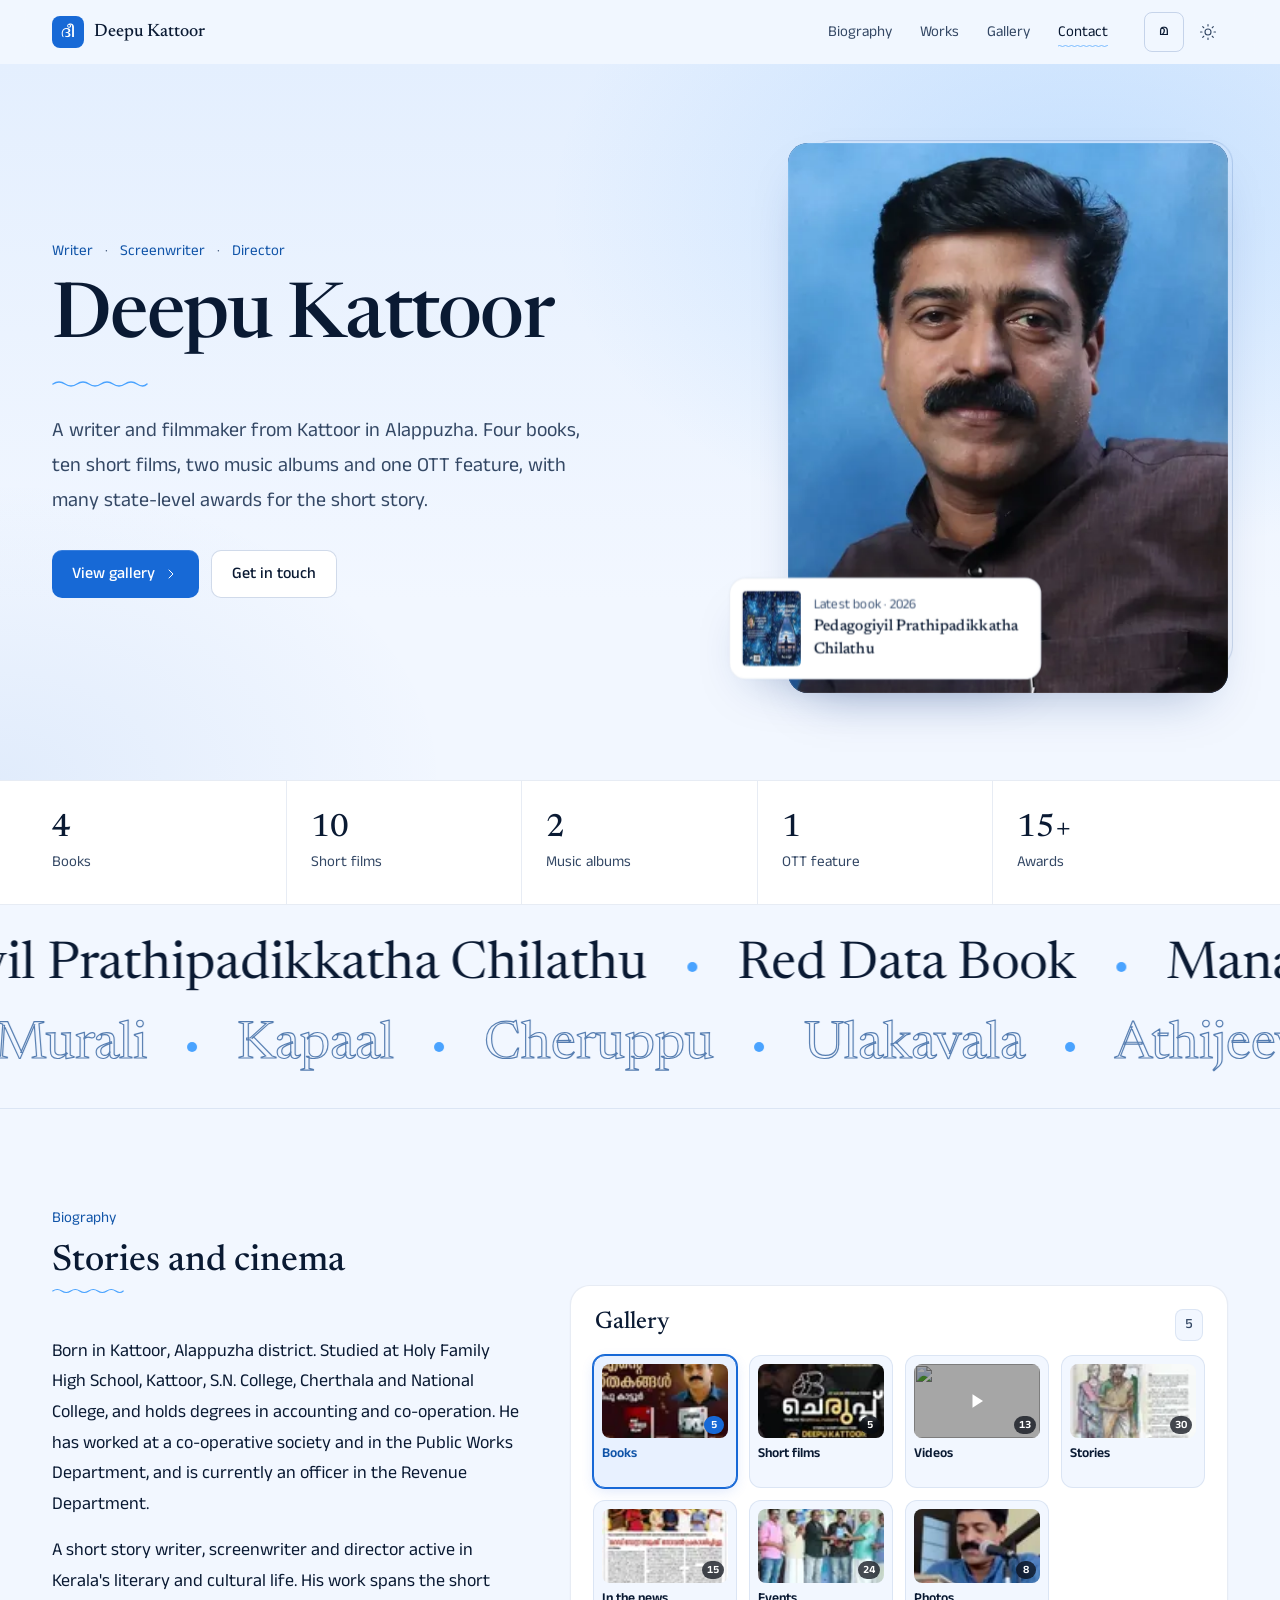
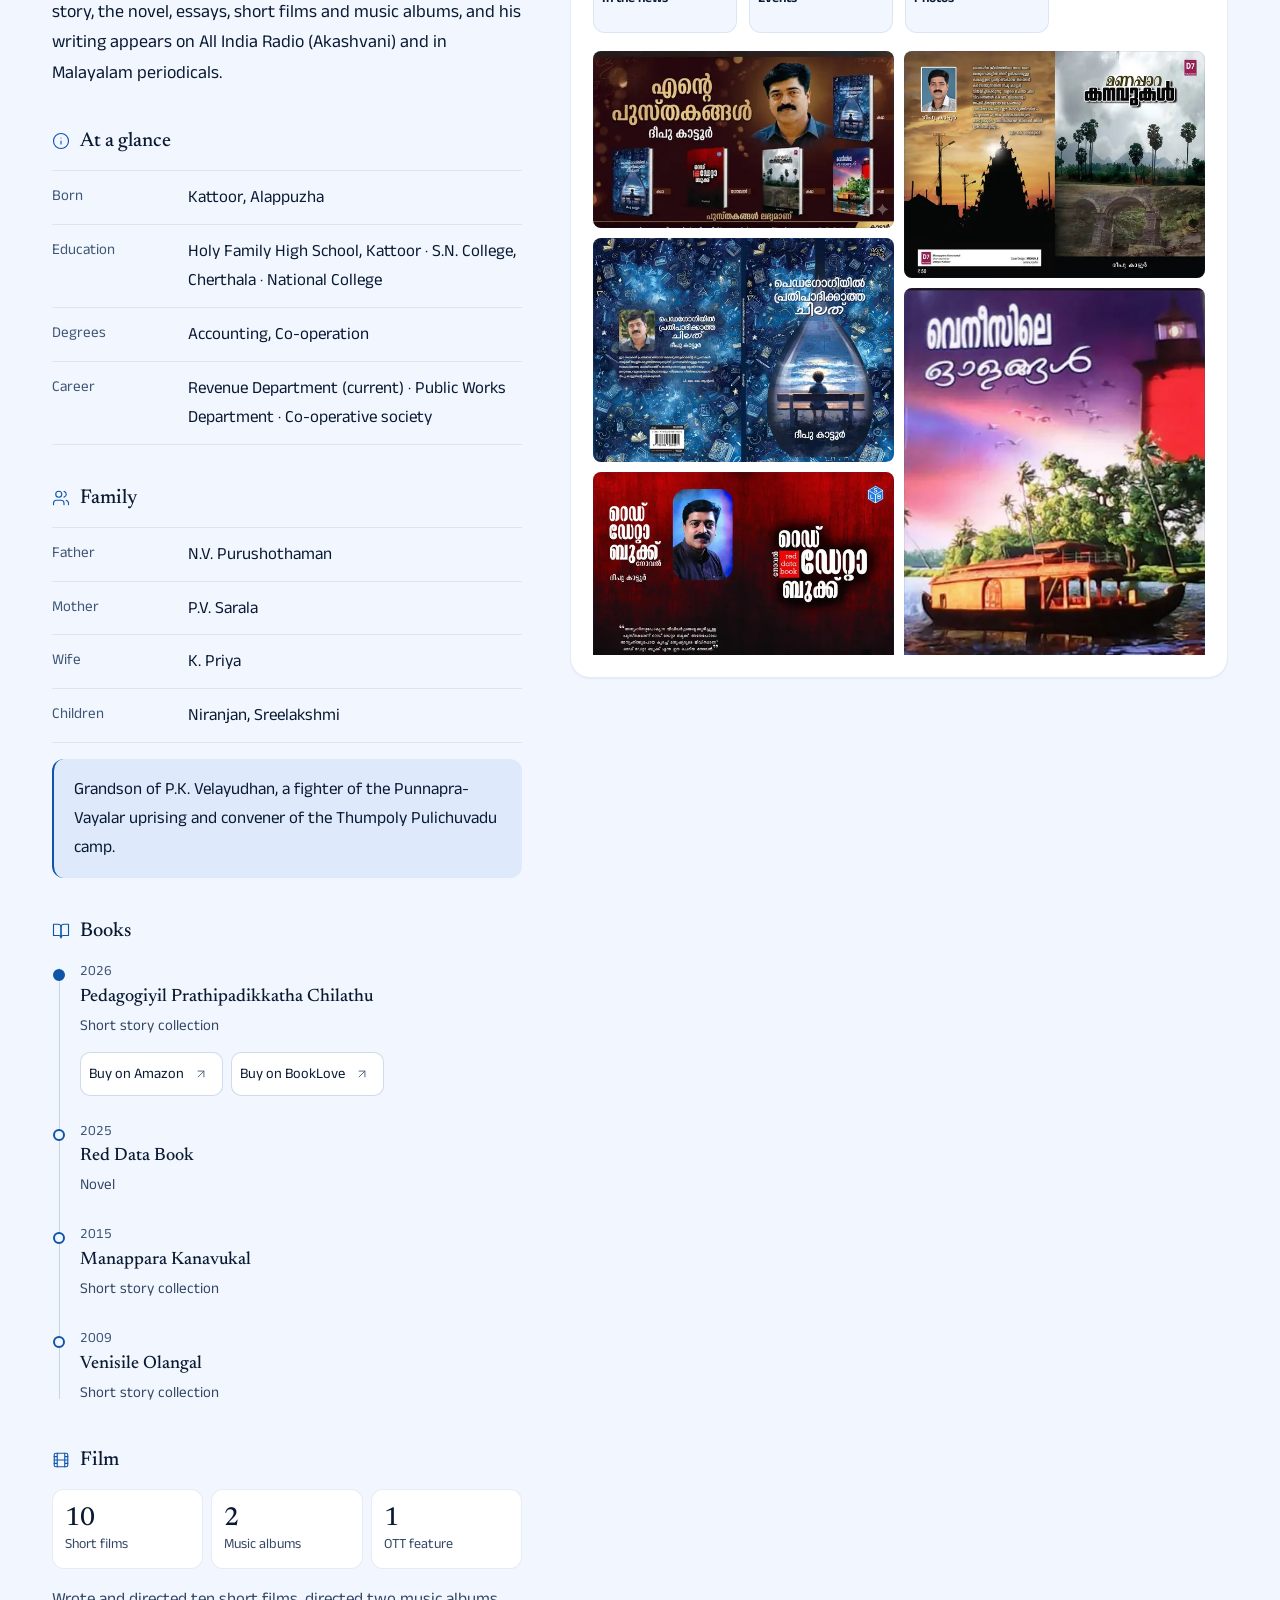
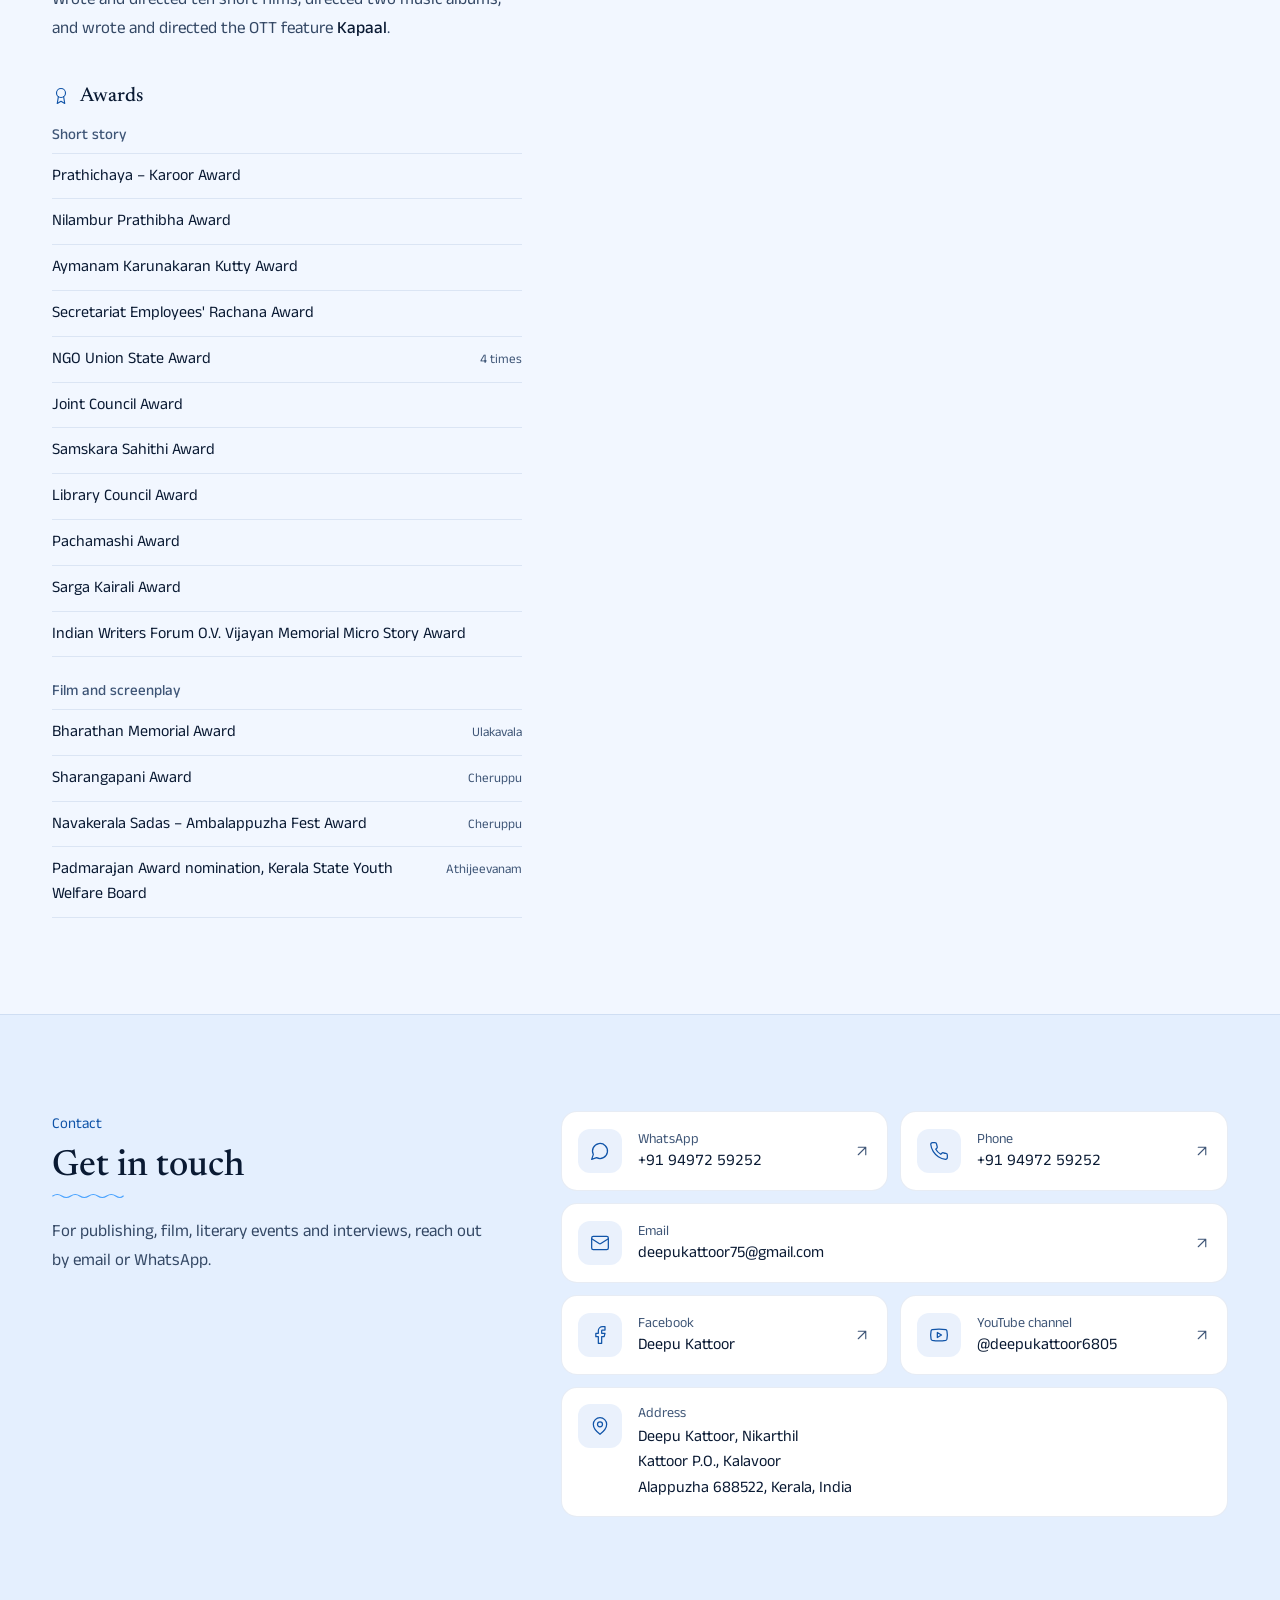
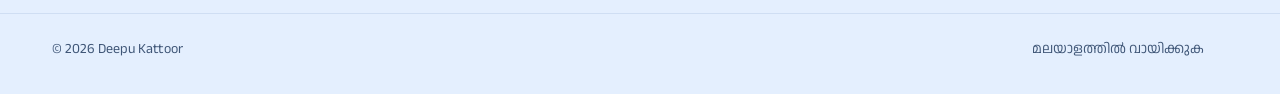
==== commit fa6c77be: "Enhance gallery folder cards with big visual albums and 2-column image masonry" ====
--- a/en/index.html
+++ b/en/index.html
@@ -382,89 +382,181 @@
 /* Gallery */
 .gallery {
   background: var(--card); border: 1px solid var(--line); border-radius: var(--r-xl);
-  padding: 16px; box-shadow: var(--shadow-sm);
-}
-@media (min-width: 768px) { .gallery { padding: 20px; } }
-.gallery__head { display: flex; align-items: baseline; justify-content: space-between; gap: 16px; padding: 4px 4px 16px; }
-.gallery__head h2 { font-size: 24px; }
-.gallery__count { color: var(--text-3); font-size: 14px; font-variant-numeric: tabular-nums; }
-
+  padding: 18px 16px; box-shadow: var(--shadow-sm); position: relative;
+}
+@media (min-width: 768px) { .gallery { padding: 22px; } }
+
+.gallery__head {
+  display: flex; align-items: baseline; justify-content: space-between; gap: 12px;
+  padding: 0 2px 14px;
+}
+.gallery__head h2 { font-size: 24px; line-height: 1.2; margin: 0; }
+.gallery__count {
+  color: var(--text-2); font-size: 14px; font-weight: 500; font-variant-numeric: tabular-nums;
+  padding: 3px 9px; background: var(--bg); border-radius: var(--r-sm); border: 1px solid var(--line);
+}
+
+/* Big Visual Folder Cards */
 .folders {
-  display: flex; gap: 8px; overflow-x: auto; scroll-snap-type: x proximity;
-  margin: 0 -16px; padding: 0 16px 12px; scrollbar-width: none;
+  display: flex; gap: 10px; overflow-x: auto; scroll-snap-type: x proximity;
+  margin: 0 -16px; padding: 2px 16px 16px; scrollbar-width: none;
+  -webkit-overflow-scrolling: touch;
 }
 .folders::-webkit-scrollbar { display: none; }
-@media (min-width: 768px) { .folders { margin: 0; padding: 0 0 16px; display: grid; grid-template-columns: repeat(auto-fill, minmax(150px, 1fr)); overflow: visible; } }
-@media (min-width: 1024px) { .folders { grid-template-columns: repeat(3, 1fr); } .folder { min-height: 48px; padding-right: 8px; font-size: 14.5px; } .folder__cover { width: 36px; height: 36px; } }
+@media (min-width: 768px) {
+  .folders {
+    margin: 0; padding: 0 0 18px; display: grid;
+    grid-template-columns: repeat(auto-fill, minmax(124px, 1fr)); gap: 12px; overflow: visible;
+  }
+}
+@media (min-width: 1024px) {
+  .folders { grid-template-columns: repeat(4, 1fr); }
+}
+
 .folder {
-  scroll-snap-align: start; flex: none;
-  display: flex; align-items: center; gap: 10px;
-  min-height: 52px; padding: 6px 14px 6px 6px; border-radius: var(--r-md);
-  border: 1px solid var(--line); background: var(--bg);
-  color: var(--text-2); font-size: 15px; line-height: 1.3; text-align: left;
-  transition: background-color var(--t-fast) var(--ease), border-color var(--t-fast) var(--ease), color var(--t-fast) var(--ease);
-}
-.folder:hover { color: var(--text); border-color: var(--line-strong); }
-.folder[aria-selected="true"] { background: var(--raised); color: var(--text); border-color: var(--accent-ink); }
+  scroll-snap-align: start; flex: 0 0 118px;
+  display: flex; flex-direction: column; padding: 8px;
+  border-radius: var(--r-md); border: 1.5px solid var(--line); background: var(--bg);
+  color: var(--text-2); cursor: pointer; text-align: center; position: relative;
+  transition: transform var(--t-fast) var(--ease), border-color var(--t-fast) var(--ease), background-color var(--t-fast) var(--ease), box-shadow var(--t-fast) var(--ease);
+}
+@media (min-width: 768px) { .folder { flex: none; } }
+.folder:hover {
+  border-color: var(--line-strong); background: var(--raised); transform: translateY(-2px);
+}
+.folder[aria-selected="true"] {
+  background: var(--raised); border-color: var(--accent); color: var(--text);
+  box-shadow: 0 4px 14px -2px rgba(37, 99, 235, 0.18), 0 0 0 1px var(--accent);
+}
+[data-theme="dark"] .folder[aria-selected="true"] {
+  border-color: var(--accent);
+  box-shadow: 0 4px 16px -2px rgba(74, 163, 255, 0.25), 0 0 0 1px var(--accent);
+}
+
+/* Folder Cover */
 .folder__cover {
-  width: 40px; height: 40px; border-radius: 6px; overflow: hidden; flex: none;
-  background: var(--raised); display: grid; place-items: center; color: var(--text-3);
-}
-.folder__cover img { width: 100%; height: 100%; object-fit: cover; }
-.folder small { display: block; font-size: 12px; color: var(--text-3); font-variant-numeric: tabular-nums; }
-
+  width: 100%; height: 74px; border-radius: 8px; overflow: hidden;
+  position: relative; background: var(--card); display: flex;
+  align-items: center; justify-content: center;
+}
+.folder__cover img {
+  width: 100%; height: 100%; object-fit: cover;
+  transition: transform var(--t-mid) var(--ease);
+}
+.folder:hover .folder__cover img { transform: scale(1.04); }
+.folder__cover--video .folder__play {
+  position: absolute; inset: 0; display: grid; place-items: center;
+  background: rgba(0, 0, 0, 0.35); color: #fff;
+}
+.folder__cover--video .folder__play .icon { width: 18px; height: 18px; }
+
+/* Floating count badge on folder cover */
+.folder__count {
+  position: absolute; bottom: 4px; right: 4px;
+  min-width: 20px; height: 18px; padding: 0 5px; border-radius: 999px;
+  font-size: 11px; font-weight: 600; font-variant-numeric: tabular-nums;
+  background: rgba(6, 10, 20, 0.72); color: #fff;
+  display: inline-flex; align-items: center; justify-content: center;
+  backdrop-filter: blur(4px);
+}
+.folder[aria-selected="true"] .folder__count {
+  background: var(--accent); color: var(--on-accent);
+}
+
+/* Folder Label */
+.folder__label {
+  font-size: 13.5px; font-weight: 600; line-height: 1.25;
+  margin-top: 7px; color: var(--text);
+  display: -webkit-box; -webkit-line-clamp: 2; -webkit-box-orient: vertical;
+  overflow: hidden; min-height: 34px;
+}
+.folder[aria-selected="true"] .folder__label {
+  color: var(--accent-ink);
+}
+
+/* Gallery Scroll Panels */
 .panel[hidden] { display: none; }
-.panel.is-entering .tile { animation: tileIn var(--t-slow) var(--ease) both; animation-delay: calc(var(--i, 0) * 40ms); }
+.panel.is-entering .tile {
+  animation: tileIn var(--t-slow) var(--ease) both;
+  animation-delay: calc(var(--i, 0) * 40ms);
+}
 @keyframes tileIn { from { opacity: 0; transform: translateY(8px); } to { opacity: 1; transform: none; } }
 
+/* Image Masonry Grid (User's preferred layout that is good at showing images) */
 .grid { columns: 2; column-gap: 8px; }
 @media (min-width: 560px) { .grid { columns: 3; column-gap: 10px; } }
-.gallery__scroll { }
+@media (min-width: 768px) { .grid { columns: 2; column-gap: 10px; } }
 @media (min-width: 1024px) {
-  .gallery__scroll { max-height: calc(100vh - var(--header-h) - 232px); overflow-y: auto; margin-right: -8px; padding-right: 8px; scrollbar-width: thin; scrollbar-color: var(--line-strong) transparent; }
-}
+  .gallery__scroll {
+    max-height: calc(100vh - var(--header-h) - 232px); overflow-y: auto;
+    margin-right: -8px; padding-right: 8px;
+    scrollbar-width: thin; scrollbar-color: var(--line-strong) transparent;
+  }
+}
+
 .tile {
   break-inside: avoid; margin-bottom: 8px; width: 100%;
-  display: block; position: relative; border-radius: var(--r-sm); overflow: hidden;
-  background: var(--raised);
+  display: block; position: relative; border-radius: var(--r-sm);
+  overflow: hidden; background: var(--raised); text-decoration: none;
 }
 @media (min-width: 560px) { .tile { margin-bottom: 10px; } }
-.tile img { width: 100%; height: auto; transition: transform var(--t-slow) var(--ease), opacity var(--t-mid) var(--ease); }
-.tile:hover img { transform: scale(1.03); }
+.tile img {
+  width: 100%; height: auto; display: block;
+  transition: transform var(--t-slow) var(--ease), opacity var(--t-mid) var(--ease);
+}
+.tile:hover img { transform: scale(1.025); }
 .tile::after {
   content: ""; position: absolute; inset: 0; border-radius: inherit;
   box-shadow: inset 0 0 0 1px var(--line);
   transition: box-shadow var(--t-fast) var(--ease);
 }
 .tile:hover::after { box-shadow: inset 0 0 0 1px var(--line-strong); }
-.tile.is-extra { display: none; }
-.panel.is-expanded .tile.is-extra { display: block; }
-.more { width: 100%; margin-top: 8px; }
-.panel.is-expanded .more { display: none; }
-@media (min-width: 1024px) { .tile.is-extra { display: block; } .more { display: none; } }
-
+
+.tile .zoom {
+  display: grid; place-items: center; position: absolute; right: 6px; bottom: 6px;
+  width: 28px; height: 28px; border-radius: 50%; background: rgba(0, 0, 0, 0.55);
+  color: #fff; opacity: 0; transform: scale(0.9);
+  transition: opacity var(--t-fast) var(--ease), transform var(--t-fast) var(--ease);
+}
+.tile:hover .zoom { opacity: 1; transform: scale(1); }
+.tile .zoom .icon { width: 14px; height: 14px; }
+
+/* Video Tiles */
 .video-tile { aspect-ratio: 16 / 9; }
 .video-tile img { height: 100%; object-fit: cover; }
+.video-tile .idx {
+  position: absolute; top: 8px; left: 8px; padding: 2px 7px; border-radius: 999px;
+  background: rgba(0, 0, 0, 0.65); color: #fff; font-size: 11px; font-weight: 600;
+  font-variant-numeric: tabular-nums; backdrop-filter: blur(4px);
+}
 .video-tile .play {
   position: absolute; inset: 0; display: grid; place-items: center;
 }
 .video-tile .play span {
-  width: 52px; height: 52px; border-radius: 50%; display: grid; place-items: center;
+  width: 44px; height: 44px; border-radius: 50%; display: grid; place-items: center;
   background: rgba(6, 10, 20, 0.66); color: #fff;
   transition: background-color var(--t-fast) var(--ease), transform var(--t-fast) var(--ease);
 }
-.video-tile:hover .play span { background: var(--accent); }
-.video-tile .play .icon { width: 20px; height: 20px; margin-left: 3px; }
+.video-tile:hover .play span { background: var(--accent); transform: scale(1.06); }
+.video-tile .play .icon { width: 18px; height: 18px; margin-left: 2px; }
 .video-tile figcaption {
-  position: absolute; left: 0; right: 0; bottom: 0; padding: 24px 12px 10px;
-  background: linear-gradient(transparent, rgba(6,10,20,0.78));
-  color: #fff; font-size: 14px; line-height: 1.4;
+  position: absolute; left: 0; right: 0; bottom: 0; padding: 20px 10px 8px;
+  background: linear-gradient(transparent, rgba(6,10,20,0.8));
+  color: #fff; font-size: 13px; line-height: 1.35;
 }
 .grid--video { columns: auto; display: grid; grid-template-columns: 1fr; gap: 10px; }
 .grid--video .tile { margin: 0; }
 @media (min-width: 560px) { .grid--video { grid-template-columns: 1fr 1fr; } }
-.panel:not(.is-expanded) .grid--video .tile.is-extra { display: none; }
-@media (min-width: 1024px) { .panel:not(.is-expanded) .grid--video .tile.is-extra { display: block; } }
+
+.tile.is-extra { display: none; }
+.panel.is-expanded .tile.is-extra { display: block; }
+.more { width: 100%; margin-top: 10px; }
+.panel.is-expanded .more { display: none; }
+@media (min-width: 1024px) {
+  .tile.is-extra { display: block; }
+  .more { display: none; }
+  .panel:not(.is-expanded) .grid--video .tile.is-extra { display: block; }
+}
 
 .empty {
   padding: 40px 20px; text-align: center; border: 1px dashed var(--line-strong);
@@ -992,8 +1084,11 @@
       </article>
       
 <section class="gallery reveal reveal--scale" id="gallery" aria-labelledby="gallery-title">
-  <div class="gallery__head"><h2 id="gallery-title">Gallery</h2><span class="gallery__count num">5</span></div>
-  <div class="folders" role="tablist" aria-label="Gallery"><button type="button" class="folder" role="tab" id="tab-books" aria-controls="panel-books" aria-selected="true" tabindex="0"><span class="folder__cover"><img src="../Assets/img/books/thumb/cover.webp" width="40" height="40" alt="" loading="lazy" decoding="async"></span><span>Books<small class="num">5</small></span></button><button type="button" class="folder" role="tab" id="tab-films" aria-controls="panel-films" aria-selected="false" tabindex="-1"><span class="folder__cover"><img src="../Assets/img/films/thumb/cover.webp" width="40" height="40" alt="" loading="lazy" decoding="async"></span><span>Short films<small class="num">5</small></span></button><button type="button" class="folder" role="tab" id="tab-videos" aria-controls="panel-videos" aria-selected="false" tabindex="-1"><span class="folder__cover folder__cover--video"><img src="https://i.ytimg.com/vi/O4Xa52V6V5k/mqdefault.jpg" width="40" height="40" alt="" loading="lazy" decoding="async"><span class="folder__play"><svg class="icon icon--fill" aria-hidden="true"><use href="#i-play"/></svg></span></span><span>Videos<small class="num">13</small></span></button><button type="button" class="folder" role="tab" id="tab-stories" aria-controls="panel-stories" aria-selected="false" tabindex="-1"><span class="folder__cover"><img src="../Assets/img/stories/thumb/cover.webp" width="40" height="40" alt="" loading="lazy" decoding="async"></span><span>Stories<small class="num">30</small></span></button><button type="button" class="folder" role="tab" id="tab-news" aria-controls="panel-news" aria-selected="false" tabindex="-1"><span class="folder__cover"><img src="../Assets/img/news/thumb/cover.webp" width="40" height="40" alt="" loading="lazy" decoding="async"></span><span>In the news<small class="num">15</small></span></button><button type="button" class="folder" role="tab" id="tab-functions" aria-controls="panel-functions" aria-selected="false" tabindex="-1"><span class="folder__cover"><img src="../Assets/img/functions/thumb/cover.webp" width="40" height="40" alt="" loading="lazy" decoding="async"></span><span>Events<small class="num">24</small></span></button><button type="button" class="folder" role="tab" id="tab-photos" aria-controls="panel-photos" aria-selected="false" tabindex="-1"><span class="folder__cover"><img src="../Assets/img/photos/thumb/cover.webp" width="40" height="40" alt="" loading="lazy" decoding="async"></span><span>Photos<small class="num">8</small></span></button></div>
+  <div class="gallery__head">
+    <h2 id="gallery-title">Gallery</h2>
+    <span class="gallery__count num" id="gallery-count">5</span>
+  </div>
+  <div class="folders" role="tablist" aria-label="Gallery"><button type="button" class="folder" role="tab" id="tab-books" aria-controls="panel-books" aria-selected="true" tabindex="0"><span class="folder__cover"><img src="../Assets/img/books/thumb/cover.webp" width="120" height="74" alt="" loading="lazy" decoding="async"><small class="folder__count num">5</small></span><span class="folder__label">Books</span></button><button type="button" class="folder" role="tab" id="tab-films" aria-controls="panel-films" aria-selected="false" tabindex="-1"><span class="folder__cover"><img src="../Assets/img/films/thumb/cover.webp" width="120" height="74" alt="" loading="lazy" decoding="async"><small class="folder__count num">5</small></span><span class="folder__label">Short films</span></button><button type="button" class="folder" role="tab" id="tab-videos" aria-controls="panel-videos" aria-selected="false" tabindex="-1"><span class="folder__cover folder__cover--video"><img src="https://i.ytimg.com/vi/O4Xa52V6V5k/mqdefault.jpg" width="120" height="74" alt="" loading="lazy" decoding="async"><span class="folder__play"><svg class="icon icon--fill" aria-hidden="true"><use href="#i-play"/></svg></span><small class="folder__count num">13</small></span><span class="folder__label">Videos</span></button><button type="button" class="folder" role="tab" id="tab-stories" aria-controls="panel-stories" aria-selected="false" tabindex="-1"><span class="folder__cover"><img src="../Assets/img/stories/thumb/cover.webp" width="120" height="74" alt="" loading="lazy" decoding="async"><small class="folder__count num">30</small></span><span class="folder__label">Stories</span></button><button type="button" class="folder" role="tab" id="tab-news" aria-controls="panel-news" aria-selected="false" tabindex="-1"><span class="folder__cover"><img src="../Assets/img/news/thumb/cover.webp" width="120" height="74" alt="" loading="lazy" decoding="async"><small class="folder__count num">15</small></span><span class="folder__label">In the news</span></button><button type="button" class="folder" role="tab" id="tab-functions" aria-controls="panel-functions" aria-selected="false" tabindex="-1"><span class="folder__cover"><img src="../Assets/img/functions/thumb/cover.webp" width="120" height="74" alt="" loading="lazy" decoding="async"><small class="folder__count num">24</small></span><span class="folder__label">Events</span></button><button type="button" class="folder" role="tab" id="tab-photos" aria-controls="panel-photos" aria-selected="false" tabindex="-1"><span class="folder__cover"><img src="../Assets/img/photos/thumb/cover.webp" width="120" height="74" alt="" loading="lazy" decoding="async"><small class="folder__count num">8</small></span><span class="folder__label">Photos</span></button></div>
   <div class="gallery__scroll"><div class="panel" id="panel-books" role="tabpanel" aria-labelledby="tab-books"><div class="grid"><a class="tile" href="../Assets/img/books/01.webp" data-cap="My books"><img src="../Assets/img/books/thumb/01.webp" width="560" height="329" alt="Deepu Kattoor — My books" loading="lazy" decoding="async"><span class="zoom"><svg class="icon" aria-hidden="true"><use href="#i-zoom"/></svg></span></a><a class="tile" href="../Assets/img/books/02.webp" data-cap="Pedagogiyil Prathipadikkatha Chilathu — short stories, 2026"><img src="../Assets/img/books/thumb/02.webp" width="560" height="417" alt="Deepu Kattoor — Pedagogiyil Prathipadikkatha Chilathu — short stories, 2026" loading="lazy" decoding="async"><span class="zoom"><svg class="icon" aria-hidden="true"><use href="#i-zoom"/></svg></span></a><a class="tile" href="../Assets/img/books/03.webp" data-cap="Red Data Book — novel, 2025"><img src="../Assets/img/books/thumb/03.webp" width="560" height="430" alt="Deepu Kattoor — Red Data Book — novel, 2025" loading="lazy" decoding="async"><span class="zoom"><svg class="icon" aria-hidden="true"><use href="#i-zoom"/></svg></span></a><a class="tile" href="../Assets/img/books/04.webp" data-cap="Manappara Kanavukal — short stories, 2015"><img src="../Assets/img/books/thumb/04.webp" width="560" height="421" alt="Deepu Kattoor — Manappara Kanavukal — short stories, 2015" loading="lazy" decoding="async"><span class="zoom"><svg class="icon" aria-hidden="true"><use href="#i-zoom"/></svg></span></a><a class="tile" href="../Assets/img/books/05.webp" data-cap="Venisile Olangal — short stories, 2009"><img src="../Assets/img/books/thumb/05.webp" width="392" height="560" alt="Deepu Kattoor — Venisile Olangal — short stories, 2009" loading="lazy" decoding="async"><span class="zoom"><svg class="icon" aria-hidden="true"><use href="#i-zoom"/></svg></span></a></div></div><div class="panel" id="panel-films" role="tabpanel" aria-labelledby="tab-films" hidden><div class="grid"><a class="tile" href="../Assets/img/films/01.webp" data-cap="Cheruppu — short film"><img src="../Assets/img/films/thumb/01.webp" width="560" height="314" alt="Deepu Kattoor — Cheruppu — short film" loading="lazy" decoding="async"><span class="zoom"><svg class="icon" aria-hidden="true"><use href="#i-zoom"/></svg></span></a><a class="tile" href="../Assets/img/films/02.webp" data-cap="Kapaal — OTT feature"><img src="../Assets/img/films/thumb/02.webp" width="560" height="315" alt="Deepu Kattoor — Kapaal — OTT feature" loading="lazy" decoding="async"><span class="zoom"><svg class="icon" aria-hidden="true"><use href="#i-zoom"/></svg></span></a><a class="tile" href="../Assets/img/films/03.webp" data-cap="Anuraga Murali — music album"><img src="../Assets/img/films/thumb/03.webp" width="342" height="560" alt="Deepu Kattoor — Anuraga Murali — music album" loading="lazy" decoding="async"><span class="zoom"><svg class="icon" aria-hidden="true"><use href="#i-zoom"/></svg></span></a><a class="tile" href="../Assets/img/films/04.webp" data-cap="Enkilumente Pillechaa — short film"><img src="../Assets/img/films/thumb/04.webp" width="383" height="560" alt="Deepu Kattoor — Enkilumente Pillechaa — short film" loading="lazy" decoding="async"><span class="zoom"><svg class="icon" aria-hidden="true"><use href="#i-zoom"/></svg></span></a><a class="tile" href="../Assets/img/films/05.webp" data-cap="CRV-2 — short film"><img src="../Assets/img/films/thumb/05.webp" width="383" height="560" alt="Deepu Kattoor — CRV-2 — short film" loading="lazy" decoding="async"><span class="zoom"><svg class="icon" aria-hidden="true"><use href="#i-zoom"/></svg></span></a></div></div><div class="panel" id="panel-videos" role="tabpanel" aria-labelledby="tab-videos" hidden><div class="grid grid--video"><a class="tile video-tile" href="https://youtu.be/O4Xa52V6V5k" data-yt="O4Xa52V6V5k" data-cap="Cheruppu — short film"><img src="https://i.ytimg.com/vi/O4Xa52V6V5k/mqdefault.jpg" width="320" height="180" alt="Cheruppu — short film" loading="lazy" decoding="async"><span class="idx">1</span><span class="play"><span><svg class="icon icon--fill" aria-hidden="true"><use href="#i-play"/></svg></span></span><figcaption>Cheruppu — short film</figcaption></a><a class="tile video-tile" href="https://youtu.be/SOXmx7TgZzg" data-yt="SOXmx7TgZzg" data-cap="Kapaal — Part 1"><img src="https://i.ytimg.com/vi/SOXmx7TgZzg/mqdefault.jpg" width="320" height="180" alt="Kapaal — Part 1" loading="lazy" decoding="async"><span class="idx">2</span><span class="play"><span><svg class="icon icon--fill" aria-hidden="true"><use href="#i-play"/></svg></span></span><figcaption>Kapaal — Part 1</figcaption></a><a class="tile video-tile" href="https://youtu.be/PHhEsIt6kow" data-yt="PHhEsIt6kow" data-cap="Kapaal — Part 2"><img src="https://i.ytimg.com/vi/PHhEsIt6kow/mqdefault.jpg" width="320" height="180" alt="Kapaal — Part 2" loading="lazy" decoding="async"><span class="idx">3</span><span class="play"><span><svg class="icon icon--fill" aria-hidden="true"><use href="#i-play"/></svg></span></span><figcaption>Kapaal — Part 2</figcaption></a><a class="tile video-tile" href="https://youtu.be/tixmJTcneXM" data-yt="tixmJTcneXM" data-cap="Kapaal — Part 3"><img src="https://i.ytimg.com/vi/tixmJTcneXM/mqdefault.jpg" width="320" height="180" alt="Kapaal — Part 3" loading="lazy" decoding="async"><span class="idx">4</span><span class="play"><span><svg class="icon icon--fill" aria-hidden="true"><use href="#i-play"/></svg></span></span><figcaption>Kapaal — Part 3</figcaption></a><a class="tile video-tile" href="https://youtu.be/VuDY7qmmoNM" data-yt="VuDY7qmmoNM" data-cap="Enkilumente Pillechaa — short film"><img src="https://i.ytimg.com/vi/VuDY7qmmoNM/mqdefault.jpg" width="320" height="180" alt="Enkilumente Pillechaa — short film" loading="lazy" decoding="async"><span class="idx">5</span><span class="play"><span><svg class="icon icon--fill" aria-hidden="true"><use href="#i-play"/></svg></span></span><figcaption>Enkilumente Pillechaa — short film</figcaption></a><a class="tile video-tile" href="https://youtu.be/fKNKuZrQRIA" data-yt="fKNKuZrQRIA" data-cap="CRV-2 — short film"><img src="https://i.ytimg.com/vi/fKNKuZrQRIA/mqdefault.jpg" width="320" height="180" alt="CRV-2 — short film" loading="lazy" decoding="async"><span class="idx">6</span><span class="play"><span><svg class="icon icon--fill" aria-hidden="true"><use href="#i-play"/></svg></span></span><figcaption>CRV-2 — short film</figcaption></a><a class="tile video-tile is-extra" href="https://youtu.be/By4S4eKZM00" data-yt="By4S4eKZM00" data-cap="Ulakavala — short film"><img src="https://i.ytimg.com/vi/By4S4eKZM00/mqdefault.jpg" width="320" height="180" alt="Ulakavala — short film" loading="lazy" decoding="async"><span class="idx">7</span><span class="play"><span><svg class="icon icon--fill" aria-hidden="true"><use href="#i-play"/></svg></span></span><figcaption>Ulakavala — short film</figcaption></a><a class="tile video-tile is-extra" href="https://youtu.be/NxUAgEMrBKY" data-yt="NxUAgEMrBKY" data-cap="Athijeevanam — short film · story and screenplay by Deepu Kattoor, directed by Arun J."><img src="https://i.ytimg.com/vi/NxUAgEMrBKY/mqdefault.jpg" width="320" height="180" alt="Athijeevanam — short film · story and screenplay by Deepu Kattoor, directed by Arun J." loading="lazy" decoding="async"><span class="idx">8</span><span class="play"><span><svg class="icon icon--fill" aria-hidden="true"><use href="#i-play"/></svg></span></span><figcaption>Athijeevanam — short film · story and screenplay by Deepu Kattoor, directed by Arun J.</figcaption></a><a class="tile video-tile is-extra" href="https://youtu.be/9ErmwflnWQQ" data-yt="9ErmwflnWQQ" data-cap="Oru Lockdown Kalam"><img src="https://i.ytimg.com/vi/9ErmwflnWQQ/mqdefault.jpg" width="320" height="180" alt="Oru Lockdown Kalam" loading="lazy" decoding="async"><span class="idx">9</span><span class="play"><span><svg class="icon icon--fill" aria-hidden="true"><use href="#i-play"/></svg></span></span><figcaption>Oru Lockdown Kalam</figcaption></a><a class="tile video-tile is-extra" href="https://youtu.be/1xCqA13ohTc" data-yt="1xCqA13ohTc" data-cap="Anyam — short film"><img src="https://i.ytimg.com/vi/1xCqA13ohTc/mqdefault.jpg" width="320" height="180" alt="Anyam — short film" loading="lazy" decoding="async"><span class="idx">10</span><span class="play"><span><svg class="icon icon--fill" aria-hidden="true"><use href="#i-play"/></svg></span></span><figcaption>Anyam — short film</figcaption></a><a class="tile video-tile is-extra" href="https://youtu.be/HcuflF_oais" data-yt="HcuflF_oais" data-cap="Nakshathrakannulla Penne — song"><img src="https://i.ytimg.com/vi/HcuflF_oais/mqdefault.jpg" width="320" height="180" alt="Nakshathrakannulla Penne — song" loading="lazy" decoding="async"><span class="idx">11</span><span class="play"><span><svg class="icon icon--fill" aria-hidden="true"><use href="#i-play"/></svg></span></span><figcaption>Nakshathrakannulla Penne — song</figcaption></a><a class="tile video-tile is-extra" href="https://youtu.be/zwv7tVms3qw" data-yt="zwv7tVms3qw" data-cap="Anuraga Murali — music album · Madhu Kavunkal, Rajesh Cherthala"><img src="https://i.ytimg.com/vi/zwv7tVms3qw/mqdefault.jpg" width="320" height="180" alt="Anuraga Murali — music album · Madhu Kavunkal, Rajesh Cherthala" loading="lazy" decoding="async"><span class="idx">12</span><span class="play"><span><svg class="icon icon--fill" aria-hidden="true"><use href="#i-play"/></svg></span></span><figcaption>Anuraga Murali — music album · Madhu Kavunkal, Rajesh Cherthala</figcaption></a><a class="tile video-tile is-extra" href="https://youtu.be/HWlL-S8cJeM" data-yt="HWlL-S8cJeM" data-cap="Reading Day message — Deepu Kattoor"><img src="https://i.ytimg.com/vi/HWlL-S8cJeM/mqdefault.jpg" width="320" height="180" alt="Reading Day message — Deepu Kattoor" loading="lazy" decoding="async"><span class="idx">13</span><span class="play"><span><svg class="icon icon--fill" aria-hidden="true"><use href="#i-play"/></svg></span></span><figcaption>Reading Day message — Deepu Kattoor</figcaption></a></div><button type="button" class="btn btn--ghost more">Show all <span class="num">(13)</span></button></div><div class="panel" id="panel-stories" role="tabpanel" aria-labelledby="tab-stories" hidden><div class="grid"><a class="tile" href="../Assets/img/stories/01.webp" data-cap="Story published in a Malayalam periodical 1"><img src="../Assets/img/stories/thumb/01.webp" width="398" height="560" alt="Deepu Kattoor — Story published in a Malayalam periodical 1" loading="lazy" decoding="async"><span class="zoom"><svg class="icon" aria-hidden="true"><use href="#i-zoom"/></svg></span></a><a class="tile" href="../Assets/img/stories/02.webp" data-cap="Story published in a Malayalam periodical 2"><img src="../Assets/img/stories/thumb/02.webp" width="387" height="560" alt="Deepu Kattoor — Story published in a Malayalam periodical 2" loading="lazy" decoding="async"><span class="zoom"><svg class="icon" aria-hidden="true"><use href="#i-zoom"/></svg></span></a><a class="tile" href="../Assets/img/stories/03.webp" data-cap="Story published in a Malayalam periodical 3"><img src="../Assets/img/stories/thumb/03.webp" width="343" height="560" alt="Deepu Kattoor — Story published in a Malayalam periodical 3" loading="lazy" decoding="async"><span class="zoom"><svg class="icon" aria-hidden="true"><use href="#i-zoom"/></svg></span></a><a class="tile" href="../Assets/img/stories/04.webp" data-cap="Story published in a Malayalam periodical 4"><img src="../Assets/img/stories/thumb/04.webp" width="313" height="560" alt="Deepu Kattoor — Story published in a Malayalam periodical 4" loading="lazy" decoding="async"><span class="zoom"><svg class="icon" aria-hidden="true"><use href="#i-zoom"/></svg></span></a><a class="tile" href="../Assets/img/stories/05.webp" data-cap="Story published in a Malayalam periodical 5"><img src="../Assets/img/stories/thumb/05.webp" width="340" height="560" alt="Deepu Kattoor — Story published in a Malayalam periodical 5" loading="lazy" decoding="async"><span class="zoom"><svg class="icon" aria-hidden="true"><use href="#i-zoom"/></svg></span></a><a class="tile" href="../Assets/img/stories/06.webp" data-cap="Story published in a Malayalam periodical 6"><img src="../Assets/img/stories/thumb/06.webp" width="329" height="560" alt="Deepu Kattoor — Story published in a Malayalam periodical 6" loading="lazy" decoding="async"><span class="zoom"><svg class="icon" aria-hidden="true"><use href="#i-zoom"/></svg></span></a><a class="tile is-extra" href="../Assets/img/stories/07.webp" data-cap="Story published in a Malayalam periodical 7"><img src="../Assets/img/stories/thumb/07.webp" width="410" height="560" alt="Deepu Kattoor — Story published in a Malayalam periodical 7" loading="lazy" decoding="async"><span class="zoom"><svg class="icon" aria-hidden="true"><use href="#i-zoom"/></svg></span></a><a class="tile is-extra" href="../Assets/img/stories/08.webp" data-cap="Story published in a Malayalam periodical 8"><img src="../Assets/img/stories/thumb/08.webp" width="404" height="560" alt="Deepu Kattoor — Story published in a Malayalam periodical 8" loading="lazy" decoding="async"><span class="zoom"><svg class="icon" aria-hidden="true"><use href="#i-zoom"/></svg></span></a><a class="tile is-extra" href="../Assets/img/stories/09.webp" data-cap="Story published in a Malayalam periodical 9"><img src="../Assets/img/stories/thumb/09.webp" width="372" height="560" alt="Deepu Kattoor — Story published in a Malayalam periodical 9" loading="lazy" decoding="async"><span class="zoom"><svg class="icon" aria-hidden="true"><use href="#i-zoom"/></svg></span></a><a class="tile is-extra" href="../Assets/img/stories/10.webp" data-cap="Story published in a Malayalam periodical 10"><img src="../Assets/img/stories/thumb/10.webp" width="351" height="560" alt="Deepu Kattoor — Story published in a Malayalam periodical 10" loading="lazy" decoding="async"><span class="zoom"><svg class="icon" aria-hidden="true"><use href="#i-zoom"/></svg></span></a><a class="tile is-extra" href="../Assets/img/stories/11.webp" data-cap="Story published in a Malayalam periodical 11"><img src="../Assets/img/stories/thumb/11.webp" width="311" height="560" alt="Deepu Kattoor — Story published in a Malayalam periodical 11" loading="lazy" decoding="async"><span class="zoom"><svg class="icon" aria-hidden="true"><use href="#i-zoom"/></svg></span></a><a class="tile is-extra" href="../Assets/img/stories/12.webp" data-cap="Story published in a Malayalam periodical 12"><img src="../Assets/img/stories/thumb/12.webp" width="357" height="560" alt="Deepu Kattoor — Story published in a Malayalam periodical 12" loading="lazy" decoding="async"><span class="zoom"><svg class="icon" aria-hidden="true"><use href="#i-zoom"/></svg></span></a><a class="tile is-extra" href="../Assets/img/stories/13.webp" data-cap="Story published in a Malayalam periodical 13"><img src="../Assets/img/stories/thumb/13.webp" width="334" height="560" alt="Deepu Kattoor — Story published in a Malayalam periodical 13" loading="lazy" decoding="async"><span class="zoom"><svg class="icon" aria-hidden="true"><use href="#i-zoom"/></svg></span></a><a class="tile is-extra" href="../Assets/img/stories/14.webp" data-cap="Story published in a Malayalam periodical 14"><img src="../Assets/img/stories/thumb/14.webp" width="331" height="560" alt="Deepu Kattoor — Story published in a Malayalam periodical 14" loading="lazy" decoding="async"><span class="zoom"><svg class="icon" aria-hidden="true"><use href="#i-zoom"/></svg></span></a><a class="tile is-extra" href="../Assets/img/stories/15.webp" data-cap="Story published in a Malayalam periodical 15"><img src="../Assets/img/stories/thumb/15.webp" width="287" height="560" alt="Deepu Kattoor — Story published in a Malayalam periodical 15" loading="lazy" decoding="async"><span class="zoom"><svg class="icon" aria-hidden="true"><use href="#i-zoom"/></svg></span></a><a class="tile is-extra" href="../Assets/img/stories/16.webp" data-cap="Story published in a Malayalam periodical 16"><img src="../Assets/img/stories/thumb/16.webp" width="362" height="560" alt="Deepu Kattoor — Story published in a Malayalam periodical 16" loading="lazy" decoding="async"><span class="zoom"><svg class="icon" aria-hidden="true"><use href="#i-zoom"/></svg></span></a><a class="tile is-extra" href="../Assets/img/stories/17.webp" data-cap="Story published in a Malayalam periodical 17"><img src="../Assets/img/stories/thumb/17.webp" width="398" height="560" alt="Deepu Kattoor — Story published in a Malayalam periodical 17" loading="lazy" decoding="async"><span class="zoom"><svg class="icon" aria-hidden="true"><use href="#i-zoom"/></svg></span></a><a class="tile is-extra" href="../Assets/img/stories/18.webp" data-cap="Story published in a Malayalam periodical 18"><img src="../Assets/img/stories/thumb/18.webp" width="393" height="560" alt="Deepu Kattoor — Story published in a Malayalam periodical 18" loading="lazy" decoding="async"><span class="zoom"><svg class="icon" aria-hidden="true"><use href="#i-zoom"/></svg></span></a><a class="tile is-extra" href="../Assets/img/stories/19.webp" data-cap="Story published in a Malayalam periodical 19"><img src="../Assets/img/stories/thumb/19.webp" width="369" height="560" alt="Deepu Kattoor — Story published in a Malayalam periodical 19" loading="lazy" decoding="async"><span class="zoom"><svg class="icon" aria-hidden="true"><use href="#i-zoom"/></svg></span></a><a class="tile is-extra" href="../Assets/img/stories/20.webp" data-cap="Story published in a Malayalam periodical 20"><img src="../Assets/img/stories/thumb/20.webp" width="378" height="560" alt="Deepu Kattoor — Story published in a Malayalam periodical 20" loading="lazy" decoding="async"><span class="zoom"><svg class="icon" aria-hidden="true"><use href="#i-zoom"/></svg></span></a><a class="tile is-extra" href="../Assets/img/stories/21.webp" data-cap="Story published in a Malayalam periodical 21"><img src="../Assets/img/stories/thumb/21.webp" width="407" height="560" alt="Deepu Kattoor — Story published in a Malayalam periodical 21" loading="lazy" decoding="async"><span class="zoom"><svg class="icon" aria-hidden="true"><use href="#i-zoom"/></svg></span></a><a class="tile is-extra" href="../Assets/img/stories/22.webp" data-cap="Story published in a Malayalam periodical 22"><img src="../Assets/img/stories/thumb/22.webp" width="427" height="560" alt="Deepu Kattoor — Story published in a Malayalam periodical 22" loading="lazy" decoding="async"><span class="zoom"><svg class="icon" aria-hidden="true"><use href="#i-zoom"/></svg></span></a><a class="tile is-extra" href="../Assets/img/stories/23.webp" data-cap="Story published in a Malayalam periodical 23"><img src="../Assets/img/stories/thumb/23.webp" width="390" height="560" alt="Deepu Kattoor — Story published in a Malayalam periodical 23" loading="lazy" decoding="async"><span class="zoom"><svg class="icon" aria-hidden="true"><use href="#i-zoom"/></svg></span></a><a class="tile is-extra" href="../Assets/img/stories/24.webp" data-cap="Story published in a Malayalam periodical 24"><img src="../Assets/img/stories/thumb/24.webp" width="390" height="560" alt="Deepu Kattoor — Story published in a Malayalam periodical 24" loading="lazy" decoding="async"><span class="zoom"><svg class="icon" aria-hidden="true"><use href="#i-zoom"/></svg></span></a><a class="tile is-extra" href="../Assets/img/stories/25.webp" data-cap="Story published in a Malayalam periodical 25"><img src="../Assets/img/stories/thumb/25.webp" width="425" height="560" alt="Deepu Kattoor — Story published in a Malayalam periodical 25" loading="lazy" decoding="async"><span class="zoom"><svg class="icon" aria-hidden="true"><use href="#i-zoom"/></svg></span></a><a class="tile is-extra" href="../Assets/img/stories/26.webp" data-cap="Story published in a Malayalam periodical 26"><img src="../Assets/img/stories/thumb/26.webp" width="401" height="560" alt="Deepu Kattoor — Story published in a Malayalam periodical 26" loading="lazy" decoding="async"><span class="zoom"><svg class="icon" aria-hidden="true"><use href="#i-zoom"/></svg></span></a><a class="tile is-extra" href="../Assets/img/stories/27.webp" data-cap="Story published in a Malayalam periodical 27"><img src="../Assets/img/stories/thumb/27.webp" width="444" height="560" alt="Deepu Kattoor — Story published in a Malayalam periodical 27" loading="lazy" decoding="async"><span class="zoom"><svg class="icon" aria-hidden="true"><use href="#i-zoom"/></svg></span></a><a class="tile is-extra" href="../Assets/img/stories/28.webp" data-cap="Story published in a Malayalam periodical 28"><img src="../Assets/img/stories/thumb/28.webp" width="436" height="560" alt="Deepu Kattoor — Story published in a Malayalam periodical 28" loading="lazy" decoding="async"><span class="zoom"><svg class="icon" aria-hidden="true"><use href="#i-zoom"/></svg></span></a><a class="tile is-extra" href="../Assets/img/stories/29.webp" data-cap="Story published in a Malayalam periodical 29"><img src="../Assets/img/stories/thumb/29.webp" width="399" height="560" alt="Deepu Kattoor — Story published in a Malayalam periodical 29" loading="lazy" decoding="async"><span class="zoom"><svg class="icon" aria-hidden="true"><use href="#i-zoom"/></svg></span></a><a class="tile is-extra" href="../Assets/img/stories/30.webp" data-cap="Story published in a Malayalam periodical 30"><img src="../Assets/img/stories/thumb/30.webp" width="383" height="560" alt="Deepu Kattoor — Story published in a Malayalam periodical 30" loading="lazy" decoding="async"><span class="zoom"><svg class="icon" aria-hidden="true"><use href="#i-zoom"/></svg></span></a></div><button type="button" class="btn btn--ghost more">Show all <span class="num">(30)</span></button></div><div class="panel" id="panel-news" role="tabpanel" aria-labelledby="tab-news" hidden><div class="grid"><a class="tile" href="../Assets/img/news/01.webp" data-cap="Newspaper report 1"><img src="../Assets/img/news/thumb/01.webp" width="521" height="560" alt="Deepu Kattoor — Newspaper report 1" loading="lazy" decoding="async"><span class="zoom"><svg class="icon" aria-hidden="true"><use href="#i-zoom"/></svg></span></a><a class="tile" href="../Assets/img/news/02.webp" data-cap="Newspaper report 2"><img src="../Assets/img/news/thumb/02.webp" width="322" height="560" alt="Deepu Kattoor — Newspaper report 2" loading="lazy" decoding="async"><span class="zoom"><svg class="icon" aria-hidden="true"><use href="#i-zoom"/></svg></span></a><a class="tile" href="../Assets/img/news/03.webp" data-cap="Newspaper report 3"><img src="../Assets/img/news/thumb/03.webp" width="392" height="560" alt="Deepu Kattoor — Newspaper report 3" loading="lazy" decoding="async"><span class="zoom"><svg class="icon" aria-hidden="true"><use href="#i-zoom"/></svg></span></a><a class="tile" href="../Assets/img/news/04.webp" data-cap="Newspaper report 4"><img src="../Assets/img/news/thumb/04.webp" width="178" height="560" alt="Deepu Kattoor — Newspaper report 4" loading="lazy" decoding="async"><span class="zoom"><svg class="icon" aria-hidden="true"><use href="#i-zoom"/></svg></span></a><a class="tile" href="../Assets/img/news/05.webp" data-cap="Newspaper report 5"><img src="../Assets/img/news/thumb/05.webp" width="560" height="277" alt="Deepu Kattoor — Newspaper report 5" loading="lazy" decoding="async"><span class="zoom"><svg class="icon" aria-hidden="true"><use href="#i-zoom"/></svg></span></a><a class="tile" href="../Assets/img/news/06.webp" data-cap="Newspaper report 6"><img src="../Assets/img/news/thumb/06.webp" width="411" height="555" alt="Deepu Kattoor — Newspaper report 6" loading="lazy" decoding="async"><span class="zoom"><svg class="icon" aria-hidden="true"><use href="#i-zoom"/></svg></span></a><a class="tile is-extra" href="../Assets/img/news/07.webp" data-cap="Newspaper report 7"><img src="../Assets/img/news/thumb/07.webp" width="560" height="492" alt="Deepu Kattoor — Newspaper report 7" loading="lazy" decoding="async"><span class="zoom"><svg class="icon" aria-hidden="true"><use href="#i-zoom"/></svg></span></a><a class="tile is-extra" href="../Assets/img/news/08.webp" data-cap="Newspaper report 8"><img src="../Assets/img/news/thumb/08.webp" width="304" height="560" alt="Deepu Kattoor — Newspaper report 8" loading="lazy" decoding="async"><span class="zoom"><svg class="icon" aria-hidden="true"><use href="#i-zoom"/></svg></span></a><a class="tile is-extra" href="../Assets/img/news/09.webp" data-cap="Newspaper report 9"><img src="../Assets/img/news/thumb/09.webp" width="560" height="398" alt="Deepu Kattoor — Newspaper report 9" loading="lazy" decoding="async"><span class="zoom"><svg class="icon" aria-hidden="true"><use href="#i-zoom"/></svg></span></a><a class="tile is-extra" href="../Assets/img/news/10.webp" data-cap="Newspaper report 10"><img src="../Assets/img/news/thumb/10.webp" width="560" height="246" alt="Deepu Kattoor — Newspaper report 10" loading="lazy" decoding="async"><span class="zoom"><svg class="icon" aria-hidden="true"><use href="#i-zoom"/></svg></span></a><a class="tile is-extra" href="../Assets/img/news/11.webp" data-cap="Newspaper report 11"><img src="../Assets/img/news/thumb/11.webp" width="231" height="560" alt="Deepu Kattoor — Newspaper report 11" loading="lazy" decoding="async"><span class="zoom"><svg class="icon" aria-hidden="true"><use href="#i-zoom"/></svg></span></a><a class="tile is-extra" href="../Assets/img/news/12.webp" data-cap="Newspaper report 12"><img src="../Assets/img/news/thumb/12.webp" width="322" height="560" alt="Deepu Kattoor — Newspaper report 12" loading="lazy" decoding="async"><span class="zoom"><svg class="icon" aria-hidden="true"><use href="#i-zoom"/></svg></span></a><a class="tile is-extra" href="../Assets/img/news/13.webp" data-cap="Newspaper report 13"><img src="../Assets/img/news/thumb/13.webp" width="411" height="560" alt="Deepu Kattoor — Newspaper report 13" loading="lazy" decoding="async"><span class="zoom"><svg class="icon" aria-hidden="true"><use href="#i-zoom"/></svg></span></a><a class="tile is-extra" href="../Assets/img/news/14.webp" data-cap="Newspaper report 14"><img src="../Assets/img/news/thumb/14.webp" width="536" height="506" alt="Deepu Kattoor — Newspaper report 14" loading="lazy" decoding="async"><span class="zoom"><svg class="icon" aria-hidden="true"><use href="#i-zoom"/></svg></span></a><a class="tile is-extra" href="../Assets/img/news/15.webp" data-cap="Newspaper report 15"><img src="../Assets/img/news/thumb/15.webp" width="560" height="248" alt="Deepu Kattoor — Newspaper report 15" loading="lazy" decoding="async"><span class="zoom"><svg class="icon" aria-hidden="true"><use href="#i-zoom"/></svg></span></a></div><button type="button" class="btn btn--ghost more">Show all <span class="num">(15)</span></button></div><div class="panel" id="panel-functions" role="tabpanel" aria-labelledby="tab-functions" hidden><div class="grid"><a class="tile" href="../Assets/img/functions/01.webp" data-cap="Literary and cultural event 1"><img src="../Assets/img/functions/thumb/01.webp" width="560" height="304" alt="Deepu Kattoor — Literary and cultural event 1" loading="lazy" decoding="async"><span class="zoom"><svg class="icon" aria-hidden="true"><use href="#i-zoom"/></svg></span></a><a class="tile" href="../Assets/img/functions/02.webp" data-cap="Literary and cultural event 2"><img src="../Assets/img/functions/thumb/02.webp" width="560" height="280" alt="Deepu Kattoor — Literary and cultural event 2" loading="lazy" decoding="async"><span class="zoom"><svg class="icon" aria-hidden="true"><use href="#i-zoom"/></svg></span></a><a class="tile" href="../Assets/img/functions/03.webp" data-cap="Literary and cultural event 3"><img src="../Assets/img/functions/thumb/03.webp" width="560" height="420" alt="Deepu Kattoor — Literary and cultural event 3" loading="lazy" decoding="async"><span class="zoom"><svg class="icon" aria-hidden="true"><use href="#i-zoom"/></svg></span></a><a class="tile" href="../Assets/img/functions/04.webp" data-cap="Literary and cultural event 4"><img src="../Assets/img/functions/thumb/04.webp" width="499" height="560" alt="Deepu Kattoor — Literary and cultural event 4" loading="lazy" decoding="async"><span class="zoom"><svg class="icon" aria-hidden="true"><use href="#i-zoom"/></svg></span></a><a class="tile" href="../Assets/img/functions/05.webp" data-cap="Literary and cultural event 5"><img src="../Assets/img/functions/thumb/05.webp" width="560" height="560" alt="Deepu Kattoor — Literary and cultural event 5" loading="lazy" decoding="async"><span class="zoom"><svg class="icon" aria-hidden="true"><use href="#i-zoom"/></svg></span></a><a class="tile" href="../Assets/img/functions/06.webp" data-cap="Literary and cultural event 6"><img src="../Assets/img/functions/thumb/06.webp" width="560" height="560" alt="Deepu Kattoor — Literary and cultural event 6" loading="lazy" decoding="async"><span class="zoom"><svg class="icon" aria-hidden="true"><use href="#i-zoom"/></svg></span></a><a class="tile is-extra" href="../Assets/img/functions/07.webp" data-cap="Literary and cultural event 7"><img src="../Assets/img/functions/thumb/07.webp" width="560" height="313" alt="Deepu Kattoor — Literary and cultural event 7" loading="lazy" decoding="async"><span class="zoom"><svg class="icon" aria-hidden="true"><use href="#i-zoom"/></svg></span></a><a class="tile is-extra" href="../Assets/img/functions/08.webp" data-cap="Literary and cultural event 8"><img src="../Assets/img/functions/thumb/08.webp" width="560" height="422" alt="Deepu Kattoor — Literary and cultural event 8" loading="lazy" decoding="async"><span class="zoom"><svg class="icon" aria-hidden="true"><use href="#i-zoom"/></svg></span></a><a class="tile is-extra" href="../Assets/img/functions/09.webp" data-cap="Literary and cultural event 9"><img src="../Assets/img/functions/thumb/09.webp" width="560" height="462" alt="Deepu Kattoor — Literary and cultural event 9" loading="lazy" decoding="async"><span class="zoom"><svg class="icon" aria-hidden="true"><use href="#i-zoom"/></svg></span></a><a class="tile is-extra" href="../Assets/img/functions/10.webp" data-cap="Literary and cultural event 10"><img src="../Assets/img/functions/thumb/10.webp" width="560" height="420" alt="Deepu Kattoor — Literary and cultural event 10" loading="lazy" decoding="async"><span class="zoom"><svg class="icon" aria-hidden="true"><use href="#i-zoom"/></svg></span></a><a class="tile is-extra" href="../Assets/img/functions/11.webp" data-cap="Literary and cultural event 11"><img src="../Assets/img/functions/thumb/11.webp" width="560" height="252" alt="Deepu Kattoor — Literary and cultural event 11" loading="lazy" decoding="async"><span class="zoom"><svg class="icon" aria-hidden="true"><use href="#i-zoom"/></svg></span></a><a class="tile is-extra" href="../Assets/img/functions/12.webp" data-cap="Literary and cultural event 12"><img src="../Assets/img/functions/thumb/12.webp" width="560" height="315" alt="Deepu Kattoor — Literary and cultural event 12" loading="lazy" decoding="async"><span class="zoom"><svg class="icon" aria-hidden="true"><use href="#i-zoom"/></svg></span></a><a class="tile is-extra" href="../Assets/img/functions/13.webp" data-cap="Literary and cultural event 13"><img src="../Assets/img/functions/thumb/13.webp" width="560" height="560" alt="Deepu Kattoor — Literary and cultural event 13" loading="lazy" decoding="async"><span class="zoom"><svg class="icon" aria-hidden="true"><use href="#i-zoom"/></svg></span></a><a class="tile is-extra" href="../Assets/img/functions/14.webp" data-cap="Literary and cultural event 14"><img src="../Assets/img/functions/thumb/14.webp" width="315" height="560" alt="Deepu Kattoor — Literary and cultural event 14" loading="lazy" decoding="async"><span class="zoom"><svg class="icon" aria-hidden="true"><use href="#i-zoom"/></svg></span></a><a class="tile is-extra" href="../Assets/img/functions/15.webp" data-cap="Literary and cultural event 15"><img src="../Assets/img/functions/thumb/15.webp" width="395" height="560" alt="Deepu Kattoor — Literary and cultural event 15" loading="lazy" decoding="async"><span class="zoom"><svg class="icon" aria-hidden="true"><use href="#i-zoom"/></svg></span></a><a class="tile is-extra" href="../Assets/img/functions/16.webp" data-cap="Literary and cultural event 16"><img src="../Assets/img/functions/thumb/16.webp" width="354" height="560" alt="Deepu Kattoor — Literary and cultural event 16" loading="lazy" decoding="async"><span class="zoom"><svg class="icon" aria-hidden="true"><use href="#i-zoom"/></svg></span></a><a class="tile is-extra" href="../Assets/img/functions/17.webp" data-cap="Literary and cultural event 17"><img src="../Assets/img/functions/thumb/17.webp" width="560" height="280" alt="Deepu Kattoor — Literary and cultural event 17" loading="lazy" decoding="async"><span class="zoom"><svg class="icon" aria-hidden="true"><use href="#i-zoom"/></svg></span></a><a class="tile is-extra" href="../Assets/img/functions/18.webp" data-cap="Literary and cultural event 18"><img src="../Assets/img/functions/thumb/18.webp" width="396" height="560" alt="Deepu Kattoor — Literary and cultural event 18" loading="lazy" decoding="async"><span class="zoom"><svg class="icon" aria-hidden="true"><use href="#i-zoom"/></svg></span></a><a class="tile is-extra" href="../Assets/img/functions/19.webp" data-cap="Literary and cultural event 19"><img src="../Assets/img/functions/thumb/19.webp" width="307" height="560" alt="Deepu Kattoor — Literary and cultural event 19" loading="lazy" decoding="async"><span class="zoom"><svg class="icon" aria-hidden="true"><use href="#i-zoom"/></svg></span></a><a class="tile is-extra" href="../Assets/img/functions/20.webp" data-cap="Literary and cultural event 20"><img src="../Assets/img/functions/thumb/20.webp" width="398" height="560" alt="Deepu Kattoor — Literary and cultural event 20" loading="lazy" decoding="async"><span class="zoom"><svg class="icon" aria-hidden="true"><use href="#i-zoom"/></svg></span></a><a class="tile is-extra" href="../Assets/img/functions/21.webp" data-cap="Literary and cultural event 21"><img src="../Assets/img/functions/thumb/21.webp" width="560" height="467" alt="Deepu Kattoor — Literary and cultural event 21" loading="lazy" decoding="async"><span class="zoom"><svg class="icon" aria-hidden="true"><use href="#i-zoom"/></svg></span></a><a class="tile is-extra" href="../Assets/img/functions/22.webp" data-cap="Literary and cultural event 22"><img src="../Assets/img/functions/thumb/22.webp" width="424" height="560" alt="Deepu Kattoor — Literary and cultural event 22" loading="lazy" decoding="async"><span class="zoom"><svg class="icon" aria-hidden="true"><use href="#i-zoom"/></svg></span></a><a class="tile is-extra" href="../Assets/img/functions/23.webp" data-cap="Literary and cultural event 23"><img src="../Assets/img/functions/thumb/23.webp" width="396" height="560" alt="Deepu Kattoor — Literary and cultural event 23" loading="lazy" decoding="async"><span class="zoom"><svg class="icon" aria-hidden="true"><use href="#i-zoom"/></svg></span></a><a class="tile is-extra" href="../Assets/img/functions/24.webp" data-cap="Literary and cultural event 24"><img src="../Assets/img/functions/thumb/24.webp" width="426" height="560" alt="Deepu Kattoor — Literary and cultural event 24" loading="lazy" decoding="async"><span class="zoom"><svg class="icon" aria-hidden="true"><use href="#i-zoom"/></svg></span></a></div><button type="button" class="btn btn--ghost more">Show all <span class="num">(24)</span></button></div><div class="panel" id="panel-photos" role="tabpanel" aria-labelledby="tab-photos" hidden><div class="grid"><a class="tile" href="../Assets/img/photos/01.webp" data-cap="Deepu Kattoor 1"><img src="../Assets/img/photos/thumb/01.webp" width="558" height="560" alt="Deepu Kattoor 1 1" loading="lazy" decoding="async"><span class="zoom"><svg class="icon" aria-hidden="true"><use href="#i-zoom"/></svg></span></a><a class="tile" href="../Assets/img/photos/02.webp" data-cap="Deepu Kattoor 2"><img src="../Assets/img/photos/thumb/02.webp" width="560" height="547" alt="Deepu Kattoor 2 2" loading="lazy" decoding="async"><span class="zoom"><svg class="icon" aria-hidden="true"><use href="#i-zoom"/></svg></span></a><a class="tile" href="../Assets/img/photos/03.webp" data-cap="Deepu Kattoor 3"><img src="../Assets/img/photos/thumb/03.webp" width="560" height="560" alt="Deepu Kattoor 3 3" loading="lazy" decoding="async"><span class="zoom"><svg class="icon" aria-hidden="true"><use href="#i-zoom"/></svg></span></a><a class="tile" href="../Assets/img/photos/04.webp" data-cap="Deepu Kattoor 4"><img src="../Assets/img/photos/thumb/04.webp" width="504" height="505" alt="Deepu Kattoor 4 4" loading="lazy" decoding="async"><span class="zoom"><svg class="icon" aria-hidden="true"><use href="#i-zoom"/></svg></span></a><a class="tile" href="../Assets/img/photos/05.webp" data-cap="Deepu Kattoor 5"><img src="../Assets/img/photos/thumb/05.webp" width="522" height="525" alt="Deepu Kattoor 5 5" loading="lazy" decoding="async"><span class="zoom"><svg class="icon" aria-hidden="true"><use href="#i-zoom"/></svg></span></a><a class="tile" href="../Assets/img/photos/06.webp" data-cap="Deepu Kattoor 6"><img src="../Assets/img/photos/thumb/06.webp" width="560" height="560" alt="Deepu Kattoor 6 6" loading="lazy" decoding="async"><span class="zoom"><svg class="icon" aria-hidden="true"><use href="#i-zoom"/></svg></span></a><a class="tile is-extra" href="../Assets/img/photos/07.webp" data-cap="Deepu Kattoor 7"><img src="../Assets/img/photos/thumb/07.webp" width="420" height="560" alt="Deepu Kattoor 7 7" loading="lazy" decoding="async"><span class="zoom"><svg class="icon" aria-hidden="true"><use href="#i-zoom"/></svg></span></a><a class="tile is-extra" href="../Assets/img/photos/08.webp" data-cap="Deepu Kattoor 8"><img src="../Assets/img/photos/thumb/08.webp" width="560" height="424" alt="Deepu Kattoor 8 8" loading="lazy" decoding="async"><span class="zoom"><svg class="icon" aria-hidden="true"><use href="#i-zoom"/></svg></span></a></div><button type="button" class="btn btn--ghost more">Show all <span class="num">(8)</span></button></div></div>
 </section>
     </div>
